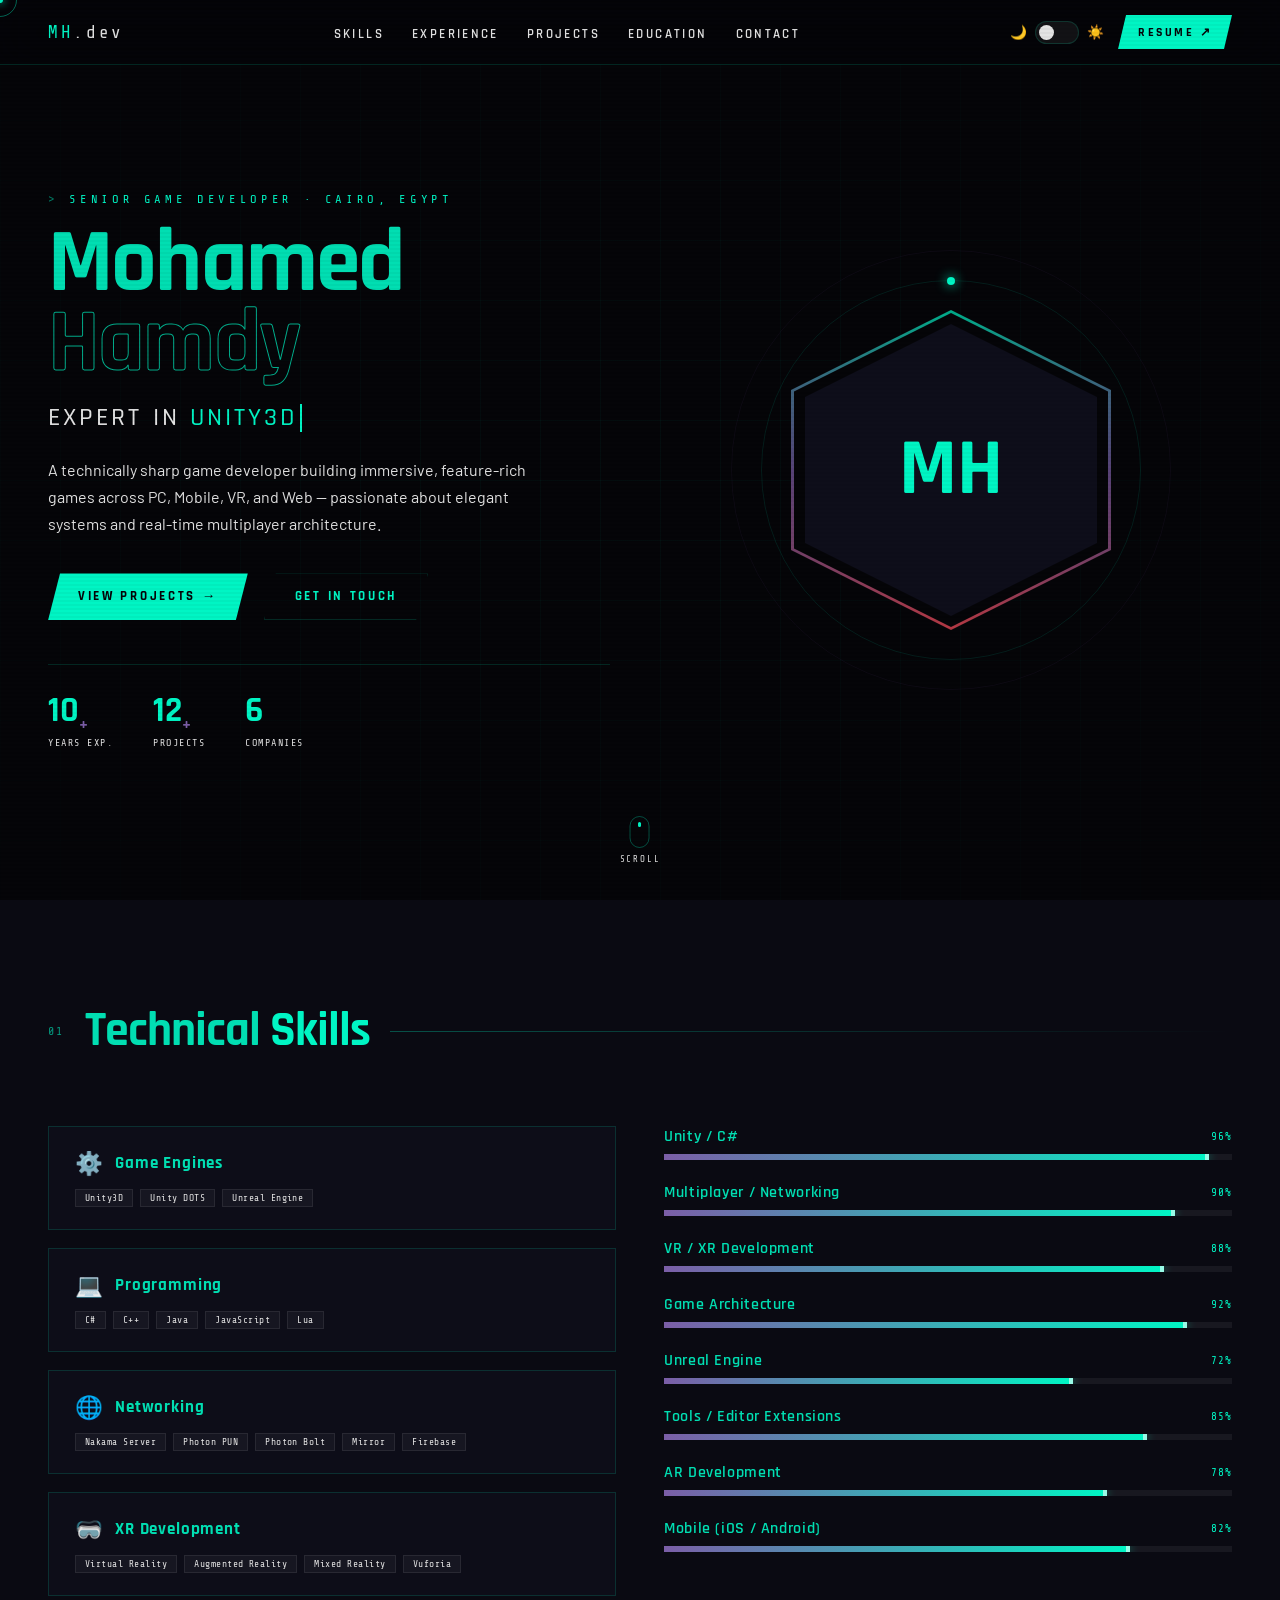
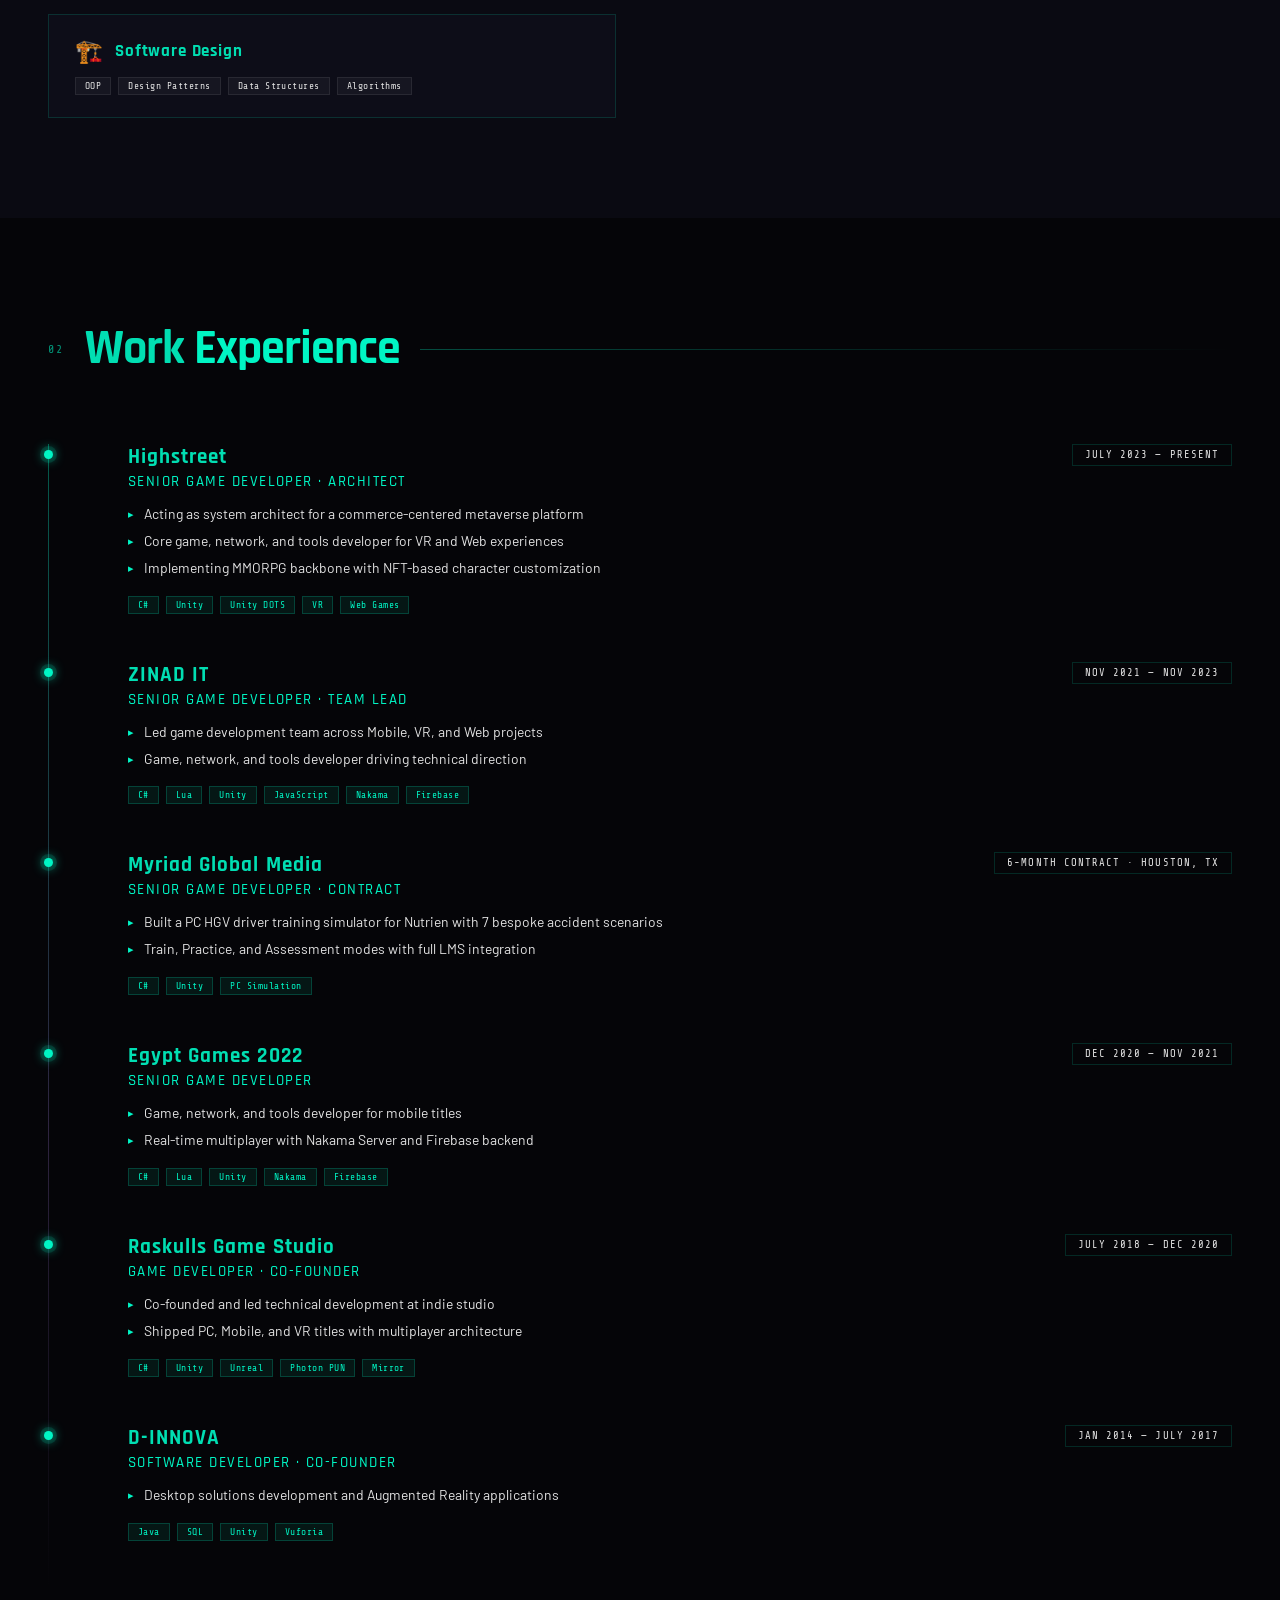
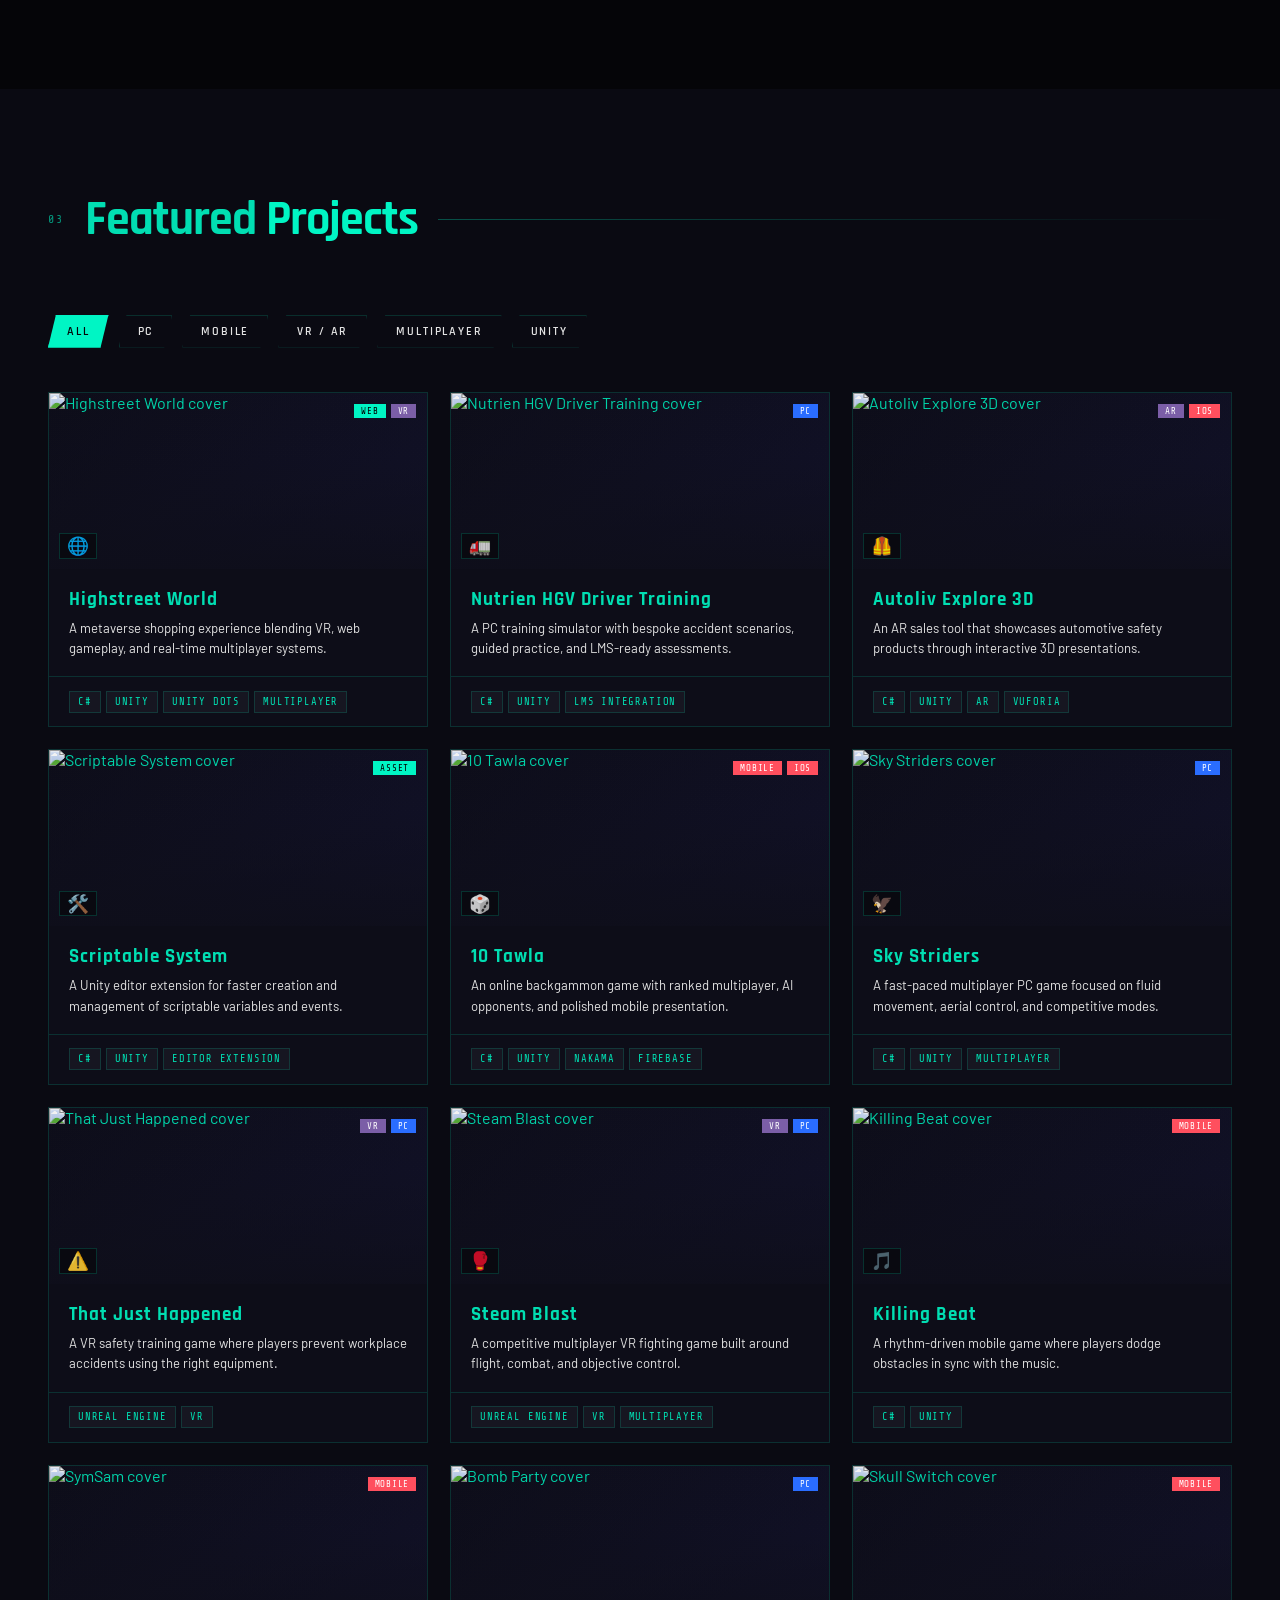
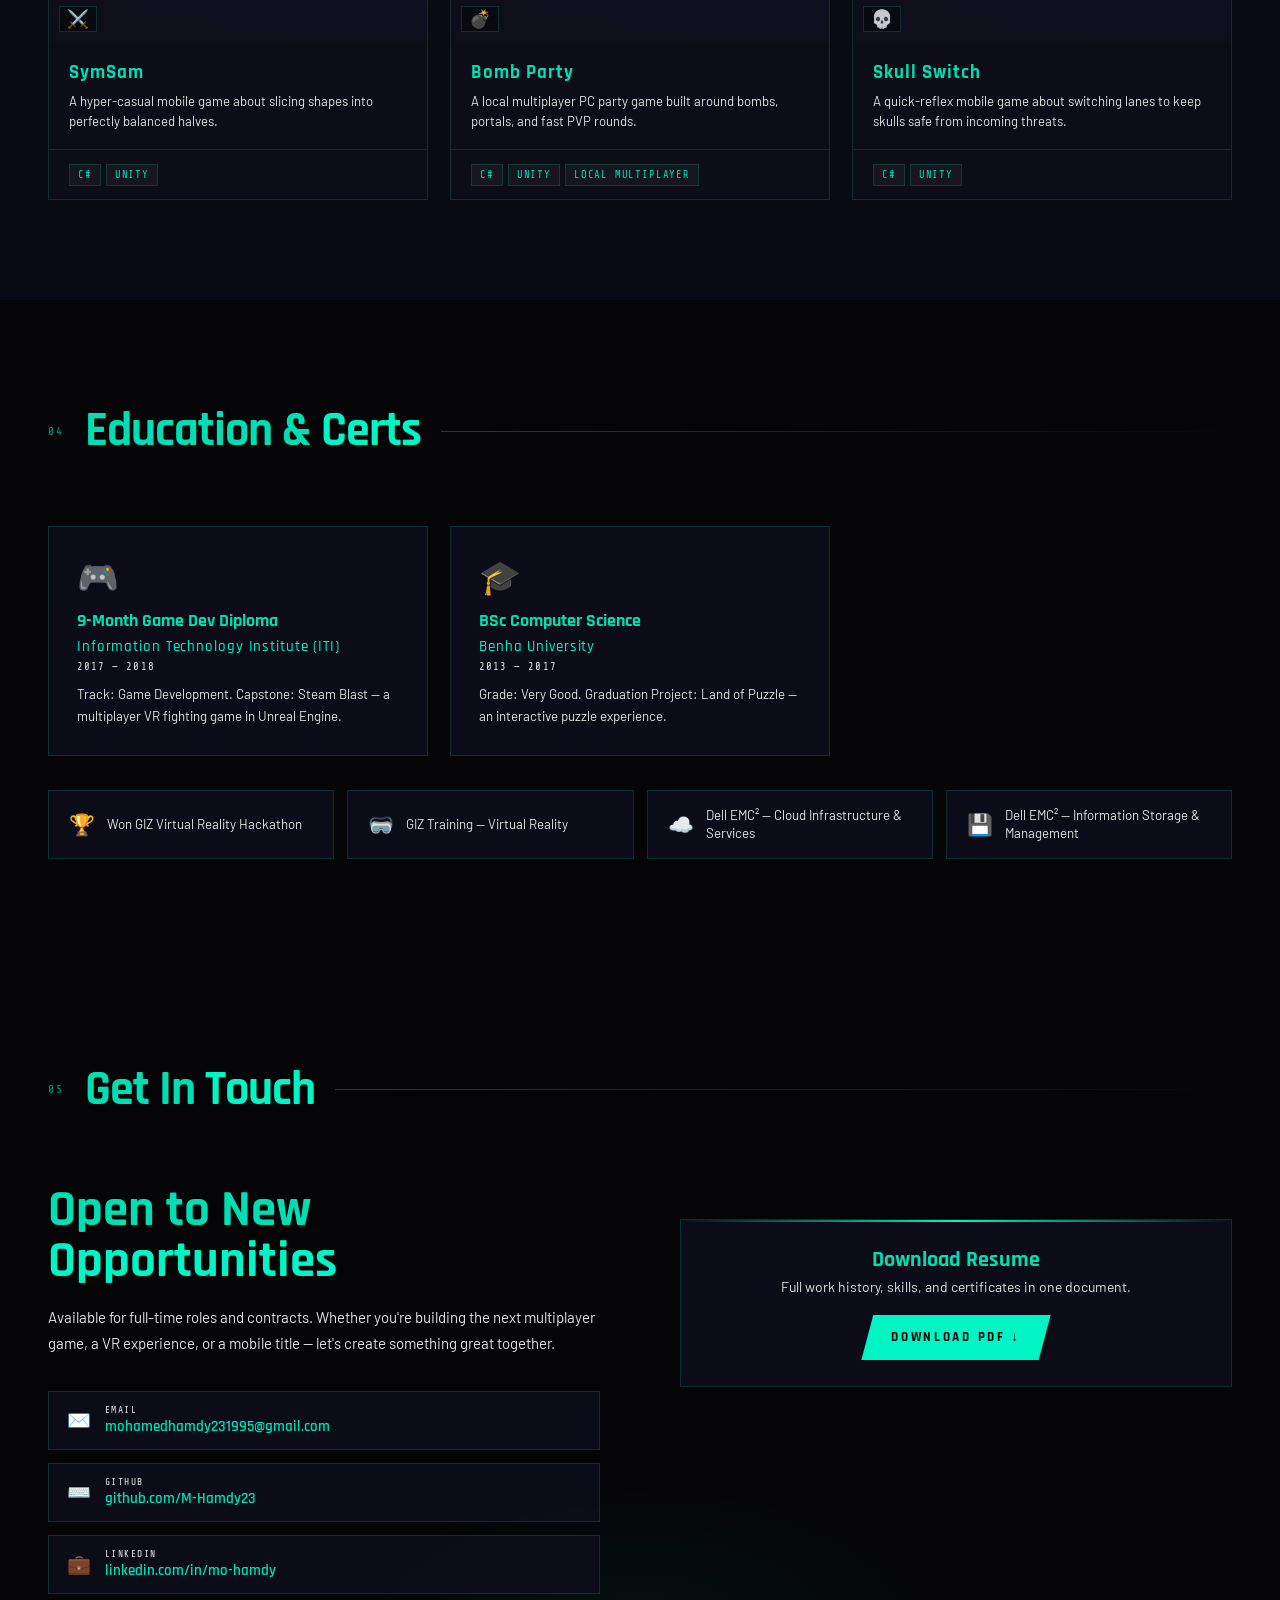
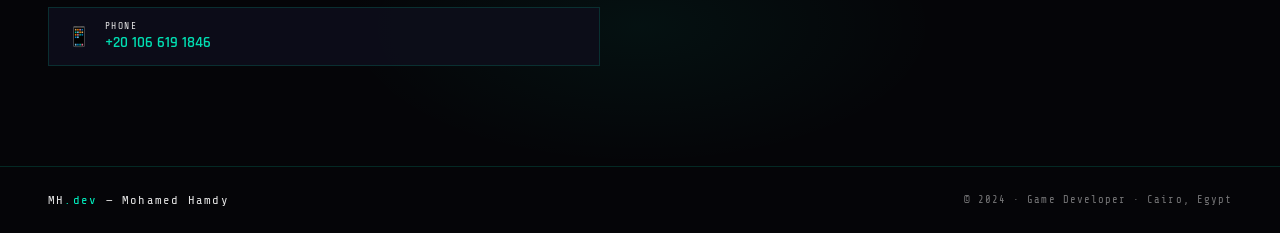
==== index.html @ 735e40e7 "make data to be json" ====
<!DOCTYPE html>
<html lang="en" data-theme="dark">
<head>
    <meta charset="UTF-8">
    <meta name="viewport" content="width=device-width, initial-scale=1.0">
    <title>Mohamed Hamdy — Game Developer</title>
    <link rel="preconnect" href="https://fonts.googleapis.com">
    <link href="https://fonts.googleapis.com/css2?family=Rajdhani:wght@300;400;500;600;700&family=Share+Tech+Mono&family=Barlow:wght@300;400;500;600&display=swap"
          rel="stylesheet">
    <style>
        /* ─── THEME TOKENS ──────────────────────────────────── */
        [data-theme="dark"] {
            --bg: #050508;
            --bg2: #0a0a12;
            --bg3: #0e0e1a;
            --accent: #00f5c4;
            --accent2: #7b5ea7;
            --accent3: #ff4f5e;
            --text: #01deb2;
            --muted: #e3e3e3;
            --border: rgba(0, 245, 196, 0.15);
            --card: rgba(14, 14, 26, 0.92);
            --nav-bg: rgba(5, 5, 8, 0.88);
            --skill-track: rgba(255, 255, 255, 0.06);
            --shadow: rgba(0, 0, 0, 0.5);
            --scanline: rgba(0, 0, 0, 0.03);
            --grid-line: rgba(0, 245, 196, 0.04);
        }

        [data-theme="light"] {
            --bg: #f0f4f8;
            --bg2: #e3eaf4;
            --bg3: #d8e2ee;
            --accent: #008f72;
            --accent2: #5a3e8a;
            --accent3: #d63244;
            --text: #0e1220;
            --muted: #4e5c70;
            --border: rgba(0, 143, 114, 0.22);
            --card: rgba(255, 255, 255, 0.88);
            --nav-bg: rgba(240, 244, 248, 0.92);
            --skill-track: rgba(0, 0, 0, 0.07);
            --shadow: rgba(0, 0, 0, 0.1);
            --scanline: transparent;
            --grid-line: rgba(0, 143, 114, 0.05);
        }

        *, *::before, *::after {
            margin: 0;
            padding: 0;
            box-sizing: border-box
        }

        html {
            scroll-behavior: smooth
        }

        body {
            background: var(--bg);
            color: var(--text);
            font-family: 'Barlow', sans-serif;
            overflow-x: hidden;
            transition: background .5s, color .5s
        }

        /* ─── SCANLINE ─────────────────────────────────────── */
        body::after {
            content: '';
            position: fixed;
            inset: 0;
            background: repeating-linear-gradient(0deg, transparent, transparent 2px, var(--scanline) 2px, var(--scanline) 4px);
            pointer-events: none;
            z-index: 9999
        }

        /* ─── NAV ──────────────────────────────────────────── */
        nav {
            position: fixed;
            top: 0;
            left: 0;
            right: 0;
            z-index: 1000;
            padding: 15px 48px;
            display: flex;
            align-items: center;
            justify-content: space-between;
            gap: 16px;
            background: var(--nav-bg);
            backdrop-filter: blur(20px);
            border-bottom: 1px solid var(--border);
            transition: background .5s, border-color .5s
        }

        .nav-logo {
            font-family: 'Share Tech Mono', monospace;
            font-size: 1.1rem;
            color: var(--accent);
            letter-spacing: .15em;
            text-decoration: none
        }

        .nav-logo span {
            color: var(--muted)
        }

        .nav-links {
            display: flex;
            gap: 28px;
            list-style: none;
            align-items: center;
            flex: 1;
            justify-content: center
        }

        .nav-links a {
            font-family: 'Rajdhani', sans-serif;
            font-size: .83rem;
            font-weight: 600;
            letter-spacing: .18em;
            text-transform: uppercase;
            color: var(--muted);
            text-decoration: none;
            transition: color .3s;
            position: relative
        }

        .nav-links a::after {
            content: '';
            position: absolute;
            bottom: -4px;
            left: 0;
            width: 0;
            height: 1px;
            background: var(--accent);
            transition: width .3s
        }

        .nav-links a:hover {
            color: var(--accent)
        }

        .nav-links a:hover::after {
            width: 100%
        }

        .nav-right {
            display: flex;
            align-items: center;
            gap: 14px
        }

        /* THEME TOGGLE */
        .theme-toggle {
            display: flex;
            align-items: center;
            gap: 8px;
            cursor: pointer
        }

        .toggle-track {
            width: 44px;
            height: 23px;
            background: var(--skill-track);
            border: 1px solid var(--border);
            border-radius: 12px;
            position: relative;
            transition: all .4s;
            flex-shrink: 0
        }

        .toggle-track.lit {
            background: rgba(0, 143, 114, 0.25);
            border-color: var(--accent)
        }

        .toggle-thumb {
            position: absolute;
            top: 3px;
            left: 3px;
            width: 15px;
            height: 15px;
            border-radius: 50%;
            background: var(--muted);
            transition: all .4s
        }

        .toggle-track.lit .toggle-thumb {
            left: 24px;
            background: var(--accent);
            box-shadow: 0 0 8px var(--accent)
        }

        .toggle-icon {
            font-size: .85rem;
            line-height: 1;
            user-select: none
        }

        .nav-cta {
            font-family: 'Rajdhani', sans-serif;
            font-size: .78rem;
            font-weight: 700;
            letter-spacing: .2em;
            text-transform: uppercase;
            color: var(--bg);
            background: var(--accent);
            padding: 9px 20px;
            text-decoration: none;
            clip-path: polygon(8px 0%, 100% 0%, calc(100% - 8px) 100%, 0% 100%);
            transition: all .3s;
            white-space: nowrap
        }

        .nav-cta:hover {
            box-shadow: 0 0 22px rgba(0, 245, 196, .45)
        }

        /* ─── HERO ─────────────────────────────────────────── */
        #hero {
            position: relative;
            z-index: 1;
            min-height: 100vh;
            display: flex;
            align-items: center;
            padding: 120px 48px 80px;
            overflow: hidden
        }

        .hero-grid {
            position: absolute;
            inset: 0;
            background-image: linear-gradient(var(--grid-line) 1px, transparent 1px), linear-gradient(90deg, var(--grid-line) 1px, transparent 1px);
            background-size: 60px 60px;
            mask-image: radial-gradient(ellipse 80% 80% at 50% 50%, black, transparent)
        }

        .hero-content {
            max-width: 1200px;
            margin: 0 auto;
            width: 100%;
            display: grid;
            grid-template-columns:1fr 1fr;
            align-items: center;
            gap: 60px
        }

        .hero-eyebrow {
            font-family: 'Share Tech Mono', monospace;
            font-size: .76rem;
            color: var(--accent);
            letter-spacing: .3em;
            text-transform: uppercase;
            margin-bottom: 18px;
            opacity: 0;
            animation: fadeUp .8s .2s forwards
        }

        .hero-eyebrow::before {
            content: '> ';
            opacity: .5
        }

        .hero-name {
            font-family: 'Rajdhani', sans-serif;
            font-size: clamp(3.5rem, 7vw, 6.5rem);
            font-weight: 700;
            line-height: .9;
            letter-spacing: -.02em;
            color: var(--text);
            opacity: 0;
            animation: fadeUp .8s .35s forwards;
            transition: color .5s
        }

        .hero-name span {
            display: block;
            color: transparent;
            -webkit-text-stroke: 1px var(--accent);
            opacity: .7
        }

        /* TYPEWRITER LINE */
        .hero-tw {
            font-family: 'Rajdhani', sans-serif;
            font-size: clamp(1.1rem, 2.2vw, 1.6rem);
            font-weight: 500;
            color: var(--muted);
            letter-spacing: .12em;
            text-transform: uppercase;
            margin-top: 16px;
            min-height: 2rem;
            opacity: 0;
            animation: fadeUp .8s .5s forwards;
            transition: color .5s
        }

        .tw-word {
            color: var(--accent)
        }

        .tw-cursor {
            display: inline-block;
            width: 2px;
            height: 1.1em;
            background: var(--accent);
            margin-left: 3px;
            vertical-align: middle;
            animation: blink 1s step-end infinite
        }

        @keyframes blink {
            0%, 100% {
                opacity: 1
            }
            50% {
                opacity: 0
            }
        }

        .hero-desc {
            font-size: 1rem;
            color: var(--muted);
            line-height: 1.7;
            max-width: 480px;
            margin-top: 22px;
            opacity: 0;
            animation: fadeUp .8s .65s forwards;
            transition: color .5s
        }

        .hero-actions {
            display: flex;
            gap: 16px;
            margin-top: 36px;
            flex-wrap: wrap;
            opacity: 0;
            animation: fadeUp .8s .8s forwards
        }

        .btn-primary {
            font-family: 'Rajdhani', sans-serif;
            font-size: .84rem;
            font-weight: 700;
            letter-spacing: .2em;
            text-transform: uppercase;
            color: var(--bg);
            background: var(--accent);
            padding: 14px 30px;
            text-decoration: none;
            clip-path: polygon(12px 0%, 100% 0%, calc(100% - 12px) 100%, 0% 100%);
            transition: all .3s;
            display: inline-flex;
            align-items: center;
            gap: 8px
        }

        .btn-primary:hover {
            box-shadow: 0 0 30px rgba(0, 245, 196, .45);
            transform: translateY(-2px)
        }

        .btn-primary.btn-rect {
            clip-path: none
        }

        .btn-secondary {
            font-family: 'Rajdhani', sans-serif;
            font-size: .84rem;
            font-weight: 700;
            letter-spacing: .2em;
            text-transform: uppercase;
            color: var(--accent);
            background: transparent;
            border: 1px solid var(--border);
            padding: 14px 30px;
            text-decoration: none;
            clip-path: polygon(12px 0%, 100% 0%, calc(100% - 12px) 100%, 0% 100%);
            transition: all .3s;
            display: inline-flex;
            align-items: center;
            gap: 8px
        }

        .btn-secondary:hover {
            background: rgba(0, 245, 196, .07);
            border-color: var(--accent)
        }

        .hero-stats {
            display: flex;
            gap: 40px;
            margin-top: 44px;
            padding-top: 28px;
            border-top: 1px solid var(--border);
            opacity: 0;
            animation: fadeUp .8s .95s forwards;
            transition: border-color .5s
        }

        .stat-value {
            font-family: 'Rajdhani', sans-serif;
            font-size: 2.2rem;
            font-weight: 700;
            color: var(--accent);
            line-height: 1
        }

        .stat-value sub {
            font-size: 1rem;
            color: var(--accent2)
        }

        .stat-label {
            font-family: 'Share Tech Mono', monospace;
            font-size: .63rem;
            color: var(--muted);
            letter-spacing: .15em;
            text-transform: uppercase;
            margin-top: 4px
        }

        /* HERO VISUAL */
        .hero-visual {
            position: relative;
            display: flex;
            align-items: center;
            justify-content: center;
            opacity: 0;
            animation: fadeIn 1.2s .5s forwards
        }

        .hex-frame {
            position: relative;
            width: 320px;
            height: 320px;
            display: flex;
            align-items: center;
            justify-content: center
        }

        .hex-frame::before {
            content: '';
            position: absolute;
            inset: 0;
            background: conic-gradient(from 0deg, var(--accent), var(--accent2), var(--accent3), var(--accent2), var(--accent));
            clip-path: polygon(50% 0%, 100% 25%, 100% 75%, 50% 100%, 0% 75%, 0% 25%);
            animation: spin 8s linear infinite;
            opacity: .7
        }

        .hex-frame::after {
            content: '';
            position: absolute;
            inset: 3px;
            background: var(--bg);
            clip-path: polygon(50% 0%, 100% 25%, 100% 75%, 50% 100%, 0% 75%, 0% 25%);
            transition: background .5s
        }

        .hex-inner {
            position: relative;
            z-index: 2;
            width: 292px;
            height: 292px;
            clip-path: polygon(50% 0%, 100% 25%, 100% 75%, 50% 100%, 0% 75%, 0% 25%);
            overflow: hidden;
            background: var(--bg3);
            display: flex;
            align-items: center;
            justify-content: center;
            font-family: 'Rajdhani', sans-serif;
            font-size: 5rem;
            font-weight: 700;
            color: var(--accent);
            transition: background .5s
        }

        .orbit-ring {
            position: absolute;
            border-radius: 50%;
            border: 1px solid;
            animation: orbit 6s linear infinite
        }

        .orbit-1 {
            width: 380px;
            height: 380px;
            border-color: rgba(0, 245, 196, .1);
            animation-duration: 8s
        }

        .orbit-2 {
            width: 440px;
            height: 440px;
            border-color: rgba(123, 94, 167, .07);
            animation-duration: 12s;
            animation-direction: reverse
        }

        .orbit-dot {
            position: absolute;
            width: 8px;
            height: 8px;
            border-radius: 50%;
            background: var(--accent);
            top: -4px;
            left: 50%;
            transform: translateX(-50%);
            box-shadow: 0 0 12px var(--accent)
        }

        .tech-badge {
            position: absolute;
            font-family: 'Share Tech Mono', monospace;
            font-size: .6rem;
            color: var(--accent);
            background: rgba(0, 245, 196, .07);
            border: 1px solid rgba(0, 245, 196, .2);
            padding: 5px 10px;
            letter-spacing: .1em;
            animation: float 3s ease-in-out infinite;
            transition: background .5s, color .5s
        }

        .tech-badge:nth-child(1) {
            top: 10%;
            right: -20px;
            animation-delay: 0s
        }

        .tech-badge:nth-child(2) {
            bottom: 22%;
            right: -28px;
            animation-delay: .8s
        }

        .tech-badge:nth-child(3) {
            bottom: 10%;
            left: -8px;
            animation-delay: 1.6s
        }

        /* ─── SECTION COMMONS ──────────────────────────────── */
        section {
            position: relative;
            z-index: 1;
            padding: 100px 48px
        }

        .container {
            max-width: 1200px;
            margin: 0 auto
        }

        .section-header {
            display: flex;
            align-items: center;
            gap: 20px;
            margin-bottom: 64px
        }

        .section-num {
            font-family: 'Share Tech Mono', monospace;
            font-size: .73rem;
            color: var(--accent);
            letter-spacing: .2em;
            opacity: .6
        }

        .section-title {
            font-family: 'Rajdhani', sans-serif;
            font-size: clamp(2rem, 4vw, 3rem);
            font-weight: 700;
            letter-spacing: -.02em;
            color: var(--text);
            transition: color .5s
        }

        .section-title em {
            font-style: normal;
            color: var(--accent)
        }

        .section-line {
            flex: 1;
            height: 1px;
            background: linear-gradient(90deg, var(--accent) 0%, transparent 100%);
            opacity: .3
        }

        /* ─── SCROLL REVEAL ────────────────────────────────── */
        .reveal {
            opacity: 0;
            transform: translateY(36px);
            transition: opacity .7s ease, transform .7s ease
        }

        .reveal.visible {
            opacity: 1;
            transform: translateY(0)
        }

        .reveal-left {
            opacity: 0;
            transform: translateX(-36px);
            transition: opacity .7s ease, transform .7s ease
        }

        .reveal-left.visible {
            opacity: 1;
            transform: translateX(0)
        }

        .reveal-right {
            opacity: 0;
            transform: translateX(36px);
            transition: opacity .7s ease, transform .7s ease
        }

        .reveal-right.visible {
            opacity: 1;
            transform: translateX(0)
        }

        .reveal-scale {
            opacity: 0;
            transform: scale(.92);
            transition: opacity .6s ease, transform .6s ease
        }

        .reveal-scale.visible {
            opacity: 1;
            transform: scale(1)
        }

        .d1 {
            transition-delay: .1s
        }

        .d2 {
            transition-delay: .2s
        }

        .d3 {
            transition-delay: .3s
        }

        .d4 {
            transition-delay: .4s
        }

        .d5 {
            transition-delay: .5s
        }

        /* ─── SKILLS ───────────────────────────────────────── */
        #skills {
            background: var(--bg2);
            transition: background .5s
        }

        .skills-layout {
            display: grid;
            grid-template-columns:1fr 1fr;
            gap: 48px;
            align-items: start
        }

        .skill-categories {
            display: flex;
            flex-direction: column;
            gap: 18px
        }

        .skill-card {
            background: var(--card);
            border: 1px solid var(--border);
            padding: 22px 26px;
            position: relative;
            overflow: hidden;
            transition: all .4s, background .5s;
            cursor: default
        }

        .skill-card::before {
            content: '';
            position: absolute;
            top: 0;
            left: 0;
            width: 3px;
            height: 100%;
            background: var(--accent);
            transform: scaleY(0);
            transition: transform .4s;
            transform-origin: top
        }

        .skill-card:hover::before {
            transform: scaleY(1)
        }

        .skill-card:hover {
            border-color: rgba(0, 245, 196, .35);
            transform: translateX(6px)
        }

        .skill-card-header {
            display: flex;
            align-items: center;
            gap: 12px;
            margin-bottom: 12px
        }

        .skill-icon {
            font-size: 1.4rem
        }

        .skill-name {
            font-family: 'Rajdhani', sans-serif;
            font-size: 1.05rem;
            font-weight: 700;
            letter-spacing: .05em;
            color: var(--text);
            transition: color .5s
        }

        .skill-tags {
            display: flex;
            flex-wrap: wrap;
            gap: 7px
        }

        .tag {
            font-family: 'Share Tech Mono', monospace;
            font-size: .6rem;
            color: var(--muted);
            background: rgba(255, 255, 255, .04);
            border: 1px solid rgba(255, 255, 255, .08);
            padding: 3px 9px;
            letter-spacing: .05em;
            transition: all .3s
        }

        [data-theme="light"] .tag {
            background: rgba(0, 0, 0, .04);
            border-color: rgba(0, 0, 0, .1)
        }

        .tag:hover {
            color: var(--accent);
            border-color: rgba(0, 245, 196, .3);
            background: rgba(0, 245, 196, .05)
        }

        /* PROGRESS BARS */
        .skill-bars {
            display: flex;
            flex-direction: column;
            gap: 22px
        }

        .skill-bar-header {
            display: flex;
            justify-content: space-between;
            align-items: center;
            margin-bottom: 8px
        }

        .skill-bar-name {
            font-family: 'Rajdhani', sans-serif;
            font-size: .98rem;
            font-weight: 600;
            color: var(--text);
            letter-spacing: .04em;
            transition: color .5s
        }

        .skill-bar-pct {
            font-family: 'Share Tech Mono', monospace;
            font-size: .68rem;
            color: var(--accent);
            letter-spacing: .1em
        }

        .skill-bar-track {
            height: 6px;
            background: var(--skill-track);
            position: relative;
            overflow: hidden;
            transition: background .5s
        }

        .skill-bar-fill {
            height: 100%;
            width: 0%;
            background: linear-gradient(90deg, var(--accent2), var(--accent));
            transition: width 1.4s cubic-bezier(.4, 0, .2, 1);
            position: relative
        }

        .skill-bar-fill::after {
            content: '';
            position: absolute;
            right: 0;
            top: 0;
            width: 4px;
            height: 100%;
            background: #fff;
            opacity: .6;
            box-shadow: 0 0 8px var(--accent)
        }

        /* ─── EXPERIENCE ───────────────────────────────────── */
        .timeline {
            position: relative;
            padding-left: 40px
        }

        .timeline::before {
            content: '';
            position: absolute;
            left: 0;
            top: 0;
            bottom: 0;
            width: 1px;
            background: linear-gradient(180deg, var(--accent) 0%, var(--accent2) 60%, transparent 100%);
            opacity: .35
        }

        .timeline-item {
            position: relative;
            padding: 0 0 48px 40px
        }

        .timeline-dot {
            position: absolute;
            left: -44px;
            top: 6px;
            width: 9px;
            height: 9px;
            background: var(--accent);
            border-radius: 50%;
            box-shadow: 0 0 0 4px rgba(0, 245, 196, .12), 0 0 12px var(--accent)
        }

        .exp-header {
            display: flex;
            align-items: flex-start;
            justify-content: space-between;
            gap: 20px;
            flex-wrap: wrap;
            margin-bottom: 10px
        }

        .exp-company {
            font-family: 'Rajdhani', sans-serif;
            font-size: 1.3rem;
            font-weight: 700;
            color: var(--text);
            letter-spacing: .05em;
            transition: color .5s
        }

        .exp-role {
            font-family: 'Rajdhani', sans-serif;
            font-size: .92rem;
            font-weight: 500;
            color: var(--accent);
            letter-spacing: .1em;
            text-transform: uppercase;
            margin-top: 2px
        }

        .exp-period {
            font-family: 'Share Tech Mono', monospace;
            font-size: .66rem;
            color: var(--muted);
            letter-spacing: .1em;
            padding: 4px 12px;
            border: 1px solid var(--border);
            white-space: nowrap;
            flex-shrink: 0;
            transition: border-color .5s
        }

        .exp-bullets {
            list-style: none;
            margin: 10px 0 14px
        }

        .exp-bullets li {
            font-size: .87rem;
            color: var(--muted);
            padding: 3px 0 3px 16px;
            position: relative;
            line-height: 1.5;
            transition: color .5s
        }

        .exp-bullets li::before {
            content: '▸';
            position: absolute;
            left: 0;
            color: var(--accent);
            font-size: .66rem;
            top: 5px
        }

        .exp-techs {
            display: flex;
            flex-wrap: wrap;
            gap: 7px;
            margin-top: 10px
        }

        .tech-pill {
            font-family: 'Share Tech Mono', monospace;
            font-size: .6rem;
            color: var(--accent);
            background: rgba(0, 245, 196, .07);
            border: 1px solid rgba(0, 245, 196, .2);
            padding: 3px 9px;
            letter-spacing: .05em
        }

        /* ─── PROJECTS ─────────────────────────────────────── */
        #projects {
            background: var(--bg2);
            transition: background .5s
        }

        .filter-bar {
            display: flex;
            gap: 10px;
            flex-wrap: wrap;
            margin-bottom: 44px
        }

        .filter-btn {
            font-family: 'Rajdhani', sans-serif;
            font-size: .77rem;
            font-weight: 600;
            letter-spacing: .15em;
            text-transform: uppercase;
            color: var(--muted);
            background: transparent;
            border: 1px solid var(--border);
            padding: 8px 18px;
            cursor: pointer;
            transition: all .3s;
            clip-path: polygon(8px 0%, 100% 0%, calc(100% - 8px) 100%, 0% 100%)
        }

        .filter-btn.active, .filter-btn:hover {
            color: var(--bg);
            background: var(--accent);
            border-color: var(--accent)
        }

        .projects-grid {
            display: grid;
            grid-template-columns:repeat(auto-fill, minmax(330px, 1fr));
            gap: 22px
        }

        .project-card {
            background: var(--card);
            border: 1px solid var(--border);
            overflow: hidden;
            transition: all .4s, background .5s;
            cursor: pointer;
            position: relative
        }

        .project-card:hover {
            border-color: rgba(0, 245, 196, .4);
            transform: translateY(-6px);
            box-shadow: 0 24px 48px var(--shadow), 0 0 40px rgba(0, 245, 196, .07)
        }

        .project-thumb {
            width: 100%;
            height: 176px;
            background: linear-gradient(135deg, var(--bg3), #12122a);
            display: flex;
            align-items: center;
            justify-content: center;
            position: relative;
            overflow: hidden
        }

        [data-theme="light"] .project-thumb {
            background: linear-gradient(135deg, #c9d6e8, #b6c4dc)
        }

        .project-thumb-media {
            position: absolute;
            inset: 0;
            width: 100%;
            height: 100%;
            object-fit: cover;
            z-index: 1;
            transition: transform .45s ease, filter .45s ease
        }

        .project-card:hover .project-thumb-media {
            transform: scale(1.06);
            filter: saturate(1.12)
        }

        .project-thumb-icon {
            font-size: 3.5rem;
            opacity: .28;
            transition: all .4s;
            position: relative;
            z-index: 1
        }

        .project-card:hover .project-thumb-icon {
            opacity: .5;
            transform: scale(1.1)
        }

        .project-thumb-overlay {
            position: absolute;
            inset: 0;
            background: linear-gradient(180deg, rgba(0, 0, 0, .05) 35%, rgba(14, 14, 26, .9) 100%);
            transition: background .5s;
            z-index: 2
        }

        [data-theme="light"] .project-thumb-overlay {
            background: linear-gradient(180deg, transparent 50%, rgba(220, 232, 244, .7) 100%)
        }

        .project-thumb-mark {
            position: absolute;
            left: 10px;
            bottom: 10px;
            z-index: 3;
            font-size: 1.1rem;
            opacity: .88;
            background: rgba(5, 5, 8, .6);
            border: 1px solid rgba(0, 245, 196, .2);
            padding: 3px 7px;
            line-height: 1
        }

        /* video-style hover */
        .proj-hover-overlay {
            position: absolute;
            inset: 0;
            opacity: 0;
            transition: opacity .4s;
            z-index: 2;
            display: flex;
            align-items: center;
            justify-content: center;
            background: rgba(5, 5, 8, .6)
        }

        .project-card:hover .proj-hover-overlay {
            opacity: 1
        }

        .play-ring {
            width: 52px;
            height: 52px;
            border-radius: 50%;
            background: rgba(0, 245, 196, .15);
            border: 1px solid var(--accent);
            display: flex;
            align-items: center;
            justify-content: center;
            font-size: 1.2rem;
            color: var(--accent);
            transform: scale(.8);
            transition: all .35s
        }

        .project-card:hover .play-ring {
            transform: scale(1);
            box-shadow: 0 0 24px rgba(0, 245, 196, .35)
        }

        .project-platform-badges {
            position: absolute;
            top: 11px;
            right: 11px;
            display: flex;
            gap: 5px;
            flex-wrap: wrap;
            justify-content: flex-end;
            z-index: 3
        }

        .platform-badge {
            font-family: 'Share Tech Mono', monospace;
            font-size: .57rem;
            color: #000;
            background: var(--accent);
            padding: 2px 7px;
            letter-spacing: .08em;
            text-transform: uppercase
        }

        .platform-badge.vr {
            background: var(--accent2);
            color: #fff
        }

        .platform-badge.mobile {
            background: var(--accent3);
            color: #fff
        }

        .platform-badge.pc {
            background: #2a6dff;
            color: #fff
        }

        .project-body {
            padding: 18px 20px
        }

        .project-name {
            font-family: 'Rajdhani', sans-serif;
            font-size: 1.2rem;
            font-weight: 700;
            letter-spacing: .05em;
            color: var(--text);
            margin-bottom: 6px;
            transition: color .5s
        }

        .project-desc {
            font-size: .82rem;
            color: var(--muted);
            line-height: 1.55;
            display: -webkit-box;
            -webkit-line-clamp: 2;
            -webkit-box-orient: vertical;
            overflow: hidden;
            transition: color .5s
        }

        .project-footer {
            padding: 13px 20px;
            border-top: 1px solid var(--border);
            display: flex;
            align-items: center;
            justify-content: space-between;
            transition: border-color .5s
        }

        .project-techs {
            display: flex;
            gap: 5px;
            flex-wrap: wrap;
            align-items: center
        }

        .project-tech {
            font-family: 'Share Tech Mono', monospace;
            font-size: .65rem;
            color: var(--text);
            background: rgba(255, 255, 255, .04);
            border: 1px solid var(--border);
            padding: 4px 8px;
            letter-spacing: .08em;
            text-transform: uppercase;
            transition: all .25s;
            white-space: nowrap
        }

        .project-tech:hover {
            color: var(--accent);
            border-color: var(--accent);
            background: rgba(0, 245, 196, .08)
        }

        .project-tech-more {
            font-family: 'Share Tech Mono', monospace;
            font-size: .65rem;
            color: var(--accent);
            font-weight: 700;
            letter-spacing: .08em
        }

        .project-arrow {
            font-size: 1.1rem;
            color: var(--accent);
            opacity: 0;
            transform: translateX(-8px);
            transition: all .3s
        }

        .project-card:hover .project-arrow {
            opacity: 1;
            transform: translateX(0)
        }

        /* ─── EDUCATION ────────────────────────────────────── */
        .edu-grid {
            display: grid;
            grid-template-columns:repeat(auto-fill, minmax(290px, 1fr));
            gap: 22px
        }

        .edu-card {
            background: var(--card);
            border: 1px solid var(--border);
            padding: 28px;
            transition: all .4s, background .5s
        }

        .edu-card:hover {
            border-color: rgba(0, 245, 196, .3);
            transform: translateY(-4px);
            box-shadow: 0 16px 32px var(--shadow)
        }

        .edu-icon {
            font-size: 2.1rem;
            margin-bottom: 13px;
            display: block
        }

        .edu-degree {
            font-family: 'Rajdhani', sans-serif;
            font-size: 1.1rem;
            font-weight: 700;
            color: var(--text);
            transition: color .5s
        }

        .edu-school {
            font-family: 'Rajdhani', sans-serif;
            font-size: .93rem;
            color: var(--accent);
            font-weight: 500;
            letter-spacing: .06em;
            margin: 5px 0
        }

        .edu-period {
            font-family: 'Share Tech Mono', monospace;
            font-size: .66rem;
            color: var(--muted);
            letter-spacing: .1em;
            margin-bottom: 11px
        }

        .edu-detail {
            font-size: .83rem;
            color: var(--muted);
            line-height: 1.6;
            transition: color .5s
        }

        .cert-list {
            display: grid;
            grid-template-columns:repeat(auto-fill, minmax(250px, 1fr));
            gap: 13px;
            margin-top: 34px
        }

        .cert-item {
            background: var(--card);
            border: 1px solid var(--border);
            padding: 15px 20px;
            display: flex;
            align-items: center;
            gap: 12px;
            transition: all .3s, background .5s
        }

        .cert-item:hover {
            border-color: rgba(0, 245, 196, .3);
            background: rgba(0, 245, 196, .04);
            transform: translateX(5px)
        }

        .cert-icon {
            font-size: 1.3rem;
            flex-shrink: 0
        }

        .cert-text {
            font-size: .83rem;
            color: var(--muted);
            line-height: 1.4;
            transition: color .5s
        }

        /* ─── CONTACT ──────────────────────────────────────── */
        #contact {
            background: var(--bg);
            transition: background .5s;
            position: relative;
            overflow: hidden
        }

        #contact::before {
            content: '';
            position: absolute;
            bottom: 0;
            left: 50%;
            transform: translateX(-50%);
            width: 600px;
            height: 280px;
            background: radial-gradient(ellipse, rgba(0, 245, 196, .05) 0%, transparent 70%);
            pointer-events: none
        }

        .contact-grid {
            display: grid;
            grid-template-columns:1fr 1fr;
            gap: 80px;
            align-items: start
        }

        .contact-headline {
            font-family: 'Rajdhani', sans-serif;
            font-size: clamp(2rem, 4vw, 3.4rem);
            font-weight: 700;
            line-height: 1;
            color: var(--text);
            margin-bottom: 18px;
            transition: color .5s
        }

        .contact-headline em {
            font-style: normal;
            color: var(--accent);
            display: block
        }

        .contact-desc {
            font-size: .94rem;
            color: var(--muted);
            line-height: 1.7;
            margin-bottom: 34px;
            transition: color .5s
        }

        .contact-links {
            display: flex;
            flex-direction: column;
            gap: 13px
        }

        .contact-link {
            display: flex;
            align-items: center;
            gap: 13px;
            text-decoration: none;
            padding: 13px 17px;
            border: 1px solid var(--border);
            background: var(--card);
            transition: all .3s, background .5s
        }

        .contact-link:hover {
            border-color: rgba(0, 245, 196, .4);
            background: rgba(0, 245, 196, .05);
            transform: translateX(6px)
        }

        .contact-link-icon {
            font-size: 1.2rem;
            width: 26px;
            text-align: center
        }

        .cl-label {
            font-family: 'Share Tech Mono', monospace;
            font-size: .6rem;
            color: var(--muted);
            letter-spacing: .15em;
            text-transform: uppercase;
            margin-bottom: 2px
        }

        .cl-value {
            font-family: 'Rajdhani', sans-serif;
            font-size: .93rem;
            font-weight: 600;
            color: var(--text);
            transition: color .5s
        }

        .cl-arrow {
            color: var(--accent);
            opacity: 0;
            transition: all .3s;
            margin-left: auto
        }

        .contact-link:hover .cl-arrow {
            opacity: 1
        }

        .resume-cta {
            margin-top: 34px;
            padding: 26px;
            border: 1px solid var(--border);
            background: var(--card);
            text-align: center;
            position: relative;
            overflow: hidden;
            transition: all .5s
        }

        .resume-cta::before {
            content: '';
            position: absolute;
            top: 0;
            left: 0;
            right: 0;
            height: 2px;
            background: linear-gradient(90deg, transparent, var(--accent), transparent)
        }

        .resume-cta-title {
            font-family: 'Rajdhani', sans-serif;
            font-size: 1.35rem;
            font-weight: 700;
            color: var(--text);
            margin-bottom: 5px;
            transition: color .5s
        }

        .resume-cta-desc {
            font-size: .87rem;
            color: var(--muted);
            margin-bottom: 20px;
            transition: color .5s
        }

        /* ─── FOOTER ───────────────────────────────────────── */
        footer {
            position: relative;
            z-index: 1;
            padding: 26px 48px;
            border-top: 1px solid var(--border);
            display: flex;
            align-items: center;
            justify-content: space-between;
            flex-wrap: wrap;
            gap: 10px;
            background: var(--bg);
            transition: background .5s, border-color .5s
        }

        .footer-brand {
            font-family: 'Share Tech Mono', monospace;
            font-size: .76rem;
            color: var(--muted);
            letter-spacing: .1em
        }

        .footer-brand span {
            color: var(--accent)
        }

        .footer-copy {
            font-family: 'Share Tech Mono', monospace;
            font-size: .66rem;
            color: var(--muted);
            letter-spacing: .1em;
            opacity: .5
        }

        /* ─── MODAL ────────────────────────────────────────── */
        .modal-overlay {
            position: fixed;
            inset: 0;
            background: rgba(0, 0, 0, .82);
            backdrop-filter: blur(10px);
            z-index: 2000;
            display: flex;
            align-items: center;
            justify-content: center;
            padding: 24px;
            opacity: 0;
            pointer-events: none;
            transition: opacity .3s
        }

        .modal-overlay.open {
            opacity: 1;
            pointer-events: all
        }

        .modal {
            background: var(--bg2);
            border: 1px solid var(--border);
            max-width: 90%;
            width: 100%;
            max-height: 92vh;
            overflow: hidden;
            display: flex;
            flex-direction: column;
            transform: translateY(20px);
            transition: transform .3s, background .5s;
            position: relative
        }

        .modal-overlay.open .modal {
            transform: translateY(0)
        }

        .modal-header {
            padding: 26px 26px 18px;
            border-bottom: 1px solid var(--border);
            position: sticky;
            top: 0;
            background: var(--bg2);
            z-index: 1;
            display: flex;
            align-items: flex-start;
            justify-content: space-between;
            gap: 14px;
            transition: background .5s, border-color .5s
        }

        .modal-header-copy {
            flex: 1;
            min-width: 0
        }

        .modal-close {
            background: none;
            border: 1px solid var(--border);
            color: var(--muted);
            cursor: pointer;
            width: 32px;
            height: 32px;
            display: flex;
            align-items: center;
            justify-content: center;
            font-size: 1rem;
            transition: all .3s;
            flex-shrink: 0
        }

        .modal-close:hover {
            color: var(--accent);
            border-color: var(--accent)
        }

        .modal-body {
            padding: 0;
            flex: 1;
            min-height: 0;
            display: flex;
            flex-direction: column;
            overflow: hidden
        }

        /* ─── MODAL NAV ─────────────────────────────────── */
        .modal-nav {
            position: sticky;
            top: 0;
            z-index: 10;
            padding: 12px 26px;
            display: flex;
            align-items: center;
            justify-content: center;
            background: var(--nav-bg);
            backdrop-filter: blur(20px);
            border-bottom: 1px solid var(--border);
            transition: background .5s, border-color .5s;
            flex-shrink: 0
        }

        .modal-nav-inner {
            padding: 22px 26px 28px;
            flex: 1;
            min-height: 0;
            display: grid
        }

        .modal-layout {
            display: grid;
            grid-template-columns:300px minmax(0, 1fr);
            gap: 18px;
            align-items: stretch;
            min-height: 0
        }

        .modal-sidebar {
            position: relative;
            background: var(--bg3);
            border: 1px solid var(--border);
            padding: 12px;
            overflow-y: auto;
            min-height: 0;
            scrollbar-width: thin;
            scrollbar-color: rgba(0, 245, 196, .55) rgba(255, 255, 255, .05)
        }

        .modal-sidebar::-webkit-scrollbar {
            width: 10px
        }

        .modal-sidebar::-webkit-scrollbar-track {
            background: rgba(255, 255, 255, .05);
            border: 1px solid var(--border);
            border-radius: 999px
        }

        .modal-sidebar::-webkit-scrollbar-thumb {
            background: linear-gradient(180deg, var(--accent2), var(--accent));
            border-radius: 999px
        }

        .modal-side-title {
            font-family: 'Rajdhani', sans-serif;
            font-size: .82rem;
            font-weight: 700;
            letter-spacing: .14em;
            text-transform: uppercase;
            color: var(--accent);
            margin-bottom: 8px
        }

        .modal-side-meta + .modal-side-meta {
            margin-top: 12px
        }

        .modal-side-cta {
            margin: 8px 0 10px
        }

        .modal-side-cta.modal-actions {
            margin: 8px 0 10px;
            display: flex;
            flex-direction: column;
            gap: 8px
        }

        .modal-side-cta .btn-primary {
            display: inline-flex;
            width: 100%;
            justify-content: center
        }

        .modal-side-row {
            display: flex;
            gap: 6px;
            flex-wrap: wrap
        }

        .modal-side-nav {
            display: flex;
            flex-direction: column;
            gap: 7px;
            margin-top: 14px
        }

        .modal-side-link {
            background: rgba(255, 255, 255, .03);
            border: 1px solid var(--border);
            color: var(--muted);
            text-align: left;
            font-family: 'Share Tech Mono', monospace;
            font-size: .6rem;
            letter-spacing: .12em;
            text-transform: uppercase;
            padding: 8px 10px;
            cursor: pointer;
            transition: all .25s
        }

        .modal-side-link:hover {
            color: var(--accent);
            border-color: var(--accent);
            transform: translateX(2px)
        }

        .modal-main {
            min-width: 0;
            min-height: 0;
            overflow-y: auto;
            scrollbar-width: thin;
            scrollbar-color: rgba(0, 245, 196, .55) rgba(255, 255, 255, .05)
        }

        .modal-main::-webkit-scrollbar {
            width: 10px
        }

        .modal-main::-webkit-scrollbar-track {
            background: rgba(255, 255, 255, .05);
            border: 1px solid var(--border);
            border-radius: 999px
        }

        .modal-main::-webkit-scrollbar-thumb {
            background: linear-gradient(180deg, var(--accent2), var(--accent));
            border-radius: 999px
        }

        .modal-main > div + div {
            margin-top: 20px
        }

        .modal-side-image {
            width: 100%;
            aspect-ratio: 16/9;
            overflow: hidden;
            background: var(--bg2);
            border: 1px solid var(--border);
            margin-bottom: 12px
        }

        .modal-side-image img {
            width: 100%;
            height: 100%;
            object-fit: cover;
            display: block
        }

        .modal-sidebar .exp-techs {
            display: flex;
            gap: 6px;
            flex-wrap: wrap
        }

        .modal-sidebar .tech-pill {
            font-family: 'Share Tech Mono', monospace;
            font-size: .78rem;
            color: var(--text);
            background: rgba(255, 255, 255, .04);
            border: 1px solid var(--border);
            padding: 4px 8px;
            letter-spacing: .08em;
            text-transform: uppercase;
            transition: all .25s
        }

        .modal-sidebar .tech-pill:hover {
            color: var(--accent);
            border-color: var(--accent);
            background: rgba(0, 245, 196, .08)
        }

        .modal-sidebar .exp-bullets {
            list-style: none;
            padding: 0;
            margin: 0;
            display: flex;
            flex-direction: column;
            gap: 6px
        }

        .modal-sidebar .exp-bullets li {
            font-family: 'Share Tech Mono', monospace;
            font-size: .76rem;
            color: var(--muted);
            letter-spacing: .06em;
            line-height: 1.4;
            padding-left: 12px;
            position: relative;
            transition: color .25s
        }

        .modal-sidebar .exp-bullets li:before {
            content: '▸';
            position: absolute;
            left: 0;
            color: var(--accent)
        }

        .modal-sidebar .exp-bullets li:hover {
            color: var(--text)
        }

        .modal-title {
            font-family: 'Rajdhani', sans-serif;
            font-size: 1.65rem;
            font-weight: 700;
            color: var(--text);
            transition: color .5s
        }

        .modal-work-item {
            display: flex;
            gap: 14px;
            padding: 14px;
            background: rgba(255, 255, 255, .02);
            border: 1px solid var(--border);
            margin-bottom: 10px
        }

        .modal-work-index {
            font-family: 'Share Tech Mono', monospace;
            font-size: .75rem;
            font-weight: 700;
            color: var(--accent);
            letter-spacing: .12em;
            text-transform: uppercase;
            min-width: 28px;
            text-align: center
        }

        .modal-work-content {
            flex: 1
        }

        .modal-work-title {
            font-family: 'Rajdhani', sans-serif;
            font-size: .92rem;
            font-weight: 700;
            color: var(--text);
            margin-bottom: 6px
        }

        .modal-work-desc {
            font-size: .8rem;
            color: var(--muted);
            line-height: 1.6;
            margin-bottom: 8px
        }

        .modal-work-media {
            display: flex;
            gap: 6px;
            flex-wrap: wrap
        }

        .modal-work-thumb {
            width: 60px;
            height: 60px;
            aspect-ratio: 1;
            background: var(--bg3);
            border: 1px solid var(--border);
            overflow: hidden;
            cursor: pointer;
            transition: all .25s
        }

        .modal-work-thumb img {
            width: 100%;
            height: 100%;
            object-fit: cover;
            display: block;
            transition: transform .25s
        }

        .modal-work-thumb:hover {
            border-color: var(--accent);
            transform: scale(1.06)
        }

        .modal-work-thumb:hover img {
            transform: scale(1.08)
        }

        .modal-badges {
            display: flex;
            gap: 7px;
            flex-wrap: wrap;
            margin-top: 8px
        }

        .modal-tags {
            display: flex;
            gap: 7px;
            flex-wrap: wrap;
            margin-top: 10px
        }

        .modal-tag {
            font-family: 'Share Tech Mono', monospace;
            font-size: .58rem;
            color: var(--accent);
            background: rgba(0, 245, 196, .08);
            border: 1px solid rgba(0, 245, 196, .18);
            padding: 3px 8px;
            letter-spacing: .08em;
            text-transform: uppercase
        }

        .modal-head-desc {
            font-size: .89rem;
            color: var(--muted);
            line-height: 1.7;
            margin-top: 12px;
            max-width: 54ch;
            transition: color .5s
        }

        .modal-about {
            margin-bottom: 20px
        }

        .modal-about-desc {
            font-size: .89rem;
            color: var(--muted);
            line-height: 1.7;
            transition: color .5s
        }

        .modal-media-section {
            margin-bottom: 20px
        }

        .modal-media-stack {
            display: flex;
            gap: 14px;
            align-items: stretch;
            overflow-x: auto;
            padding: 2px 2px 12px;
            scrollbar-width: thin;
            scrollbar-color: rgba(0, 245, 196, .45) rgba(255, 255, 255, .06);
            scroll-snap-type: x proximity
        }

        .modal-media-stack::-webkit-scrollbar {
            height: 10px
        }

        .modal-media-stack::-webkit-scrollbar-track {
            background: rgba(255, 255, 255, .06);
            border-radius: 999px
        }

        .modal-media-stack::-webkit-scrollbar-thumb {
            background: rgba(0, 245, 196, .4);
            border-radius: 999px
        }

        .modal-media-block {
            background: var(--bg3);
            border: 1px solid var(--border);
            padding: 10px;
            min-width: min(340px, 70vw);
            width: min(340px, 70vw);
            display: flex;
            flex-direction: column;
            gap: 10px;
            flex-shrink: 0;
            scroll-snap-align: start;
            transition: background .5s, border-color .3s, transform .3s
        }

        .modal-media-block:hover {
            border-color: var(--accent)
        }

        .modal-media-head {
            display: flex;
            flex-direction: column;
            gap: 4px
        }

        .modal-media-label {
            font-family: 'Share Tech Mono', monospace;
            font-size: .66rem;
            color: var(--accent);
            letter-spacing: .18em;
            text-transform: uppercase;
            opacity: .9
        }

        .modal-video-card .modal-video {
            background: transparent;
            border: none;
            padding: 0
        }

        .modal-video-title {
            font-family: 'Rajdhani', sans-serif;
            font-size: .85rem;
            font-weight: 700;
            letter-spacing: .08em;
            color: var(--text);
            margin-bottom: 8px;
            transition: color .5s
        }

        .modal-stitle {
            font-family: 'Rajdhani', sans-serif;
            font-size: .86rem;
            font-weight: 700;
            letter-spacing: .15em;
            text-transform: uppercase;
            color: var(--accent);
            margin-bottom: 9px
        }

        .modal-actions {
            display: flex;
            gap: 11px;
            margin-top: 22px;
            flex-wrap: wrap
        }

        .modal-video {
            width: 100%;
            background: var(--bg3);
            border: 1px solid var(--border);
            overflow: hidden;
            position: relative;
            padding: 10px
        }

        .modal-video-frame {
            width: 100%;
            aspect-ratio: 16/9;
            background: rgba(0, 0, 0, .22);
            overflow: hidden
        }

        .modal-video-frame + .modal-video-frame {
            margin-top: 10px
        }

        .modal-video iframe {
            width: 100%;
            height: 100%;
            border: none
        }

        .modal-video-ph {
            display: flex;
            flex-direction: column;
            align-items: center;
            justify-content: center;
            gap: 8px;
            color: var(--muted);
            font-family: 'Share Tech Mono', monospace;
            font-size: .72rem;
            letter-spacing: .1em;
            aspect-ratio: 16/9
        }

        .modal-video-ph .vi {
            font-size: 2.8rem;
            opacity: .25
        }

        .modal-screenshot-btn {
            appearance: none;
            text-align: left;
            color: inherit;
            font: inherit;
            cursor: pointer
        }

        .modal-screenshot-btn:hover {
            transform: none
        }

        .modal-screenshot-frame {
            position: relative;
            aspect-ratio: 16/9;
            overflow: hidden;
            background: rgba(0, 0, 0, .22)
        }

        .modal-screenshot-btn img {
            width: 100%;
            height: 100%;
            object-fit: cover;
            display: block;
            transition: transform .35s ease
        }

        .modal-screenshot-frame:hover img {
            transform: scale(1.04)
        }

        .modal-screenshot-overlay {
            position: absolute;
            left: 0;
            right: 0;
            bottom: 0;
            padding: 10px 12px;
            background: linear-gradient(180deg, transparent, rgba(5, 5, 8, .92));
            display: flex;
            align-items: center;
            justify-content: space-between;
            gap: 12px
        }

        .modal-screenshot-caption {
            font-family: 'Rajdhani', sans-serif;
            font-size: .8rem;
            font-weight: 600;
            color: #fff;
            letter-spacing: .04em;
            text-align: left
        }

        .modal-screenshot-expand {
            font-family: 'Share Tech Mono', monospace;
            font-size: .56rem;
            color: var(--accent);
            letter-spacing: .12em;
            text-transform: uppercase;
            white-space: nowrap
        }

        .media-lightbox {
            position: fixed;
            inset: 0;
            background: rgba(0, 0, 0, .94);
            z-index: 2400;
            padding: 28px;
            display: flex;
            align-items: center;
            justify-content: center;
            opacity: 0;
            pointer-events: none;
            transition: opacity .25s
        }

        .media-lightbox.open {
            opacity: 1;
            pointer-events: all
        }

        .media-lightbox-inner {
            max-width: min(1100px, 92vw);
            max-height: 88vh;
            display: flex;
            flex-direction: column;
            gap: 12px;
            align-items: center
        }

        .media-lightbox-image {
            max-width: 100%;
            max-height: calc(88vh - 64px);
            display: block;
            object-fit: contain;
            border: 1px solid var(--border);
            background: var(--bg3)
        }

        .media-lightbox-caption {
            font-family: 'Rajdhani', sans-serif;
            font-size: .95rem;
            font-weight: 600;
            color: var(--text);
            letter-spacing: .04em;
            text-align: center;
            transition: color .5s
        }

        .media-lightbox-close {
            position: absolute;
            top: 18px;
            right: 18px;
            background: none;
            border: 1px solid var(--border);
            color: var(--muted);
            width: 38px;
            height: 38px;
            display: flex;
            align-items: center;
            justify-content: center;
            font-size: 1rem;
            cursor: pointer;
            transition: all .3s
        }

        .media-lightbox-close:hover {
            color: var(--accent);
            border-color: var(--accent)
        }

        /* ─── CURSOR ───────────────────────────────────────── */
        .cursor-dot {
            width: 6px;
            height: 6px;
            background: var(--accent);
            border-radius: 50%;
            position: fixed;
            pointer-events: none;
            z-index: 9998;
            transform: translate(-50%, -50%);
            box-shadow: 0 0 8px var(--accent);
            transition: background .3s
        }

        .cursor-ring {
            width: 34px;
            height: 34px;
            border: 1px solid rgba(0, 245, 196, .4);
            border-radius: 50%;
            position: fixed;
            pointer-events: none;
            z-index: 9997;
            transform: translate(-50%, -50%);
            transition: all .14s ease
        }

        /* ─── SCROLL INDICATOR ─────────────────────────────── */
        .scroll-ind {
            position: absolute;
            bottom: 36px;
            left: 50%;
            transform: translateX(-50%);
            display: flex;
            flex-direction: column;
            align-items: center;
            gap: 6px;
            opacity: 0;
            animation: fadeIn 1s 1.8s forwards
        }

        .scroll-mouse {
            width: 20px;
            height: 32px;
            border: 1px solid rgba(0, 245, 196, .3);
            border-radius: 10px;
            position: relative
        }

        .scroll-wheel {
            position: absolute;
            top: 5px;
            left: 50%;
            transform: translateX(-50%);
            width: 3px;
            height: 5px;
            background: var(--accent);
            border-radius: 3px;
            animation: scrollDown 2s ease-in-out infinite
        }

        .scroll-lbl {
            font-family: 'Share Tech Mono', monospace;
            font-size: .57rem;
            color: var(--muted);
            letter-spacing: .2em;
            text-transform: uppercase
        }

        /* ─── KEYFRAMES ────────────────────────────────────── */
        @keyframes fadeUp {
            from {
                opacity: 0;
                transform: translateY(24px)
            }
            to {
                opacity: 1;
                transform: translateY(0)
            }
        }

        @keyframes fadeIn {
            from {
                opacity: 0
            }
            to {
                opacity: 1
            }
        }

        @keyframes spin {
            from {
                transform: rotate(0deg)
            }
            to {
                transform: rotate(360deg)
            }
        }

        @keyframes orbit {
            from {
                transform: rotate(0deg)
            }
            to {
                transform: rotate(360deg)
            }
        }

        @keyframes float {
            0%, 100% {
                transform: translateY(0)
            }
            50% {
                transform: translateY(-8px)
            }
        }

        @keyframes scrollDown {
            0%, 100% {
                transform: translateX(-50%) translateY(0);
                opacity: 1
            }
            50% {
                transform: translateX(-50%) translateY(8px);
                opacity: .3
            }
        }

        /* ─── RESPONSIVE ───────────────────────────────────── */
        @media (max-width: 960px) {
            nav {
                padding: 13px 18px
            }

            .nav-links {
                display: none
            }

            #hero {
                padding: 100px 18px 60px
            }

            .hero-content {
                grid-template-columns:1fr
            }

            .hero-visual {
                display: none
            }

            section {
                padding: 64px 18px
            }

            .skills-layout {
                grid-template-columns:1fr
            }

            .contact-grid {
                grid-template-columns:1fr;
                gap: 44px
            }

            .projects-grid {
                grid-template-columns:1fr
            }

            footer {
                padding: 18px;
                flex-direction: column;
                text-align: center
            }

            .cursor-dot, .cursor-ring {
                display: none
            }

            .modal-head-desc {
                max-width: none
            }

            .modal-layout {
                grid-template-columns:1fr;
                gap: 14px
            }

            .modal-sidebar {
                position: static
            }

            .modal-side-nav {
                flex-direction: row;
                overflow-x: auto;
                padding-bottom: 4px
            }

            .modal-side-link {
                white-space: nowrap
            }

            .modal-media-block {
                min-width: min(260px, 78vw);
                width: min(260px, 78vw)
            }

            .media-lightbox {
                padding: 16px
            }

            .media-lightbox-image {
                max-height: calc(88vh - 72px)
            }
        }
    </style>
</head>
<body>

<div class="cursor-dot" id="cursor-dot"></div>
<div class="cursor-ring" id="cursor-ring"></div>

<!-- ═══ NAV ══════════════════════════════════════════ -->
<nav>
    <a href="#hero" class="nav-logo">MH<span>.dev</span></a>
    <ul class="nav-links">
        <li><a href="#skills">Skills</a></li>
        <li><a href="#experience">Experience</a></li>
        <li><a href="#projects">Projects</a></li>
        <li><a href="#education">Education</a></li>
        <li><a href="#contact">Contact</a></li>
    </ul>
    <div class="nav-right">
        <div class="theme-toggle" onclick="toggleTheme()" title="Toggle light/dark">
            <span class="toggle-icon">🌙</span>
            <div class="toggle-track" id="theme-track">
                <div class="toggle-thumb"></div>
            </div>
            <span class="toggle-icon">☀️</span>
        </div>
        <a href="docs/resume.pdf" target="_blank" class="nav-cta">Resume ↗</a>
    </div>
</nav>

<!-- ═══ HERO ══════════════════════════════════════════ -->
<section id="hero">
    <div class="hero-grid"></div>
    <div class="hero-content" style="position:relative;z-index:1">
        <div>
            <div class="hero-eyebrow" id="hero-eyebrow"></div>
            <h1 class="hero-name" id="hero-name"></h1>
            <p class="hero-tw"><span id="hero-tw-prefix"></span>&nbsp;<span class="tw-word" id="tw-word"></span><span
                    class="tw-cursor"></span>
            </p>
            <p class="hero-desc" id="hero-desc"></p>
            <div class="hero-actions" id="hero-actions"></div>
            <div class="hero-stats" id="hero-stats"></div>
        </div>
        <div class="hero-visual">
            <div class="orbit-ring orbit-1">
                <div class="orbit-dot"></div>
            </div>
            <div class="orbit-ring orbit-2"></div>
            <div class="hex-frame">
                <div class="hex-inner">MH</div>
            </div>
            <div class="tech-badge">C# / UNITY</div>
            <div class="tech-badge">VR / XR</div>
            <div class="tech-badge">MULTIPLAYER</div>
        </div>
    </div>
    <div class="scroll-ind">
        <div class="scroll-mouse">
            <div class="scroll-wheel"></div>
        </div>
        <div class="scroll-lbl">Scroll</div>
    </div>
</section>

<!-- ═══ SKILLS ════════════════════════════════════════ -->
<section id="skills">
    <div class="container">
        <div class="section-header reveal">
            <span class="section-num">01</span>
            <h2 class="section-title">Technical <em>Skills</em></h2>
            <div class="section-line"></div>
        </div>
        <div class="skills-layout">
            <div class="skill-categories" id="skills-categories"></div>
            <div class="skill-bars reveal-right" id="skill-bars-section"></div>
        </div>
    </div>
</section>

<!-- ═══ EXPERIENCE ════════════════════════════════════ -->
<section id="experience">
    <div class="container">
        <div class="section-header reveal"><span class="section-num">02</span>
            <h2 class="section-title">Work <em>Experience</em></h2>
            <div class="section-line"></div>
        </div>
        <div class="timeline" id="experience-timeline"></div>
    </div>
</section>

<!-- ═══ PROJECTS ══════════════════════════════════════ -->
<section id="projects">
    <div class="container">
        <div class="section-header reveal"><span class="section-num">03</span>
            <h2 class="section-title">Featured <em>Projects</em></h2>
            <div class="section-line"></div>
        </div>
        <div class="filter-bar reveal">
            <button class="filter-btn active" onclick="filterProjects('all',this)">All</button>
            <button class="filter-btn" onclick="filterProjects('pc',this)">PC</button>
            <button class="filter-btn" onclick="filterProjects('mobile',this)">Mobile</button>
            <button class="filter-btn" onclick="filterProjects('vr',this)">VR / AR</button>
            <button class="filter-btn" onclick="filterProjects('multiplayer',this)">Multiplayer</button>
            <button class="filter-btn" onclick="filterProjects('unity',this)">Unity</button>
        </div>
        <div class="projects-grid" id="projects-grid"></div>
    </div>
</section>

<!-- ═══ EDUCATION ══════════════════════════════════════ -->
<section id="education">
    <div class="container">
        <div class="section-header reveal"><span class="section-num">04</span>
            <h2 class="section-title">Education & <em>Certs</em></h2>
            <div class="section-line"></div>
        </div>
        <div class="edu-grid" id="edu-grid-container"></div>
        <div class="cert-list" id="cert-list-container"></div>
    </div>
</section>

<!-- ═══ CONTACT ════════════════════════════════════════ -->
<section id="contact">
    <div class="container">
        <div class="section-header reveal"><span class="section-num">05</span>
            <h2 class="section-title">Get In <em>Touch</em></h2>
            <div class="section-line"></div>
        </div>
        <div class="contact-grid">
            <div class="reveal-left">
                <h3 class="contact-headline" id="contact-headline"></h3>
                <p class="contact-desc" id="contact-description"></p>
                <div class="contact-links" id="contact-links-container"></div>
            </div>
            <div class="reveal-right" id="contact-resume-container"></div>
        </div>
    </div>
</section>

<footer>
    <div class="footer-brand" id="footer-brand"></div>
    <div class="footer-copy" id="footer-copy"></div>
</footer>

<!-- ═══ MODAL ═════════════════════════════════════════ -->
<div class="modal-overlay" id="modal-overlay" onclick="closeOverlay(event)">
    <div class="modal">
        <div class="modal-header">
            <div class="modal-header-copy">
                <div class="modal-title" id="m-title"></div>
                <div class="modal-tags" id="m-tags"></div>
                <p class="modal-head-desc" id="m-head-desc"></p>
                <div class="modal-badges" id="m-badges"></div>
            </div>
            <button class="modal-close" onclick="closeModal()">✕</button>
        </div>
        <div class="modal-body" id="modal-body">
            <nav class="modal-nav">
                <ul class="nav-links">
                    <li><a href="#m-about-sec">About</a></li>
                    <li><a href="#m-media-sec">Media</a></li>
                    <li><a href="#m-work-sec">MY Work</a></li>
                </ul>
            </nav>
            <div class="modal-nav-inner">
                <div class="modal-layout">
                    <aside class="modal-sidebar" id="modal-sidebar">
                        <div class="modal-side-image" id="m-side-image-wrap"><img id="m-side-image" src=""
                                                                                  alt="Project cover" loading="lazy">
                        </div>
                        <div class="modal-side-meta">
                            <div class="modal-side-cta modal-actions" id="m-actions"></div>
                            <div class="modal-side-title">Platforms</div>
                            <div class="modal-side-row" id="m-side-platforms"></div>
                        </div>
                        <div class="modal-side-meta">
                            <div class="modal-side-row" id="m-side-tags"></div>
                        </div>
                        <div class="modal-side-meta" id="m-tech-sec">
                            <div class="modal-side-title">Tech Stack</div>
                            <div class="exp-techs" id="m-tech"></div>
                        </div>
                        <div class="modal-side-meta" id="m-feat-wrap" style="display:none">
                            <div class="modal-side-title">Key Features</div>
                            <ul class="exp-bullets" id="m-feat"></ul>
                        </div>
                    </aside>
                    <div class="modal-main" id="modal-main">
                        <div class="modal-about" id="m-about-sec">
                            <div class="modal-stitle">About</div>
                            <p class="modal-about-desc" id="m-about"></p></div>
                        <div class="modal-media-section" id="m-media-sec">
                            <div class="modal-stitle">Media</div>
                            <div class="modal-media-stack" id="m-media"></div>
                        </div>
                        <div id="m-work-sec" style="display:none">
                            <div class="modal-stitle">My Work on This Project</div>
                            <div id="m-work-items"></div>
                        </div>
                    </div>
                </div>
            </div><!-- /modal-nav-inner -->
        </div>
    </div>
</div>

<div class="media-lightbox" id="media-lightbox" onclick="closeMediaLightbox(event)">
    <button class="media-lightbox-close" onclick="closeMediaLightbox()">✕</button>
    <div class="media-lightbox-inner">
        <img class="media-lightbox-image" id="media-lightbox-image" src="about:blank" alt="Expanded project screenshot">
        <div class="media-lightbox-caption" id="media-lightbox-caption"></div>
    </div>
</div>

<!-- ═══ SCRIPTS ════════════════════════════════════════ -->
<script>
    /* ── PORTOFOLIO DATA ────────────────────────────────── */
    let PORTOFOLIO_DATA = {
        HERO_DATA: {},
        SKILLS_DATA: {},
        EXPERIENCE_DATA: [],
        EDUCATION_DATA: {},
        CONTACT_DATA: {},
        FOOTER_DATA: {},
        PROJECTS: []
    };

    function badgeHTML(pl) {
        const cls = (pl === 'VR' || pl === 'AR') ? 'vr' : (pl === 'MOBILE' || pl === 'IOS') ? 'mobile' : pl === 'PC' ? 'pc' : '';
        return `<span class="platform-badge ${cls}">${pl}</span>`;
    }

    function formatProjectTag(tag) {
        const labels = {
            pc: 'PC',
            vr: 'VR / AR',
            ar: 'AR',
            web: 'Web',
            mobile: 'Mobile',
            multiplayer: 'Multiplayer',
            unity: 'Unity'
        };
        return labels[tag] || tag.replace(/[-_]/g, ' ').replace(/\b\w/g, c => c.toUpperCase());
    }

    function defaultVideoLabel(index, total) {
        if (total === 1) return 'Trailer Video';
        if (index === 0) return 'Trailer Video';
        if (index === 1) return 'Gameplay Video';
        return `Video ${index + 1}`;
    }

    function escapeHtml(text) {
        return String(text || '').replace(/[&<>"']/g, function (char) {
            return ({'&': '&amp;', '<': '&lt;', '>': '&gt;', '"': '&quot;', "'": '&#39;'})[char];
        });
    }

    function renderHero(data) {
        if (!data) return;
        const eyebrowEl = document.getElementById('hero-eyebrow');
        const nameEl = document.getElementById('hero-name');
        const twPrefixEl = document.getElementById('hero-tw-prefix');
        const descEl = document.getElementById('hero-desc');
        const actionsEl = document.getElementById('hero-actions');
        const statsEl = document.getElementById('hero-stats');

        if (eyebrowEl) eyebrowEl.textContent = data.eyebrow || '';

        const firstName = data.name && data.name.first ? data.name.first : '';
        const lastName = data.name && data.name.last ? data.name.last : '';
        if (nameEl) {
            nameEl.innerHTML = `${escapeHtml(firstName)}<span>${escapeHtml(lastName)}</span>`;
        }

        if (twPrefixEl) twPrefixEl.textContent = data.typewriterPrefix || 'Expert in';
        if (descEl) descEl.textContent = data.description || '';

        if (actionsEl) {
            const actions = Array.isArray(data.actions) ? data.actions : [];
            actionsEl.innerHTML = actions.map(action => {
                const variantClass = action.variant === 'secondary' ? 'btn-secondary' : 'btn-primary';
                const target = action.target ? ` target="${escapeHtml(action.target)}"` : '';
                const rel = action.target === '_blank' ? ' rel="noopener noreferrer"' : '';
                return `<a href="${escapeHtml(action.href || '#')}" class="${variantClass}"${target}${rel}>${escapeHtml(action.text || '')}</a>`;
            }).join('');
        }

        if (statsEl) {
            const stats = Array.isArray(data.stats) ? data.stats : [];
            statsEl.innerHTML = stats.map(stat => {
                const value = `${escapeHtml(stat.value || '')}${stat.suffix ? `<sub>${escapeHtml(stat.suffix)}</sub>` : ''}`;
                return `<div><div class="stat-value">${value}</div><div class="stat-label">${escapeHtml(stat.label || '')}</div></div>`;
            }).join('');
        }

        TW = Array.isArray(data.typewriterWords) ? data.typewriterWords.filter(Boolean) : [];
        wi = 0;
        ci = 0;
        del = false;
        if (twEl) twEl.textContent = '';
    }

    function renderSkills(data) {
        if (!data) return;
        const categoriesEl = document.getElementById('skills-categories');
        const barsEl = document.getElementById('skill-bars-section');

        if (categoriesEl) {
            const categories = Array.isArray(data.categories) ? data.categories : [];
            categoriesEl.innerHTML = categories.map((item, index) => {
                const delayClass = `d${Math.min(index + 1, 5)}`;
                const tags = Array.isArray(item.tags) ? item.tags : [];
                return `<div class="skill-card reveal ${delayClass}">
                    <div class="skill-card-header">
                        <div class="skill-icon">${escapeHtml(item.icon || '')}</div>
                        <div class="skill-name">${escapeHtml(item.name || '')}</div>
                    </div>
                    <div class="skill-tags">${tags.map(tag => `<span class="tag">${escapeHtml(tag)}</span>`).join('')}</div>
                </div>`;
            }).join('');
        }

        if (barsEl) {
            const bars = Array.isArray(data.bars) ? data.bars : [];
            barsEl.innerHTML = bars.map(item => {
                const pct = Number(item.pct);
                const safePct = Number.isFinite(pct) ? Math.max(0, Math.min(100, pct)) : 0;
                return `<div class="skill-bar-item">
                    <div class="skill-bar-header"><span class="skill-bar-name">${escapeHtml(item.name || '')}</span><span class="skill-bar-pct">${safePct}%</span></div>
                    <div class="skill-bar-track">
                        <div class="skill-bar-fill" data-pct="${safePct}"></div>
                    </div>
                </div>`;
            }).join('');
        }
    }

    function renderExperience(data) {
        const timelineEl = document.getElementById('experience-timeline');
        if (!timelineEl) return;

        const items = Array.isArray(data) ? data : [];
        timelineEl.innerHTML = items.map((item, index) => {
            const delayClass = index < 5 ? ` d${index + 1}` : '';
            const bullets = Array.isArray(item.bullets) ? item.bullets : [];
            const techs = Array.isArray(item.techs) ? item.techs : [];

            return `<div class="timeline-item reveal${delayClass}">
                <div class="timeline-dot"></div>
                <div class="exp-header">
                    <div>
                        <div class="exp-company">${escapeHtml(item.company || '')}</div>
                        <div class="exp-role">${escapeHtml(item.role || '')}</div>
                    </div>
                    <div class="exp-period">${escapeHtml(item.period || '')}</div>
                </div>
                <ul class="exp-bullets">${bullets.map(b => `<li>${escapeHtml(b)}</li>`).join('')}</ul>
                <div class="exp-techs">${techs.map(t => `<span class="tech-pill">${escapeHtml(t)}</span>`).join('')}</div>
            </div>`;
        }).join('');
    }

    function renderEducation(data) {
        if (!data) return;
        const eduGridEl = document.getElementById('edu-grid-container');
        const certListEl = document.getElementById('cert-list-container');

        if (eduGridEl) {
            const degrees = Array.isArray(data.degrees) ? data.degrees : [];
            eduGridEl.innerHTML = degrees.map((item, index) => {
                const delayClass = index < 2 ? (index === 0 ? 'd1' : 'd2') : '';
                const side = index === 0 ? 'reveal-left' : 'reveal-right';
                return `<div class="edu-card ${side} ${delayClass}">
                    <span class="edu-icon">${escapeHtml(item.icon || '')}</span>
                    <div class="edu-degree">${escapeHtml(item.degree || '')}</div>
                    <div class="edu-school">${escapeHtml(item.school || '')}</div>
                    <div class="edu-period">${escapeHtml(item.period || '')}</div>
                    <div class="edu-detail">${escapeHtml(item.detail || '')}</div>
                </div>`;
            }).join('');
        }

        if (certListEl) {
            const certs = Array.isArray(data.certifications) ? data.certifications : [];
            certListEl.innerHTML = certs.map((item, index) => {
                const delayClass = index < 4 ? `d${index + 1}` : '';
                return `<div class="cert-item reveal ${delayClass}">
                    <div class="cert-icon">${escapeHtml(item.icon || '')}</div>
                    <div class="cert-text">${escapeHtml(item.text || '')}</div>
                </div>`;
            }).join('');
        }
    }

    function renderContact(data) {
        if (!data) return;

        // Render headline
        const headlineEl = document.getElementById('contact-headline');
        if (headlineEl) {
            headlineEl.innerHTML = `${escapeHtml(data.headline || '')}${data.headlineEmphasis ? `<em>${escapeHtml(data.headlineEmphasis)}</em>` : ''}`;
        }

        // Render description
        const descEl = document.getElementById('contact-description');
        if (descEl) {
            descEl.textContent = data.description || '';
        }

        const linksEl = document.getElementById('contact-links-container');
        if (linksEl) {
            const links = Array.isArray(data.links) ? data.links : [];
            linksEl.innerHTML = links.map(link => {
                const targetAttr = link.target ? ` target="${escapeHtml(link.target)}"` : '';
                const relAttr = link.target === '_blank' ? ' rel="noopener noreferrer"' : '';
                return `<a href="${escapeHtml(link.href)}"${targetAttr}${relAttr} class="contact-link">
                    <div class="contact-link-icon">${escapeHtml(link.icon || '')}</div>
                    <div>
                        <div class="cl-label">${escapeHtml(link.label || '')}</div>
                        <div class="cl-value">${escapeHtml(link.value || '')}</div>
                    </div>
                    <div class="cl-arrow">→</div>
                </a>`;
            }).join('');
        }

        const resumeEl = document.getElementById('contact-resume-container');
        if (resumeEl && data.resume) {
            const resume = data.resume;
            resumeEl.innerHTML = `<div class="resume-cta">
                <div class="resume-cta-title">${escapeHtml(resume.title || '')}</div>
                <div class="resume-cta-desc">${escapeHtml(resume.description || '')}</div>
                <a href="${escapeHtml(resume.href || '')}" target="_blank" class="btn-primary" style="display:inline-flex">${escapeHtml(resume.buttonText || '')}</a>
            </div>`;
        }
    }

    function renderFooter(data) {
        if (!data) return;

        const brandEl = document.getElementById('footer-brand');
        if (brandEl) {
            const brand = data.brand || {};
            const brandName = escapeHtml(brand.name || '');
            const brandAccent = escapeHtml(brand.accent || '');
            const subtitle = escapeHtml(brand.subtitle || '');
            brandEl.innerHTML = `${brandName}<span>${brandAccent}</span>${subtitle ? ` — ${subtitle}` : ''}`;
        }

        const copyEl = document.getElementById('footer-copy');
        if (copyEl) {
            const copy = data.copy || {};
            const parts = [copy.year ? `© ${escapeHtml(copy.year)}` : '', escapeHtml(copy.role || ''), escapeHtml(copy.location || '')]
                .filter(Boolean);
            copyEl.textContent = parts.join(' · ');
        }
    }

    function normalizeProjectVideos(project) {
        const source = Array.isArray(project.media?.videos) && project.media.videos.length
            ? project.media.videos
            : Array.isArray(project.videos)
                ? project.videos.filter(Boolean)
                : [];

        return source.map((entry, index, array) => {
            if (typeof entry === 'string') {
                return {label: defaultVideoLabel(index, array.length), url: entry};
            }
            return {
                label: entry.text || entry.label || entry.title || defaultVideoLabel(index, array.length),
                url: entry.url
            };
        }).filter(video => video.url);
    }

    function normalizeProjectScreenshots(project) {
        const source = Array.isArray(project.media) && project.media.length
            ? project.media
            : [];

        return source.map((entry, index) => {
            if (typeof entry === 'string') {
                return {src: entry, alt: `${project.name} screenshot ${index + 1}`};
            }
            return {
                src: entry.src,
                alt: entry.alt || `${project.name} screenshot ${index + 1}`
            };
        }).filter(item => item.src);
    }

    function openMediaLightbox(src, alt) {
        const overlay = document.getElementById('media-lightbox');
        document.getElementById('media-lightbox-image').src = src;
        document.getElementById('media-lightbox-image').alt = alt || 'Expanded project screenshot';
        document.getElementById('media-lightbox-caption').textContent = alt || '';
        overlay.classList.add('open');
    }

    function closeMediaLightbox(e) {
        const overlay = document.getElementById('media-lightbox');
        if (e && e.target !== overlay) return;
        overlay.classList.remove('open');
        document.getElementById('media-lightbox-image').src = '';
        document.getElementById('media-lightbox-image').alt = 'Expanded project screenshot';
        document.getElementById('media-lightbox-caption').textContent = '';
    }

    function renderProjects(filter) {
        const grid = document.getElementById('projects-grid');
        const list = filter === 'all' ? PORTOFOLIO_DATA.PROJECTS : PORTOFOLIO_DATA.PROJECTS.filter(p => p.tags.includes(filter));
        grid.innerHTML = list.map(p => {
            const coverSrc = p.cover || '';
            const coverAlt = `${p.name} cover`;
            return `
    <div class="project-card reveal-scale" onclick="openModal(${p.id})">
      <div class="project-thumb">
        ${coverSrc ? `<img class="project-thumb-media" src="${coverSrc}" alt="${coverAlt}" loading="lazy">` : `<div class="project-thumb-icon">${p.icon}</div>`}
        <div class="project-thumb-overlay"></div>
        <div class="project-thumb-mark">${p.icon}</div>
        <div class="project-platform-badges">${p.platforms.map(badgeHTML).join('')}</div>
        <div class="proj-hover-overlay"><div class="play-ring">▶</div></div>
      </div>
      <div class="project-body">
        <div class="project-name">${p.name}</div>
        <p class="project-desc">${p.shortDesc || p.desc}</p>
      </div>
      <div class="project-footer">
        <div class="project-techs">${p.techs.slice(0, 4).map(t => `<span class="project-tech">${t}</span>`).join('')}${p.techs.length > 4 ? `<span class="project-tech-more">+${p.techs.length - 4}</span>` : ''}</div>
        <div class="project-arrow">→</div>
      </div>
    </div>`;
        }).join('');
        grid.querySelectorAll('.reveal-scale').forEach(el => RO.observe(el));
    }

    function filterProjects(f, btn) {
        document.querySelectorAll('.filter-btn').forEach(b => b.classList.remove('active'));
        btn.classList.add('active');
        renderProjects(f);
    }

    function openModal(id) {
        const p = PORTOFOLIO_DATA.PROJECTS.find(x => x.id === id);
        if (!p) return;
        const hasFeatures = !!(p.features && p.features.length);
        const hasLink = Array.isArray(p.link) && p.link.length > 0;
        const screenshots = normalizeProjectScreenshots(p);
        const coverSrc = p.cover || '';
        const coverAlt = `${p.name} cover`;
        const sideImageWrap = document.getElementById('m-side-image-wrap');
        const sideImage = document.getElementById('m-side-image');
        document.getElementById('m-title').textContent = p.name;
        // document.getElementById('m-badges').innerHTML = p.platforms.map(badgeHTML).join('');
        document.getElementById('m-tags').innerHTML = p.tags.map(tag => `<span class="modal-tag">${formatProjectTag(tag)}</span>`).join('');
        document.getElementById('m-head-desc').textContent = p.shortDesc || p.desc;
        if (coverSrc) {
            sideImageWrap.style.display = '';
            sideImage.src = coverSrc;
            sideImage.alt = coverAlt;
        } else {
            sideImageWrap.style.display = 'none';
            sideImage.src = '';
            sideImage.alt = 'Project screenshot';
        }
        document.getElementById('m-side-platforms').innerHTML = p.platforms.map(badgeHTML).join('');
        document.getElementById('m-about').textContent = p.desc;
        const mediaEl = document.getElementById('m-media');
        const videos = normalizeProjectVideos(p);
        const videoHTML = videos.map((video, idx) => `
    <div class="modal-media-block modal-video-card">
      <div class="modal-media-head">
        <div class="modal-video-title">🎥 ${video.label}</div>
      </div>
      <div class="modal-video"><div class="modal-video-frame"><iframe src="${video.url}" title="${p.name} video ${idx + 1}" allow="accelerometer; autoplay; encrypted-media; gyroscope; picture-in-picture" allowfullscreen></iframe></div></div>
    </div>`).join('');
        const screenshotsHTML = screenshots.map((shot, idx) => `
    <button type="button" class="modal-media-block modal-screenshot-btn" data-src="${shot.src}" data-alt="${shot.alt}">
      <span class="modal-media-head">
        <span class="modal-video-title">🖼 Screenshot ${idx + 1}</span>
      </span>
      <span class="modal-screenshot-frame">
        <img src="${shot.src}" alt="${shot.alt}" loading="lazy">
        <span class="modal-screenshot-overlay">
          <span class="modal-screenshot-caption">${shot.alt}</span>
          <span class="modal-screenshot-expand">Click to Expand</span>
        </span>
      </span>
    </button>`).join('');
        mediaEl.innerHTML = videoHTML || screenshotsHTML
            ? `${videoHTML}${screenshotsHTML}`
            : `<div class="modal-media-block"><div class="modal-media-head"><div class="modal-media-label">🎞 Media</div><div class="modal-video-title">Coming Soon</div></div><div class="modal-video-ph"><div class="vi">${p.icon}</div><span>Media coming soon</span></div></div>`;
        mediaEl.querySelectorAll('.modal-screenshot-btn').forEach(btn => {
            btn.addEventListener('click', () => openMediaLightbox(btn.dataset.src, btn.dataset.alt));
        });
        const workSec = document.getElementById('m-work-sec');
        const workEl = document.getElementById('m-work-items');
        if (p.myWork && p.myWork.length) {
            workSec.style.display = 'block';
            workEl.innerHTML = p.myWork.map((item, idx) => `
      <div class="modal-work-item">
        <div class="modal-work-index">${String(idx + 1).padStart(2, '0')}</div>
        <div class="modal-work-content">
          <div class="modal-work-title">${item.title}</div>
          <div class="modal-work-desc">${item.description}</div>
          ${item.media && item.media.length ? `<div class="modal-work-media">
            ${item.media.map((img, i) => `
              <button type="button" class="modal-work-thumb" data-src="${img.src}" data-alt="${img.alt}" title="Click to expand">
                <img src="${img.src}" alt="${img.alt}" loading="lazy">
              </button>`).join('')}
          </div>` : ''}
        </div>
      </div>`).join('');
            workEl.querySelectorAll('.modal-work-thumb').forEach(btn => {
                btn.addEventListener('click', () => openMediaLightbox(btn.dataset.src, btn.dataset.alt));
            });
        } else {
            workSec.style.display = 'none';
        }
        const fw = document.getElementById('m-feat-wrap');
        if (hasFeatures) {
            fw.style.display = 'block';
            document.getElementById('m-feat').innerHTML = p.features.map(f => `<li>${f}</li>`).join('');
        } else fw.style.display = 'none';
        document.getElementById('m-tech').innerHTML = p.techs.map(t => `<span class="tech-pill">${t}</span>`).join('');
        document.getElementById('m-actions').innerHTML = hasLink
            ? p.link.map(l => `<a href="${l.url}" target="_blank" class="btn-primary btn-rect">${l.text} →</a>`).join('')
            : '';
        document.getElementById('modal-main').scrollTop = 0;
        document.getElementById('modal-sidebar').scrollTop = 0;
        document.getElementById('modal-overlay').classList.add('open');
        document.body.style.overflow = 'hidden';
    }

    function closeModal() {
        closeMediaLightbox();
        document.getElementById('modal-overlay').classList.remove('open');
        document.body.style.overflow = '';
        document.getElementById('m-media').innerHTML = '';
        document.getElementById('modal-main').scrollTop = 0;
        document.getElementById('modal-sidebar').scrollTop = 0;
    }

    function closeOverlay(e) {
        if (e.target === document.getElementById('modal-overlay')) closeModal();
    }

    document.addEventListener('keydown', e => {
        if (e.key !== 'Escape') return;
        if (document.getElementById('media-lightbox').classList.contains('open')) {
            closeMediaLightbox();
            return;
        }
        closeModal();
    });

    /* ── MODAL NAV SCROLL ──────────────────────────────── */
    document.querySelector('.modal-nav').addEventListener('click', function (e) {
        const link = e.target.closest('a[href^="#"]');
        if (!link) return;
        const target = document.querySelector(link.getAttribute('href'));
        if (!target) return;
        e.preventDefault();
        const modalMain = document.getElementById('modal-main');
        const offset = target.offsetTop - modalMain.offsetTop;
        modalMain.scrollTo({top: offset, behavior: 'smooth'});
    });

    /* ── THEME ──────────────────────────────────────────── */
    let dark = true;

    function toggleTheme() {
        dark = !dark;
        document.documentElement.setAttribute('data-theme', dark ? 'dark' : 'light');
        document.getElementById('theme-track').classList.toggle('lit', !dark);
    }

    /* ── TYPEWRITER ─────────────────────────────────────── */
    let TW = [];
    let wi = 0, ci = 0, del = false;
    const twEl = document.getElementById('tw-word');

    function twStep() {
        if (!TW.length || !twEl) return;
        const w = TW[wi];
        if (!del) {
            twEl.textContent = w.slice(0, ++ci);
            if (ci === w.length) {
                del = true;
                setTimeout(twStep, 1600);
                return;
            }
            setTimeout(twStep, 88);
        } else {
            twEl.textContent = w.slice(0, --ci);
            if (ci === 0) {
                del = false;
                wi = (wi + 1) % TW.length;
                setTimeout(twStep, 280);
                return;
            }
            setTimeout(twStep, 46);
        }
    }

    function syncHeroStatsFromPortfolioData(data) {
        if (!data || !data.HERO_DATA) return;
        const heroStats = Array.isArray(data.HERO_DATA.stats) ? data.HERO_DATA.stats : [];

        const projectsCount = Array.isArray(data.PROJECTS) ? data.PROJECTS.length : 0;
        const companiesCount = Array.isArray(data.EXPERIENCE_DATA)
            ? new Set(
                data.EXPERIENCE_DATA
                    .map(item => String(item && item.company ? item.company : '').trim().toLowerCase())
                    .filter(Boolean)
            ).size
            : 0;

        const projectsStat = heroStats.find(item => String(item && item.label ? item.label : '').trim().toLowerCase() === 'projects');
        const companiesStat = heroStats.find(item => String(item && item.label ? item.label : '').trim().toLowerCase() === 'companies');

        if (projectsStat) projectsStat.value = String(projectsCount);
        if (companiesStat) companiesStat.value = String(companiesCount);
    }

    const PORTFOLIO_DATA_URL = 'data/portfolio-data.json';
    let typewriterStarted = false;

    async function loadPortfolioDataFromJson() {
        try {
            const response = await fetch(PORTFOLIO_DATA_URL, {cache: 'no-store'});
            if (!response.ok) {
                throw new Error(`Failed to load ${PORTFOLIO_DATA_URL}: ${response.status}`);
            }

            const loaded = await response.json();
            if (!loaded || typeof loaded !== 'object') {
                throw new Error('Invalid portfolio JSON payload.');
            }

            Object.keys(PORTOFOLIO_DATA).forEach(key => delete PORTOFOLIO_DATA[key]);
            Object.assign(PORTOFOLIO_DATA, loaded);
            return true;
        } catch (error) {
            console.error('Failed to load portfolio JSON.', error);
            return false;
        }
    }

    function renderPortfolioSections() {
        syncHeroStatsFromPortfolioData(PORTOFOLIO_DATA);
        renderHero(PORTOFOLIO_DATA.HERO_DATA);
        renderSkills(PORTOFOLIO_DATA.SKILLS_DATA);
        renderExperience(PORTOFOLIO_DATA.EXPERIENCE_DATA);
        renderEducation(PORTOFOLIO_DATA.EDUCATION_DATA);
        renderContact(PORTOFOLIO_DATA.CONTACT_DATA);
        renderFooter(PORTOFOLIO_DATA.FOOTER_DATA);
        if (!typewriterStarted) {
            typewriterStarted = true;
            setTimeout(twStep, 1100);
        }
    }

    /* ── SCROLL REVEAL ──────────────────────────────────── */
    const RO = new IntersectionObserver(entries => {
        entries.forEach(e => {
            if (e.isIntersecting) {
                e.target.classList.add('visible');
                RO.unobserve(e.target);
            }
        });
    }, {threshold: .12});
    function observeRevealElements() {
        document.querySelectorAll('.reveal,.reveal-left,.reveal-right,.reveal-scale').forEach(el => RO.observe(el));
    }

    /* ── SKILL BARS ─────────────────────────────────────── */
    const BO = new IntersectionObserver(entries => {
        entries.forEach(e => {
            if (e.isIntersecting) {
                e.target.querySelectorAll('.skill-bar-fill').forEach(b => {
                    setTimeout(() => {
                        b.style.width = b.dataset.pct + '%';
                    }, 180);
                });
                BO.unobserve(e.target);
            }
        });
    }, {threshold: .25});
    function observeSkillBars() {
        const barsEl = document.getElementById('skill-bars-section');
        if (barsEl) BO.observe(barsEl);
    }

    /* ── CURSOR ─────────────────────────────────────────── */
    const dot = document.getElementById('cursor-dot');
    const ring = document.getElementById('cursor-ring');
    let cmx = 0, cmy = 0, crx = 0, cry = 0;
    document.addEventListener('mousemove', e => {
        cmx = e.clientX;
        cmy = e.clientY;
        dot.style.left = cmx + 'px';
        dot.style.top = cmy + 'px';
    });
    (function animR() {
        crx += (cmx - crx) * .13;
        cry += (cmy - cry) * .13;
        ring.style.left = crx + 'px';
        ring.style.top = cry + 'px';
        requestAnimationFrame(animR);
    })();
    function bindCursorTargets() {
        document.querySelectorAll('a,button,.project-card,.skill-card').forEach(el => {
            if (el.dataset.cursorBound === '1') return;
            el.dataset.cursorBound = '1';
            el.addEventListener('mouseenter', () => {
                ring.style.transform = 'translate(-50%,-50%) scale(1.7)';
                ring.style.borderColor = 'rgba(0,245,196,.7)';
                dot.style.transform = 'translate(-50%,-50%) scale(0)';
            });
            el.addEventListener('mouseleave', () => {
                ring.style.transform = 'translate(-50%,-50%) scale(1)';
                ring.style.borderColor = 'rgba(0,245,196,.4)';
                dot.style.transform = 'translate(-50%,-50%) scale(1)';
            });
        });
    }

    /* ── INIT ───────────────────────────────────────────── */
    (async function initPortfolioPage() {
        const isLoaded = await loadPortfolioDataFromJson();
        if (!isLoaded) {
            const grid = document.getElementById('projects-grid');
            if (grid) {
                grid.innerHTML = '<div style="padding:14px;border:1px solid var(--border);color:var(--muted)">Unable to load <code>data/portfolio-data.json</code>. Serve the site over HTTP and check the file path.</div>';
            }
            return;
        }
        renderPortfolioSections();
        renderProjects('all');
        observeRevealElements();
        observeSkillBars();
        bindCursorTargets();
    })();
</script>
</body>
</html>
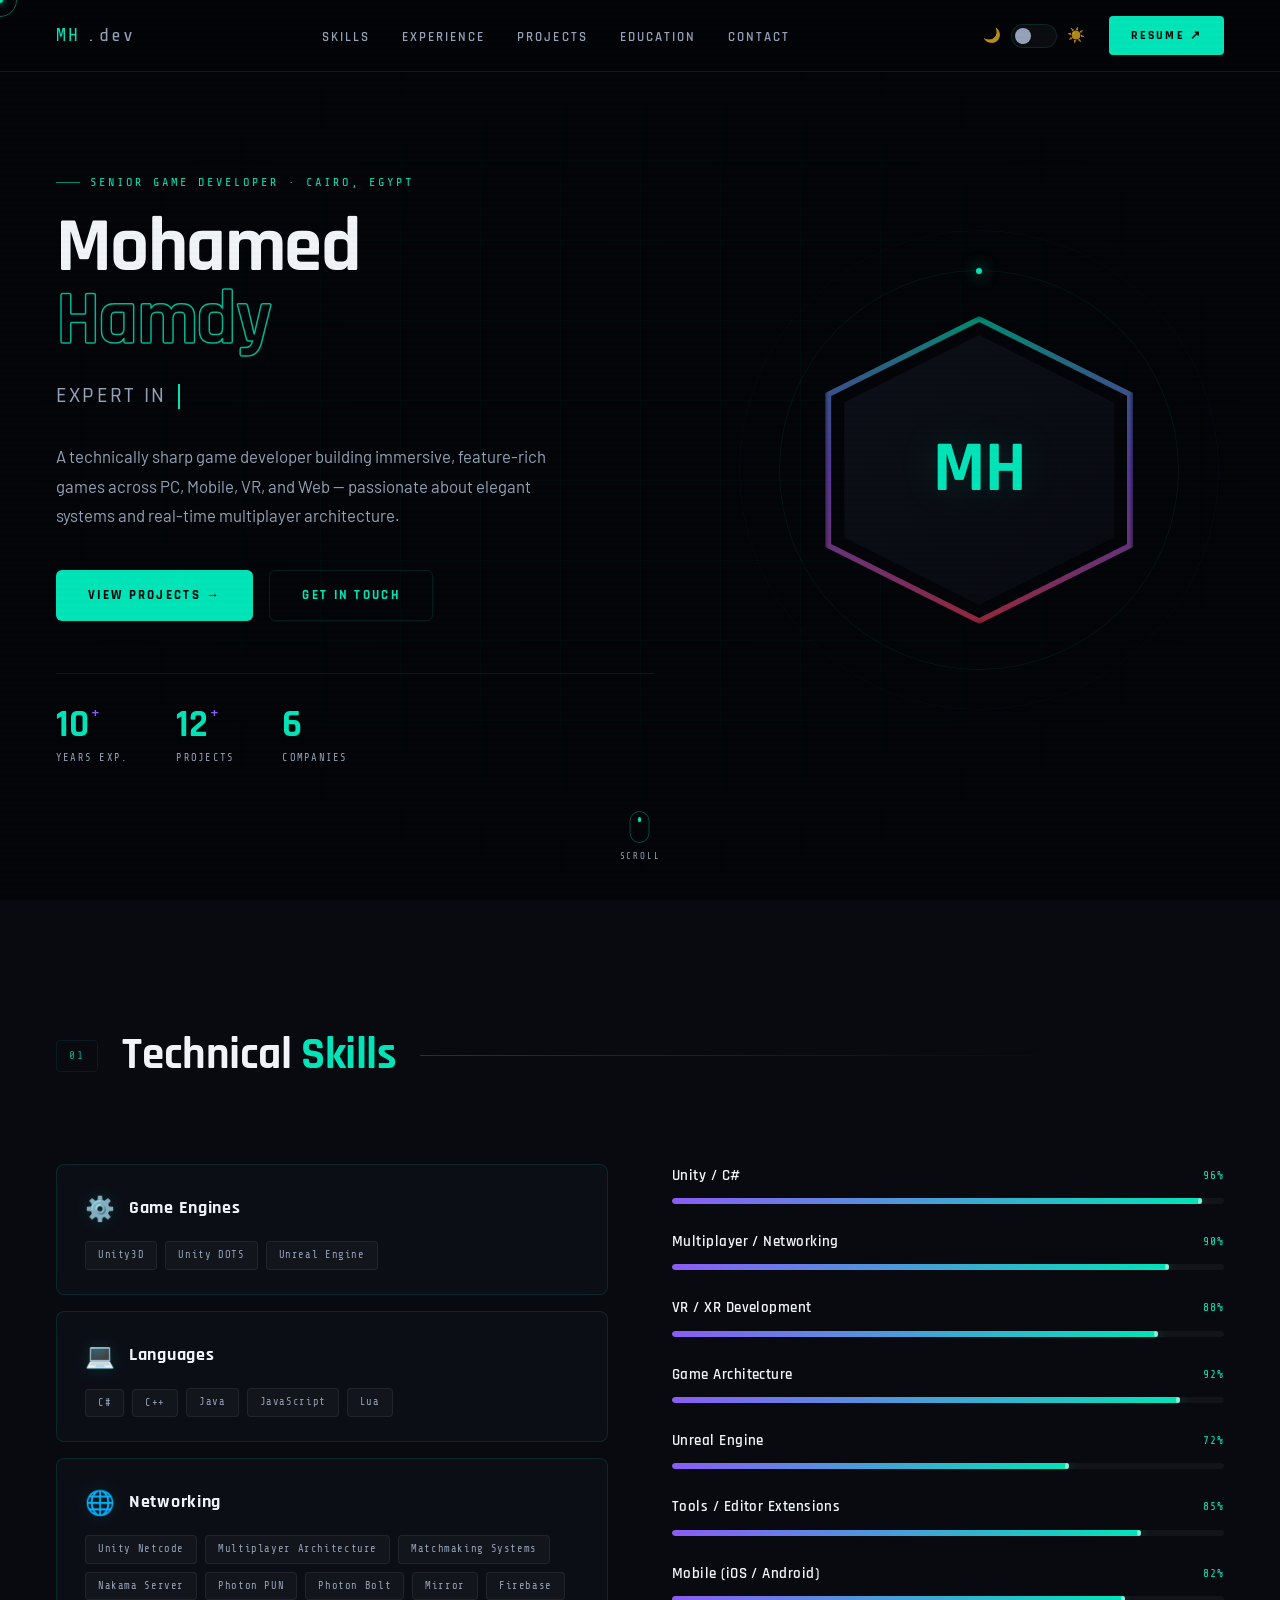
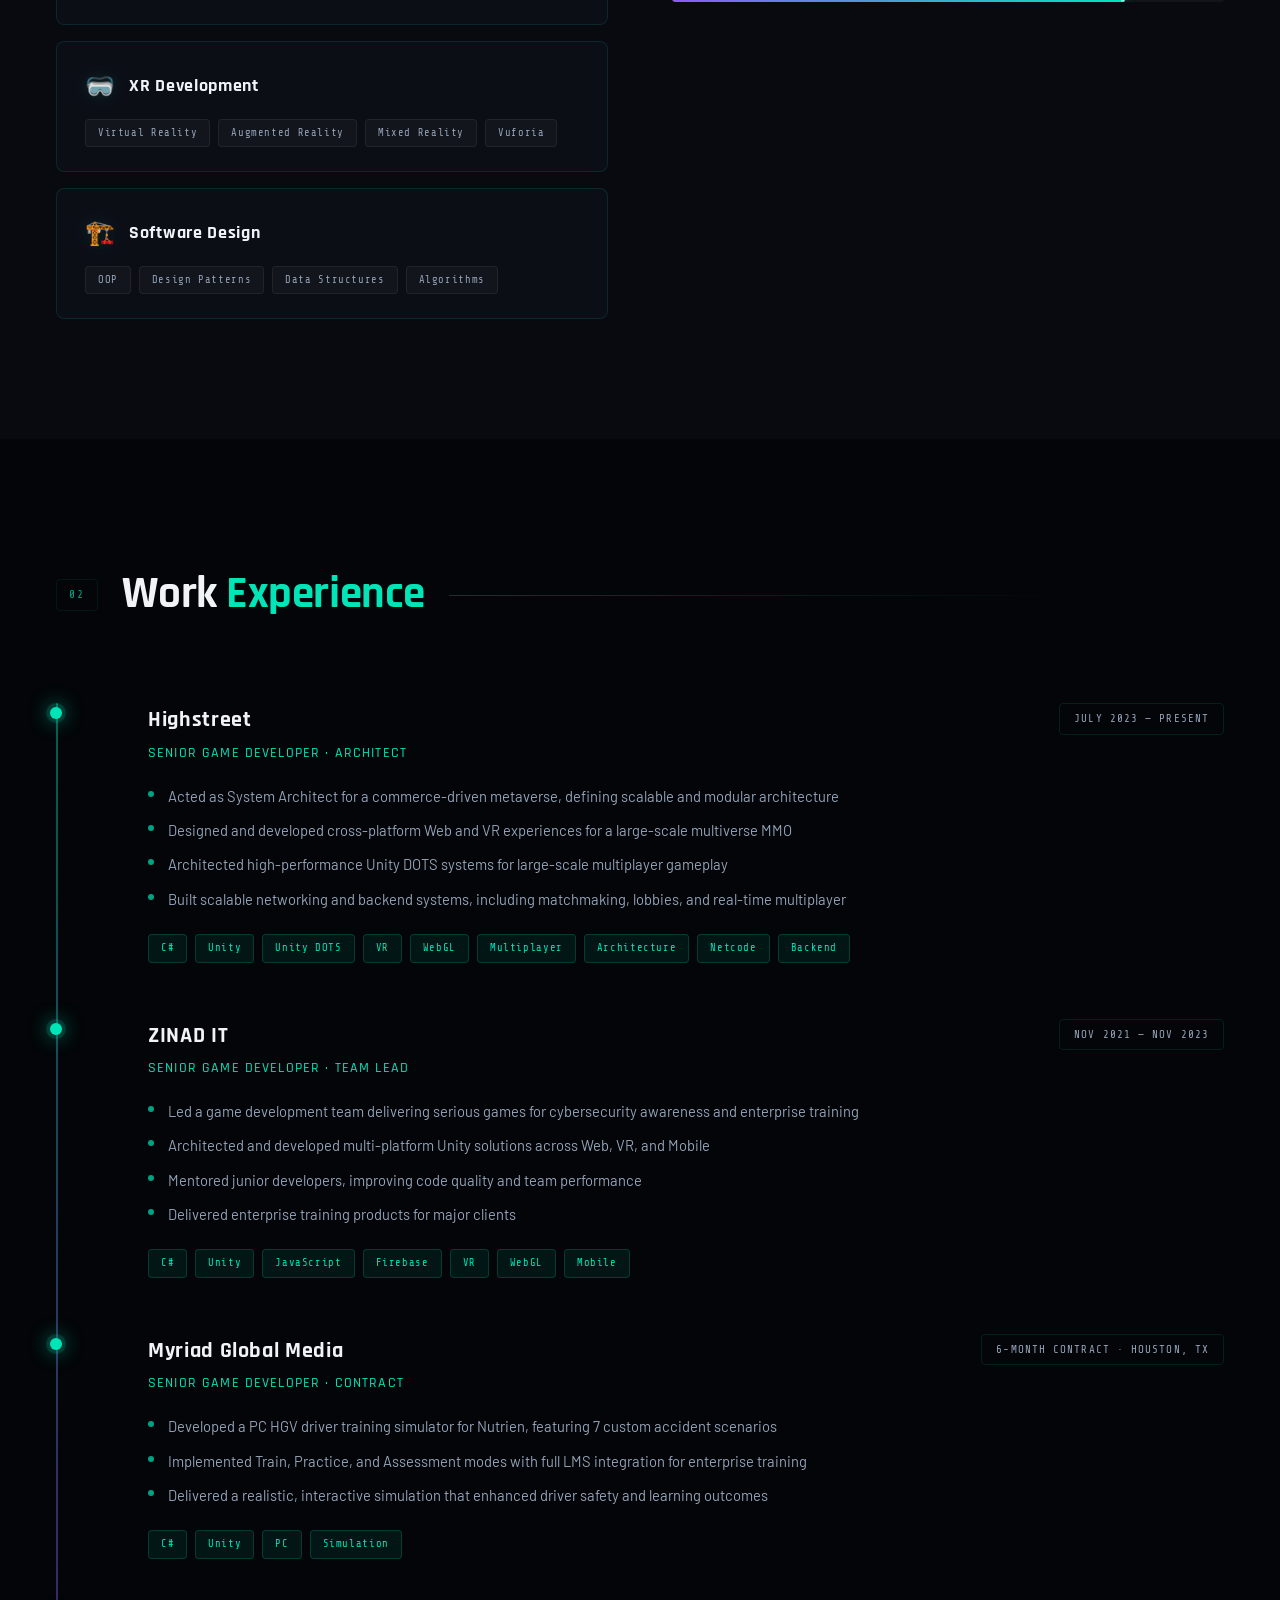
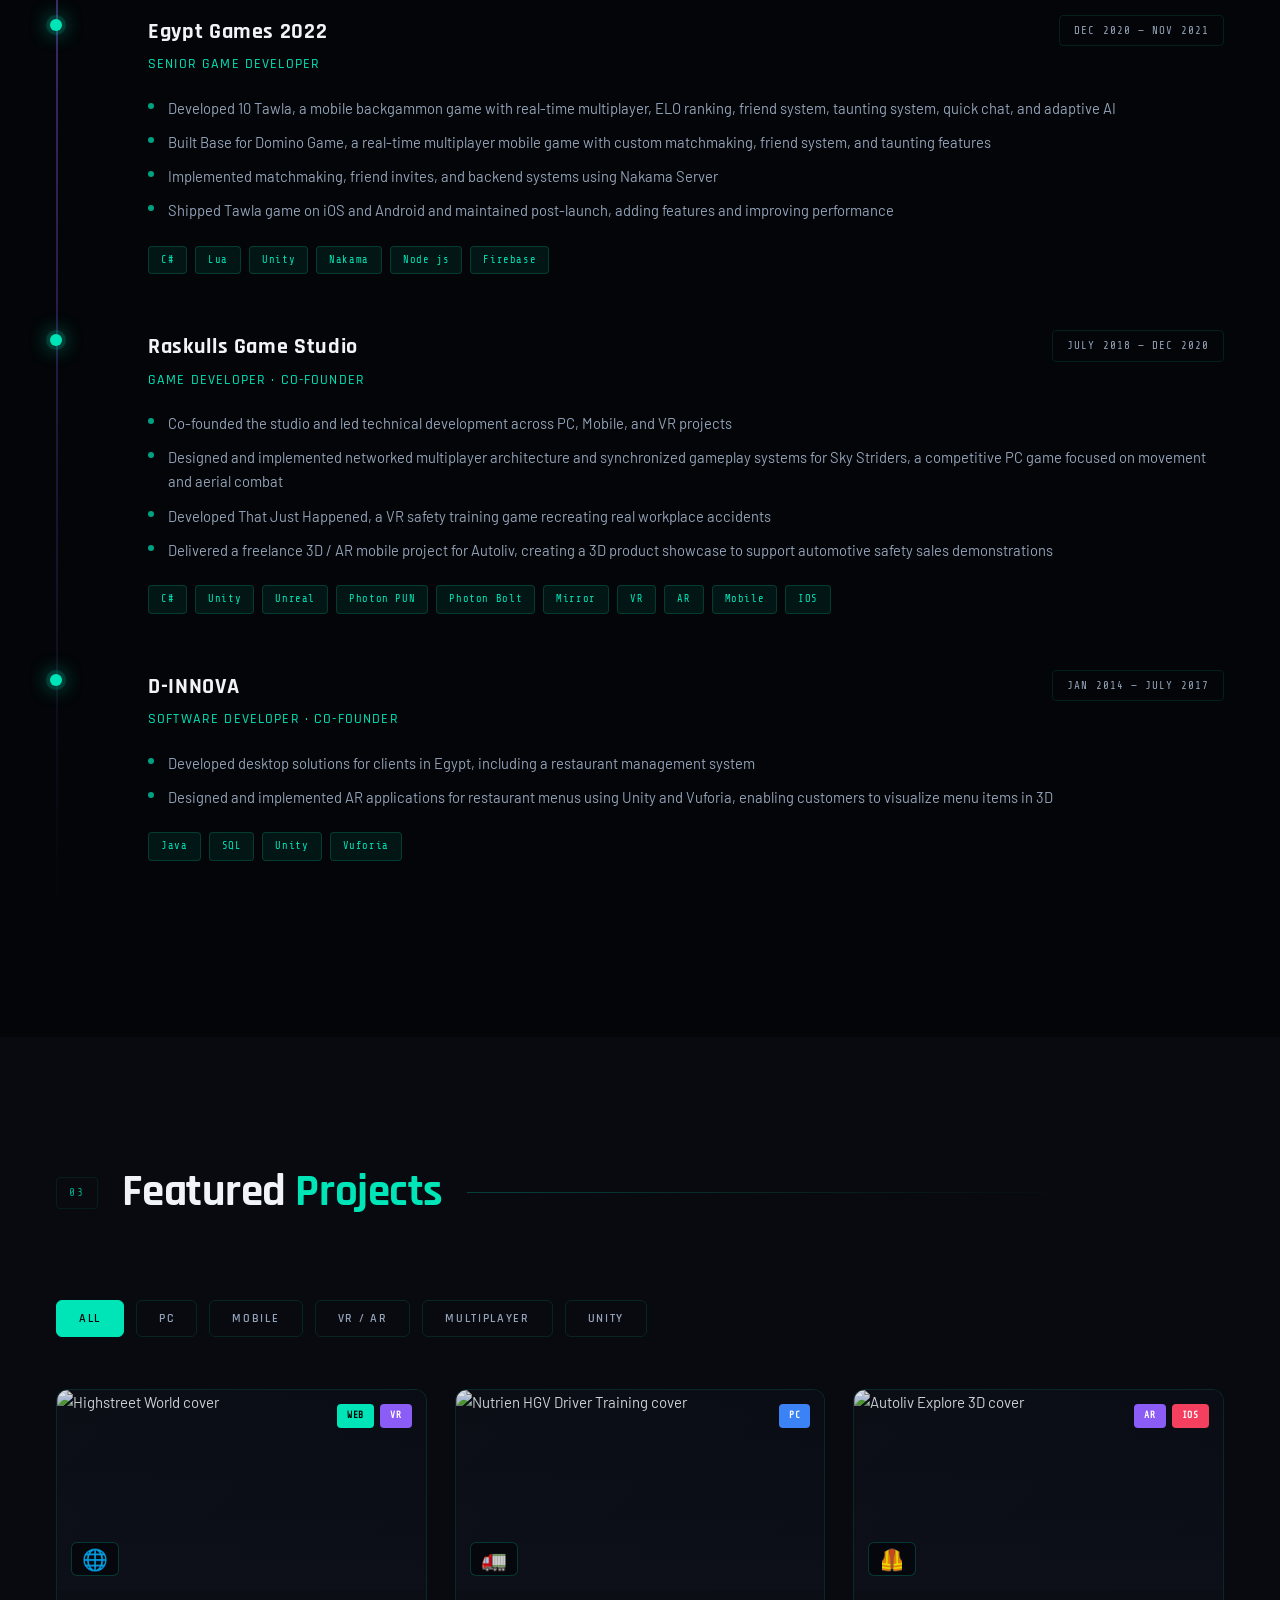
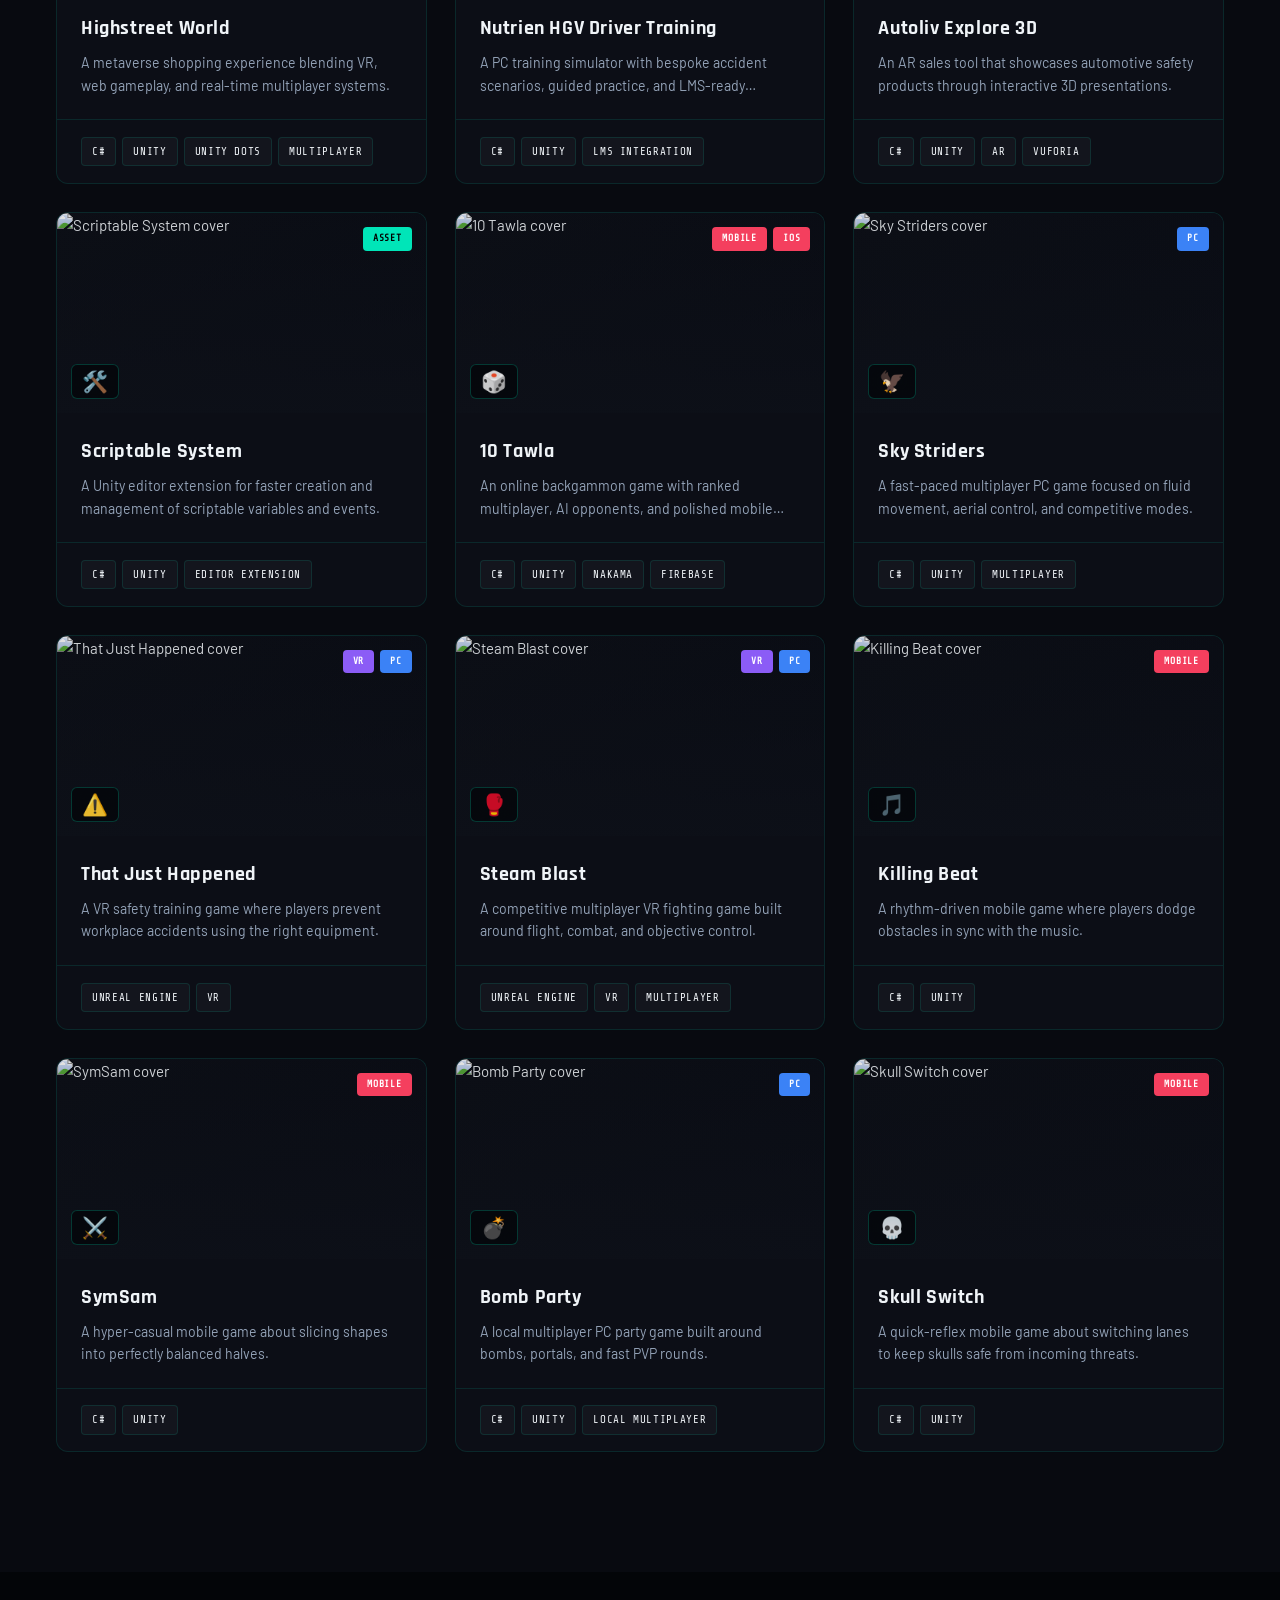
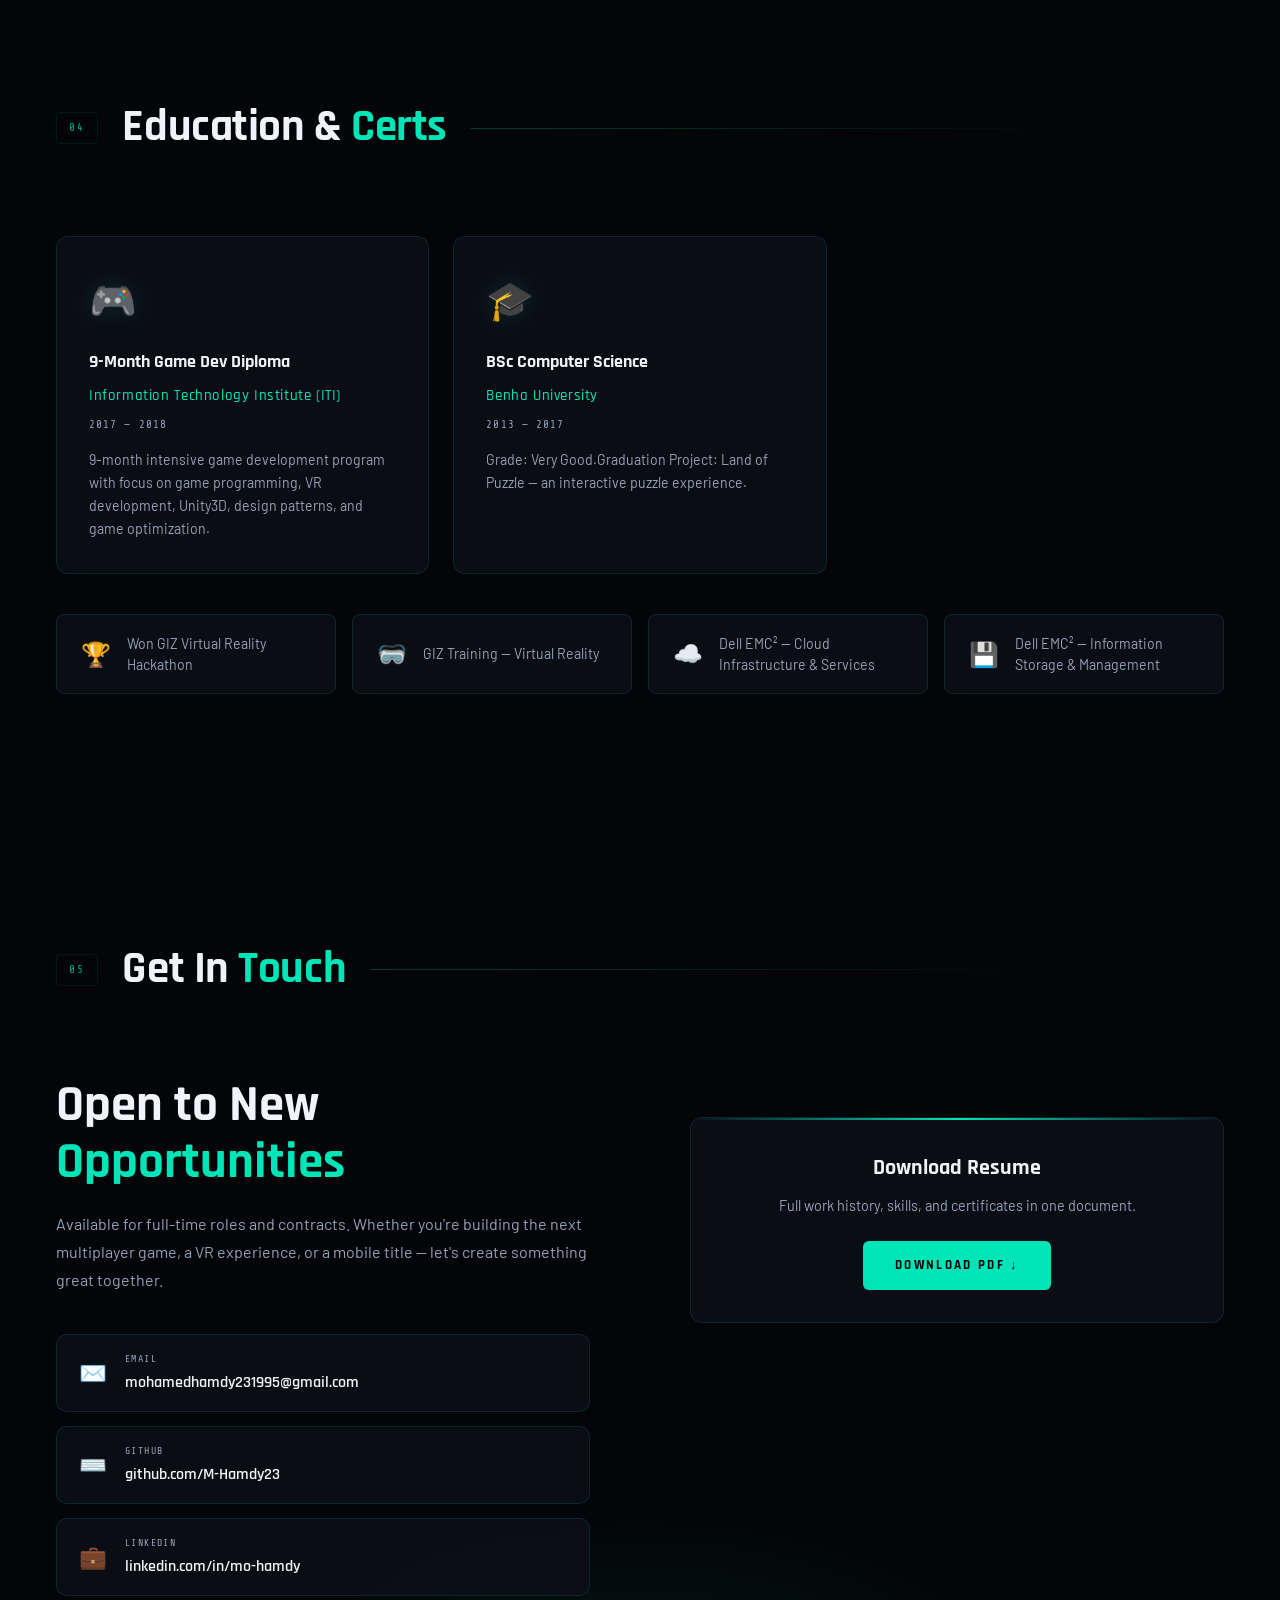
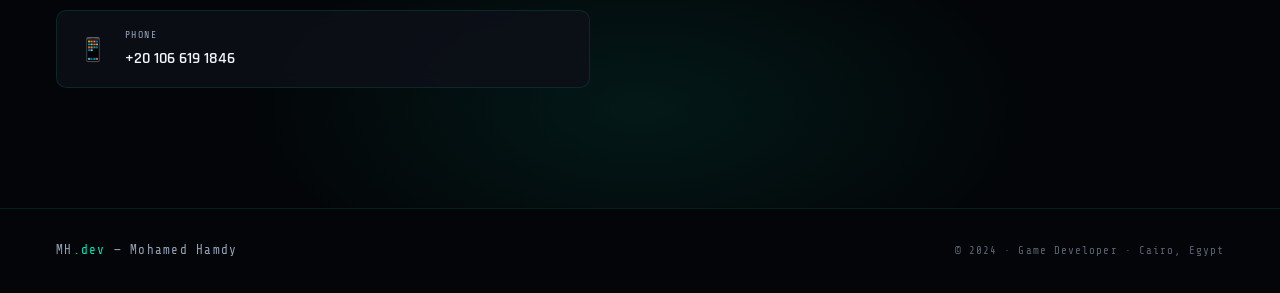
==== commit da3fc6f9: "make project id string" ====
--- a/index.html
+++ b/index.html
@@ -10,39 +10,41 @@
     <style>
         /* ─── THEME TOKENS ──────────────────────────────────── */
         [data-theme="dark"] {
-            --bg: #050508;
-            --bg2: #0a0a12;
-            --bg3: #0e0e1a;
-            --accent: #00f5c4;
-            --accent2: #7b5ea7;
-            --accent3: #ff4f5e;
-            --text: #01deb2;
-            --muted: #e3e3e3;
-            --border: rgba(0, 245, 196, 0.15);
-            --card: rgba(14, 14, 26, 0.92);
-            --nav-bg: rgba(5, 5, 8, 0.88);
-            --skill-track: rgba(255, 255, 255, 0.06);
-            --shadow: rgba(0, 0, 0, 0.5);
-            --scanline: rgba(0, 0, 0, 0.03);
-            --grid-line: rgba(0, 245, 196, 0.04);
+            --bg: #030508;
+            --bg2: #080a10;
+            --bg3: #0d1018;
+            --accent: #00e5b8;
+            --accent2: #8b5cf6;
+            --accent3: #f43f5e;
+            --text: #f0f4f8;
+            --muted: #94a3b8;
+            --border: rgba(0, 229, 184, 0.12);
+            --card: rgba(13, 16, 24, 0.85);
+            --nav-bg: rgba(3, 5, 8, 0.92);
+            --skill-track: rgba(255, 255, 255, 0.04);
+            --shadow: rgba(0, 0, 0, 0.6);
+            --scanline: rgba(0, 0, 0, 0.02);
+            --grid-line: rgba(0, 229, 184, 0.03);
+            --glow: rgba(0, 229, 184, 0.15);
         }
 
         [data-theme="light"] {
-            --bg: #f0f4f8;
-            --bg2: #e3eaf4;
-            --bg3: #d8e2ee;
-            --accent: #008f72;
-            --accent2: #5a3e8a;
-            --accent3: #d63244;
-            --text: #0e1220;
-            --muted: #4e5c70;
-            --border: rgba(0, 143, 114, 0.22);
-            --card: rgba(255, 255, 255, 0.88);
-            --nav-bg: rgba(240, 244, 248, 0.92);
-            --skill-track: rgba(0, 0, 0, 0.07);
-            --shadow: rgba(0, 0, 0, 0.1);
+            --bg: #fafbfc;
+            --bg2: #f1f5f9;
+            --bg3: #e2e8f0;
+            --accent: #059669;
+            --accent2: #7c3aed;
+            --accent3: #dc2626;
+            --text: #0f172a;
+            --muted: #64748b;
+            --border: rgba(5, 150, 105, 0.15);
+            --card: rgba(255, 255, 255, 0.92);
+            --nav-bg: rgba(250, 251, 252, 0.92);
+            --skill-track: rgba(0, 0, 0, 0.05);
+            --shadow: rgba(0, 0, 0, 0.08);
             --scanline: transparent;
-            --grid-line: rgba(0, 143, 114, 0.05);
+            --grid-line: rgba(5, 150, 105, 0.04);
+            --glow: rgba(5, 150, 105, 0.1);
         }
 
         *, *::before, *::after {
@@ -58,9 +60,11 @@
         body {
             background: var(--bg);
             color: var(--text);
-            font-family: 'Barlow', sans-serif;
+            font-family: 'Barlow', -apple-system, BlinkMacSystemFont, sans-serif;
+            font-size: 15px;
+            line-height: 1.6;
             overflow-x: hidden;
-            transition: background .5s, color .5s
+            transition: background 0.5s ease, color 0.5s ease;
         }
 
         /* ─── SCANLINE ─────────────────────────────────────── */
@@ -68,9 +72,16 @@
             content: '';
             position: fixed;
             inset: 0;
-            background: repeating-linear-gradient(0deg, transparent, transparent 2px, var(--scanline) 2px, var(--scanline) 4px);
+            background: repeating-linear-gradient(
+                0deg,
+                transparent,
+                transparent 3px,
+                var(--scanline) 3px,
+                var(--scanline) 6px
+            );
             pointer-events: none;
-            z-index: 9999
+            z-index: 9999;
+            opacity: 0.6;
         }
 
         /* ─── NAV ──────────────────────────────────────────── */
@@ -80,59 +91,67 @@
             left: 0;
             right: 0;
             z-index: 1000;
-            padding: 15px 48px;
+            padding: 16px 56px;
             display: flex;
             align-items: center;
             justify-content: space-between;
-            gap: 16px;
+            gap: 20px;
             background: var(--nav-bg);
-            backdrop-filter: blur(20px);
+            backdrop-filter: blur(24px) saturate(180%);
             border-bottom: 1px solid var(--border);
-            transition: background .5s, border-color .5s
+            transition: all 0.5s ease;
         }
 
         .nav-logo {
             font-family: 'Share Tech Mono', monospace;
-            font-size: 1.1rem;
+            font-size: 1.15rem;
             color: var(--accent);
-            letter-spacing: .15em;
-            text-decoration: none
+            letter-spacing: 0.12em;
+            text-decoration: none;
+            font-weight: 500;
+            display: flex;
+            align-items: center;
+            gap: 6px;
         }
 
         .nav-logo span {
-            color: var(--muted)
+            color: var(--muted);
+            font-weight: 400;
         }
 
         .nav-links {
             display: flex;
-            gap: 28px;
+            gap: 32px;
             list-style: none;
             align-items: center;
             flex: 1;
-            justify-content: center
+            justify-content: center;
         }
 
         .nav-links a {
             font-family: 'Rajdhani', sans-serif;
-            font-size: .83rem;
+            font-size: 0.8rem;
             font-weight: 600;
-            letter-spacing: .18em;
+            letter-spacing: 0.16em;
             text-transform: uppercase;
             color: var(--muted);
             text-decoration: none;
-            transition: color .3s;
-            position: relative
+            transition: all 0.3s ease;
+            position: relative;
+            padding: 6px 0;
         }
 
         .nav-links a::after {
             content: '';
             position: absolute;
-            bottom: -4px;
-            left: 0;
+            bottom: 0;
+            left: 50%;
             width: 0;
-            height: 1px;
+            height: 2px;
             background: var(--accent);
-            transition: width .3s
+            transition: all 0.3s ease;
+            transform: translateX(-50%);
+            border-radius: 1px;
         }
 
         .nav-links a:hover {
@@ -140,79 +159,108 @@
         }
 
         .nav-links a:hover::after {
-            width: 100%
+            width: 100%;
         }
 
         .nav-right {
             display: flex;
             align-items: center;
-            gap: 14px
+            gap: 18px;
         }
 
         /* THEME TOGGLE */
         .theme-toggle {
             display: flex;
             align-items: center;
-            gap: 8px;
-            cursor: pointer
+            gap: 10px;
+            cursor: pointer;
+            padding: 6px;
+            border-radius: 20px;
+            transition: background 0.3s ease;
+        }
+
+        .theme-toggle:hover {
+            background: var(--skill-track);
         }
 
         .toggle-track {
-            width: 44px;
-            height: 23px;
+            width: 46px;
+            height: 24px;
             background: var(--skill-track);
             border: 1px solid var(--border);
             border-radius: 12px;
             position: relative;
-            transition: all .4s;
-            flex-shrink: 0
+            transition: all 0.4s ease;
+            flex-shrink: 0;
         }
 
         .toggle-track.lit {
-            background: rgba(0, 143, 114, 0.25);
-            border-color: var(--accent)
+            background: rgba(5, 150, 105, 0.2);
+            border-color: var(--accent);
         }
 
         .toggle-thumb {
             position: absolute;
             top: 3px;
             left: 3px;
-            width: 15px;
-            height: 15px;
+            width: 16px;
+            height: 16px;
             border-radius: 50%;
             background: var(--muted);
-            transition: all .4s
+            transition: all 0.4s cubic-bezier(0.4, 0, 0.2, 1);
         }
 
         .toggle-track.lit .toggle-thumb {
-            left: 24px;
+            left: 25px;
             background: var(--accent);
-            box-shadow: 0 0 8px var(--accent)
+            box-shadow: 0 0 12px var(--accent);
         }
 
         .toggle-icon {
-            font-size: .85rem;
+            font-size: 0.9rem;
             line-height: 1;
-            user-select: none
+            user-select: none;
+            opacity: 0.7;
+            transition: opacity 0.3s ease;
+        }
+
+        .theme-toggle:hover .toggle-icon {
+            opacity: 1;
         }
 
         .nav-cta {
             font-family: 'Rajdhani', sans-serif;
-            font-size: .78rem;
+            font-size: 0.75rem;
             font-weight: 700;
-            letter-spacing: .2em;
+            letter-spacing: 0.18em;
             text-transform: uppercase;
             color: var(--bg);
             background: var(--accent);
-            padding: 9px 20px;
+            padding: 10px 22px;
             text-decoration: none;
-            clip-path: polygon(8px 0%, 100% 0%, calc(100% - 8px) 100%, 0% 100%);
-            transition: all .3s;
-            white-space: nowrap
+            border-radius: 4px;
+            transition: all 0.3s ease;
+            white-space: nowrap;
+            position: relative;
+            overflow: hidden;
+        }
+
+        .nav-cta::before {
+            content: '';
+            position: absolute;
+            inset: 0;
+            background: linear-gradient(90deg, transparent, rgba(255,255,255,0.2), transparent);
+            transform: translateX(-100%);
+            transition: transform 0.5s ease;
+        }
+
+        .nav-cta:hover::before {
+            transform: translateX(100%);
         }
 
         .nav-cta:hover {
-            box-shadow: 0 0 22px rgba(0, 245, 196, .45)
+            box-shadow: 0 0 30px var(--glow);
+            transform: translateY(-1px);
         }
 
         /* ─── HERO ─────────────────────────────────────────── */
@@ -222,80 +270,97 @@
             min-height: 100vh;
             display: flex;
             align-items: center;
-            padding: 120px 48px 80px;
-            overflow: hidden
+            padding: 140px 56px 100px;
+            overflow: hidden;
         }
 
         .hero-grid {
             position: absolute;
             inset: 0;
-            background-image: linear-gradient(var(--grid-line) 1px, transparent 1px), linear-gradient(90deg, var(--grid-line) 1px, transparent 1px);
-            background-size: 60px 60px;
-            mask-image: radial-gradient(ellipse 80% 80% at 50% 50%, black, transparent)
+            background-image: 
+                linear-gradient(var(--grid-line) 1px, transparent 1px),
+                linear-gradient(90deg, var(--grid-line) 1px, transparent 1px);
+            background-size: 80px 80px;
+            mask-image: radial-gradient(ellipse 70% 70% at 50% 50%, black 30%, transparent 70%);
+            animation: gridPulse 8s ease-in-out infinite;
+        }
+
+        @keyframes gridPulse {
+            0%, 100% { opacity: 1; }
+            50% { opacity: 0.6; }
         }
 
         .hero-content {
-            max-width: 1200px;
+            max-width: 1280px;
             margin: 0 auto;
             width: 100%;
             display: grid;
-            grid-template-columns:1fr 1fr;
+            grid-template-columns: 1.1fr 0.9fr;
             align-items: center;
-            gap: 60px
+            gap: 80px;
+            position: relative;
+            z-index: 1;
         }
 
         .hero-eyebrow {
             font-family: 'Share Tech Mono', monospace;
-            font-size: .76rem;
+            font-size: 0.75rem;
             color: var(--accent);
-            letter-spacing: .3em;
+            letter-spacing: 0.25em;
             text-transform: uppercase;
-            margin-bottom: 18px;
+            margin-bottom: 20px;
             opacity: 0;
-            animation: fadeUp .8s .2s forwards
+            animation: fadeUp 0.8s 0.2s forwards;
+            display: flex;
+            align-items: center;
+            gap: 10px;
         }
 
         .hero-eyebrow::before {
-            content: '> ';
-            opacity: .5
+            content: '';
+            width: 24px;
+            height: 1px;
+            background: var(--accent);
+            opacity: 0.6;
         }
 
         .hero-name {
             font-family: 'Rajdhani', sans-serif;
-            font-size: clamp(3.5rem, 7vw, 6.5rem);
+            font-size: clamp(3rem, 6vw, 5.5rem);
             font-weight: 700;
-            line-height: .9;
-            letter-spacing: -.02em;
+            line-height: 0.95;
+            letter-spacing: -0.02em;
             color: var(--text);
             opacity: 0;
-            animation: fadeUp .8s .35s forwards;
-            transition: color .5s
+            animation: fadeUp 0.8s 0.35s forwards;
+            transition: color 0.5s ease;
         }
 
         .hero-name span {
             display: block;
             color: transparent;
-            -webkit-text-stroke: 1px var(--accent);
-            opacity: .7
+            -webkit-text-stroke: 1.5px var(--accent);
+            opacity: 0.8;
         }
 
         /* TYPEWRITER LINE */
         .hero-tw {
             font-family: 'Rajdhani', sans-serif;
-            font-size: clamp(1.1rem, 2.2vw, 1.6rem);
+            font-size: clamp(1rem, 2vw, 1.4rem);
             font-weight: 500;
             color: var(--muted);
-            letter-spacing: .12em;
+            letter-spacing: 0.1em;
             text-transform: uppercase;
-            margin-top: 16px;
-            min-height: 2rem;
+            margin-top: 20px;
+            min-height: 2.2rem;
             opacity: 0;
-            animation: fadeUp .8s .5s forwards;
-            transition: color .5s
+            animation: fadeUp 0.8s 0.5s forwards;
+            transition: color 0.5s ease;
         }
 
         .tw-word {
-            color: var(--accent)
+            color: var(--accent);
+            font-weight: 600;
         }
 
         .tw-cursor {
@@ -303,9 +368,9 @@
             width: 2px;
             height: 1.1em;
             background: var(--accent);
-            margin-left: 3px;
+            margin-left: 4px;
             vertical-align: middle;
-            animation: blink 1s step-end infinite
+            animation: blink 1s step-end infinite;
         }
 
         @keyframes blink {
@@ -318,368 +383,381 @@
         }
 
         .hero-desc {
-            font-size: 1rem;
+            font-size: 1.05rem;
             color: var(--muted);
-            line-height: 1.7;
-            max-width: 480px;
-            margin-top: 22px;
+            line-height: 1.75;
+            max-width: 520px;
+            margin-top: 28px;
             opacity: 0;
-            animation: fadeUp .8s .65s forwards;
-            transition: color .5s
+            animation: fadeUp 0.8s 0.65s forwards;
+            transition: color 0.5s ease;
         }
 
         .hero-actions {
             display: flex;
             gap: 16px;
-            margin-top: 36px;
+            margin-top: 40px;
             flex-wrap: wrap;
             opacity: 0;
-            animation: fadeUp .8s .8s forwards
+            animation: fadeUp 0.8s 0.8s forwards;
         }
 
         .btn-primary {
             font-family: 'Rajdhani', sans-serif;
-            font-size: .84rem;
+            font-size: 0.8rem;
             font-weight: 700;
-            letter-spacing: .2em;
+            letter-spacing: 0.18em;
             text-transform: uppercase;
             color: var(--bg);
             background: var(--accent);
-            padding: 14px 30px;
+            padding: 14px 32px;
             text-decoration: none;
-            clip-path: polygon(12px 0%, 100% 0%, calc(100% - 12px) 100%, 0% 100%);
-            transition: all .3s;
+            border-radius: 6px;
+            transition: all 0.3s ease;
             display: inline-flex;
             align-items: center;
-            gap: 8px
+            gap: 10px;
+            position: relative;
+            overflow: hidden;
+        }
+
+        .btn-primary::before {
+            content: '';
+            position: absolute;
+            inset: 0;
+            background: linear-gradient(90deg, transparent, rgba(255,255,255,0.25), transparent);
+            transform: translateX(-100%);
+            transition: transform 0.6s ease;
+        }
+
+        .btn-primary:hover::before {
+            transform: translateX(100%);
         }
 
         .btn-primary:hover {
-            box-shadow: 0 0 30px rgba(0, 245, 196, .45);
-            transform: translateY(-2px)
+            box-shadow: 0 8px 30px var(--glow);
+            transform: translateY(-2px);
         }
 
         .btn-primary.btn-rect {
-            clip-path: none
+            border-radius: 6px;
         }
 
         .btn-secondary {
             font-family: 'Rajdhani', sans-serif;
-            font-size: .84rem;
+            font-size: 0.8rem;
             font-weight: 700;
-            letter-spacing: .2em;
+            letter-spacing: 0.18em;
             text-transform: uppercase;
             color: var(--accent);
             background: transparent;
-            border: 1px solid var(--border);
-            padding: 14px 30px;
+            border: 1.5px solid var(--border);
+            padding: 14px 32px;
             text-decoration: none;
-            clip-path: polygon(12px 0%, 100% 0%, calc(100% - 12px) 100%, 0% 100%);
-            transition: all .3s;
+            border-radius: 6px;
+            transition: all 0.3s ease;
             display: inline-flex;
             align-items: center;
-            gap: 8px
+            gap: 10px;
         }
 
         .btn-secondary:hover {
-            background: rgba(0, 245, 196, .07);
-            border-color: var(--accent)
+            background: rgba(0, 229, 184, 0.06);
+            border-color: var(--accent);
+            transform: translateY(-2px);
         }
 
         .hero-stats {
             display: flex;
-            gap: 40px;
-            margin-top: 44px;
-            padding-top: 28px;
+            gap: 48px;
+            margin-top: 52px;
+            padding-top: 32px;
             border-top: 1px solid var(--border);
             opacity: 0;
-            animation: fadeUp .8s .95s forwards;
-            transition: border-color .5s
+            animation: fadeUp 0.8s 0.95s forwards;
+            transition: border-color 0.5s ease;
         }
 
         .stat-value {
             font-family: 'Rajdhani', sans-serif;
-            font-size: 2.2rem;
+            font-size: 2.4rem;
             font-weight: 700;
             color: var(--accent);
-            line-height: 1
+            line-height: 1;
+            display: flex;
+            align-items: flex-start;
         }
 
         .stat-value sub {
             font-size: 1rem;
-            color: var(--accent2)
+            color: var(--accent2);
+            margin-left: 2px;
+            font-weight: 600;
         }
 
         .stat-label {
             font-family: 'Share Tech Mono', monospace;
-            font-size: .63rem;
+            font-size: 0.65rem;
             color: var(--muted);
-            letter-spacing: .15em;
+            letter-spacing: 0.12em;
             text-transform: uppercase;
-            margin-top: 4px
-        }
-
-        /* HERO VISUAL */
+            margin-top: 6px;
+        }
+
+        /* Hero Visual */
         .hero-visual {
             position: relative;
             display: flex;
             align-items: center;
             justify-content: center;
             opacity: 0;
-            animation: fadeIn 1.2s .5s forwards
+            animation: fadeIn 1.2s 0.5s forwards;
         }
 
         .hex-frame {
             position: relative;
-            width: 320px;
-            height: 320px;
+            width: 300px;
+            height: 300px;
             display: flex;
             align-items: center;
-            justify-content: center
+            justify-content: center;
         }
 
         .hex-frame::before {
             content: '';
             position: absolute;
-            inset: 0;
-            background: conic-gradient(from 0deg, var(--accent), var(--accent2), var(--accent3), var(--accent2), var(--accent));
+            inset: -4px;
+            background: conic-gradient(
+                from 0deg,
+                var(--accent),
+                var(--accent2),
+                var(--accent3),
+                var(--accent2),
+                var(--accent)
+            );
             clip-path: polygon(50% 0%, 100% 25%, 100% 75%, 50% 100%, 0% 75%, 0% 25%);
-            animation: spin 8s linear infinite;
-            opacity: .7
+            animation: spin 12s linear infinite;
+            opacity: 0.6;
+            filter: blur(2px);
         }
 
         .hex-frame::after {
             content: '';
             position: absolute;
-            inset: 3px;
+            inset: 2px;
             background: var(--bg);
             clip-path: polygon(50% 0%, 100% 25%, 100% 75%, 50% 100%, 0% 75%, 0% 25%);
-            transition: background .5s
+            transition: background 0.5s ease;
         }
 
         .hex-inner {
             position: relative;
             z-index: 2;
-            width: 292px;
-            height: 292px;
+            width: 270px;
+            height: 270px;
             clip-path: polygon(50% 0%, 100% 25%, 100% 75%, 50% 100%, 0% 75%, 0% 25%);
             overflow: hidden;
-            background: var(--bg3);
+            background: linear-gradient(135deg, var(--bg3), var(--bg2));
             display: flex;
             align-items: center;
             justify-content: center;
             font-family: 'Rajdhani', sans-serif;
-            font-size: 5rem;
+            font-size: 4.5rem;
             font-weight: 700;
             color: var(--accent);
-            transition: background .5s
+            transition: background 0.5s ease;
+            text-shadow: 0 0 40px var(--glow);
         }
 
         .orbit-ring {
             position: absolute;
             border-radius: 50%;
             border: 1px solid;
-            animation: orbit 6s linear infinite
+            animation: orbit 10s linear infinite;
         }
 
         .orbit-1 {
-            width: 380px;
-            height: 380px;
-            border-color: rgba(0, 245, 196, .1);
-            animation-duration: 8s
+            width: 400px;
+            height: 400px;
+            border-color: rgba(0, 229, 184, 0.08);
+            animation-duration: 15s;
         }
 
         .orbit-2 {
-            width: 440px;
-            height: 440px;
-            border-color: rgba(123, 94, 167, .07);
-            animation-duration: 12s;
-            animation-direction: reverse
+            width: 480px;
+            height: 480px;
+            border-color: rgba(139, 92, 246, 0.05);
+            animation-duration: 22s;
+            animation-direction: reverse;
         }
 
         .orbit-dot {
             position: absolute;
-            width: 8px;
-            height: 8px;
+            width: 6px;
+            height: 6px;
             border-radius: 50%;
             background: var(--accent);
-            top: -4px;
+            top: -3px;
             left: 50%;
             transform: translateX(-50%);
-            box-shadow: 0 0 12px var(--accent)
+            box-shadow: 0 0 16px var(--accent);
         }
 
         .tech-badge {
             position: absolute;
             font-family: 'Share Tech Mono', monospace;
-            font-size: .6rem;
+            font-size: 0.62rem;
             color: var(--accent);
-            background: rgba(0, 245, 196, .07);
-            border: 1px solid rgba(0, 245, 196, .2);
-            padding: 5px 10px;
-            letter-spacing: .1em;
-            animation: float 3s ease-in-out infinite;
-            transition: background .5s, color .5s
-        }
-
-        .tech-badge:nth-child(1) {
-            top: 10%;
-            right: -20px;
-            animation-delay: 0s
-        }
-
-        .tech-badge:nth-child(2) {
-            bottom: 22%;
-            right: -28px;
-            animation-delay: .8s
-        }
-
-        .tech-badge:nth-child(3) {
-            bottom: 10%;
-            left: -8px;
-            animation-delay: 1.6s
-        }
+            background: var(--card);
+            border: 1px solid var(--border);
+            padding: 8px 14px;
+            letter-spacing: 0.12em;
+            border-radius: 4px;
+            animation: float 4s ease-in-out infinite;
+            transition: all 0.3s ease;
+            backdrop-filter: blur(8px);
+        }
+
+        .tech-badge:hover {
+            border-color: var(--accent);
+            box-shadow: 0 0 20px var(--glow);
+        }
+
+        .tech-badge:nth-child(1) { top: 8%; right: -10px; animation-delay: 0s; }
+        .tech-badge:nth-child(2) { bottom: 25%; right: -20px; animation-delay: 1s; }
+        .tech-badge:nth-child(3) { bottom: 8%; left: -5px; animation-delay: 2s; }
 
         /* ─── SECTION COMMONS ──────────────────────────────── */
         section {
             position: relative;
             z-index: 1;
-            padding: 100px 48px
+            padding: 120px 56px;
         }
 
         .container {
-            max-width: 1200px;
-            margin: 0 auto
+            max-width: 1280px;
+            margin: 0 auto;
         }
 
         .section-header {
             display: flex;
             align-items: center;
-            gap: 20px;
-            margin-bottom: 64px
+            gap: 24px;
+            margin-bottom: 72px;
         }
 
         .section-num {
             font-family: 'Share Tech Mono', monospace;
-            font-size: .73rem;
+            font-size: 0.7rem;
             color: var(--accent);
-            letter-spacing: .2em;
-            opacity: .6
+            letter-spacing: 0.2em;
+            opacity: 0.7;
+            padding: 6px 12px;
+            border: 1px solid var(--border);
+            border-radius: 4px;
         }
 
         .section-title {
             font-family: 'Rajdhani', sans-serif;
-            font-size: clamp(2rem, 4vw, 3rem);
+            font-size: clamp(2rem, 4vw, 2.8rem);
             font-weight: 700;
-            letter-spacing: -.02em;
+            letter-spacing: -0.01em;
             color: var(--text);
-            transition: color .5s
+            transition: color 0.5s ease;
         }
 
         .section-title em {
             font-style: normal;
-            color: var(--accent)
+            color: var(--accent);
         }
 
         .section-line {
             flex: 1;
             height: 1px;
-            background: linear-gradient(90deg, var(--accent) 0%, transparent 100%);
-            opacity: .3
+            background: linear-gradient(90deg, var(--accent) 0%, transparent 80%);
+            opacity: 0.25;
         }
 
         /* ─── SCROLL REVEAL ────────────────────────────────── */
         .reveal {
             opacity: 0;
-            transform: translateY(36px);
-            transition: opacity .7s ease, transform .7s ease
+            transform: translateY(40px);
+            transition: opacity 0.8s ease, transform 0.8s ease;
         }
 
         .reveal.visible {
             opacity: 1;
-            transform: translateY(0)
+            transform: translateY(0);
         }
 
         .reveal-left {
             opacity: 0;
-            transform: translateX(-36px);
-            transition: opacity .7s ease, transform .7s ease
+            transform: translateX(-40px);
+            transition: opacity 0.8s ease, transform 0.8s ease;
         }
 
         .reveal-left.visible {
             opacity: 1;
-            transform: translateX(0)
+            transform: translateX(0);
         }
 
         .reveal-right {
             opacity: 0;
-            transform: translateX(36px);
-            transition: opacity .7s ease, transform .7s ease
+            transform: translateX(40px);
+            transition: opacity 0.8s ease, transform 0.8s ease;
         }
 
         .reveal-right.visible {
             opacity: 1;
-            transform: translateX(0)
+            transform: translateX(0);
         }
 
         .reveal-scale {
             opacity: 0;
-            transform: scale(.92);
-            transition: opacity .6s ease, transform .6s ease
+            transform: scale(0.95);
+            transition: opacity 0.7s ease, transform 0.7s ease;
         }
 
         .reveal-scale.visible {
             opacity: 1;
-            transform: scale(1)
-        }
-
-        .d1 {
-            transition-delay: .1s
-        }
-
-        .d2 {
-            transition-delay: .2s
-        }
-
-        .d3 {
-            transition-delay: .3s
-        }
-
-        .d4 {
-            transition-delay: .4s
-        }
-
-        .d5 {
-            transition-delay: .5s
-        }
+            transform: scale(1);
+        }
+
+        .d1 { transition-delay: 0.1s; }
+        .d2 { transition-delay: 0.2s; }
+        .d3 { transition-delay: 0.3s; }
+        .d4 { transition-delay: 0.4s; }
+        .d5 { transition-delay: 0.5s; }
 
         /* ─── SKILLS ───────────────────────────────────────── */
         #skills {
             background: var(--bg2);
-            transition: background .5s
+            transition: background 0.5s ease;
         }
 
         .skills-layout {
             display: grid;
-            grid-template-columns:1fr 1fr;
-            gap: 48px;
-            align-items: start
+            grid-template-columns: 1fr 1fr;
+            gap: 64px;
+            align-items: start;
         }
 
         .skill-categories {
             display: flex;
             flex-direction: column;
-            gap: 18px
+            gap: 16px;
         }
 
         .skill-card {
             background: var(--card);
             border: 1px solid var(--border);
-            padding: 22px 26px;
+            padding: 24px 28px;
             position: relative;
             overflow: hidden;
-            transition: all .4s, background .5s;
-            cursor: default
+            transition: all 0.4s ease;
+            cursor: default;
+            border-radius: 8px;
+            backdrop-filter: blur(10px);
         }
 
         .skill-card::before {
@@ -689,97 +767,100 @@
             left: 0;
             width: 3px;
             height: 100%;
-            background: var(--accent);
+            background: linear-gradient(180deg, var(--accent), var(--accent2));
             transform: scaleY(0);
-            transition: transform .4s;
-            transform-origin: top
+            transition: transform 0.4s ease;
+            transform-origin: top;
         }
 
         .skill-card:hover::before {
-            transform: scaleY(1)
+            transform: scaleY(1);
         }
 
         .skill-card:hover {
-            border-color: rgba(0, 245, 196, .35);
-            transform: translateX(6px)
+            border-color: rgba(0, 229, 184, 0.3);
+            transform: translateX(8px);
+            box-shadow: 0 10px 40px var(--shadow);
         }
 
         .skill-card-header {
             display: flex;
             align-items: center;
-            gap: 12px;
-            margin-bottom: 12px
+            gap: 14px;
+            margin-bottom: 14px;
         }
 
         .skill-icon {
-            font-size: 1.4rem
+            font-size: 1.5rem;
+            filter: drop-shadow(0 0 8px var(--glow));
         }
 
         .skill-name {
             font-family: 'Rajdhani', sans-serif;
-            font-size: 1.05rem;
+            font-size: 1.1rem;
             font-weight: 700;
-            letter-spacing: .05em;
+            letter-spacing: 0.04em;
             color: var(--text);
-            transition: color .5s
+            transition: color 0.5s ease;
         }
 
         .skill-tags {
             display: flex;
             flex-wrap: wrap;
-            gap: 7px
+            gap: 8px;
         }
 
         .tag {
             font-family: 'Share Tech Mono', monospace;
-            font-size: .6rem;
+            font-size: 0.65rem;
             color: var(--muted);
-            background: rgba(255, 255, 255, .04);
-            border: 1px solid rgba(255, 255, 255, .08);
-            padding: 3px 9px;
-            letter-spacing: .05em;
-            transition: all .3s
+            background: rgba(255, 255, 255, 0.03);
+            border: 1px solid rgba(255, 255, 255, 0.06);
+            padding: 5px 12px;
+            letter-spacing: 0.06em;
+            border-radius: 4px;
+            transition: all 0.3s ease;
         }
 
         [data-theme="light"] .tag {
-            background: rgba(0, 0, 0, .04);
-            border-color: rgba(0, 0, 0, .1)
+            background: rgba(0, 0, 0, 0.03);
+            border-color: rgba(0, 0, 0, 0.08);
         }
 
         .tag:hover {
             color: var(--accent);
-            border-color: rgba(0, 245, 196, .3);
-            background: rgba(0, 245, 196, .05)
-        }
-
-        /* PROGRESS BARS */
+            border-color: rgba(0, 229, 184, 0.25);
+            background: rgba(0, 229, 184, 0.06);
+        }
+
+        /* Skill Bars */
         .skill-bars {
             display: flex;
             flex-direction: column;
-            gap: 22px
+            gap: 26px;
         }
 
         .skill-bar-header {
             display: flex;
             justify-content: space-between;
             align-items: center;
-            margin-bottom: 8px
+            margin-bottom: 10px;
         }
 
         .skill-bar-name {
             font-family: 'Rajdhani', sans-serif;
-            font-size: .98rem;
+            font-size: 0.95rem;
             font-weight: 600;
             color: var(--text);
-            letter-spacing: .04em;
-            transition: color .5s
+            letter-spacing: 0.03em;
+            transition: color 0.5s ease;
         }
 
         .skill-bar-pct {
             font-family: 'Share Tech Mono', monospace;
-            font-size: .68rem;
+            font-size: 0.7rem;
             color: var(--accent);
-            letter-spacing: .1em
+            letter-spacing: 0.1em;
         }
 
         .skill-bar-track {
@@ -787,15 +868,17 @@
             background: var(--skill-track);
             position: relative;
             overflow: hidden;
-            transition: background .5s
+            border-radius: 3px;
+            transition: background 0.5s ease;
         }
 
         .skill-bar-fill {
             height: 100%;
             width: 0%;
             background: linear-gradient(90deg, var(--accent2), var(--accent));
-            transition: width 1.4s cubic-bezier(.4, 0, .2, 1);
-            position: relative
+            border-radius: 3px;
+            transition: width 1.6s cubic-bezier(0.4, 0, 0.2, 1);
+            position: relative;
         }
 
         .skill-bar-fill::after {
@@ -806,14 +889,15 @@
             width: 4px;
             height: 100%;
             background: #fff;
-            opacity: .6;
-            box-shadow: 0 0 8px var(--accent)
-        }
-
-        /* ─── EXPERIENCE ───────────────────────────────────── */
+            opacity: 0.5;
+            box-shadow: 0 0 10px var(--accent);
+            border-radius: 2px;
+        }
+
+        /* ═══ EXPERIENCE SECTION ═════════════════════════════ */
         .timeline {
             position: relative;
-            padding-left: 40px
+            padding-left: 44px;
         }
 
         .timeline::before {
@@ -822,175 +906,199 @@
             left: 0;
             top: 0;
             bottom: 0;
-            width: 1px;
-            background: linear-gradient(180deg, var(--accent) 0%, var(--accent2) 60%, transparent 100%);
-            opacity: .35
+            width: 2px;
+            background: linear-gradient(180deg, var(--accent) 0%, var(--accent2) 50%, transparent 100%);
+            opacity: 0.4;
+            border-radius: 1px;
         }
 
         .timeline-item {
             position: relative;
-            padding: 0 0 48px 40px
+            padding: 0 0 56px 48px;
         }
 
         .timeline-dot {
             position: absolute;
-            left: -44px;
-            top: 6px;
-            width: 9px;
-            height: 9px;
+            left: -50px;
+            top: 4px;
+            width: 12px;
+            height: 12px;
             background: var(--accent);
             border-radius: 50%;
-            box-shadow: 0 0 0 4px rgba(0, 245, 196, .12), 0 0 12px var(--accent)
+            box-shadow: 0 0 0 4px rgba(0, 229, 184, 0.15), 0 0 20px var(--accent);
+            transition: transform 0.3s ease;
+        }
+
+        .timeline-item:hover .timeline-dot {
+            transform: scale(1.2);
         }
 
         .exp-header {
             display: flex;
             align-items: flex-start;
             justify-content: space-between;
-            gap: 20px;
+            gap: 24px;
             flex-wrap: wrap;
-            margin-bottom: 10px
+            margin-bottom: 12px;
         }
 
         .exp-company {
             font-family: 'Rajdhani', sans-serif;
-            font-size: 1.3rem;
+            font-size: 1.35rem;
             font-weight: 700;
             color: var(--text);
-            letter-spacing: .05em;
-            transition: color .5s
+            letter-spacing: 0.03em;
+            transition: color 0.5s ease;
         }
 
         .exp-role {
             font-family: 'Rajdhani', sans-serif;
-            font-size: .92rem;
+            font-size: 0.9rem;
             font-weight: 500;
             color: var(--accent);
-            letter-spacing: .1em;
+            letter-spacing: 0.08em;
             text-transform: uppercase;
-            margin-top: 2px
+            margin-top: 4px;
         }
 
         .exp-period {
             font-family: 'Share Tech Mono', monospace;
-            font-size: .66rem;
+            font-size: 0.68rem;
             color: var(--muted);
-            letter-spacing: .1em;
-            padding: 4px 12px;
+            letter-spacing: 0.1em;
+            padding: 6px 14px;
             border: 1px solid var(--border);
             white-space: nowrap;
             flex-shrink: 0;
-            transition: border-color .5s
+            border-radius: 4px;
+            transition: all 0.3s ease;
+        }
+
+        .timeline-item:hover .exp-period {
+            border-color: var(--accent);
+            color: var(--accent);
         }
 
         .exp-bullets {
             list-style: none;
-            margin: 10px 0 14px
+            margin: 14px 0 18px;
         }
 
         .exp-bullets li {
-            font-size: .87rem;
+            font-size: 0.92rem;
             color: var(--muted);
-            padding: 3px 0 3px 16px;
+            padding: 5px 0 5px 20px;
             position: relative;
-            line-height: 1.5;
-            transition: color .5s
+            line-height: 1.65;
+            transition: color 0.5s ease;
         }
 
         .exp-bullets li::before {
-            content: '▸';
+            content: '';
             position: absolute;
             left: 0;
-            color: var(--accent);
-            font-size: .66rem;
-            top: 5px
+            top: 12px;
+            width: 6px;
+            height: 6px;
+            background: var(--accent);
+            border-radius: 50%;
+            opacity: 0.7;
         }
 
         .exp-techs {
             display: flex;
             flex-wrap: wrap;
-            gap: 7px;
-            margin-top: 10px
+            gap: 8px;
+            margin-top: 14px;
         }
 
         .tech-pill {
             font-family: 'Share Tech Mono', monospace;
-            font-size: .6rem;
+            font-size: 0.65rem;
             color: var(--accent);
-            background: rgba(0, 245, 196, .07);
-            border: 1px solid rgba(0, 245, 196, .2);
-            padding: 3px 9px;
-            letter-spacing: .05em
-        }
-
-        /* ─── PROJECTS ─────────────────────────────────────── */
+            background: rgba(0, 229, 184, 0.08);
+            border: 1px solid rgba(0, 229, 184, 0.18);
+            padding: 5px 12px;
+            letter-spacing: 0.06em;
+            border-radius: 4px;
+            transition: all 0.3s ease;
+        }
+
+        .tech-pill:hover {
+            background: rgba(0, 229, 184, 0.15);
+            border-color: var(--accent);
+        }
+
+        /* ═══ PROJECTS SECTION ═══════════════════════════════ */
         #projects {
             background: var(--bg2);
-            transition: background .5s
+            transition: background 0.5s ease;
         }
 
         .filter-bar {
             display: flex;
-            gap: 10px;
+            gap: 12px;
             flex-wrap: wrap;
-            margin-bottom: 44px
+            margin-bottom: 52px;
         }
 
         .filter-btn {
             font-family: 'Rajdhani', sans-serif;
-            font-size: .77rem;
+            font-size: 0.75rem;
             font-weight: 600;
-            letter-spacing: .15em;
+            letter-spacing: 0.14em;
             text-transform: uppercase;
             color: var(--muted);
             background: transparent;
-            border: 1px solid var(--border);
-            padding: 8px 18px;
+            border: 1.5px solid var(--border);
+            padding: 10px 22px;
             cursor: pointer;
-            transition: all .3s;
-            clip-path: polygon(8px 0%, 100% 0%, calc(100% - 8px) 100%, 0% 100%)
+            transition: all 0.3s ease;
+            border-radius: 6px;
         }
 
         .filter-btn.active, .filter-btn:hover {
             color: var(--bg);
             background: var(--accent);
-            border-color: var(--accent)
+            border-color: var(--accent);
         }
 
         .projects-grid {
             display: grid;
-            grid-template-columns:repeat(auto-fill, minmax(330px, 1fr));
-            gap: 22px
+            grid-template-columns: repeat(auto-fill, minmax(340px, 1fr));
+            gap: 28px;
         }
 
         .project-card {
             background: var(--card);
             border: 1px solid var(--border);
             overflow: hidden;
-            transition: all .4s, background .5s;
+            transition: all 0.5s cubic-bezier(0.4, 0, 0.2, 1);
             cursor: pointer;
-            position: relative
+            position: relative;
+            border-radius: 12px;
+            backdrop-filter: blur(10px);
         }
 
         .project-card:hover {
-            border-color: rgba(0, 245, 196, .4);
-            transform: translateY(-6px);
-            box-shadow: 0 24px 48px var(--shadow), 0 0 40px rgba(0, 245, 196, .07)
+            border-color: rgba(0, 229, 184, 0.35);
+            transform: translateY(-8px);
+            box-shadow: 0 32px 64px var(--shadow), 0 0 60px var(--glow);
         }
 
         .project-thumb {
             width: 100%;
-            height: 176px;
-            background: linear-gradient(135deg, var(--bg3), #12122a);
+            height: 200px;
+            background: linear-gradient(135deg, var(--bg3), #0a0d16);
             display: flex;
             align-items: center;
             justify-content: center;
             position: relative;
-            overflow: hidden
+            overflow: hidden;
         }
 
         [data-theme="light"] .project-thumb {
-            background: linear-gradient(135deg, #c9d6e8, #b6c4dc)
+            background: linear-gradient(135deg, #e2e8f0, #cbd5e1);
         }
 
         .project-thumb-media {
@@ -1000,416 +1108,432 @@
             height: 100%;
             object-fit: cover;
             z-index: 1;
-            transition: transform .45s ease, filter .45s ease
+            transition: transform 0.5s ease, filter 0.5s ease;
         }
 
         .project-card:hover .project-thumb-media {
-            transform: scale(1.06);
-            filter: saturate(1.12)
+            transform: scale(1.08);
+            filter: saturate(1.15);
         }
 
         .project-thumb-icon {
-            font-size: 3.5rem;
-            opacity: .28;
-            transition: all .4s;
+            font-size: 4rem;
+            opacity: 0.25;
+            transition: all 0.4s ease;
             position: relative;
-            z-index: 1
+            z-index: 1;
         }
 
         .project-card:hover .project-thumb-icon {
-            opacity: .5;
-            transform: scale(1.1)
+            opacity: 0.5;
+            transform: scale(1.15);
         }
 
         .project-thumb-overlay {
             position: absolute;
             inset: 0;
-            background: linear-gradient(180deg, rgba(0, 0, 0, .05) 35%, rgba(14, 14, 26, .9) 100%);
-            transition: background .5s;
-            z-index: 2
+            background: linear-gradient(180deg, rgba(0,0,0,0.1) 0%, rgba(13,16,24,0.85) 100%);
+            transition: background 0.5s ease;
+            z-index: 2;
         }
 
         [data-theme="light"] .project-thumb-overlay {
-            background: linear-gradient(180deg, transparent 50%, rgba(220, 232, 244, .7) 100%)
+            background: linear-gradient(180deg, transparent 40%, rgba(226,232,240,0.8) 100%);
         }
 
         .project-thumb-mark {
             position: absolute;
-            left: 10px;
-            bottom: 10px;
+            left: 14px;
+            bottom: 14px;
             z-index: 3;
-            font-size: 1.1rem;
-            opacity: .88;
-            background: rgba(5, 5, 8, .6);
-            border: 1px solid rgba(0, 245, 196, .2);
-            padding: 3px 7px;
-            line-height: 1
-        }
-
-        /* video-style hover */
+            font-size: 1.3rem;
+            opacity: 0.9;
+            background: rgba(3,5,8,0.7);
+            border: 1px solid rgba(0,229,184,0.25);
+            padding: 6px 10px;
+            line-height: 1;
+            border-radius: 6px;
+            backdrop-filter: blur(8px);
+        }
+
         .proj-hover-overlay {
             position: absolute;
             inset: 0;
             opacity: 0;
-            transition: opacity .4s;
+            transition: opacity 0.4s ease;
             z-index: 2;
             display: flex;
             align-items: center;
             justify-content: center;
-            background: rgba(5, 5, 8, .6)
+            background: rgba(3,5,8,0.5);
+            backdrop-filter: blur(4px);
         }
 
         .project-card:hover .proj-hover-overlay {
-            opacity: 1
+            opacity: 1;
         }
 
         .play-ring {
-            width: 52px;
-            height: 52px;
+            width: 60px;
+            height: 60px;
             border-radius: 50%;
-            background: rgba(0, 245, 196, .15);
-            border: 1px solid var(--accent);
+            background: rgba(0,229,184,0.15);
+            border: 2px solid var(--accent);
             display: flex;
             align-items: center;
             justify-content: center;
-            font-size: 1.2rem;
+            font-size: 1.4rem;
             color: var(--accent);
-            transform: scale(.8);
-            transition: all .35s
+            transform: scale(0.8);
+            transition: all 0.4s cubic-bezier(0.4, 0, 0.2, 1);
         }
 
         .project-card:hover .play-ring {
             transform: scale(1);
-            box-shadow: 0 0 24px rgba(0, 245, 196, .35)
+            box-shadow: 0 0 40px var(--glow);
         }
 
         .project-platform-badges {
             position: absolute;
-            top: 11px;
-            right: 11px;
-            display: flex;
-            gap: 5px;
+            top: 14px;
+            right: 14px;
+            display: flex;
+            gap: 6px;
             flex-wrap: wrap;
             justify-content: flex-end;
-            z-index: 3
+            z-index: 3;
         }
 
         .platform-badge {
             font-family: 'Share Tech Mono', monospace;
-            font-size: .57rem;
+            font-size: 0.6rem;
             color: #000;
             background: var(--accent);
-            padding: 2px 7px;
-            letter-spacing: .08em;
-            text-transform: uppercase
+            padding: 4px 10px;
+            letter-spacing: 0.08em;
+            text-transform: uppercase;
+            border-radius: 4px;
+            font-weight: 600;
         }
 
         .platform-badge.vr {
             background: var(--accent2);
-            color: #fff
+            color: #fff;
         }
 
         .platform-badge.mobile {
             background: var(--accent3);
-            color: #fff
+            color: #fff;
         }
 
         .platform-badge.pc {
-            background: #2a6dff;
-            color: #fff
+            background: #3b82f6;
+            color: #fff;
         }
 
         .project-body {
-            padding: 18px 20px
+            padding: 22px 24px;
         }
 
         .project-name {
             font-family: 'Rajdhani', sans-serif;
-            font-size: 1.2rem;
+            font-size: 1.25rem;
             font-weight: 700;
-            letter-spacing: .05em;
+            letter-spacing: 0.03em;
             color: var(--text);
-            margin-bottom: 6px;
-            transition: color .5s
+            margin-bottom: 8px;
+            transition: color 0.5s ease;
         }
 
         .project-desc {
-            font-size: .82rem;
+            font-size: 0.88rem;
             color: var(--muted);
-            line-height: 1.55;
+            line-height: 1.6;
             display: -webkit-box;
             -webkit-line-clamp: 2;
             -webkit-box-orient: vertical;
             overflow: hidden;
-            transition: color .5s
+            transition: color 0.5s ease;
         }
 
         .project-footer {
-            padding: 13px 20px;
+            padding: 16px 24px;
             border-top: 1px solid var(--border);
             display: flex;
             align-items: center;
             justify-content: space-between;
-            transition: border-color .5s
+            transition: border-color 0.5s ease;
         }
 
         .project-techs {
             display: flex;
-            gap: 5px;
+            gap: 6px;
             flex-wrap: wrap;
-            align-items: center
+            align-items: center;
         }
 
         .project-tech {
             font-family: 'Share Tech Mono', monospace;
-            font-size: .65rem;
+            font-size: 0.68rem;
             color: var(--text);
-            background: rgba(255, 255, 255, .04);
+            background: rgba(255,255,255,0.03);
             border: 1px solid var(--border);
-            padding: 4px 8px;
-            letter-spacing: .08em;
+            padding: 5px 10px;
+            letter-spacing: 0.06em;
             text-transform: uppercase;
-            transition: all .25s;
-            white-space: nowrap
+            transition: all 0.25s ease;
+            border-radius: 4px;
         }
 
         .project-tech:hover {
             color: var(--accent);
             border-color: var(--accent);
-            background: rgba(0, 245, 196, .08)
+            background: rgba(0,229,184,0.08);
         }
 
         .project-tech-more {
             font-family: 'Share Tech Mono', monospace;
-            font-size: .65rem;
+            font-size: 0.68rem;
             color: var(--accent);
             font-weight: 700;
-            letter-spacing: .08em
+            letter-spacing: 0.06em;
         }
 
         .project-arrow {
-            font-size: 1.1rem;
+            font-size: 1.2rem;
             color: var(--accent);
             opacity: 0;
-            transform: translateX(-8px);
-            transition: all .3s
+            transform: translateX(-10px);
+            transition: all 0.3s ease;
         }
 
         .project-card:hover .project-arrow {
             opacity: 1;
-            transform: translateX(0)
-        }
-
-        /* ─── EDUCATION ────────────────────────────────────── */
+            transform: translateX(0);
+        }
+
+        /* ═══ EDUCATION SECTION ══════════════════════════════ */
         .edu-grid {
             display: grid;
-            grid-template-columns:repeat(auto-fill, minmax(290px, 1fr));
-            gap: 22px
+            grid-template-columns: repeat(auto-fill, minmax(320px, 1fr));
+            gap: 24px;
         }
 
         .edu-card {
             background: var(--card);
             border: 1px solid var(--border);
-            padding: 28px;
-            transition: all .4s, background .5s
+            padding: 32px;
+            transition: all 0.4s ease;
+            border-radius: 12px;
+            backdrop-filter: blur(10px);
         }
 
         .edu-card:hover {
-            border-color: rgba(0, 245, 196, .3);
-            transform: translateY(-4px);
-            box-shadow: 0 16px 32px var(--shadow)
+            border-color: rgba(0,229,184,0.3);
+            transform: translateY(-6px);
+            box-shadow: 0 20px 40px var(--shadow);
         }
 
         .edu-icon {
-            font-size: 2.1rem;
-            margin-bottom: 13px;
-            display: block
+            font-size: 2.4rem;
+            margin-bottom: 16px;
+            display: block;
+            filter: drop-shadow(0 0 12px var(--glow));
         }
 
         .edu-degree {
             font-family: 'Rajdhani', sans-serif;
-            font-size: 1.1rem;
+            font-size: 1.15rem;
             font-weight: 700;
             color: var(--text);
-            transition: color .5s
+            transition: color 0.5s ease;
         }
 
         .edu-school {
             font-family: 'Rajdhani', sans-serif;
-            font-size: .93rem;
+            font-size: 0.95rem;
             color: var(--accent);
             font-weight: 500;
-            letter-spacing: .06em;
-            margin: 5px 0
+            letter-spacing: 0.04em;
+            margin: 8px 0;
         }
 
         .edu-period {
             font-family: 'Share Tech Mono', monospace;
-            font-size: .66rem;
+            font-size: 0.68rem;
             color: var(--muted);
-            letter-spacing: .1em;
-            margin-bottom: 11px
+            letter-spacing: 0.1em;
+            margin-bottom: 14px;
         }
 
         .edu-detail {
-            font-size: .83rem;
+            font-size: 0.88rem;
             color: var(--muted);
-            line-height: 1.6;
-            transition: color .5s
+            line-height: 1.65;
+            transition: color 0.5s ease;
         }
 
         .cert-list {
             display: grid;
-            grid-template-columns:repeat(auto-fill, minmax(250px, 1fr));
-            gap: 13px;
-            margin-top: 34px
+            grid-template-columns: repeat(auto-fill, minmax(280px, 1fr));
+            gap: 16px;
+            margin-top: 40px;
         }
 
         .cert-item {
             background: var(--card);
             border: 1px solid var(--border);
-            padding: 15px 20px;
+            padding: 18px 24px;
             display: flex;
             align-items: center;
-            gap: 12px;
-            transition: all .3s, background .5s
+            gap: 16px;
+            transition: all 0.35s ease;
+            border-radius: 8px;
+            backdrop-filter: blur(10px);
         }
 
         .cert-item:hover {
-            border-color: rgba(0, 245, 196, .3);
-            background: rgba(0, 245, 196, .04);
-            transform: translateX(5px)
+            border-color: rgba(0,229,184,0.3);
+            background: rgba(0,229,184,0.04);
+            transform: translateX(8px);
         }
 
         .cert-icon {
-            font-size: 1.3rem;
-            flex-shrink: 0
+            font-size: 1.5rem;
+            flex-shrink: 0;
         }
 
         .cert-text {
-            font-size: .83rem;
+            font-size: 0.88rem;
             color: var(--muted);
-            line-height: 1.4;
-            transition: color .5s
-        }
-
-        /* ─── CONTACT ──────────────────────────────────────── */
+            line-height: 1.5;
+            transition: color 0.5s ease;
+        }
+
+        /* ═══ CONTACT SECTION ════════════════════════════════ */
         #contact {
             background: var(--bg);
-            transition: background .5s;
+            transition: background 0.5s ease;
             position: relative;
-            overflow: hidden
+            overflow: hidden;
         }
 
         #contact::before {
             content: '';
             position: absolute;
-            bottom: 0;
+            bottom: -100px;
             left: 50%;
             transform: translateX(-50%);
-            width: 600px;
-            height: 280px;
-            background: radial-gradient(ellipse, rgba(0, 245, 196, .05) 0%, transparent 70%);
-            pointer-events: none
+            width: 800px;
+            height: 400px;
+            background: radial-gradient(ellipse, var(--glow) 0%, transparent 70%);
+            pointer-events: none;
+            opacity: 0.6;
         }
 
         .contact-grid {
             display: grid;
-            grid-template-columns:1fr 1fr;
-            gap: 80px;
-            align-items: start
+            grid-template-columns: 1fr 1fr;
+            gap: 100px;
+            align-items: start;
         }
 
         .contact-headline {
             font-family: 'Rajdhani', sans-serif;
-            font-size: clamp(2rem, 4vw, 3.4rem);
+            font-size: clamp(2rem, 4vw, 3.2rem);
             font-weight: 700;
-            line-height: 1;
+            line-height: 1.1;
             color: var(--text);
-            margin-bottom: 18px;
-            transition: color .5s
+            margin-bottom: 20px;
+            transition: color 0.5s ease;
         }
 
         .contact-headline em {
             font-style: normal;
             color: var(--accent);
-            display: block
+            display: block;
         }
 
         .contact-desc {
-            font-size: .94rem;
+            font-size: 1rem;
             color: var(--muted);
-            line-height: 1.7;
-            margin-bottom: 34px;
-            transition: color .5s
+            line-height: 1.75;
+            margin-bottom: 40px;
+            transition: color 0.5s ease;
         }
 
         .contact-links {
             display: flex;
             flex-direction: column;
-            gap: 13px
+            gap: 14px;
         }
 
         .contact-link {
             display: flex;
             align-items: center;
-            gap: 13px;
+            gap: 16px;
             text-decoration: none;
-            padding: 13px 17px;
+            padding: 16px 20px;
             border: 1px solid var(--border);
             background: var(--card);
-            transition: all .3s, background .5s
+            transition: all 0.35s ease;
+            border-radius: 10px;
+            backdrop-filter: blur(10px);
         }
 
         .contact-link:hover {
-            border-color: rgba(0, 245, 196, .4);
-            background: rgba(0, 245, 196, .05);
-            transform: translateX(6px)
+            border-color: rgba(0,229,184,0.4);
+            background: rgba(0,229,184,0.05);
+            transform: translateX(10px);
+            box-shadow: 0 10px 30px var(--shadow);
         }
 
         .contact-link-icon {
-            font-size: 1.2rem;
-            width: 26px;
-            text-align: center
+            font-size: 1.4rem;
+            width: 32px;
+            text-align: center;
         }
 
         .cl-label {
             font-family: 'Share Tech Mono', monospace;
-            font-size: .6rem;
+            font-size: 0.62rem;
             color: var(--muted);
-            letter-spacing: .15em;
+            letter-spacing: 0.14em;
             text-transform: uppercase;
-            margin-bottom: 2px
+            margin-bottom: 3px;
         }
 
         .cl-value {
             font-family: 'Rajdhani', sans-serif;
-            font-size: .93rem;
+            font-size: 0.98rem;
             font-weight: 600;
             color: var(--text);
-            transition: color .5s
+            transition: color 0.5s ease;
         }
 
         .cl-arrow {
             color: var(--accent);
             opacity: 0;
-            transition: all .3s;
-            margin-left: auto
+            transition: all 0.3s ease;
+            margin-left: auto;
+            font-size: 1.1rem;
         }
 
         .contact-link:hover .cl-arrow {
-            opacity: 1
+            opacity: 1;
         }
 
         .resume-cta {
-            margin-top: 34px;
-            padding: 26px;
+            margin-top: 40px;
+            padding: 32px;
             border: 1px solid var(--border);
             background: var(--card);
             text-align: center;
             position: relative;
             overflow: hidden;
-            transition: all .5s
+            transition: all 0.5s ease;
+            border-radius: 12px;
+            backdrop-filter: blur(10px);
         }
 
         .resume-cta::before {
@@ -1419,100 +1543,106 @@
             left: 0;
             right: 0;
             height: 2px;
-            background: linear-gradient(90deg, transparent, var(--accent), transparent)
+            background: linear-gradient(90deg, transparent, var(--accent), transparent);
+        }
+
+        .resume-cta:hover {
+            border-color: rgba(0,229,184,0.3);
+            box-shadow: 0 20px 40px var(--shadow);
         }
 
         .resume-cta-title {
             font-family: 'Rajdhani', sans-serif;
-            font-size: 1.35rem;
+            font-size: 1.4rem;
             font-weight: 700;
             color: var(--text);
-            margin-bottom: 5px;
-            transition: color .5s
+            margin-bottom: 8px;
+            transition: color 0.5s ease;
         }
 
         .resume-cta-desc {
-            font-size: .87rem;
+            font-size: 0.9rem;
             color: var(--muted);
-            margin-bottom: 20px;
-            transition: color .5s
-        }
-
-        /* ─── FOOTER ───────────────────────────────────────── */
+            margin-bottom: 24px;
+            transition: color 0.5s ease;
+        }
+
+        /* ═══ FOOTER ═════════════════════════════════════════ */
         footer {
             position: relative;
             z-index: 1;
-            padding: 26px 48px;
+            padding: 32px 56px;
             border-top: 1px solid var(--border);
             display: flex;
             align-items: center;
             justify-content: space-between;
             flex-wrap: wrap;
-            gap: 10px;
+            gap: 16px;
             background: var(--bg);
-            transition: background .5s, border-color .5s
+            transition: all 0.5s ease;
         }
 
         .footer-brand {
             font-family: 'Share Tech Mono', monospace;
-            font-size: .76rem;
+            font-size: 0.78rem;
             color: var(--muted);
-            letter-spacing: .1em
+            letter-spacing: 0.1em;
         }
 
         .footer-brand span {
-            color: var(--accent)
+            color: var(--accent);
         }
 
         .footer-copy {
             font-family: 'Share Tech Mono', monospace;
-            font-size: .66rem;
+            font-size: 0.68rem;
             color: var(--muted);
-            letter-spacing: .1em;
-            opacity: .5
-        }
-
-        /* ─── MODAL ────────────────────────────────────────── */
+            letter-spacing: 0.1em;
+            opacity: 0.6;
+        }
+
+        /* ═══ MODAL ══════════════════════════════════════════ */
         .modal-overlay {
             position: fixed;
             inset: 0;
-            background: rgba(0, 0, 0, .82);
-            backdrop-filter: blur(10px);
+            background: rgba(0,0,0,0.88);
+            backdrop-filter: blur(16px);
             z-index: 2000;
             display: flex;
             align-items: center;
             justify-content: center;
-            padding: 24px;
+            padding: 28px;
             opacity: 0;
             pointer-events: none;
-            transition: opacity .3s
+            transition: opacity 0.4s ease;
         }
 
         .modal-overlay.open {
             opacity: 1;
-            pointer-events: all
+            pointer-events: all;
         }
 
         .modal {
             background: var(--bg2);
             border: 1px solid var(--border);
-            max-width: 90%;
+            max-width: 92%;
             width: 100%;
-            max-height: 92vh;
+            max-height: 94vh;
             overflow: hidden;
             display: flex;
             flex-direction: column;
-            transform: translateY(20px);
-            transition: transform .3s, background .5s;
-            position: relative
+            transform: translateY(30px) scale(0.98);
+            transition: all 0.4s cubic-bezier(0.4, 0, 0.2, 1);
+            position: relative;
+            border-radius: 16px;
         }
 
         .modal-overlay.open .modal {
-            transform: translateY(0)
+            transform: translateY(0) scale(1);
         }
 
         .modal-header {
-            padding: 26px 26px 18px;
+            padding: 28px 28px 22px;
             border-bottom: 1px solid var(--border);
             position: sticky;
             top: 0;
@@ -1521,33 +1651,35 @@
             display: flex;
             align-items: flex-start;
             justify-content: space-between;
-            gap: 14px;
-            transition: background .5s, border-color .5s
+            gap: 16px;
+            transition: all 0.5s ease;
         }
 
         .modal-header-copy {
             flex: 1;
-            min-width: 0
+            min-width: 0;
         }
 
         .modal-close {
             background: none;
-            border: 1px solid var(--border);
+            border: 1.5px solid var(--border);
             color: var(--muted);
             cursor: pointer;
-            width: 32px;
-            height: 32px;
+            width: 38px;
+            height: 38px;
             display: flex;
             align-items: center;
             justify-content: center;
-            font-size: 1rem;
-            transition: all .3s;
-            flex-shrink: 0
+            font-size: 1.1rem;
+            transition: all 0.3s ease;
+            flex-shrink: 0;
+            border-radius: 8px;
         }
 
         .modal-close:hover {
             color: var(--accent);
-            border-color: var(--accent)
+            border-color: var(--accent);
+            background: rgba(0,229,184,0.06);
         }
 
         .modal-body {
@@ -1559,125 +1691,127 @@
             overflow: hidden
         }
 
-        /* ─── MODAL NAV ─────────────────────────────────── */
+        /* Modal Nav */
         .modal-nav {
             position: sticky;
             top: 0;
             z-index: 10;
-            padding: 12px 26px;
+            padding: 14px 28px;
             display: flex;
             align-items: center;
             justify-content: center;
             background: var(--nav-bg);
-            backdrop-filter: blur(20px);
+            backdrop-filter: blur(24px);
             border-bottom: 1px solid var(--border);
-            transition: background .5s, border-color .5s;
-            flex-shrink: 0
+            transition: all 0.5s ease;
+            flex-shrink: 0;
         }
 
         .modal-nav-inner {
-            padding: 22px 26px 28px;
+            padding: 24px 28px 32px;
             flex: 1;
             min-height: 0;
-            display: grid
+            display: grid;
         }
 
         .modal-layout {
             display: grid;
-            grid-template-columns:300px minmax(0, 1fr);
-            gap: 18px;
+            grid-template-columns: 320px minmax(0, 1fr);
+            gap: 24px;
             align-items: stretch;
-            min-height: 0
+            min-height: 0;
         }
 
         .modal-sidebar {
             position: relative;
             background: var(--bg3);
             border: 1px solid var(--border);
-            padding: 12px;
+            padding: 16px;
             overflow-y: auto;
             min-height: 0;
             scrollbar-width: thin;
-            scrollbar-color: rgba(0, 245, 196, .55) rgba(255, 255, 255, .05)
+            scrollbar-color: rgba(0,229,184,0.5) rgba(255,255,255,0.05);
+            border-radius: 12px;
         }
 
         .modal-sidebar::-webkit-scrollbar {
-            width: 10px
+            width: 8px;
         }
 
         .modal-sidebar::-webkit-scrollbar-track {
-            background: rgba(255, 255, 255, .05);
-            border: 1px solid var(--border);
-            border-radius: 999px
+            background: rgba(255,255,255,0.03);
+            border-radius: 4px;
         }
 
         .modal-sidebar::-webkit-scrollbar-thumb {
             background: linear-gradient(180deg, var(--accent2), var(--accent));
-            border-radius: 999px
+            border-radius: 4px;
         }
 
         .modal-side-title {
             font-family: 'Rajdhani', sans-serif;
-            font-size: .82rem;
+            font-size: 0.78rem;
             font-weight: 700;
-            letter-spacing: .14em;
+            letter-spacing: 0.12em;
             text-transform: uppercase;
             color: var(--accent);
-            margin-bottom: 8px
+            margin-bottom: 10px;
         }
 
         .modal-side-meta + .modal-side-meta {
-            margin-top: 12px
+            margin-top: 16px;
         }
 
         .modal-side-cta {
-            margin: 8px 0 10px
+            margin: 10px 0 12px;
         }
 
         .modal-side-cta.modal-actions {
-            margin: 8px 0 10px;
+            margin: 10px 0 12px;
             display: flex;
             flex-direction: column;
-            gap: 8px
+            gap: 10px;
         }
 
         .modal-side-cta .btn-primary {
             display: inline-flex;
             width: 100%;
-            justify-content: center
+            justify-content: center;
         }
 
         .modal-side-row {
             display: flex;
-            gap: 6px;
-            flex-wrap: wrap
+            gap: 8px;
+            flex-wrap: wrap;
         }
 
         .modal-side-nav {
             display: flex;
             flex-direction: column;
-            gap: 7px;
-            margin-top: 14px
+            gap: 8px;
+            margin-top: 18px;
         }
 
         .modal-side-link {
-            background: rgba(255, 255, 255, .03);
+            background: rgba(255,255,255,0.03);
             border: 1px solid var(--border);
             color: var(--muted);
             text-align: left;
             font-family: 'Share Tech Mono', monospace;
-            font-size: .6rem;
-            letter-spacing: .12em;
+            font-size: 0.65rem;
+            letter-spacing: 0.1em;
             text-transform: uppercase;
-            padding: 8px 10px;
+            padding: 10px 14px;
             cursor: pointer;
-            transition: all .25s
+            transition: all 0.25s ease;
+            border-radius: 6px;
         }
 
         .modal-side-link:hover {
             color: var(--accent);
             border-color: var(--accent);
-            transform: translateX(2px)
+            background: rgba(0,229,184,0.06);
+            transform: translateX(4px);
         }
 
         .modal-main {
@@ -1685,26 +1819,25 @@
             min-height: 0;
             overflow-y: auto;
             scrollbar-width: thin;
-            scrollbar-color: rgba(0, 245, 196, .55) rgba(255, 255, 255, .05)
+            scrollbar-color: rgba(0,229,184,0.5) rgba(255,255,255,0.05);
         }
 
         .modal-main::-webkit-scrollbar {
-            width: 10px
+            width: 8px;
         }
 
         .modal-main::-webkit-scrollbar-track {
-            background: rgba(255, 255, 255, .05);
-            border: 1px solid var(--border);
-            border-radius: 999px
+            background: rgba(255,255,255,0.03);
+            border-radius: 4px;
         }
 
         .modal-main::-webkit-scrollbar-thumb {
             background: linear-gradient(180deg, var(--accent2), var(--accent));
-            border-radius: 999px
+            border-radius: 4px;
         }
 
         .modal-main > div + div {
-            margin-top: 20px
+            margin-top: 24px;
         }
 
         .modal-side-image {
@@ -1713,38 +1846,45 @@
             overflow: hidden;
             background: var(--bg2);
             border: 1px solid var(--border);
-            margin-bottom: 12px
+            margin-bottom: 16px;
+            border-radius: 8px;
         }
 
         .modal-side-image img {
             width: 100%;
             height: 100%;
             object-fit: cover;
-            display: block
+            display: block;
+            transition: transform 0.4s ease;
+        }
+
+        .modal-side-image:hover img {
+            transform: scale(1.05);
         }
 
         .modal-sidebar .exp-techs {
             display: flex;
-            gap: 6px;
-            flex-wrap: wrap
+            gap: 8px;
+            flex-wrap: wrap;
         }
 
         .modal-sidebar .tech-pill {
             font-family: 'Share Tech Mono', monospace;
-            font-size: .78rem;
+            font-size: 0.72rem;
             color: var(--text);
-            background: rgba(255, 255, 255, .04);
+            background: rgba(255,255,255,0.04);
             border: 1px solid var(--border);
-            padding: 4px 8px;
-            letter-spacing: .08em;
+            padding: 5px 10px;
+            letter-spacing: 0.06em;
             text-transform: uppercase;
-            transition: all .25s
+            transition: all 0.25s ease;
+            border-radius: 4px;
         }
 
         .modal-sidebar .tech-pill:hover {
             color: var(--accent);
             border-color: var(--accent);
-            background: rgba(0, 245, 196, .08)
+            background: rgba(0,229,184,0.08);
         }
 
         .modal-sidebar .exp-bullets {
@@ -1753,93 +1893,111 @@
             margin: 0;
             display: flex;
             flex-direction: column;
-            gap: 6px
+            gap: 8px;
         }
 
         .modal-sidebar .exp-bullets li {
             font-family: 'Share Tech Mono', monospace;
-            font-size: .76rem;
+            font-size: 0.75rem;
             color: var(--muted);
-            letter-spacing: .06em;
-            line-height: 1.4;
-            padding-left: 12px;
+            letter-spacing: 0.04em;
+            line-height: 1.5;
+            padding-left: 14px;
             position: relative;
-            transition: color .25s
+            transition: color 0.25s ease;
         }
 
         .modal-sidebar .exp-bullets li:before {
-            content: '▸';
+            content: '';
             position: absolute;
             left: 0;
-            color: var(--accent)
+            top: 6px;
+            width: 5px;
+            height: 5px;
+            background: var(--accent);
+            border-radius: 50%;
         }
 
         .modal-sidebar .exp-bullets li:hover {
-            color: var(--text)
+            color: var(--text);
         }
 
         .modal-title {
             font-family: 'Rajdhani', sans-serif;
-            font-size: 1.65rem;
+            font-size: 1.8rem;
             font-weight: 700;
             color: var(--text);
-            transition: color .5s
+            transition: color 0.5s ease;
         }
 
         .modal-work-item {
             display: flex;
-            gap: 14px;
-            padding: 14px;
-            background: rgba(255, 255, 255, .02);
+            gap: 18px;
+            padding: 18px;
+            background: rgba(255,255,255,0.02);
             border: 1px solid var(--border);
-            margin-bottom: 10px
+            margin-bottom: 12px;
+            border-radius: 10px;
+            transition: all 0.3s ease;
+        }
+
+        .modal-work-item:hover {
+            border-color: rgba(0,229,184,0.2);
+            background: rgba(0,229,184,0.03);
         }
 
         .modal-work-index {
             font-family: 'Share Tech Mono', monospace;
-            font-size: .75rem;
+            font-size: 0.78rem;
             font-weight: 700;
             color: var(--accent);
-            letter-spacing: .12em;
+            letter-spacing: 0.1em;
             text-transform: uppercase;
-            min-width: 28px;
-            text-align: center
+            min-width: 32px;
+            text-align: center;
+            padding: 6px;
+            background: rgba(0,229,184,0.08);
+            border-radius: 6px;
+            height: fit-content;
         }
 
         .modal-work-content {
-            flex: 1
+            flex: 1;
         }
 
         .modal-work-title {
             font-family: 'Rajdhani', sans-serif;
-            font-size: .92rem;
+            font-size: 1rem;
             font-weight: 700;
             color: var(--text);
-            margin-bottom: 6px
+            margin-bottom: 8px;
+            transition: color 0.5s ease;
         }
 
         .modal-work-desc {
-            font-size: .8rem;
+            font-size: 0.85rem;
             color: var(--muted);
-            line-height: 1.6;
-            margin-bottom: 8px
+            line-height: 1.65;
+            margin-bottom: 12px;
+            transition: color 0.5s ease;
         }
 
         .modal-work-media {
             display: flex;
-            gap: 6px;
-            flex-wrap: wrap
+            gap: 8px;
+            flex-wrap: wrap;
         }
 
         .modal-work-thumb {
-            width: 60px;
-            height: 60px;
+            width: 70px;
+            height: 70px;
             aspect-ratio: 1;
             background: var(--bg3);
             border: 1px solid var(--border);
             overflow: hidden;
             cursor: pointer;
-            transition: all .25s
+            transition: all 0.3s ease;
+            border-radius: 6px;
         }
 
         .modal-work-thumb img {
@@ -1847,123 +2005,127 @@
             height: 100%;
             object-fit: cover;
             display: block;
-            transition: transform .25s
+            transition: transform 0.3s ease;
         }
 
         .modal-work-thumb:hover {
             border-color: var(--accent);
-            transform: scale(1.06)
+            transform: scale(1.08);
+            box-shadow: 0 0 20px var(--glow);
         }
 
         .modal-work-thumb:hover img {
-            transform: scale(1.08)
+            transform: scale(1.1);
         }
 
         .modal-badges {
             display: flex;
-            gap: 7px;
+            gap: 8px;
             flex-wrap: wrap;
-            margin-top: 8px
+            margin-top: 10px;
         }
 
         .modal-tags {
             display: flex;
-            gap: 7px;
+            gap: 8px;
             flex-wrap: wrap;
-            margin-top: 10px
+            margin-top: 12px;
         }
 
         .modal-tag {
             font-family: 'Share Tech Mono', monospace;
-            font-size: .58rem;
+            font-size: 0.62rem;
             color: var(--accent);
-            background: rgba(0, 245, 196, .08);
-            border: 1px solid rgba(0, 245, 196, .18);
-            padding: 3px 8px;
-            letter-spacing: .08em;
-            text-transform: uppercase
+            background: rgba(0,229,184,0.08);
+            border: 1px solid rgba(0,229,184,0.18);
+            padding: 4px 10px;
+            letter-spacing: 0.06em;
+            text-transform: uppercase;
+            border-radius: 4px;
         }
 
         .modal-head-desc {
-            font-size: .89rem;
+            font-size: 0.95rem;
             color: var(--muted);
             line-height: 1.7;
-            margin-top: 12px;
-            max-width: 54ch;
-            transition: color .5s
+            margin-top: 14px;
+            max-width: 56ch;
+            transition: color 0.5s ease;
         }
 
         .modal-about {
-            margin-bottom: 20px
+            margin-bottom: 24px;
         }
 
         .modal-about-desc {
-            font-size: .89rem;
+            font-size: 0.95rem;
             color: var(--muted);
-            line-height: 1.7;
-            transition: color .5s
+            line-height: 1.75;
+            transition: color 0.5s ease;
         }
 
         .modal-media-section {
-            margin-bottom: 20px
+            margin-bottom: 24px;
         }
 
         .modal-media-stack {
             display: flex;
-            gap: 14px;
+            gap: 18px;
             align-items: stretch;
             overflow-x: auto;
-            padding: 2px 2px 12px;
+            padding: 4px 4px 16px;
             scrollbar-width: thin;
-            scrollbar-color: rgba(0, 245, 196, .45) rgba(255, 255, 255, .06);
-            scroll-snap-type: x proximity
+            scrollbar-color: rgba(0,229,184,0.4) rgba(255,255,255,0.05);
+            scroll-snap-type: x proximity;
         }
 
         .modal-media-stack::-webkit-scrollbar {
-            height: 10px
+            height: 8px;
         }
 
         .modal-media-stack::-webkit-scrollbar-track {
-            background: rgba(255, 255, 255, .06);
-            border-radius: 999px
+            background: rgba(255,255,255,0.04);
+            border-radius: 4px;
         }
 
         .modal-media-stack::-webkit-scrollbar-thumb {
-            background: rgba(0, 245, 196, .4);
-            border-radius: 999px
+            background: rgba(0,229,184,0.35);
+            border-radius: 4px;
         }
 
         .modal-media-block {
             background: var(--bg3);
             border: 1px solid var(--border);
-            padding: 10px;
-            min-width: min(340px, 70vw);
-            width: min(340px, 70vw);
+            padding: 14px;
+            min-width: min(380px, 72vw);
+            width: min(380px, 72vw);
             display: flex;
             flex-direction: column;
-            gap: 10px;
+            gap: 12px;
             flex-shrink: 0;
             scroll-snap-align: start;
-            transition: background .5s, border-color .3s, transform .3s
+            transition: all 0.3s ease;
+            border-radius: 12px;
         }
 
         .modal-media-block:hover {
-            border-color: var(--accent)
+            border-color: var(--accent);
+            box-shadow: 0 0 30px var(--glow);
         }
 
         .modal-media-head {
             display: flex;
             flex-direction: column;
-            gap: 4px
+            gap: 6px;
         }
 
         .modal-media-label {
             font-family: 'Share Tech Mono', monospace;
-            font-size: .66rem;
+            font-size: 0.68rem;
             color: var(--accent);
-            letter-spacing: .18em;
+            letter-spacing: 0.16em;
             text-transform: uppercase;
-            opacity: .9
+            opacity: 0.9;
         }
 
         .modal-video-card .modal-video {
@@ -1974,29 +2136,29 @@
 
         .modal-video-title {
             font-family: 'Rajdhani', sans-serif;
-            font-size: .85rem;
+            font-size: 0.9rem;
             font-weight: 700;
-            letter-spacing: .08em;
+            letter-spacing: 0.06em;
             color: var(--text);
-            margin-bottom: 8px;
-            transition: color .5s
+            margin-bottom: 10px;
+            transition: color 0.5s ease;
         }
 
         .modal-stitle {
             font-family: 'Rajdhani', sans-serif;
-            font-size: .86rem;
+            font-size: 0.88rem;
             font-weight: 700;
-            letter-spacing: .15em;
+            letter-spacing: 0.12em;
             text-transform: uppercase;
             color: var(--accent);
-            margin-bottom: 9px
+            margin-bottom: 12px;
         }
 
         .modal-actions {
             display: flex;
-            gap: 11px;
-            margin-top: 22px;
-            flex-wrap: wrap
+            gap: 12px;
+            margin-top: 24px;
+            flex-wrap: wrap;
         }
 
         .modal-video {
@@ -2903,7 +3065,7 @@
             const coverSrc = p.cover || '';
             const coverAlt = `${p.name} cover`;
             return `
-    <div class="project-card reveal-scale" onclick="openModal(${p.id})">
+    <div class="project-card reveal-scale" onclick="openModal('${p.id}')">
       <div class="project-thumb">
         ${coverSrc ? `<img class="project-thumb-media" src="${coverSrc}" alt="${coverAlt}" loading="lazy">` : `<div class="project-thumb-icon">${p.icon}</div>`}
         <div class="project-thumb-overlay"></div>
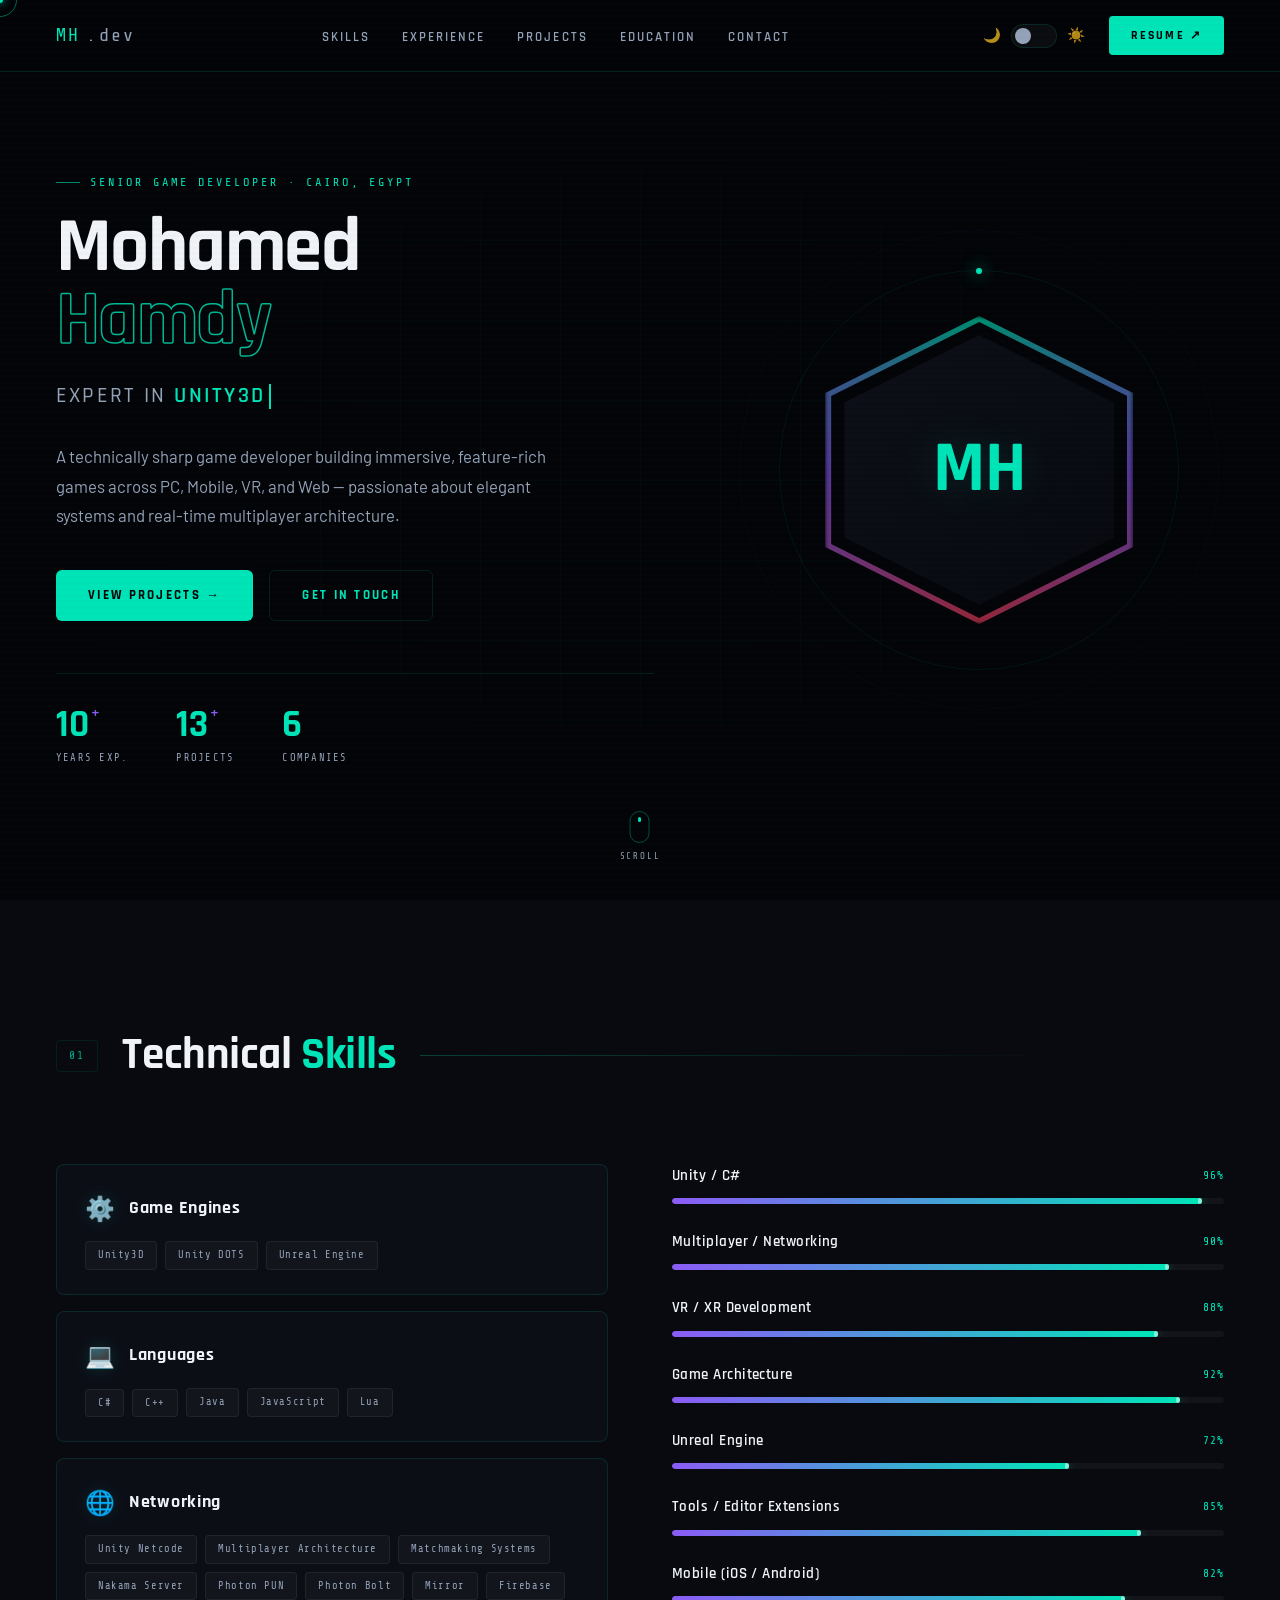
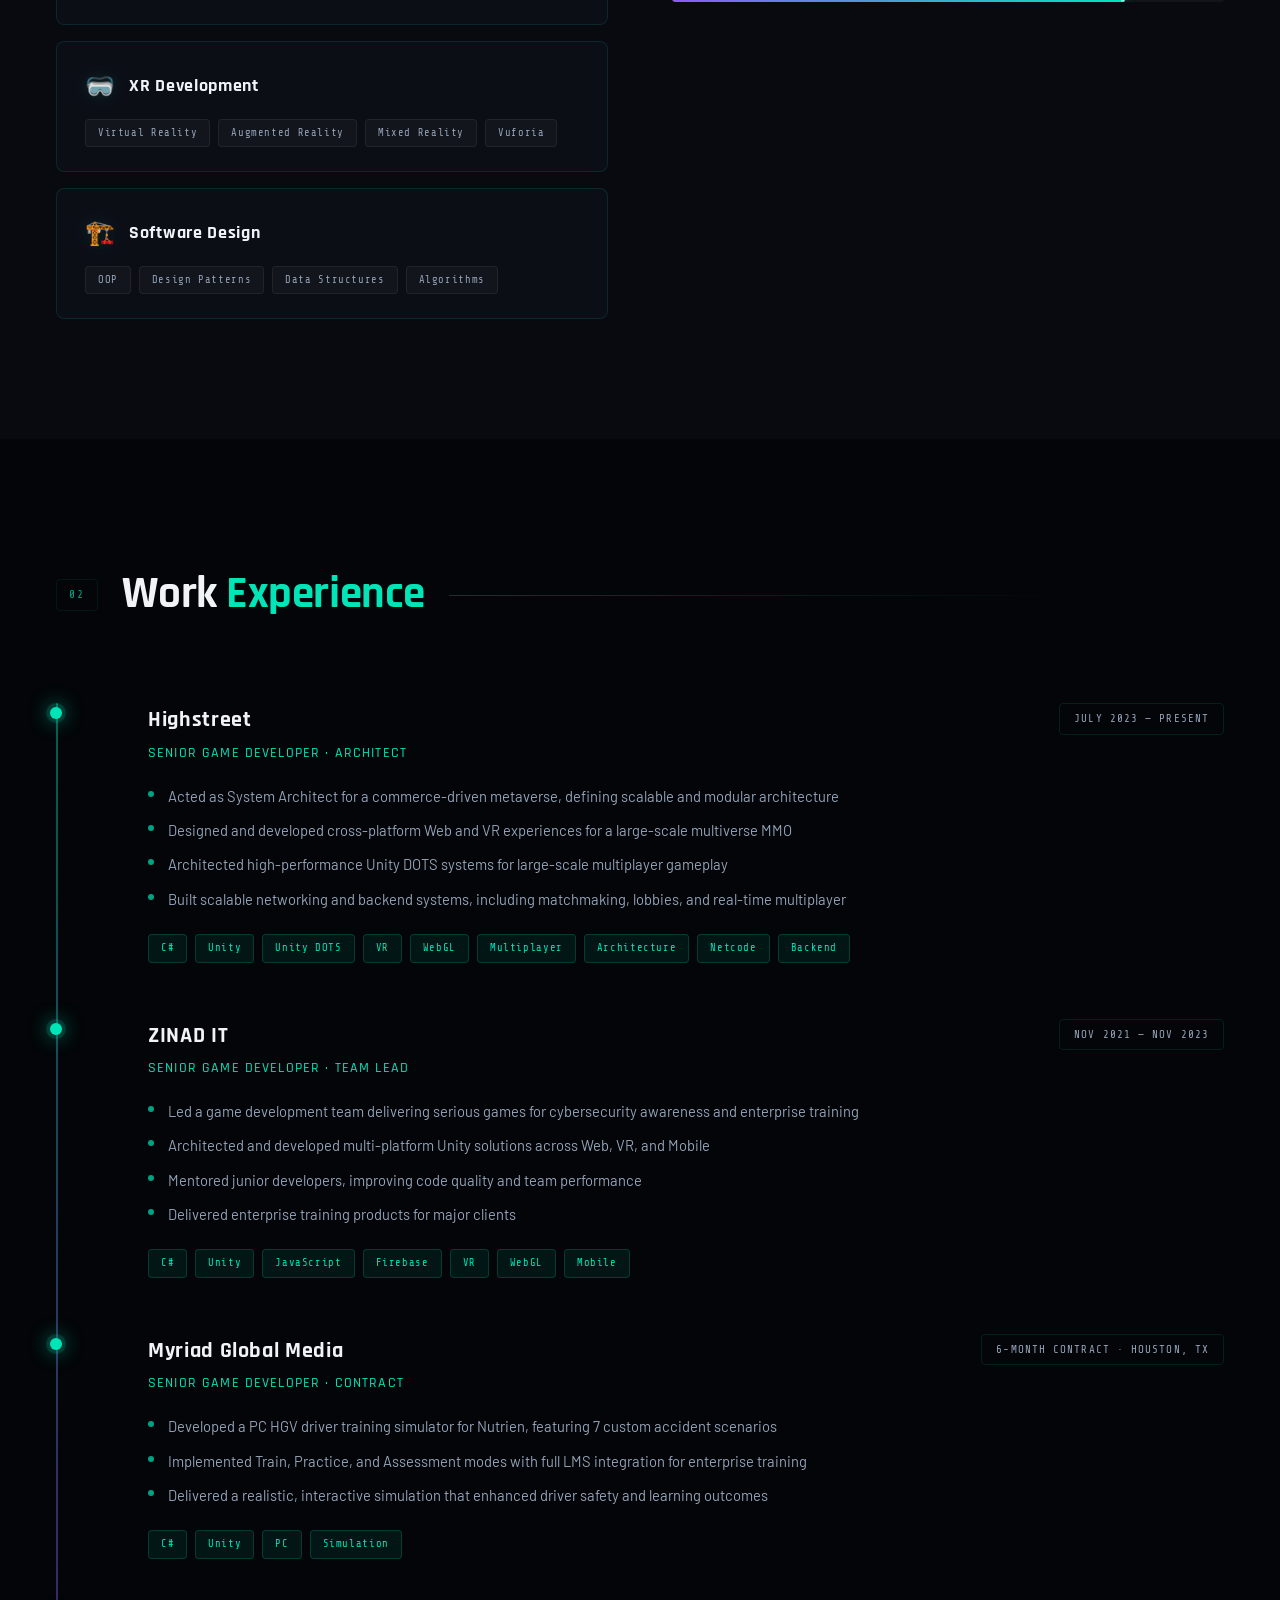
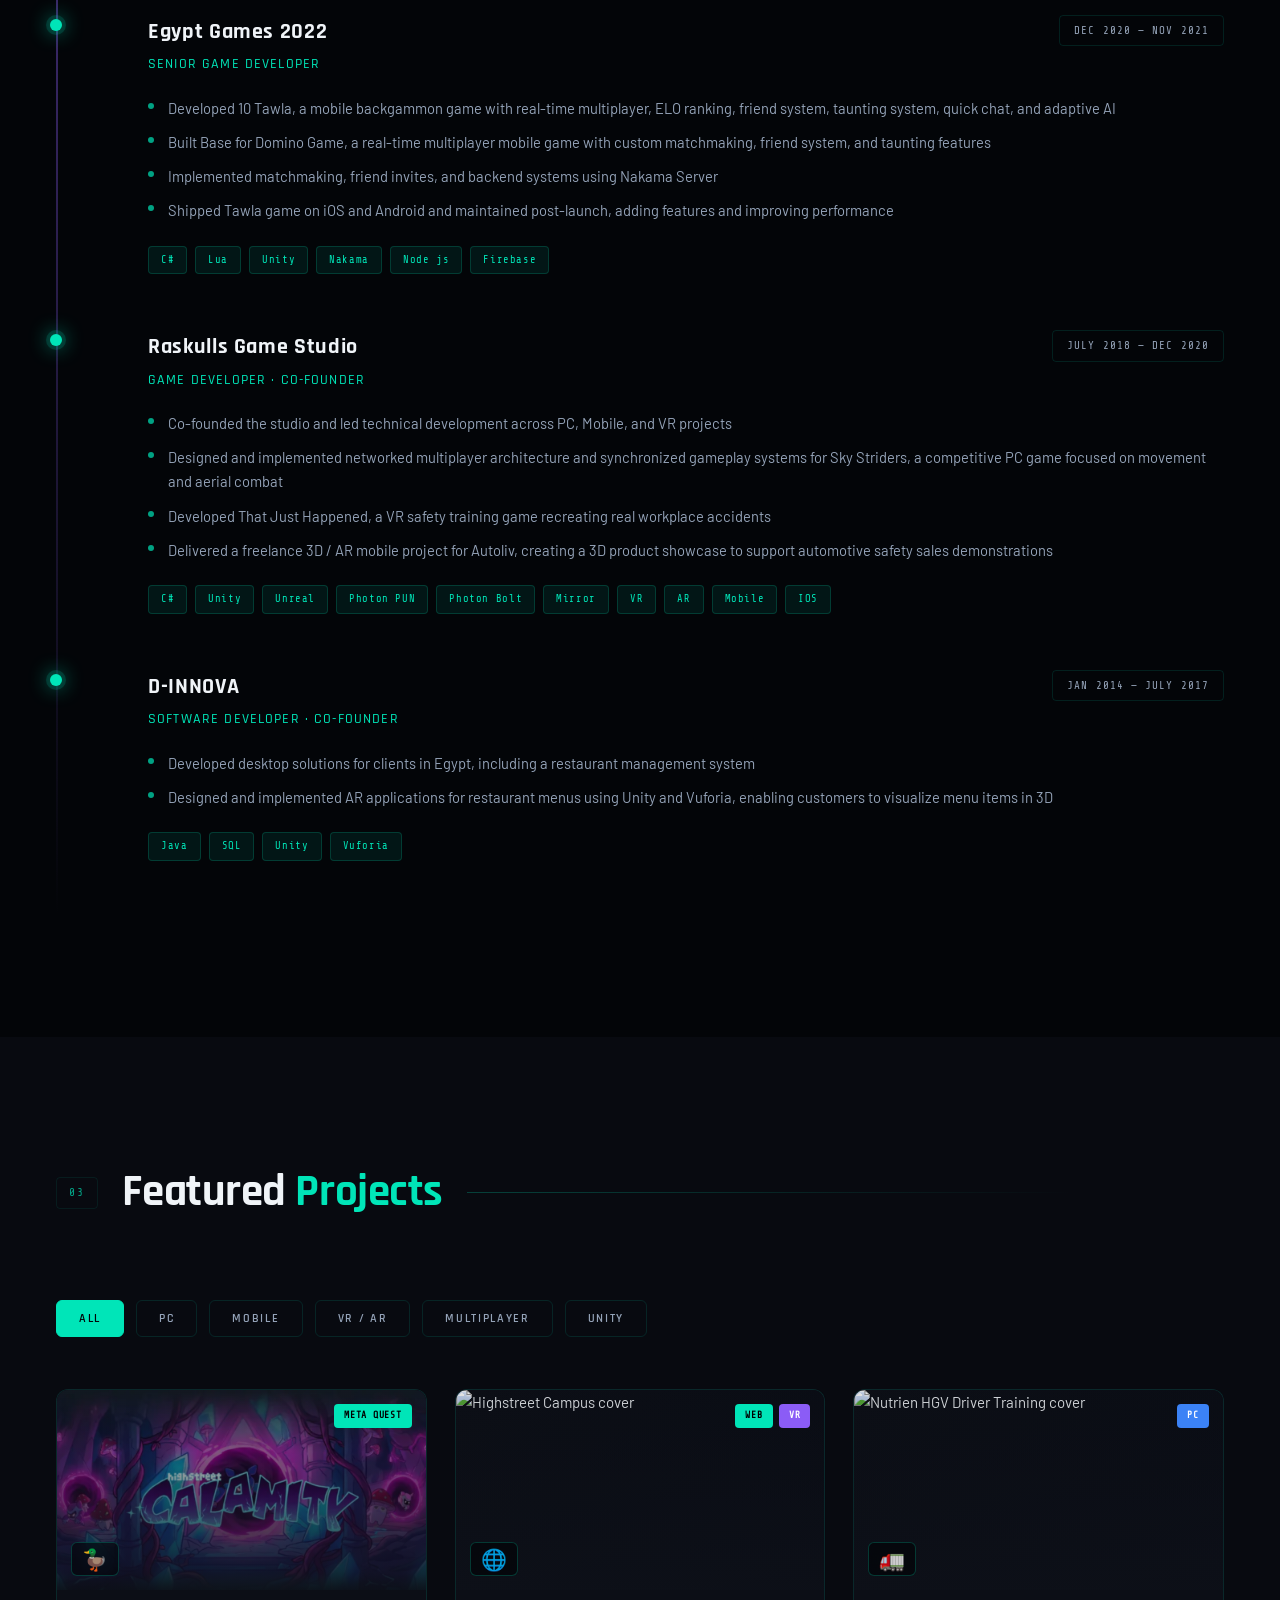
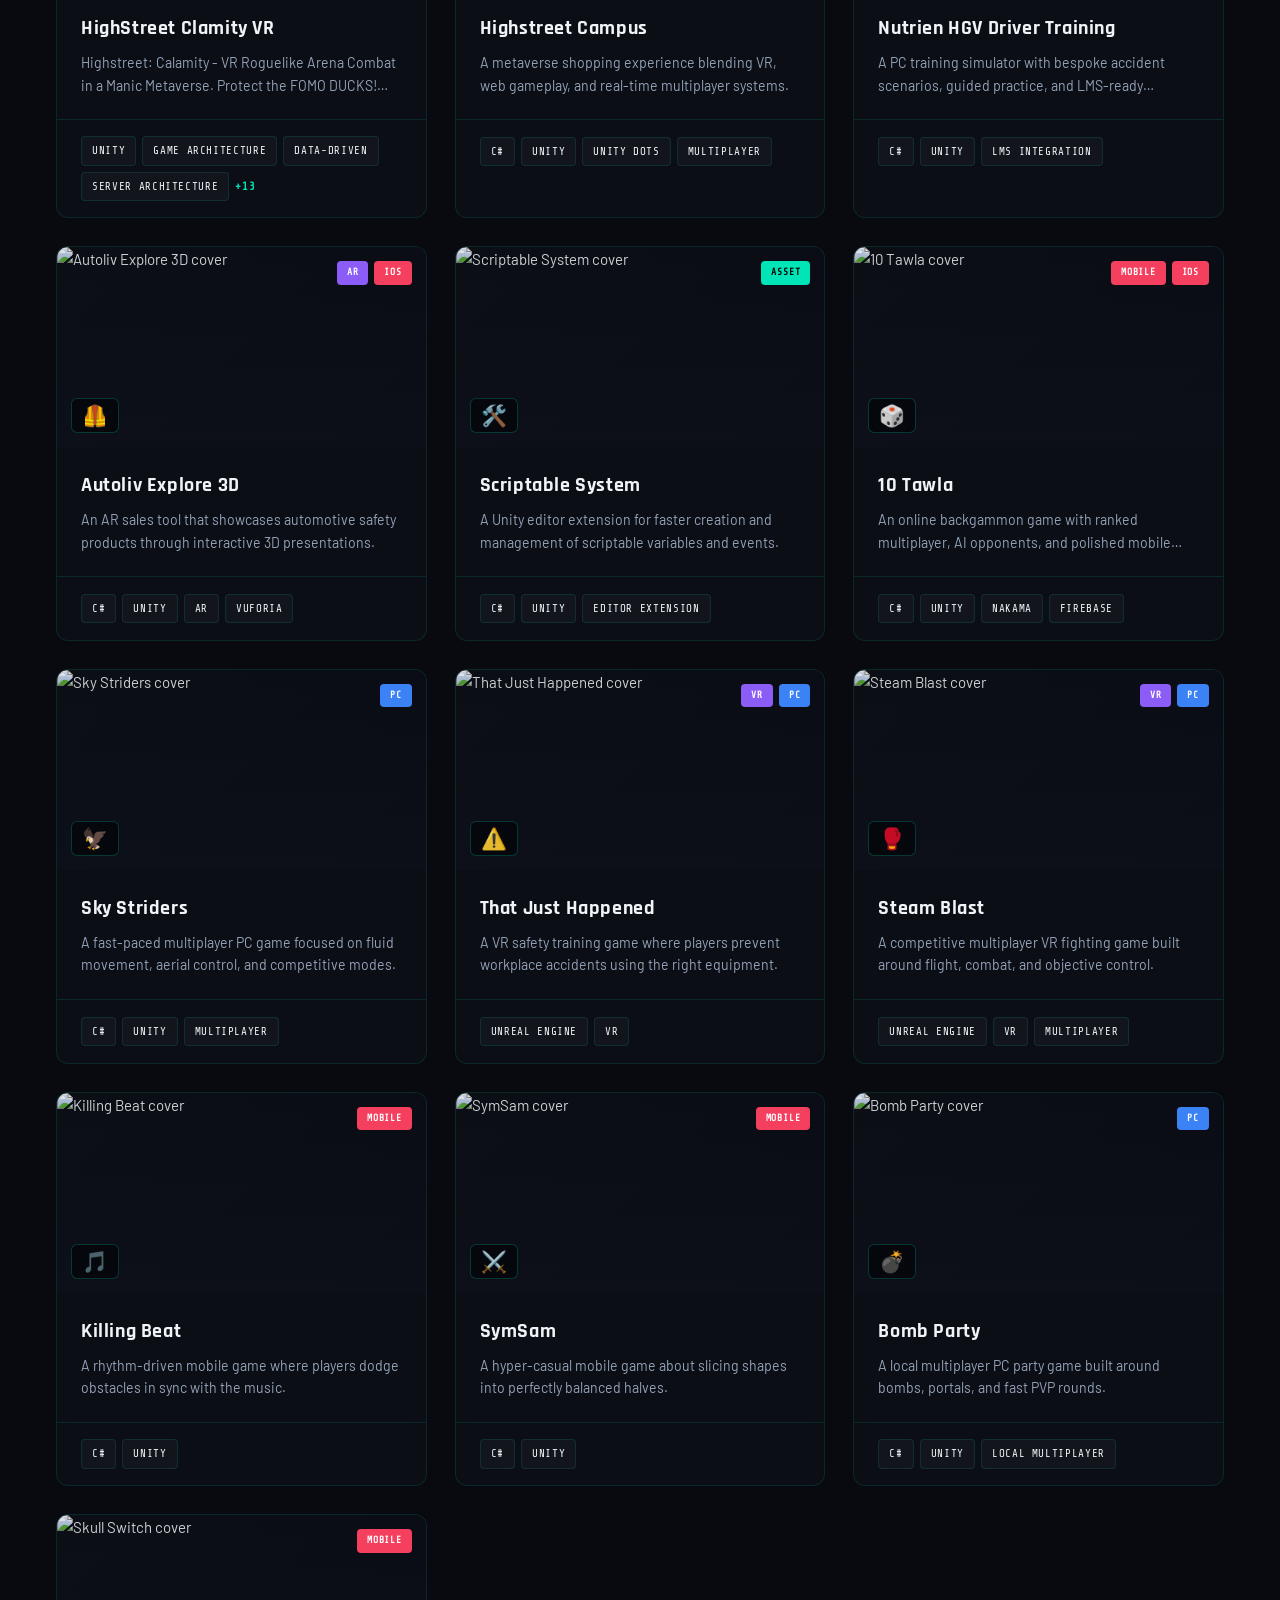
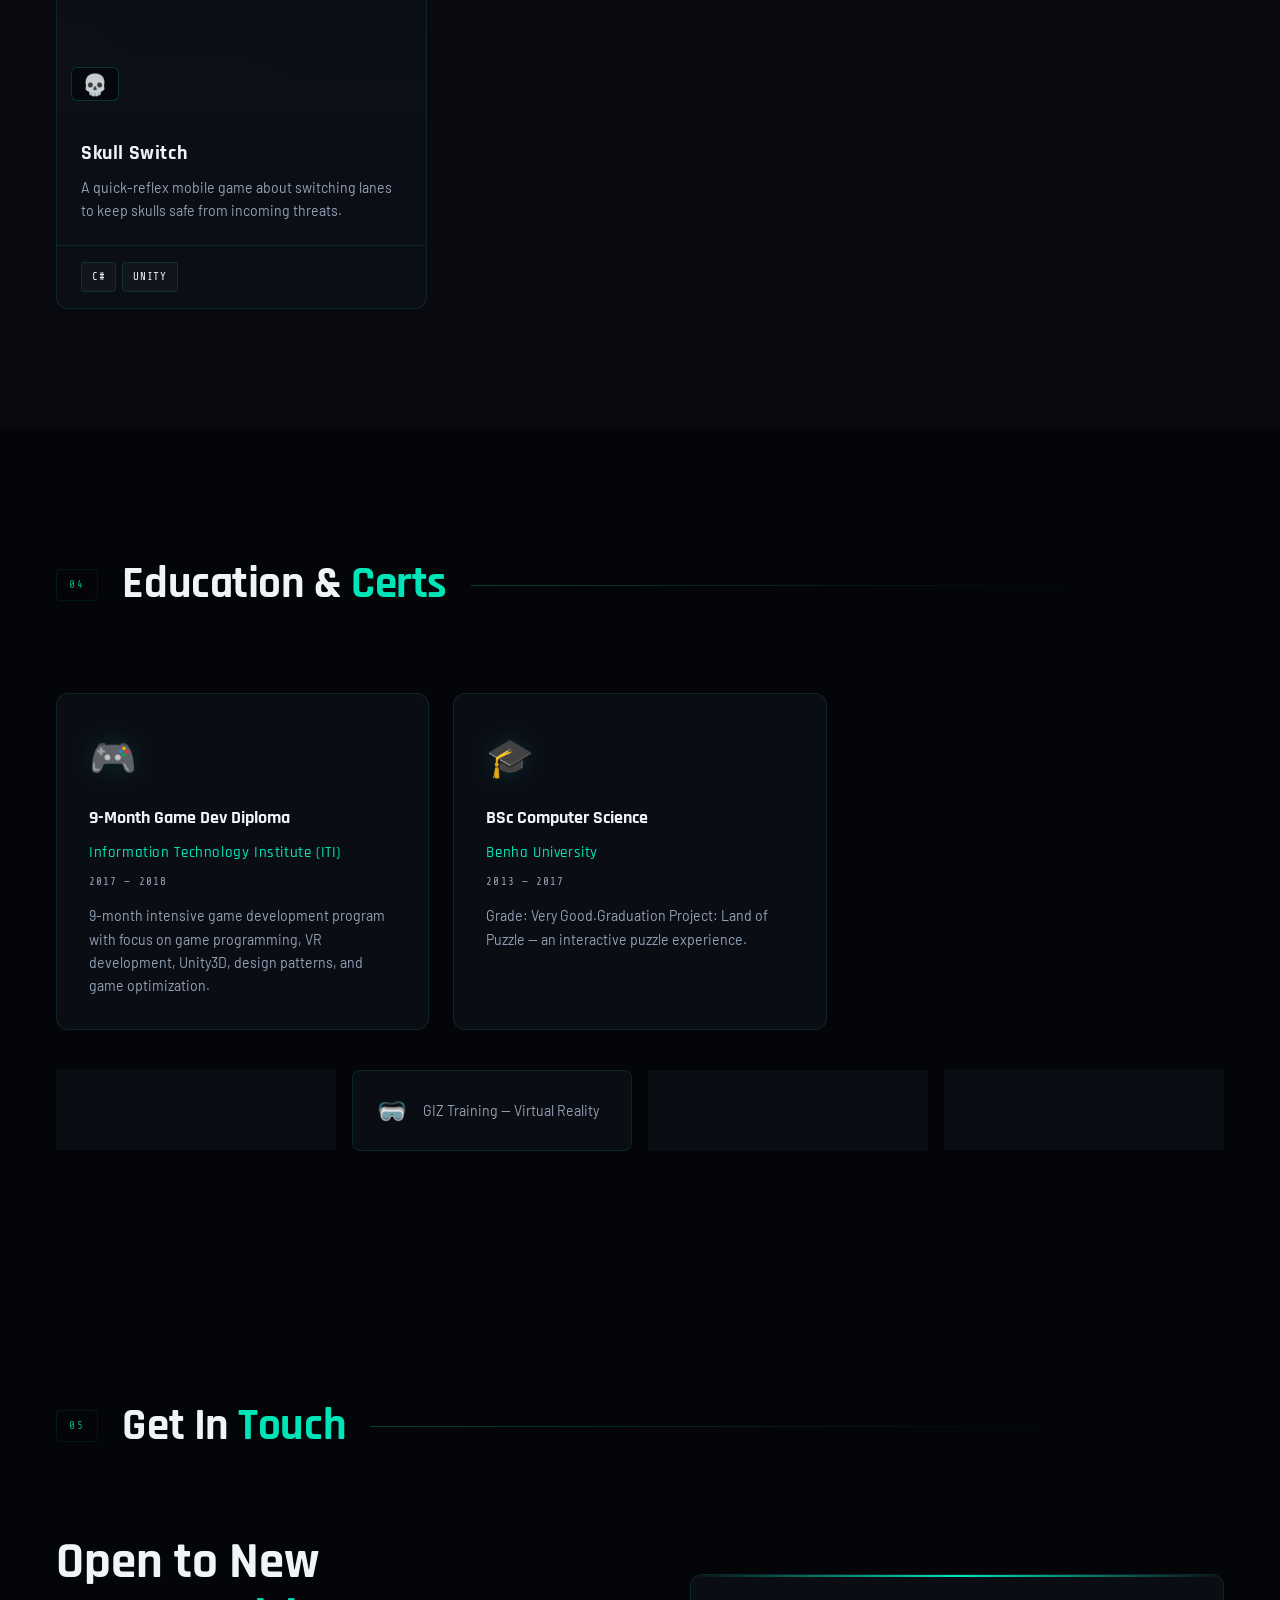
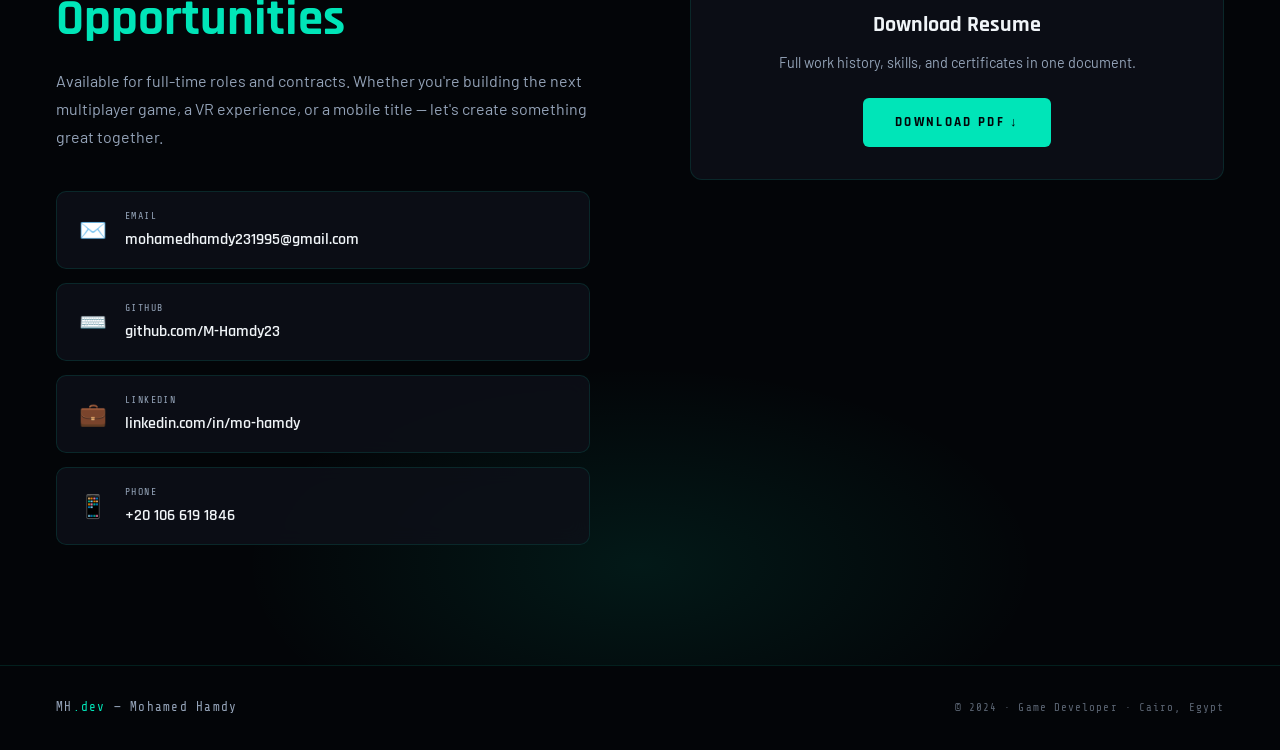
==== commit ba21efdc: "adjs clamity data" ====
--- a/index.html
+++ b/index.html
@@ -2181,7 +2181,8 @@
             margin-top: 10px
         }
 
-        .modal-video iframe {
+        .modal-video iframe,
+        .modal-video video {
             width: 100%;
             height: 100%;
             border: none
@@ -3025,6 +3026,16 @@
         }).filter(video => video.url);
     }
 
+    function isLocalVideoFile(url) {
+        if (typeof url !== 'string') return false;
+        const trimmed = url.trim();
+        if (!trimmed) return false;
+        const noQuery = trimmed.split('#')[0].split('?')[0].toLowerCase();
+        const hasVideoExt = /\.(mp4|webm|ogg|mov|m4v)$/.test(noQuery);
+        const isRemote = /^(https?:)?\/\//i.test(trimmed);
+        return hasVideoExt && !isRemote;
+    }
+
     function normalizeProjectScreenshots(project) {
         const source = Array.isArray(project.media) && project.media.length
             ? project.media
@@ -3119,13 +3130,19 @@
         document.getElementById('m-about').textContent = p.desc;
         const mediaEl = document.getElementById('m-media');
         const videos = normalizeProjectVideos(p);
-        const videoHTML = videos.map((video, idx) => `
+        const videoHTML = videos.map((video, idx) => {
+            const frameHTML = isLocalVideoFile(video.url)
+                ? `<video src="${video.url}" title="${p.name} video ${idx + 1}" controls preload="metadata" playsinline></video>`
+                : `<iframe src="${video.url}" title="${p.name} video ${idx + 1}" allow="accelerometer; encrypted-media; gyroscope; picture-in-picture" allowfullscreen></iframe>`;
+
+            return `
     <div class="modal-media-block modal-video-card">
       <div class="modal-media-head">
         <div class="modal-video-title">🎥 ${video.label}</div>
       </div>
-      <div class="modal-video"><div class="modal-video-frame"><iframe src="${video.url}" title="${p.name} video ${idx + 1}" allow="accelerometer; autoplay; encrypted-media; gyroscope; picture-in-picture" allowfullscreen></iframe></div></div>
-    </div>`).join('');
+      <div class="modal-video"><div class="modal-video-frame">${frameHTML}</div></div>
+    </div>`;
+        }).join('');
         const screenshotsHTML = screenshots.map((shot, idx) => `
     <button type="button" class="modal-media-block modal-screenshot-btn" data-src="${shot.src}" data-alt="${shot.alt}">
       <span class="modal-media-head">
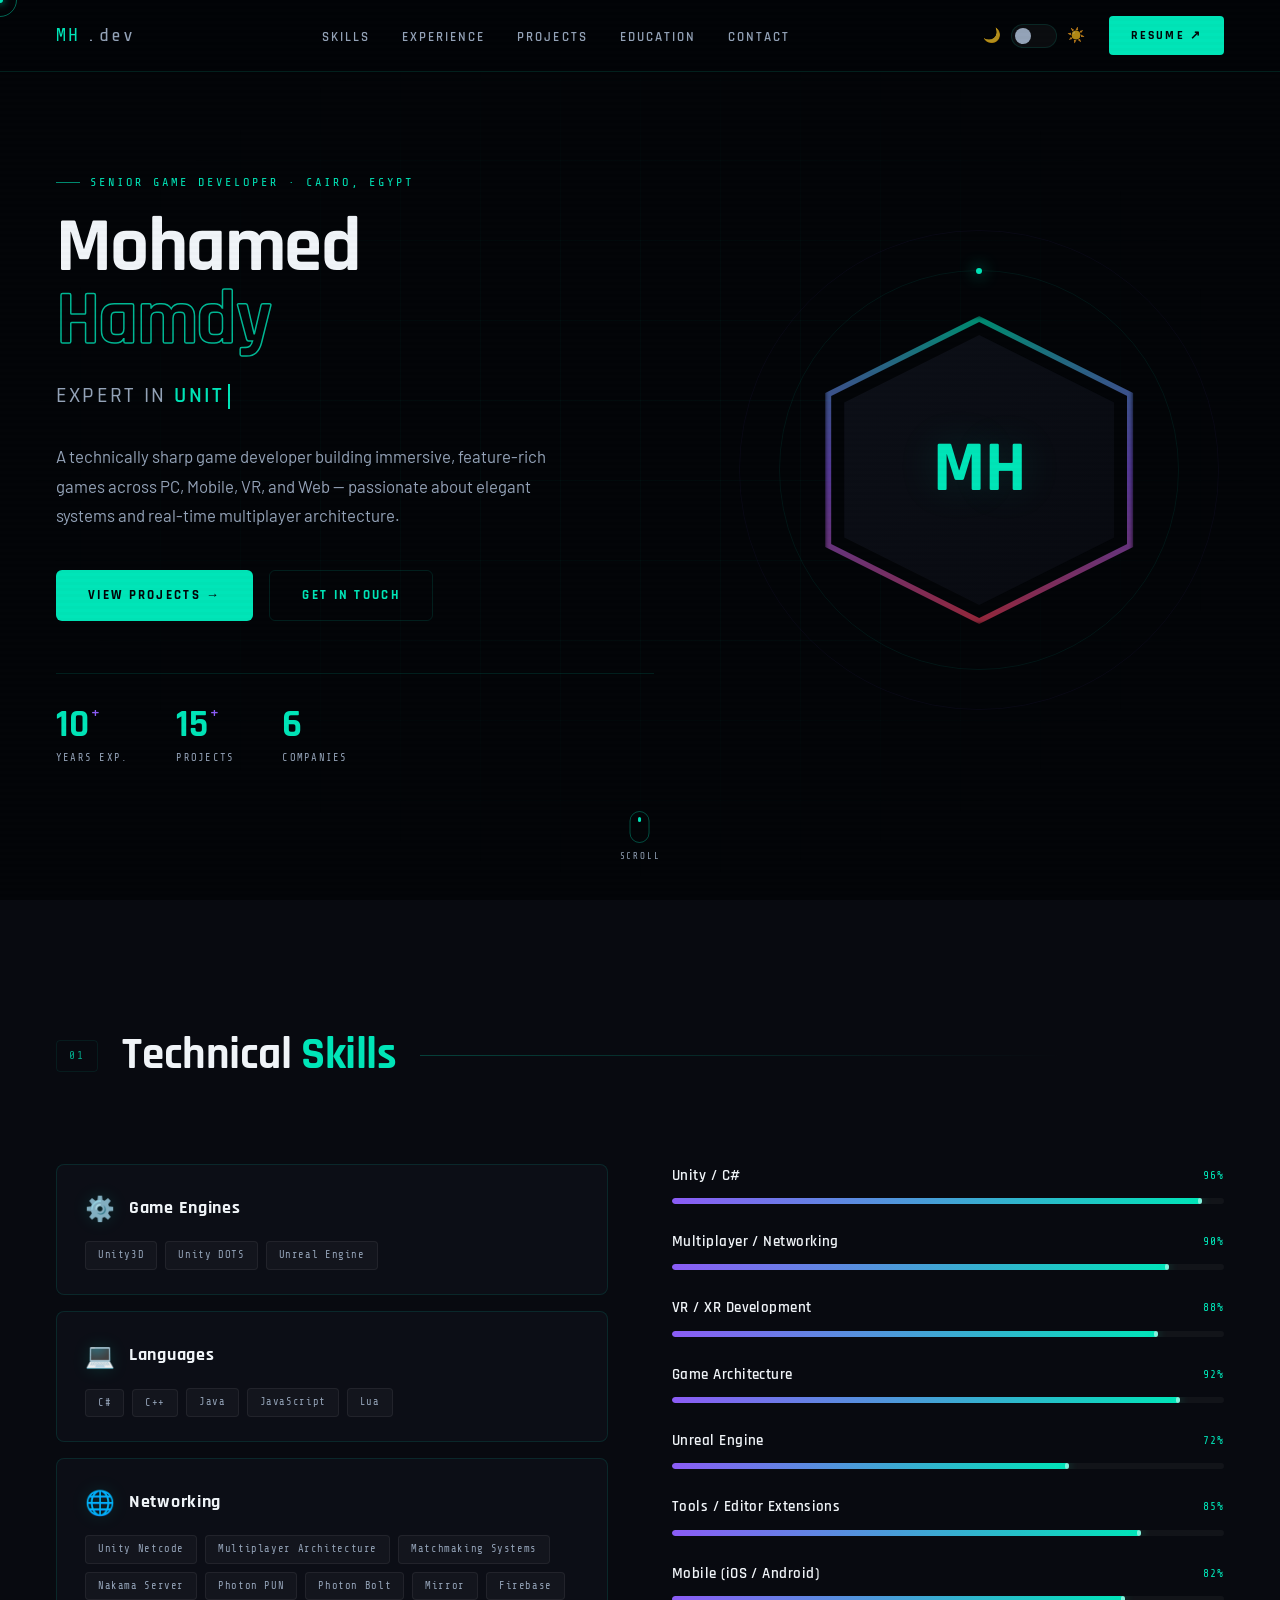
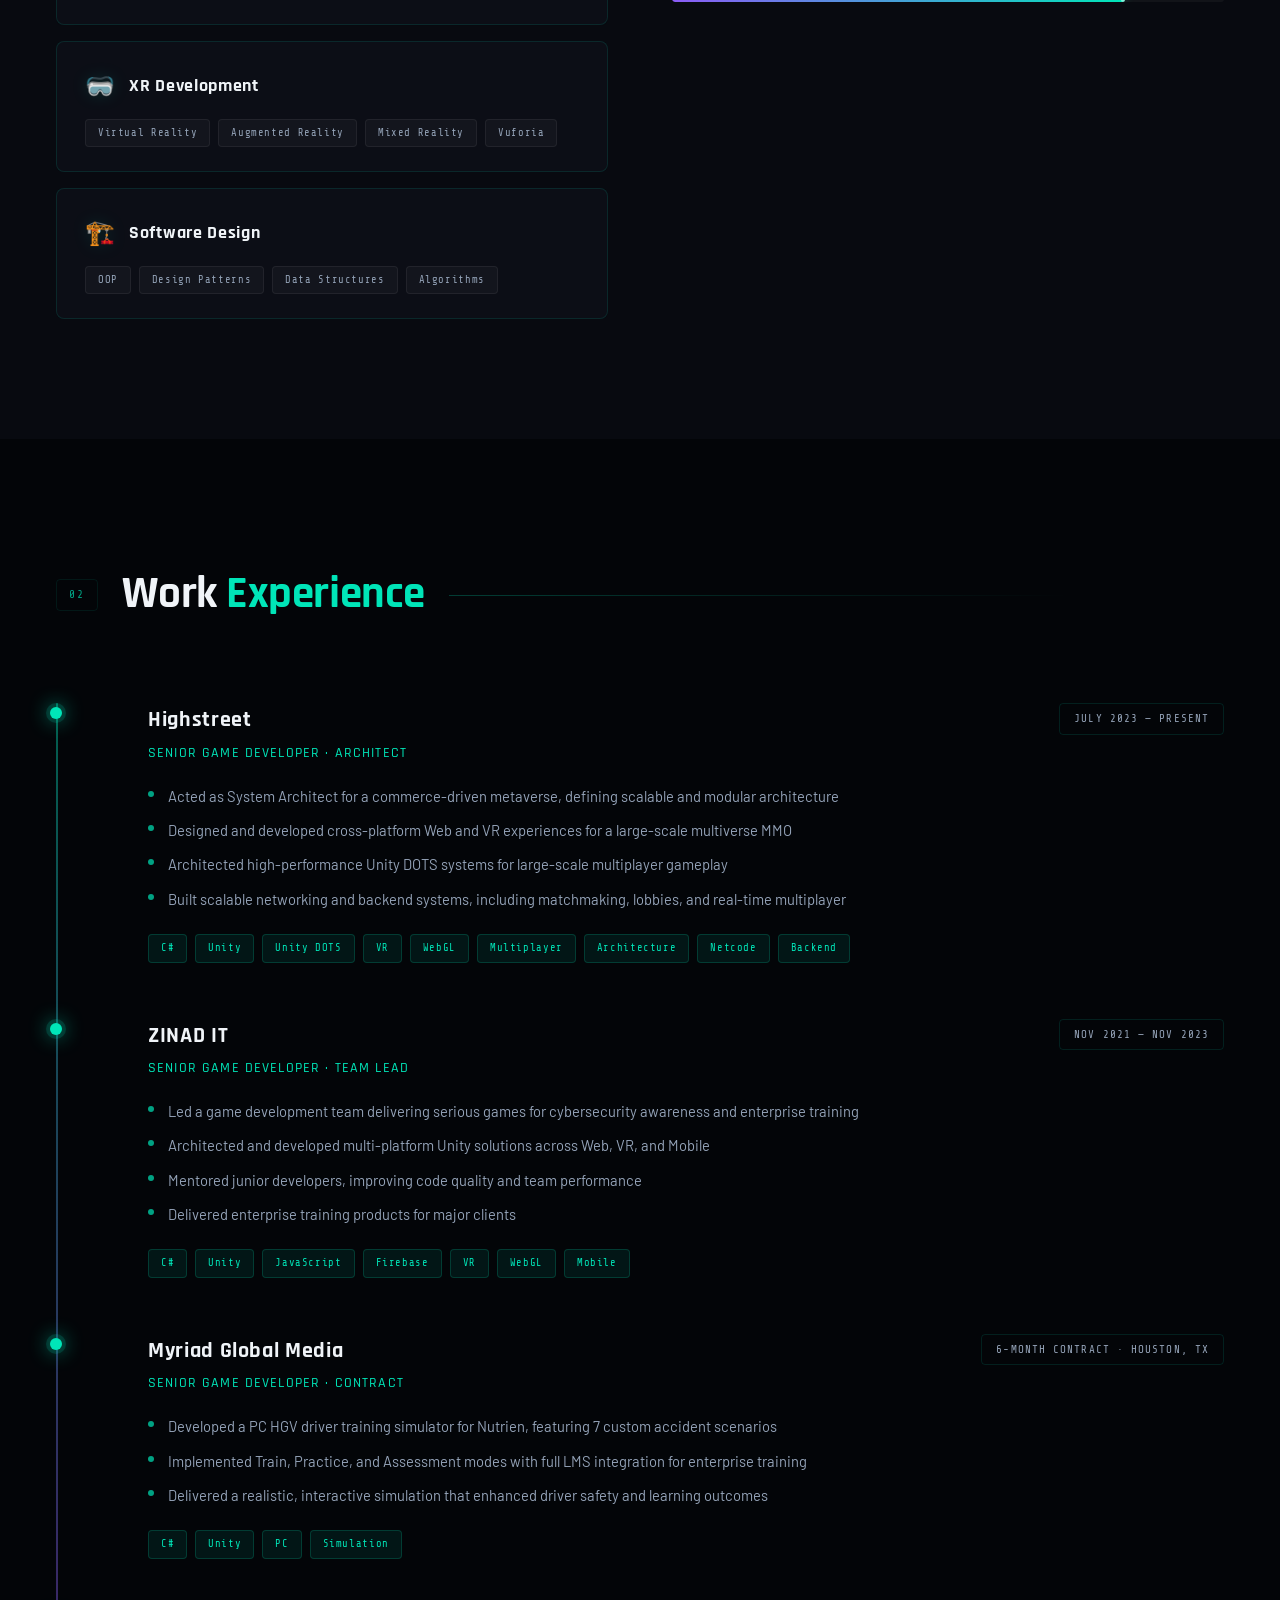
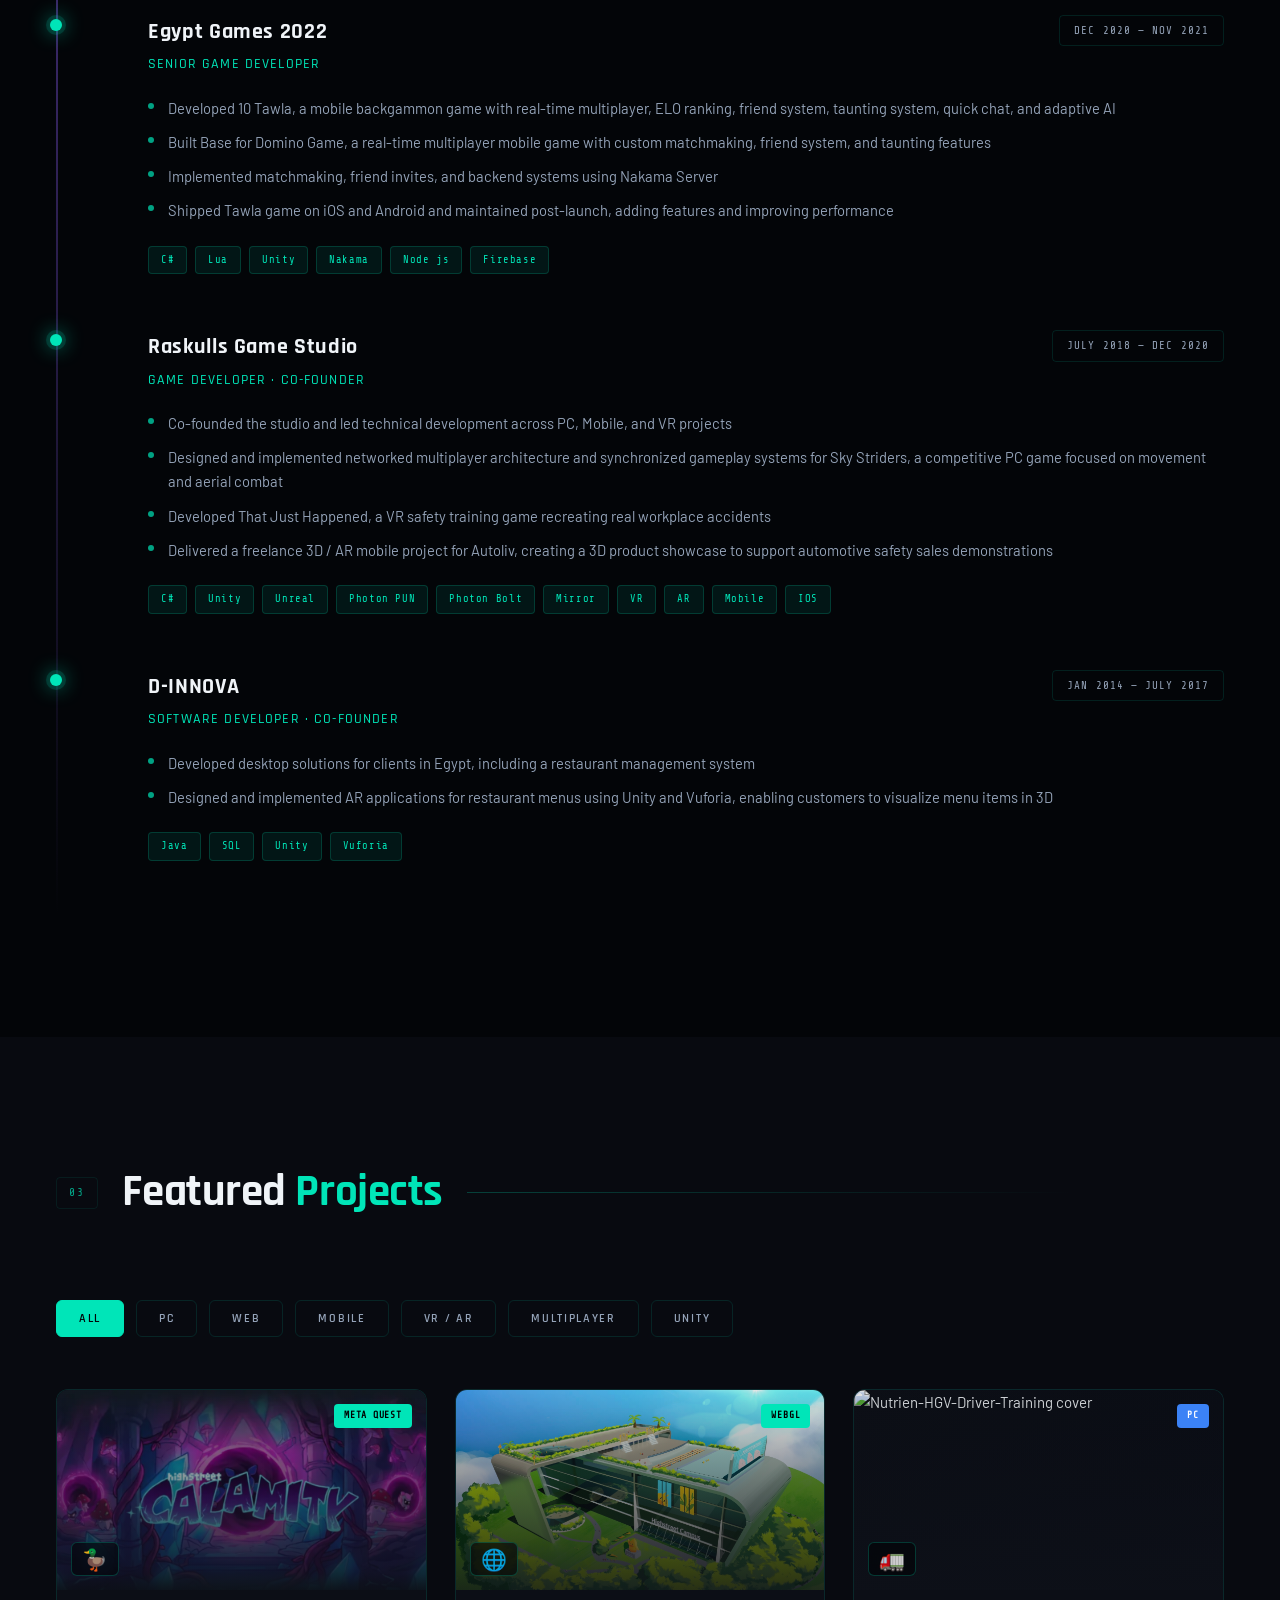
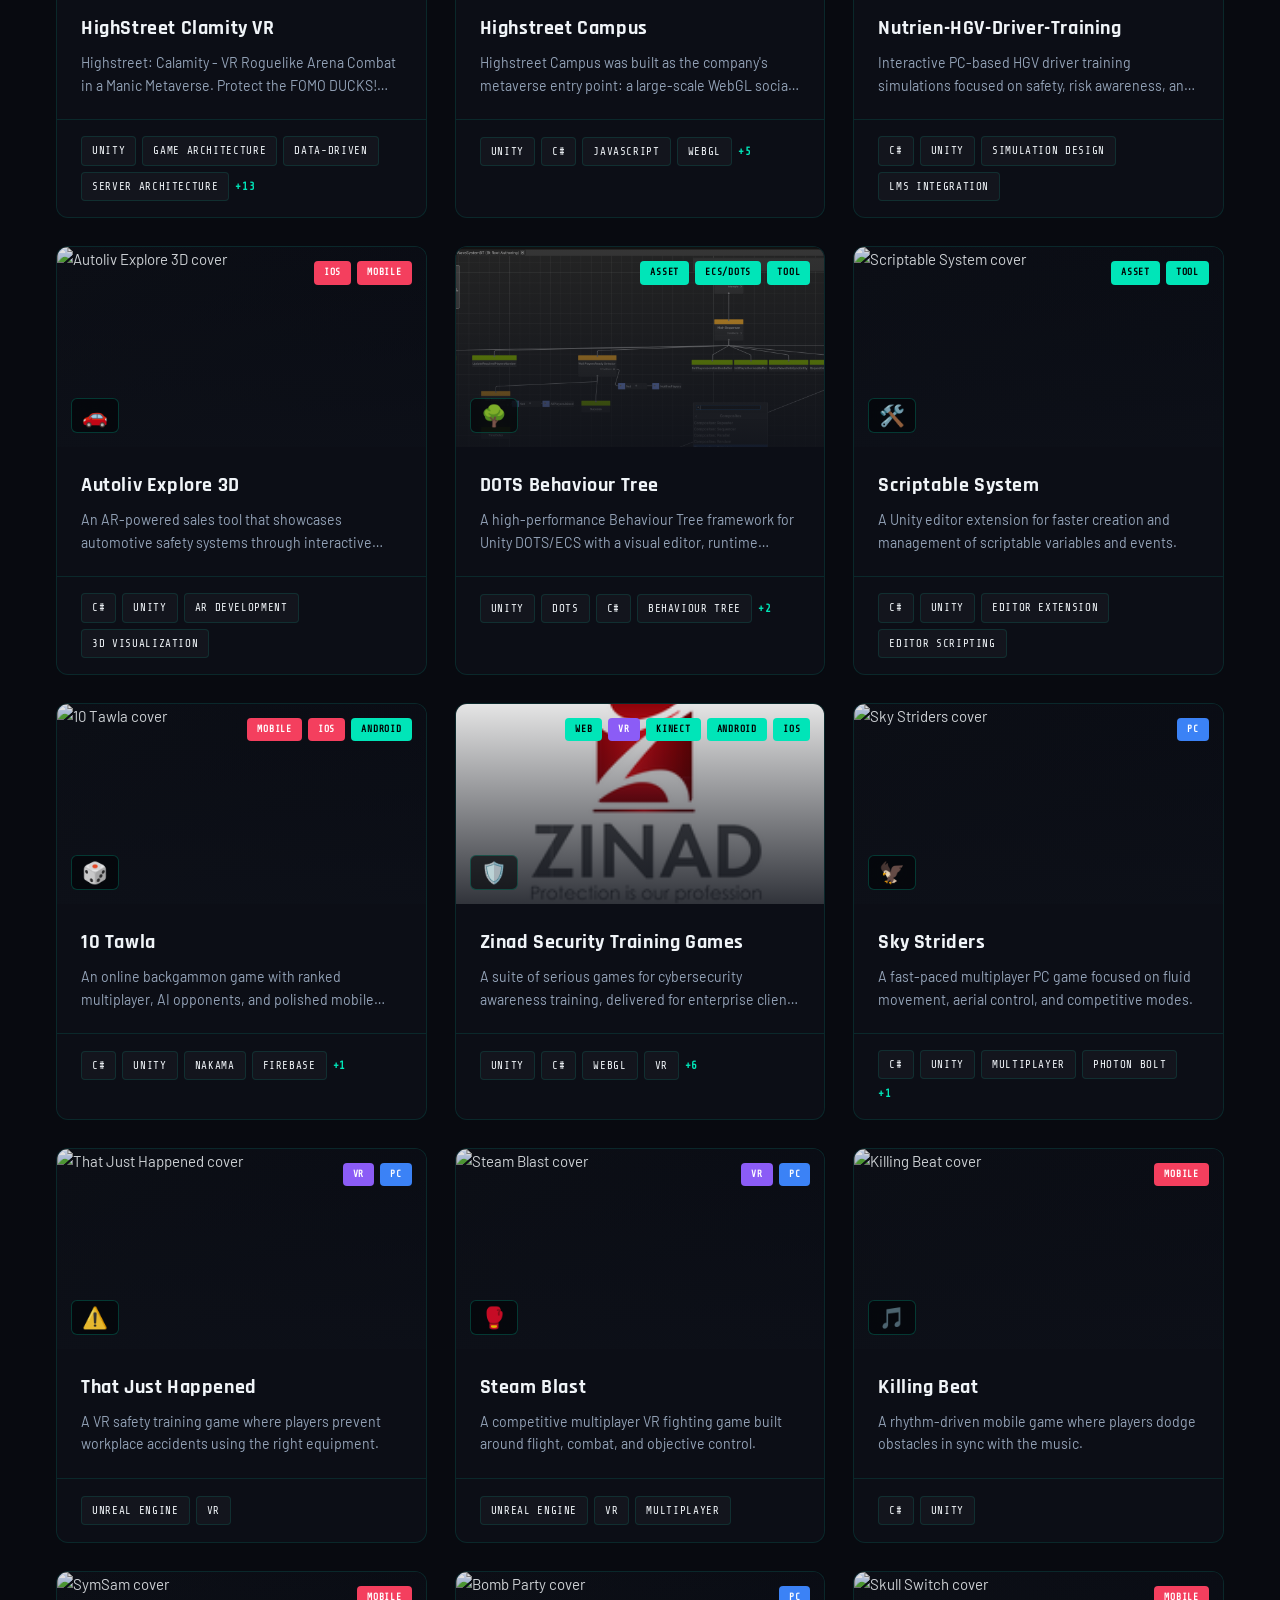
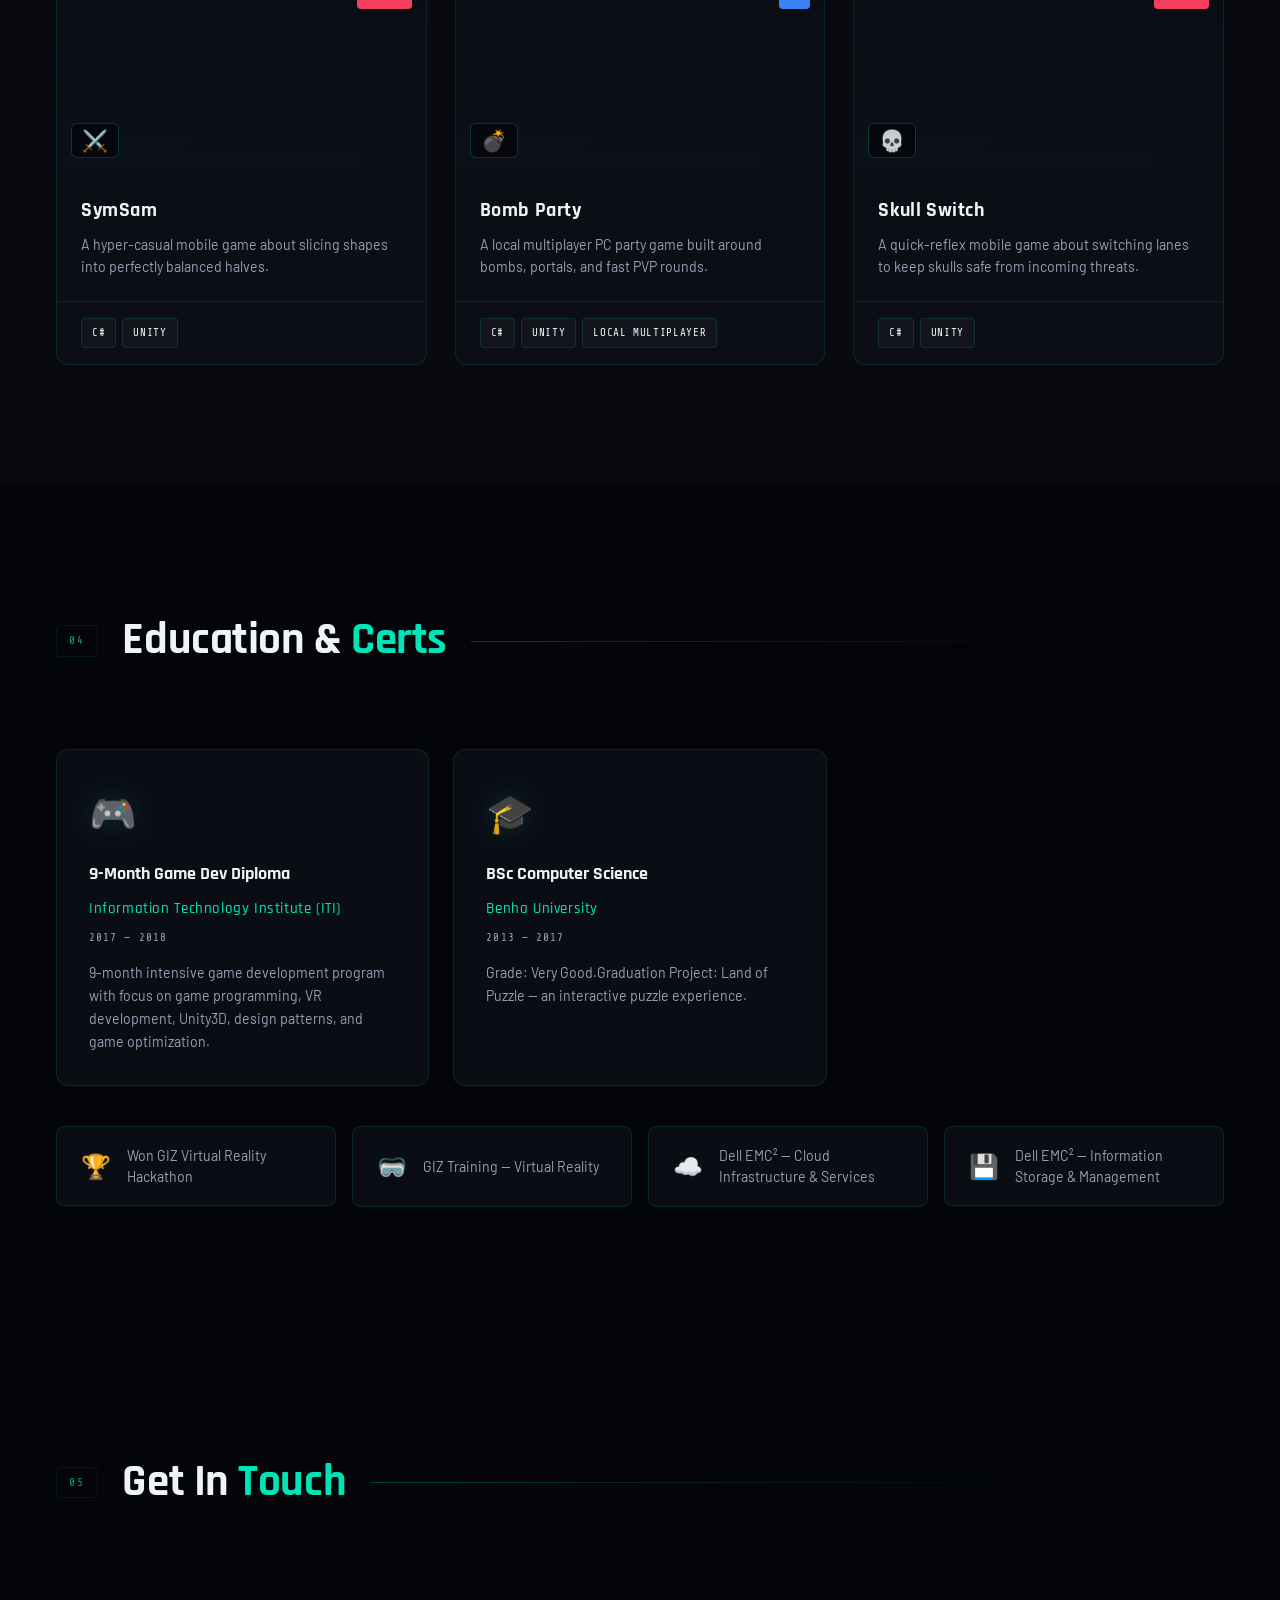
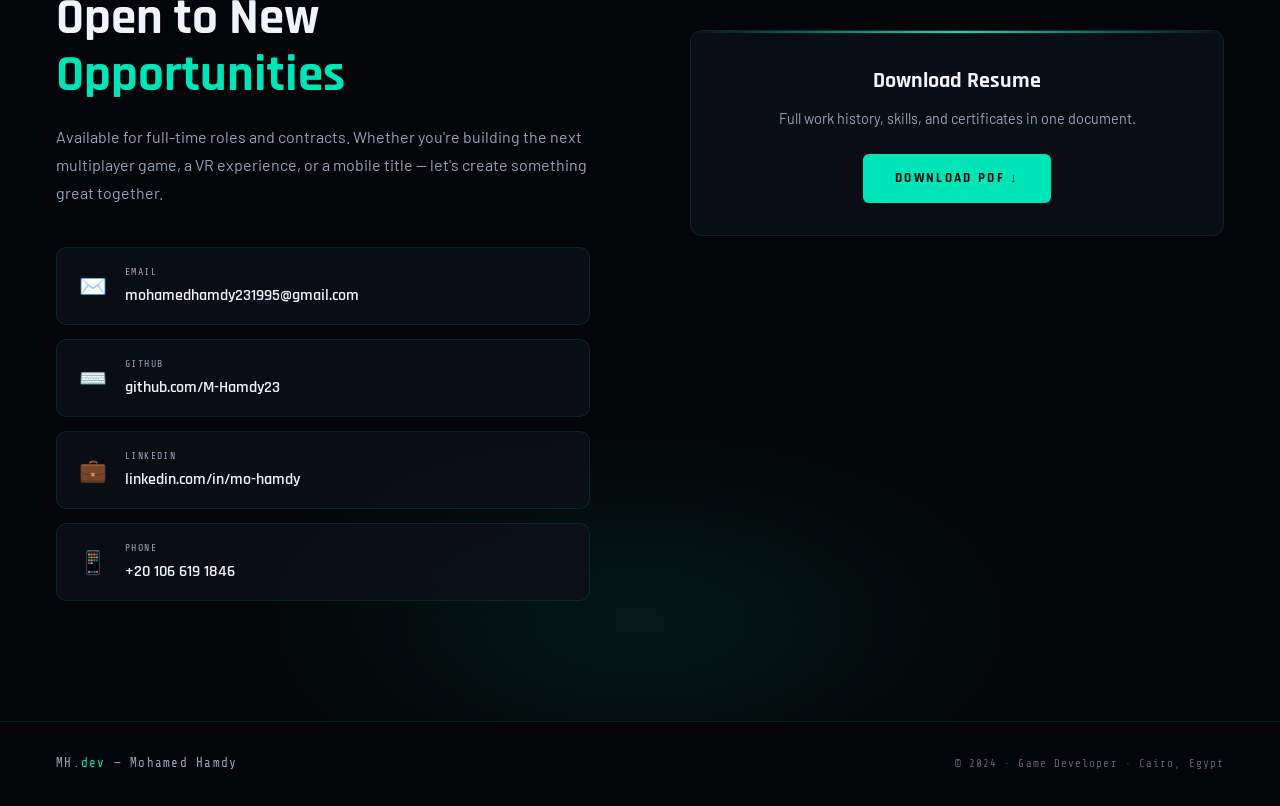
==== commit 01146a18: "adj data" ====
--- a/index.html
+++ b/index.html
@@ -2649,6 +2649,7 @@
         <div class="filter-bar reveal">
             <button class="filter-btn active" onclick="filterProjects('all',this)">All</button>
             <button class="filter-btn" onclick="filterProjects('pc',this)">PC</button>
+            <button class="filter-btn" onclick="filterProjects('web',this)">Web</button>
             <button class="filter-btn" onclick="filterProjects('mobile',this)">Mobile</button>
             <button class="filter-btn" onclick="filterProjects('vr',this)">VR / AR</button>
             <button class="filter-btn" onclick="filterProjects('multiplayer',this)">Multiplayer</button>
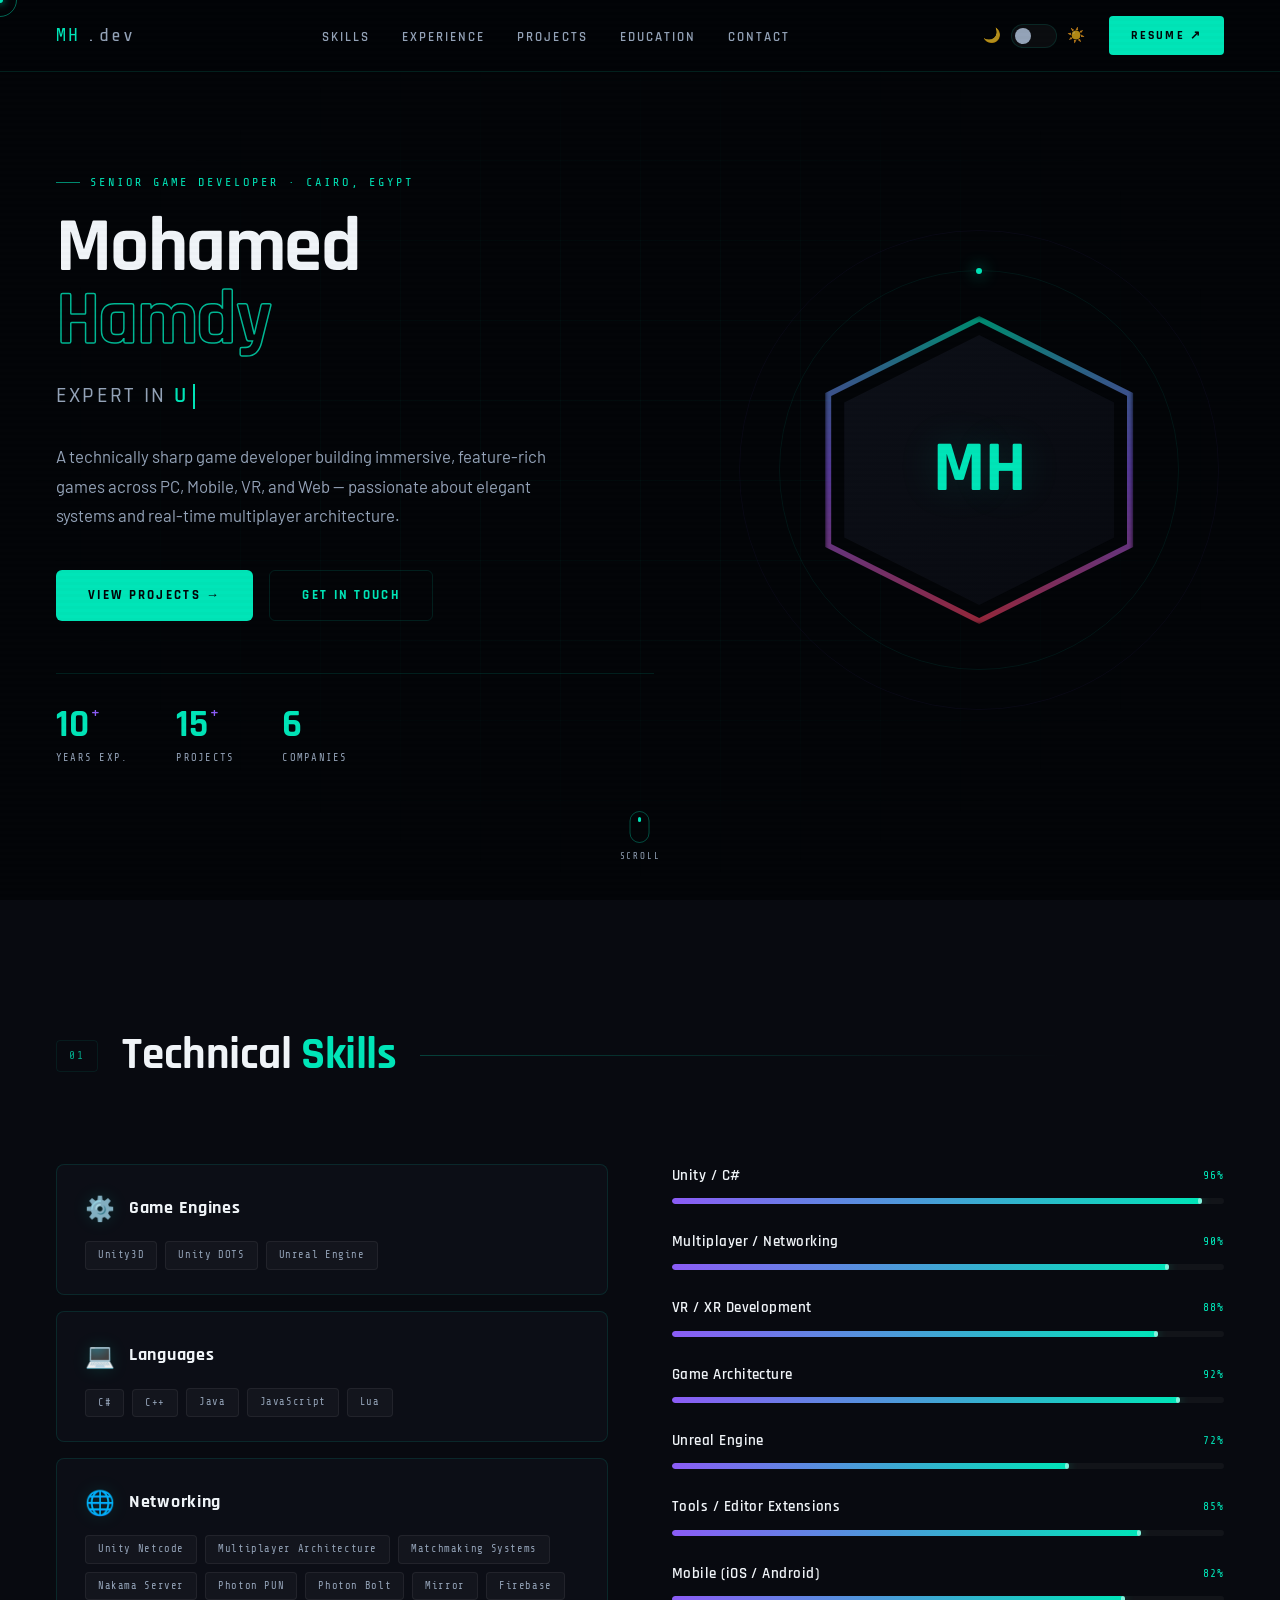
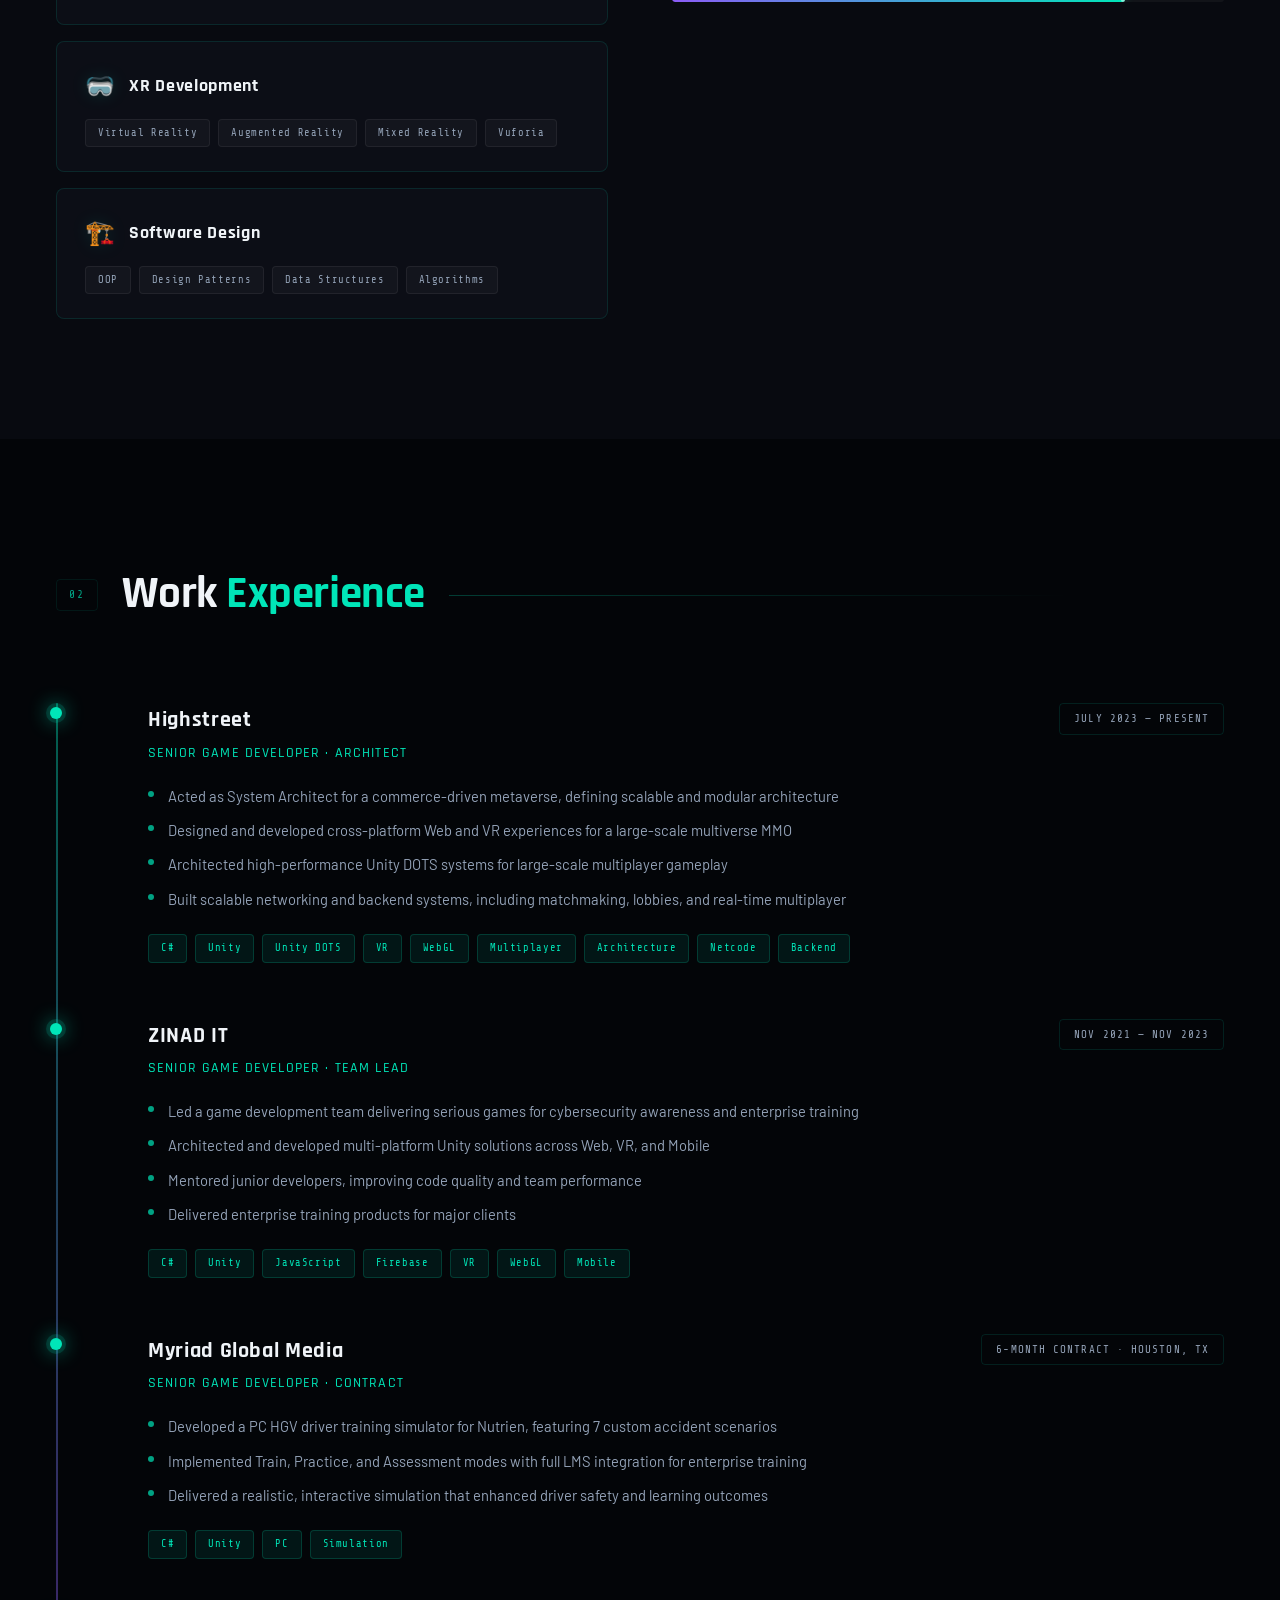
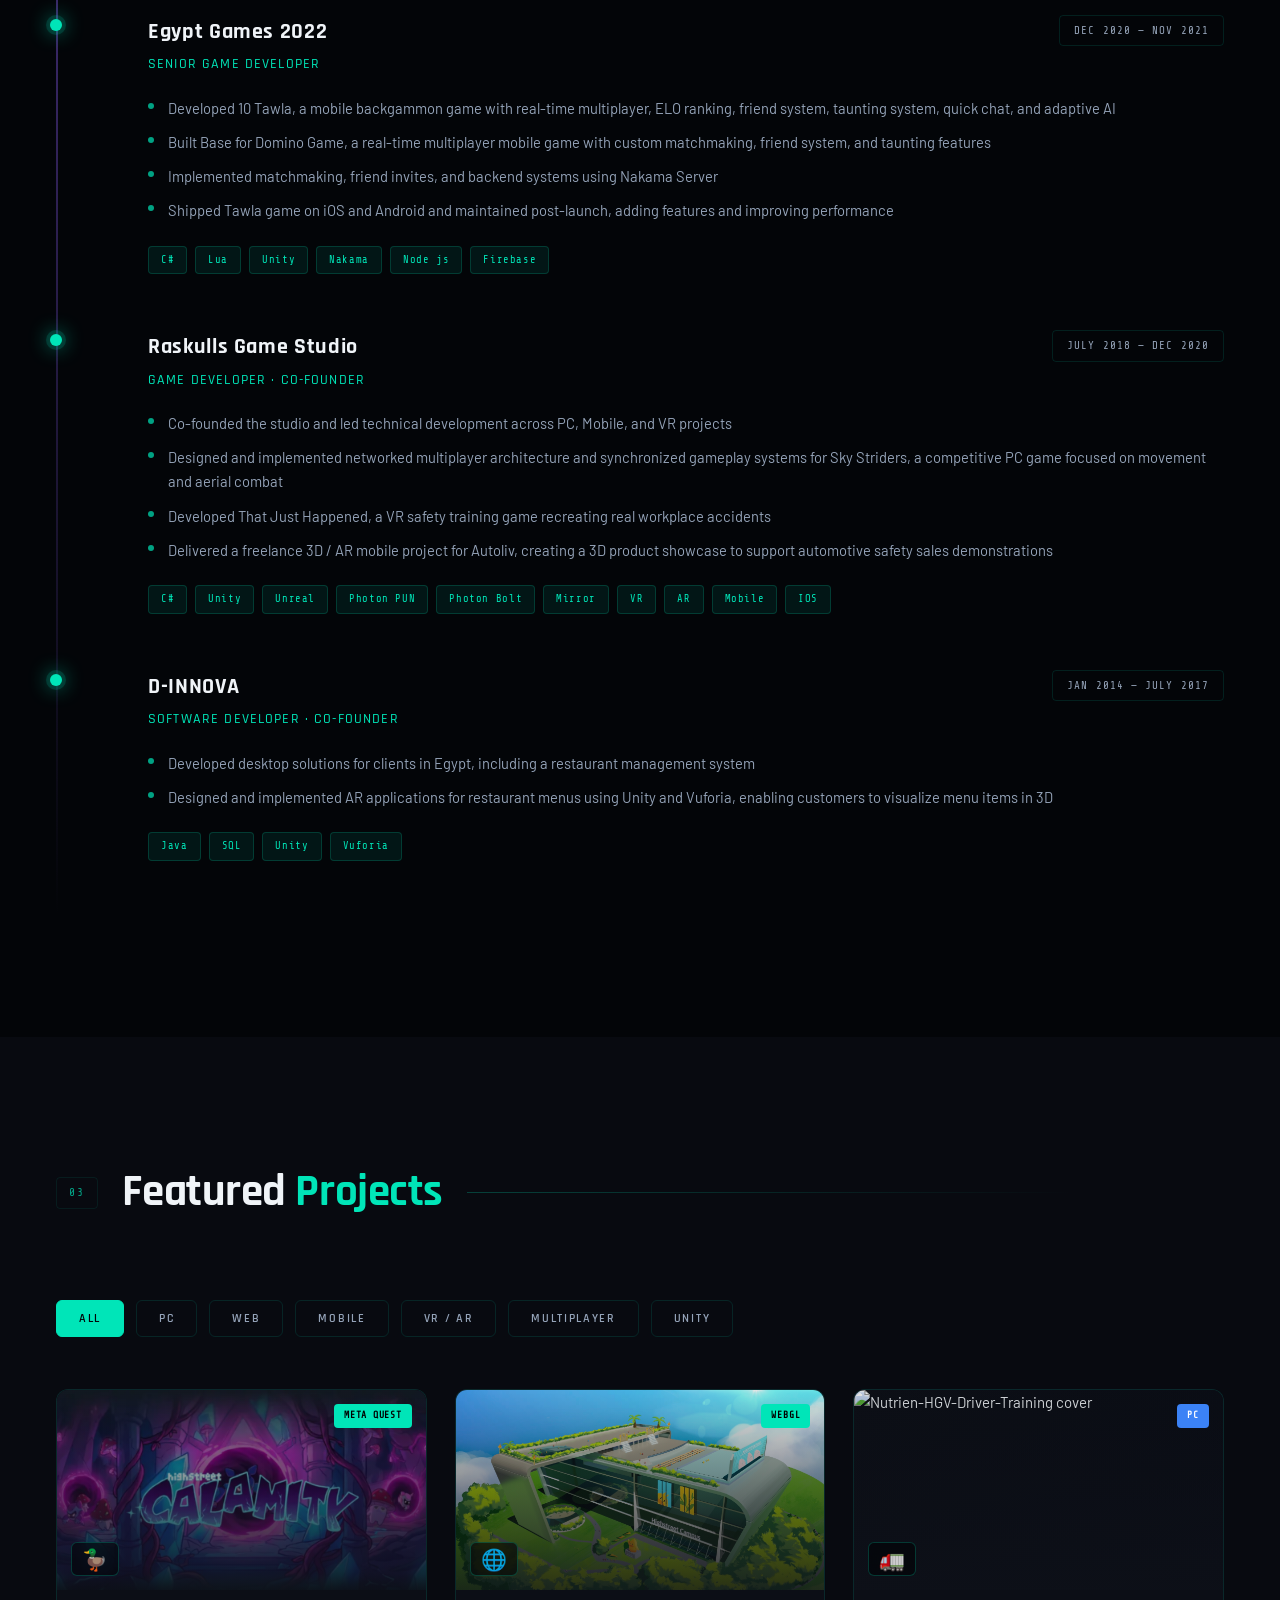
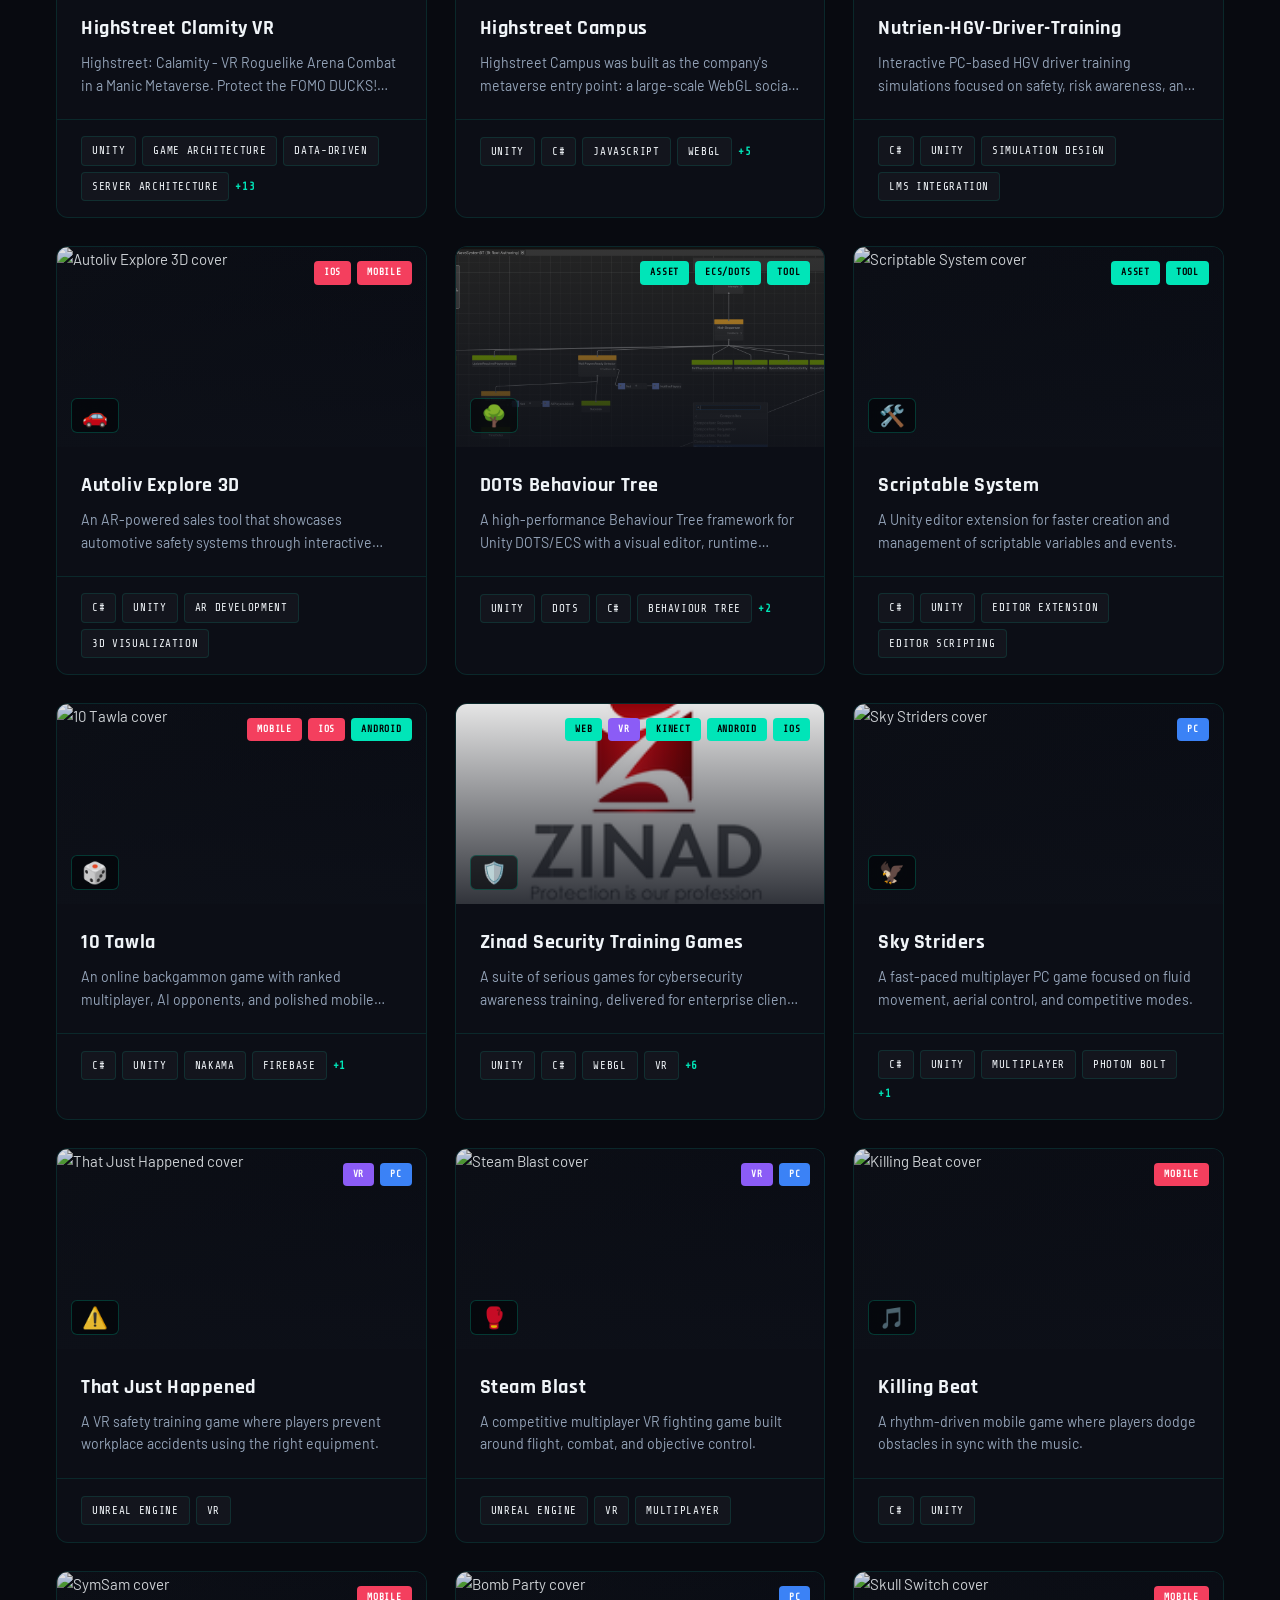
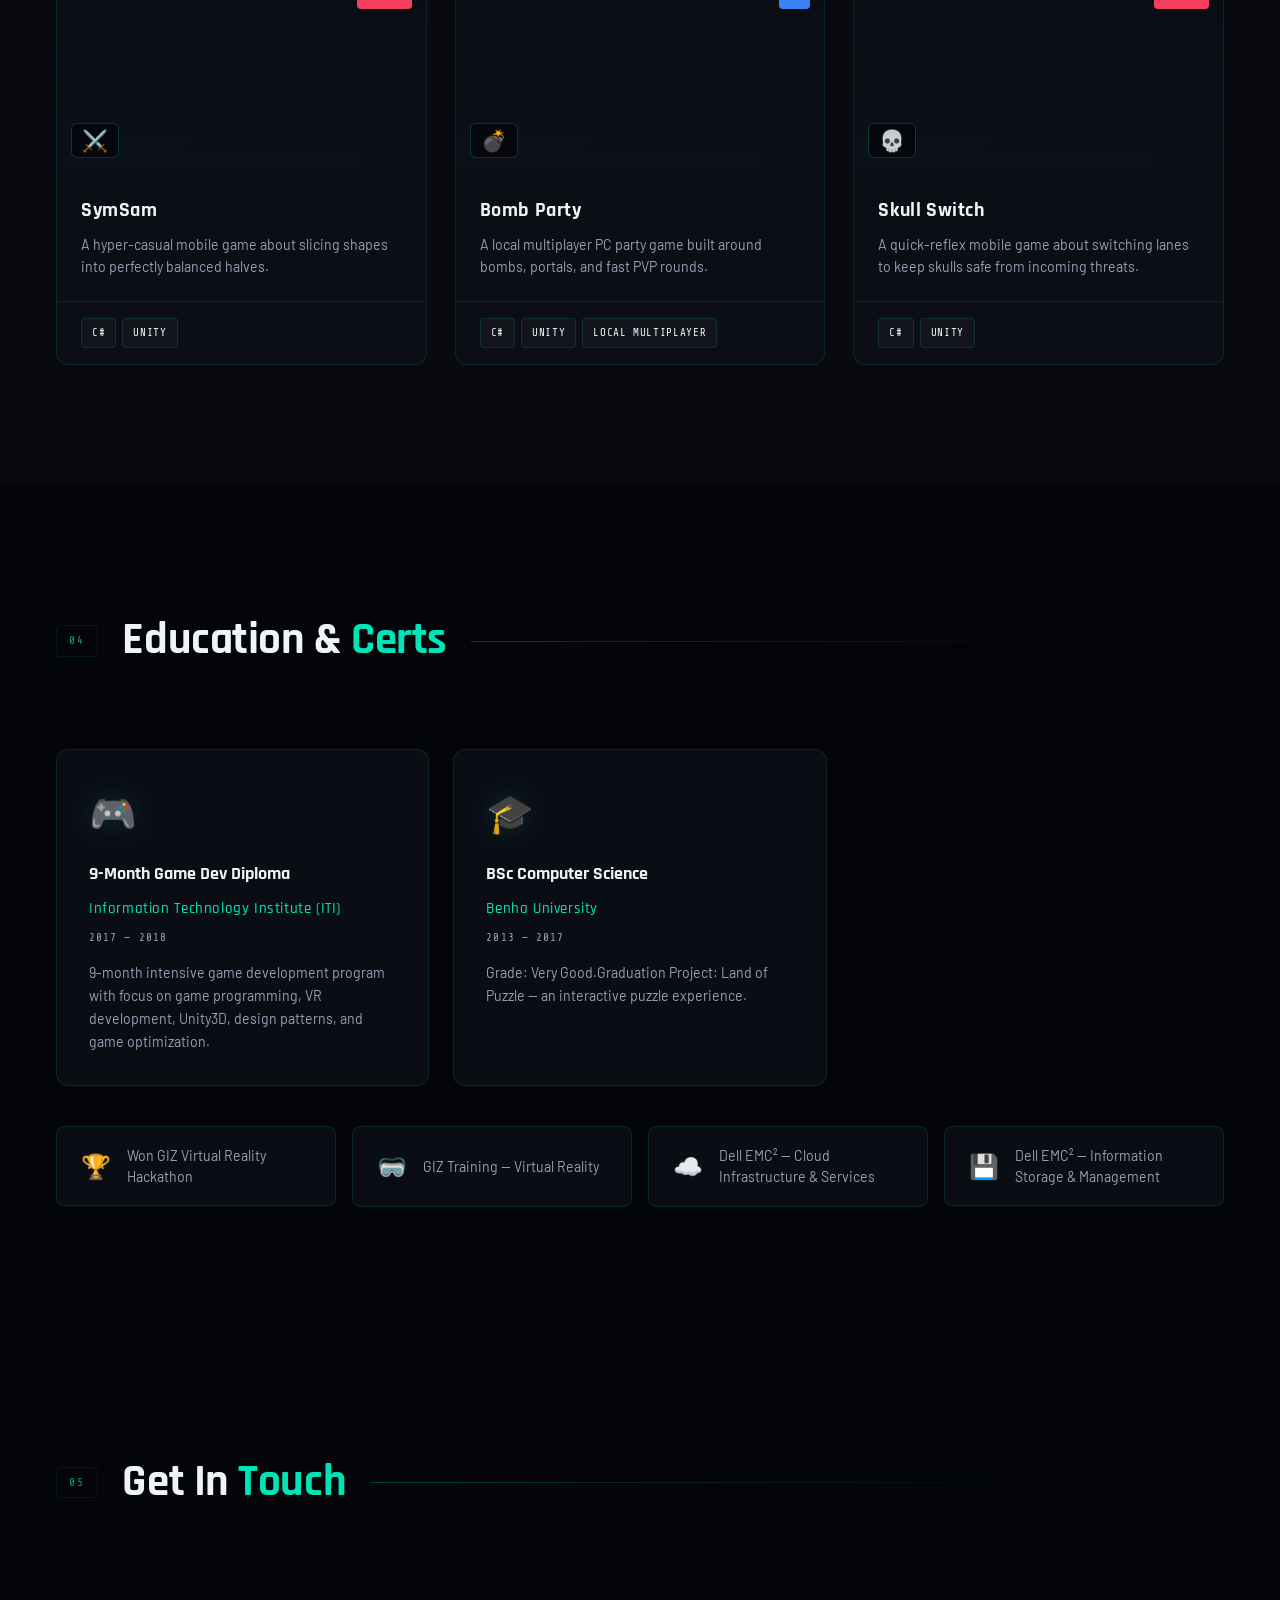
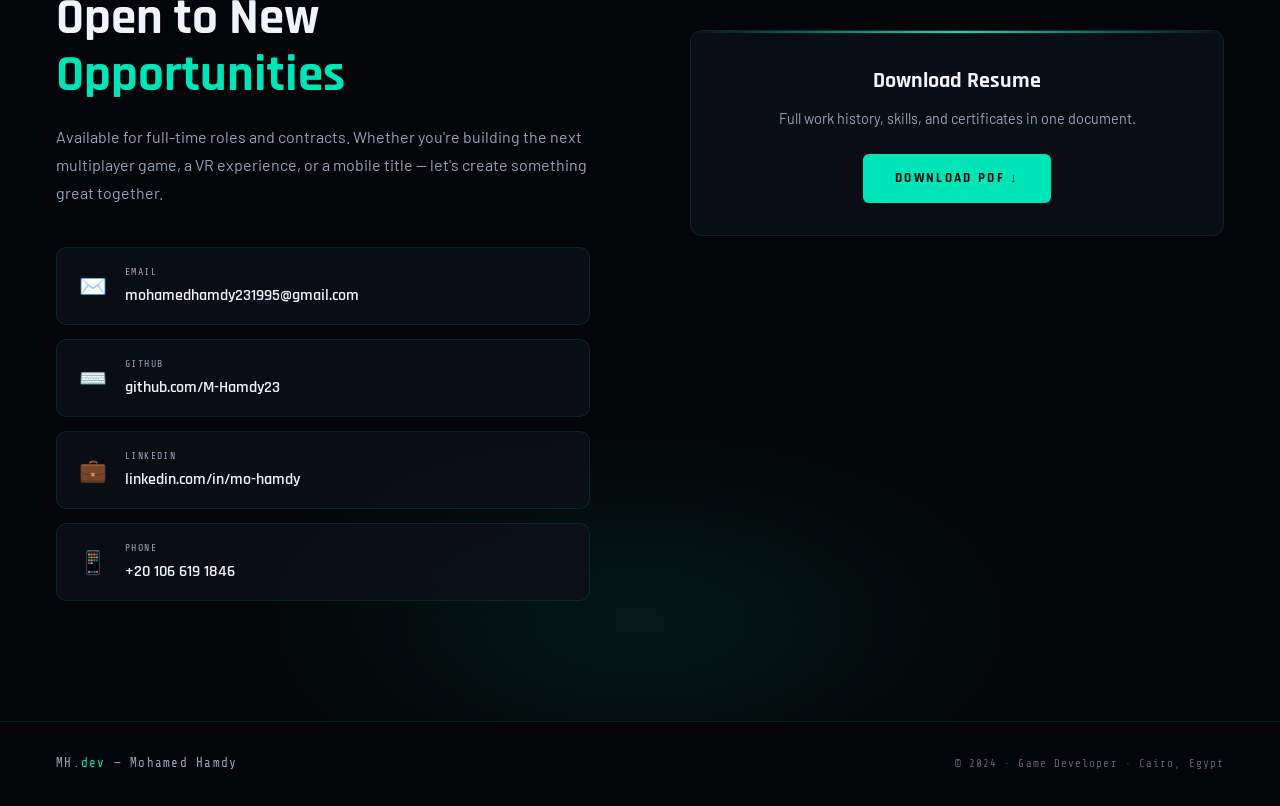
==== commit 997e4582: "fix short desc" ====
--- a/index.html
+++ b/index.html
@@ -2049,7 +2049,8 @@
             color: var(--muted);
             line-height: 1.7;
             margin-top: 14px;
-            max-width: 56ch;
+            width: 100%;
+            max-width: none;
             transition: color 0.5s ease;
         }
 
@@ -3117,7 +3118,7 @@
         document.getElementById('m-title').textContent = p.name;
         // document.getElementById('m-badges').innerHTML = p.platforms.map(badgeHTML).join('');
         document.getElementById('m-tags').innerHTML = p.tags.map(tag => `<span class="modal-tag">${formatProjectTag(tag)}</span>`).join('');
-        document.getElementById('m-head-desc').textContent = p.shortDesc || p.desc;
+        document.getElementById('m-head-desc').textContent = (p.shortDesc && p.shortDesc.trim()) ? p.shortDesc : p.desc;
         if (coverSrc) {
             sideImageWrap.style.display = '';
             sideImage.src = coverSrc;
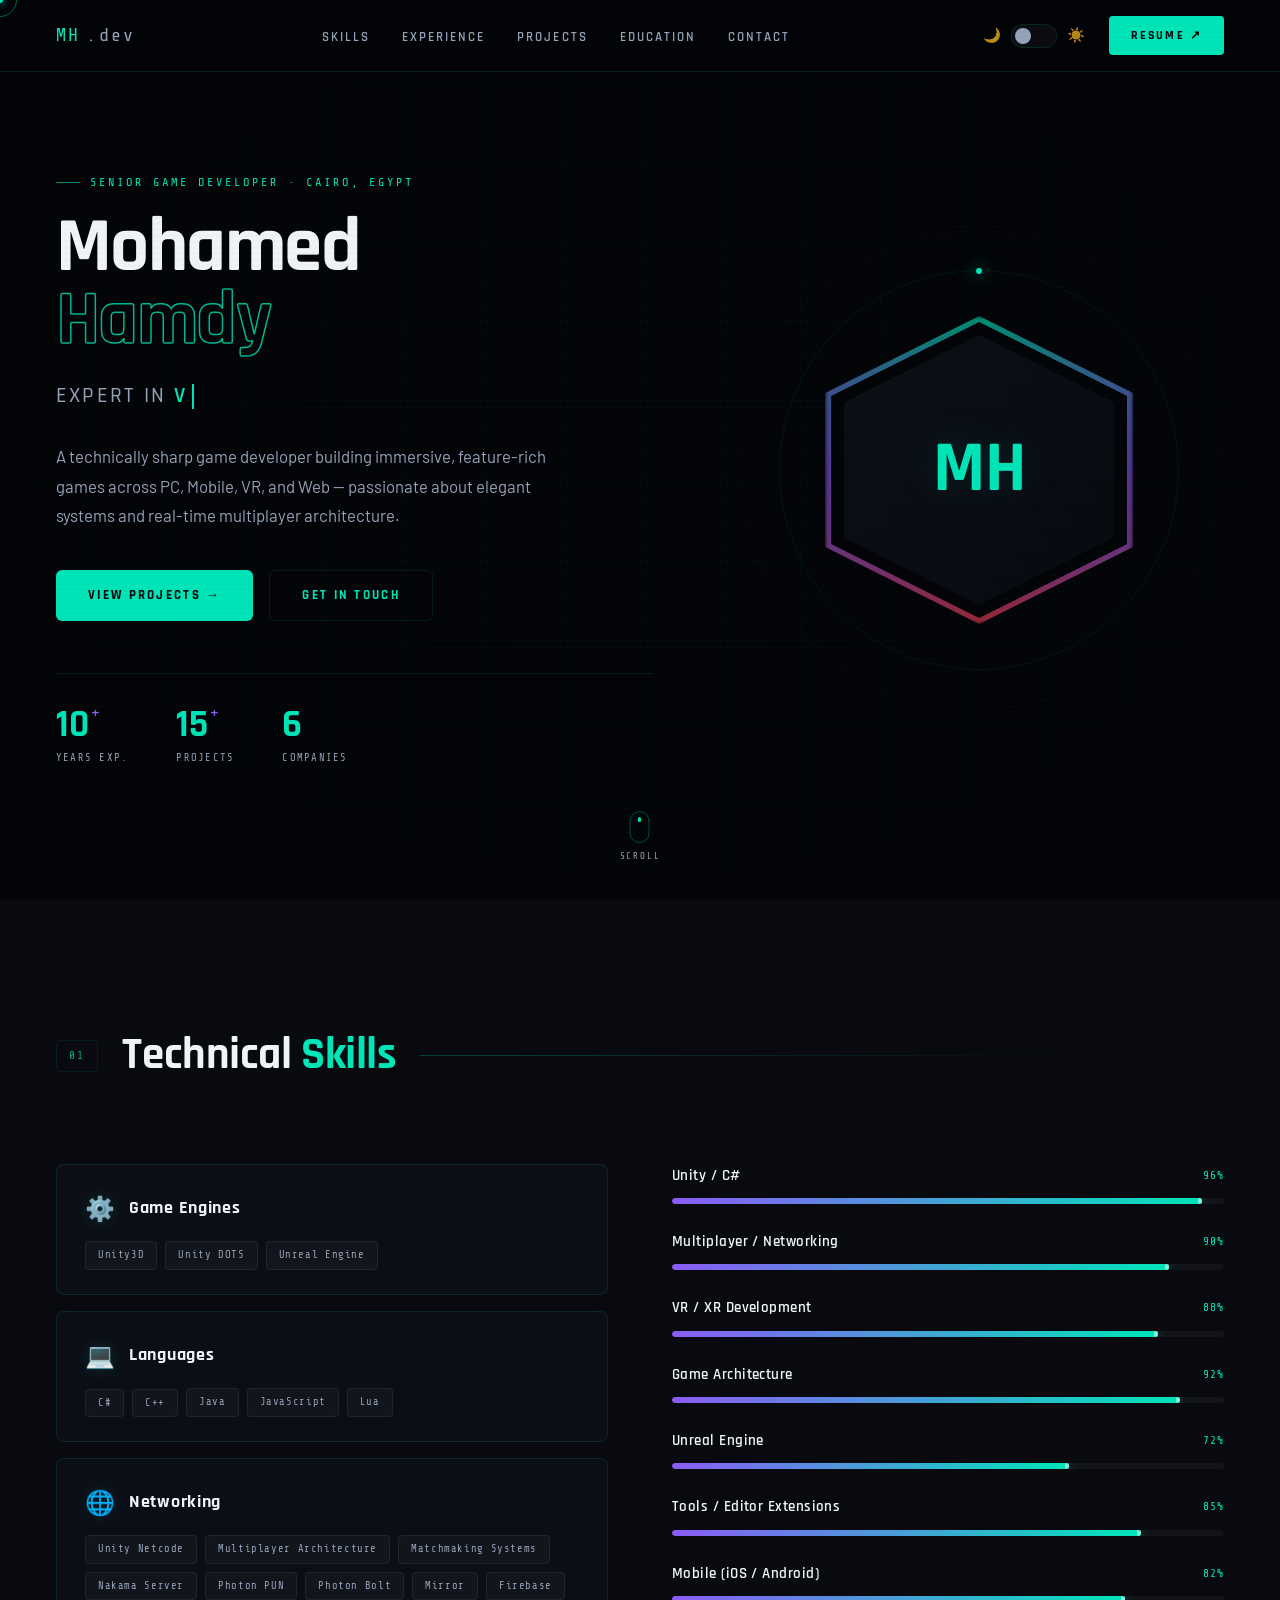
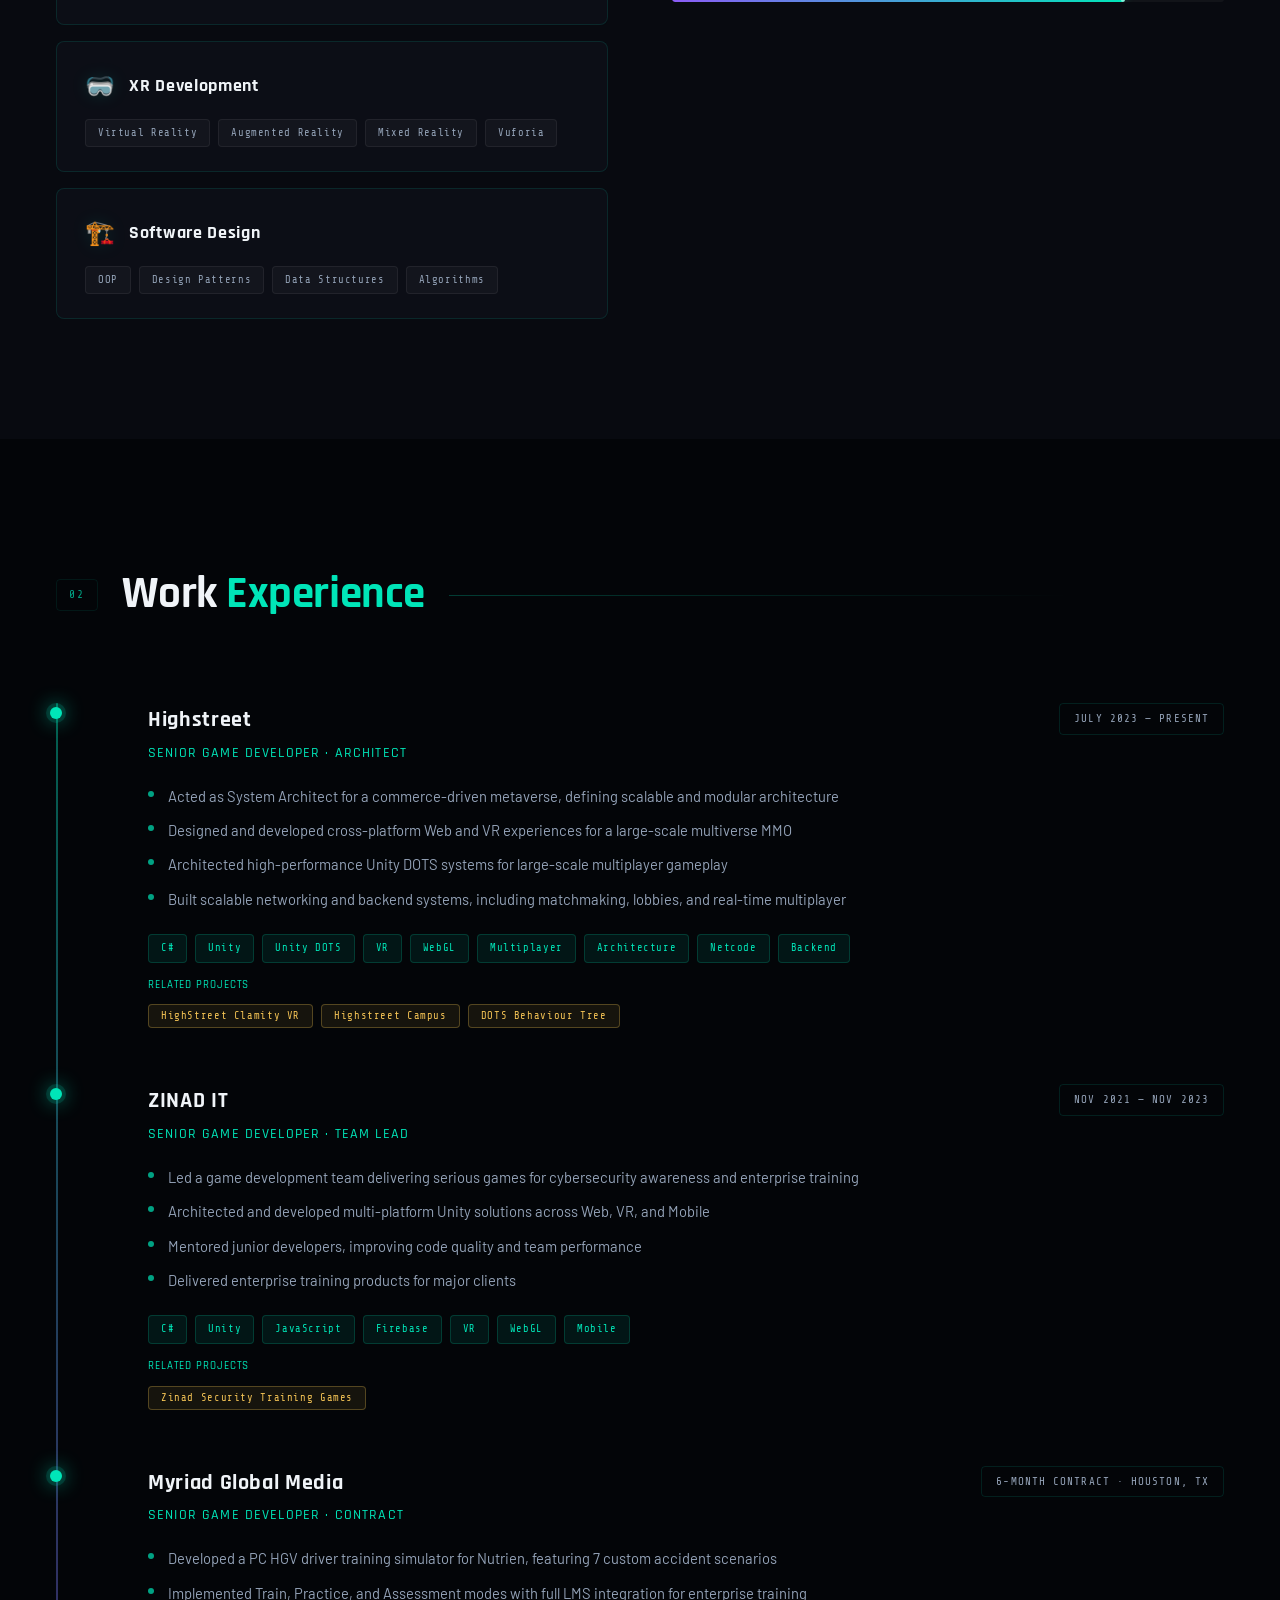
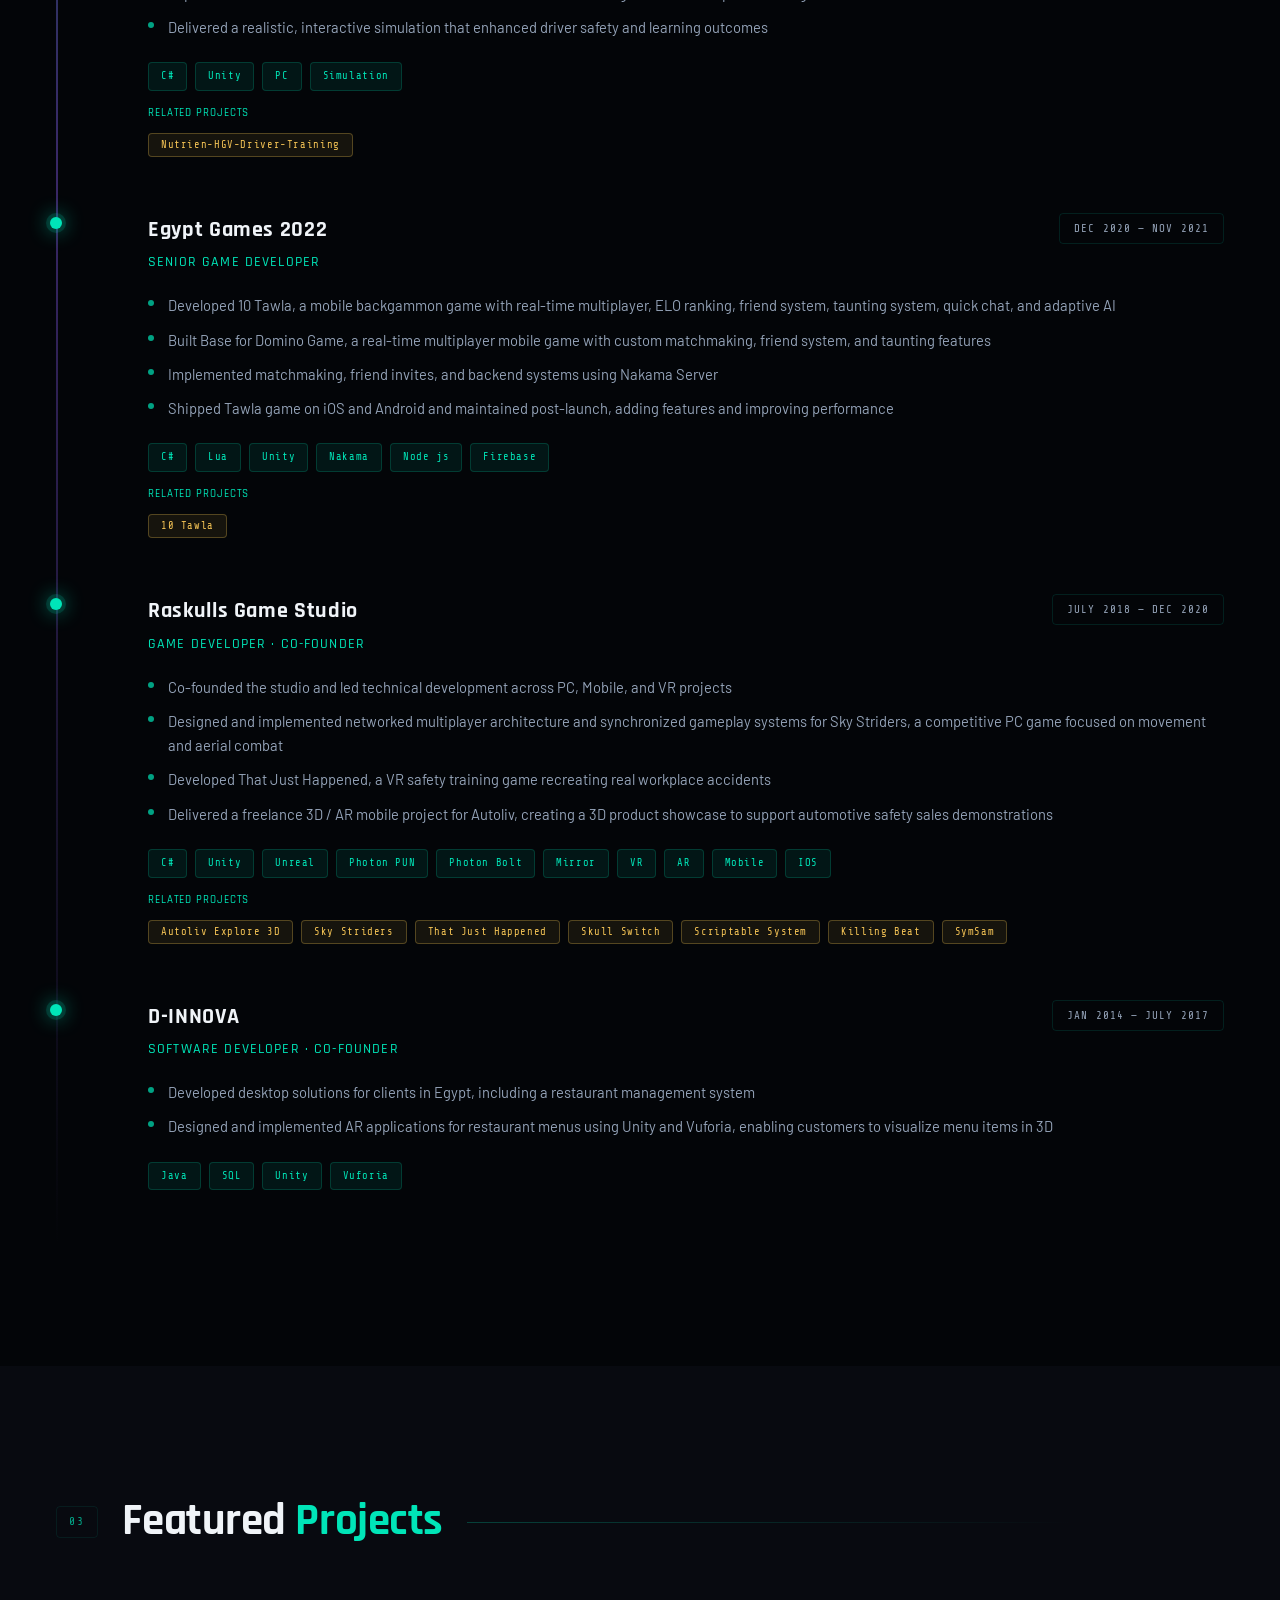
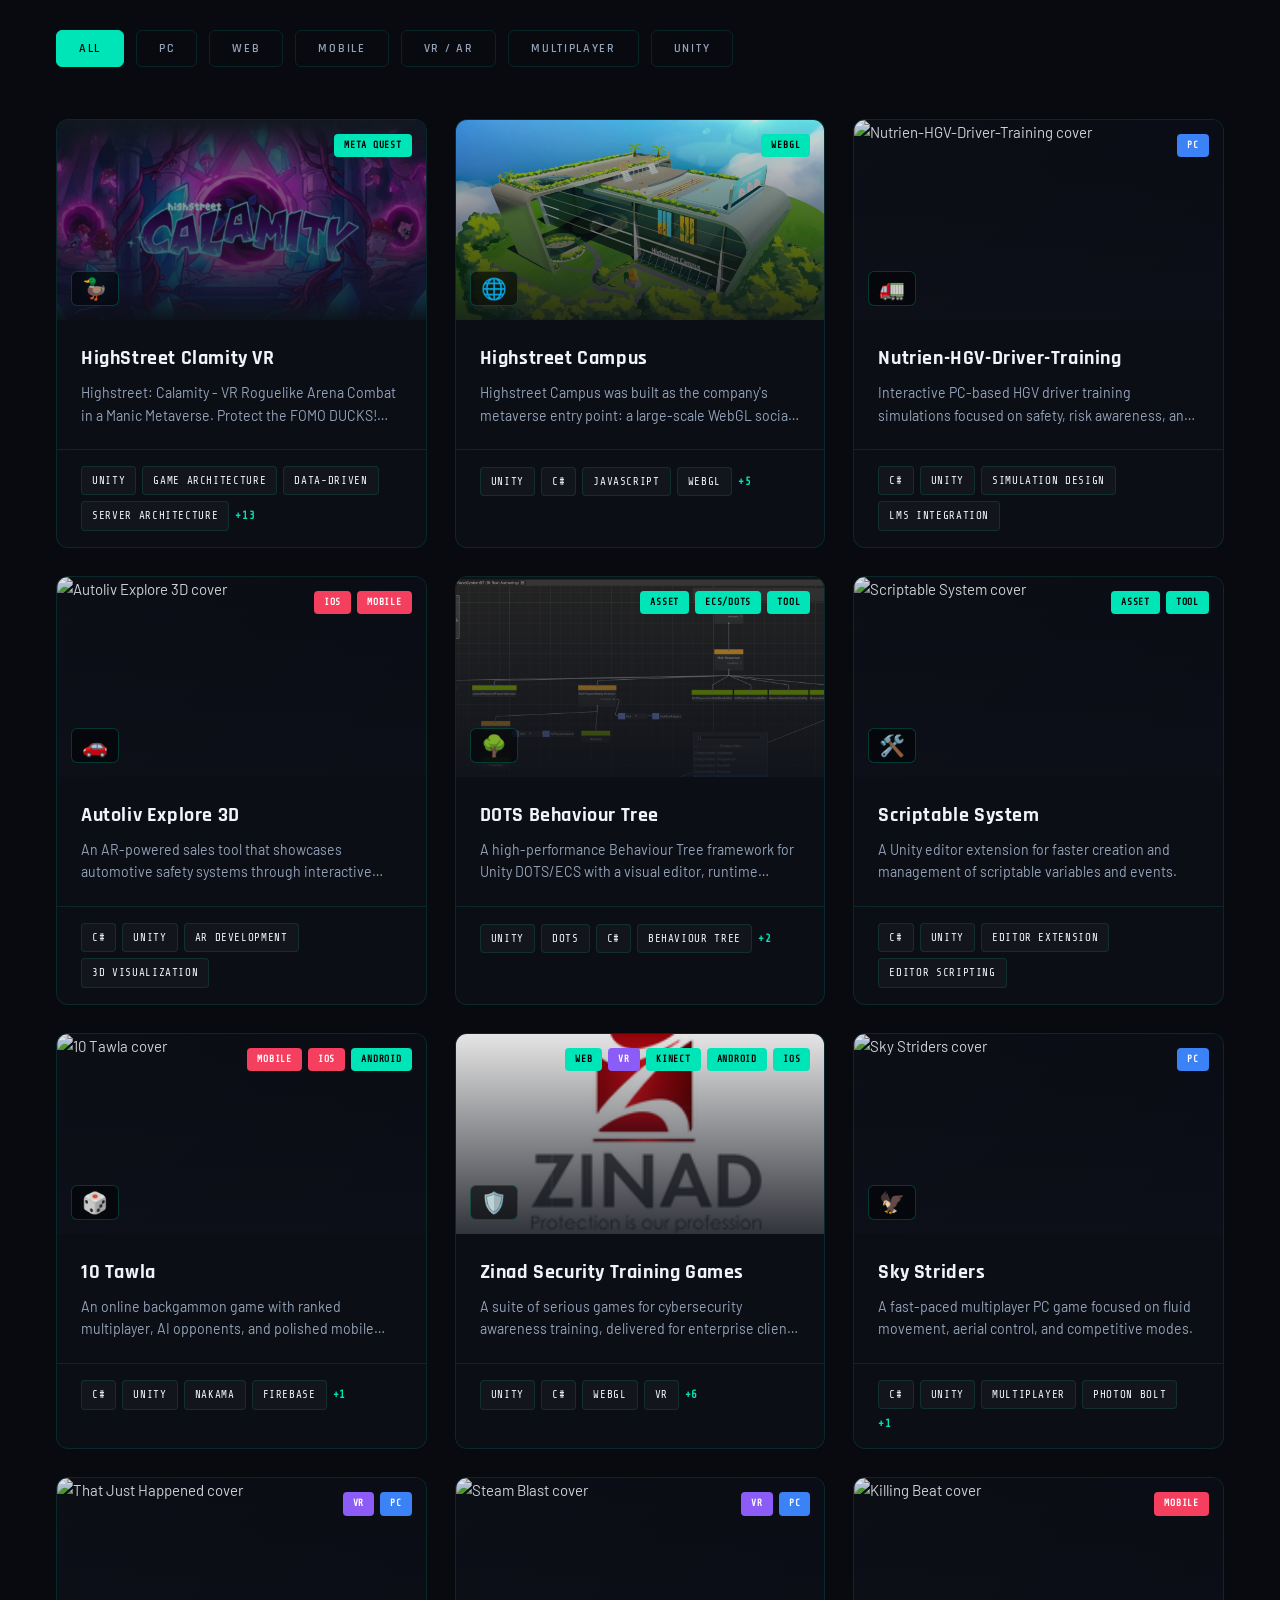
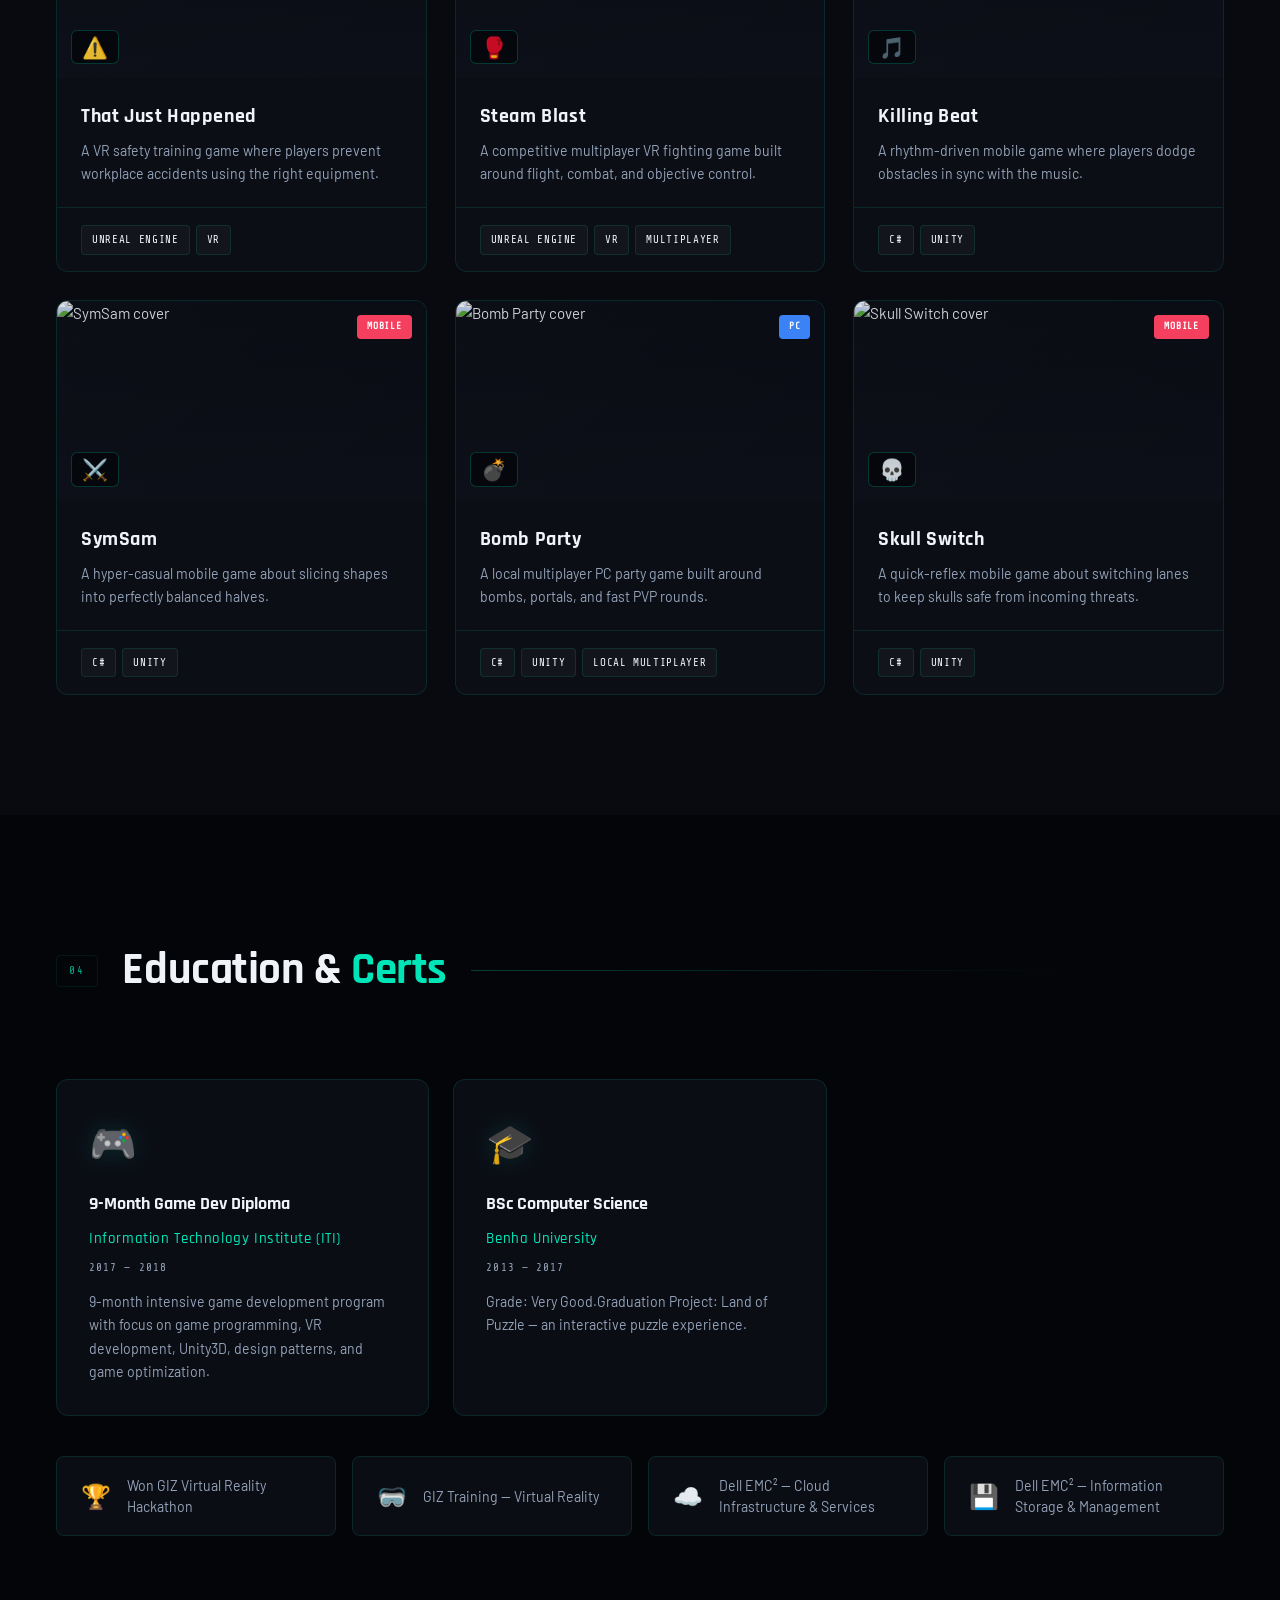
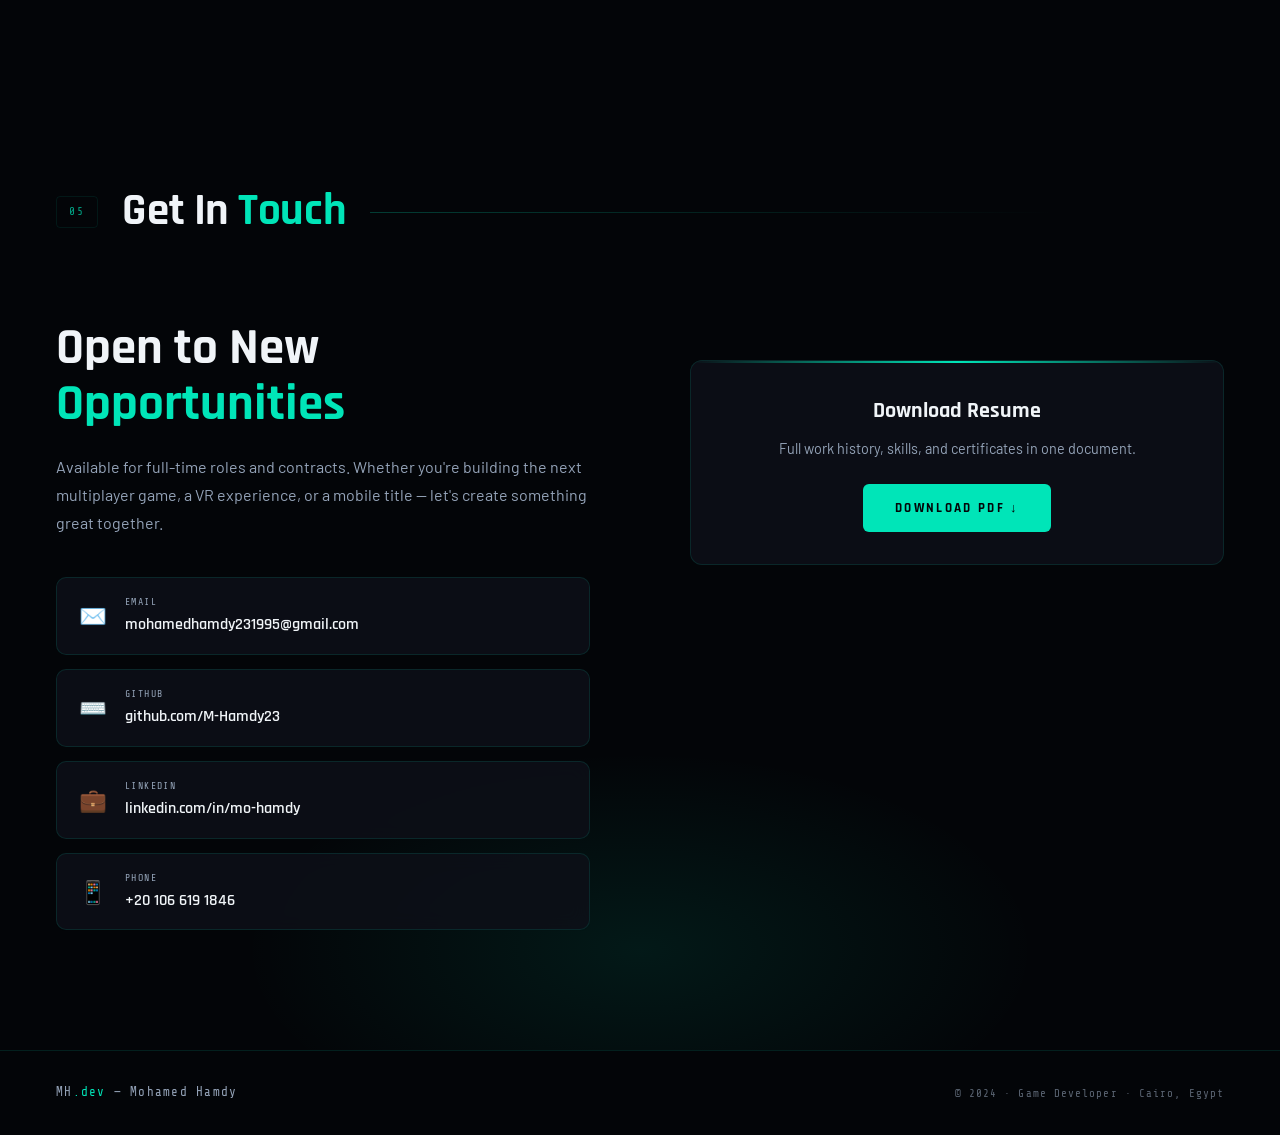
==== commit fb8acba9: "add related projects" ====
--- a/index.html
+++ b/index.html
@@ -951,13 +951,21 @@
             transition: color 0.5s ease;
         }
 
-        .exp-role {
+        .exp-role,
+        .exp-projects-label {
             font-family: 'Rajdhani', sans-serif;
-            font-size: 0.9rem;
+            
             font-weight: 500;
             color: var(--accent);
             letter-spacing: 0.08em;
             text-transform: uppercase;
+        }
+        .exp-projects-label {
+            margin-top: 4px;
+            font-size: 0.7rem;
+        }
+        .exp-role {
+            font-size: 0.9rem;
             margin-top: 4px;
         }
 
@@ -1010,6 +1018,33 @@
             flex-wrap: wrap;
             gap: 8px;
             margin-top: 14px;
+        }
+
+        .exp-projects {
+            display: flex;
+            flex-wrap: wrap;
+            gap: 8px;
+            margin-top: 10px;
+        }
+
+        .exp-projects-label {
+            width: 100%;
+            margin-bottom: 2px;
+        }
+
+        .tech-pill.exp-project-pill {
+            cursor: pointer;
+            color: #f5c455;
+            background: rgba(245, 196, 85, 0.08);
+            border-color: rgba(245, 196, 85, 0.28);
+        }
+
+        .tech-pill.exp-project-pill:hover,
+        .tech-pill.exp-project-pill:focus-visible {
+            background: rgba(245, 196, 85, 0.16);
+            border-color: rgba(245, 196, 85, 0.55);
+            box-shadow: 0 0 0 2px rgba(245, 196, 85, 0.18);
+            outline: none;
         }
 
         .tech-pill {
@@ -2894,10 +2929,22 @@
         if (!timelineEl) return;
 
         const items = Array.isArray(data) ? data : [];
+        const projects = Array.isArray(PORTOFOLIO_DATA?.PROJECTS) ? PORTOFOLIO_DATA.PROJECTS : [];
+        const projectsById = new Map(projects.map(project => [project.id, project]));
+
         timelineEl.innerHTML = items.map((item, index) => {
             const delayClass = index < 5 ? ` d${index + 1}` : '';
             const bullets = Array.isArray(item.bullets) ? item.bullets : [];
             const techs = Array.isArray(item.techs) ? item.techs : [];
+            const linkedProjectIds = Array.isArray(item.project_ids)
+                ? item.project_ids
+                : Array.isArray(item.projects_ids)
+                    ? item.projects_ids
+                    : [];
+            const linkedProjects = linkedProjectIds
+                .filter(id => typeof id === 'string' && id.trim())
+                .map(id => projectsById.get(id))
+                .filter(Boolean);
 
             return `<div class="timeline-item reveal${delayClass}">
                 <div class="timeline-dot"></div>
@@ -2910,8 +2957,13 @@
                 </div>
                 <ul class="exp-bullets">${bullets.map(b => `<li>${escapeHtml(b)}</li>`).join('')}</ul>
                 <div class="exp-techs">${techs.map(t => `<span class="tech-pill">${escapeHtml(t)}</span>`).join('')}</div>
+                ${linkedProjects.length ? `<div class="exp-projects"><div class="exp-projects-label">Related Projects</div>${linkedProjects.map(project => `<button type="button" class="tech-pill exp-project-pill" data-project-id="${escapeHtml(project.id)}">${escapeHtml(project.name || project.id)}</button>`).join('')}</div>` : ''}
             </div>`;
         }).join('');
+
+        timelineEl.querySelectorAll('.exp-project-pill').forEach(button => {
+            button.addEventListener('click', () => openModal(button.dataset.projectId));
+        });
     }
 
     function renderEducation(data) {
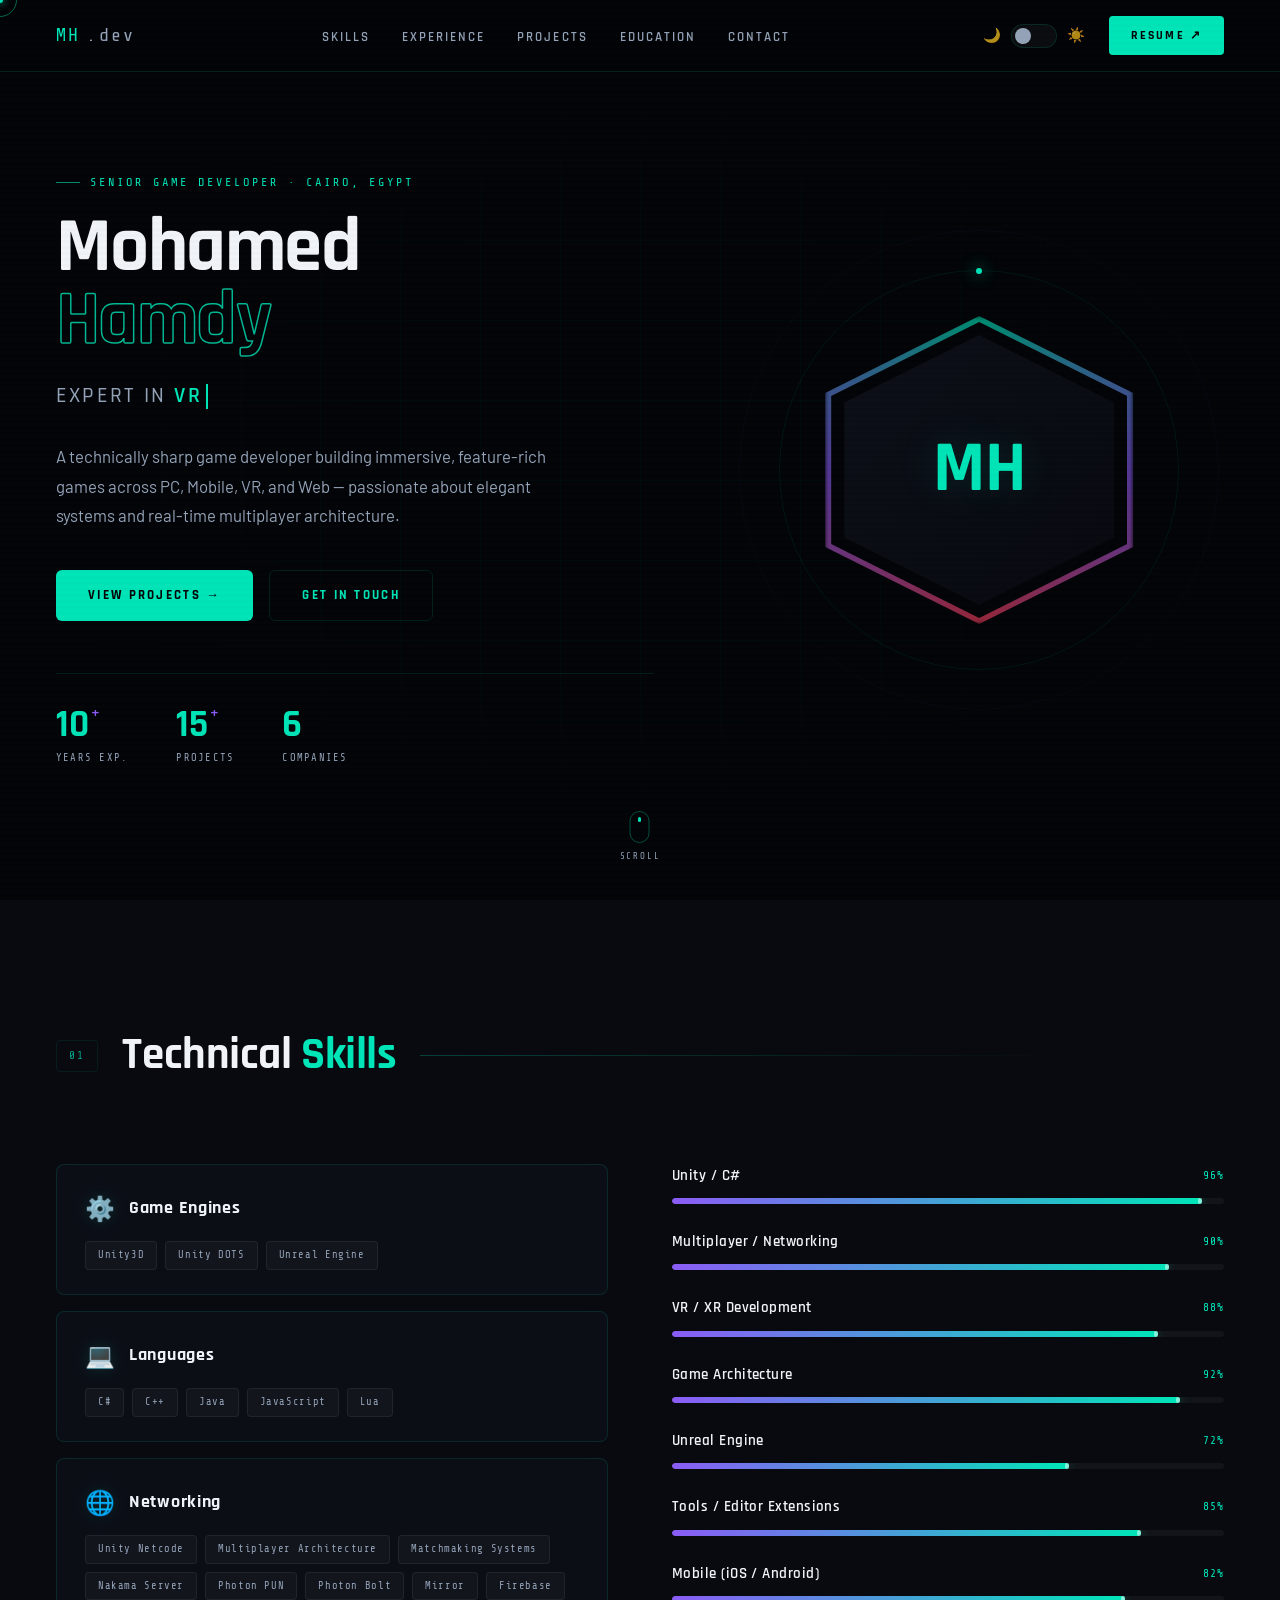
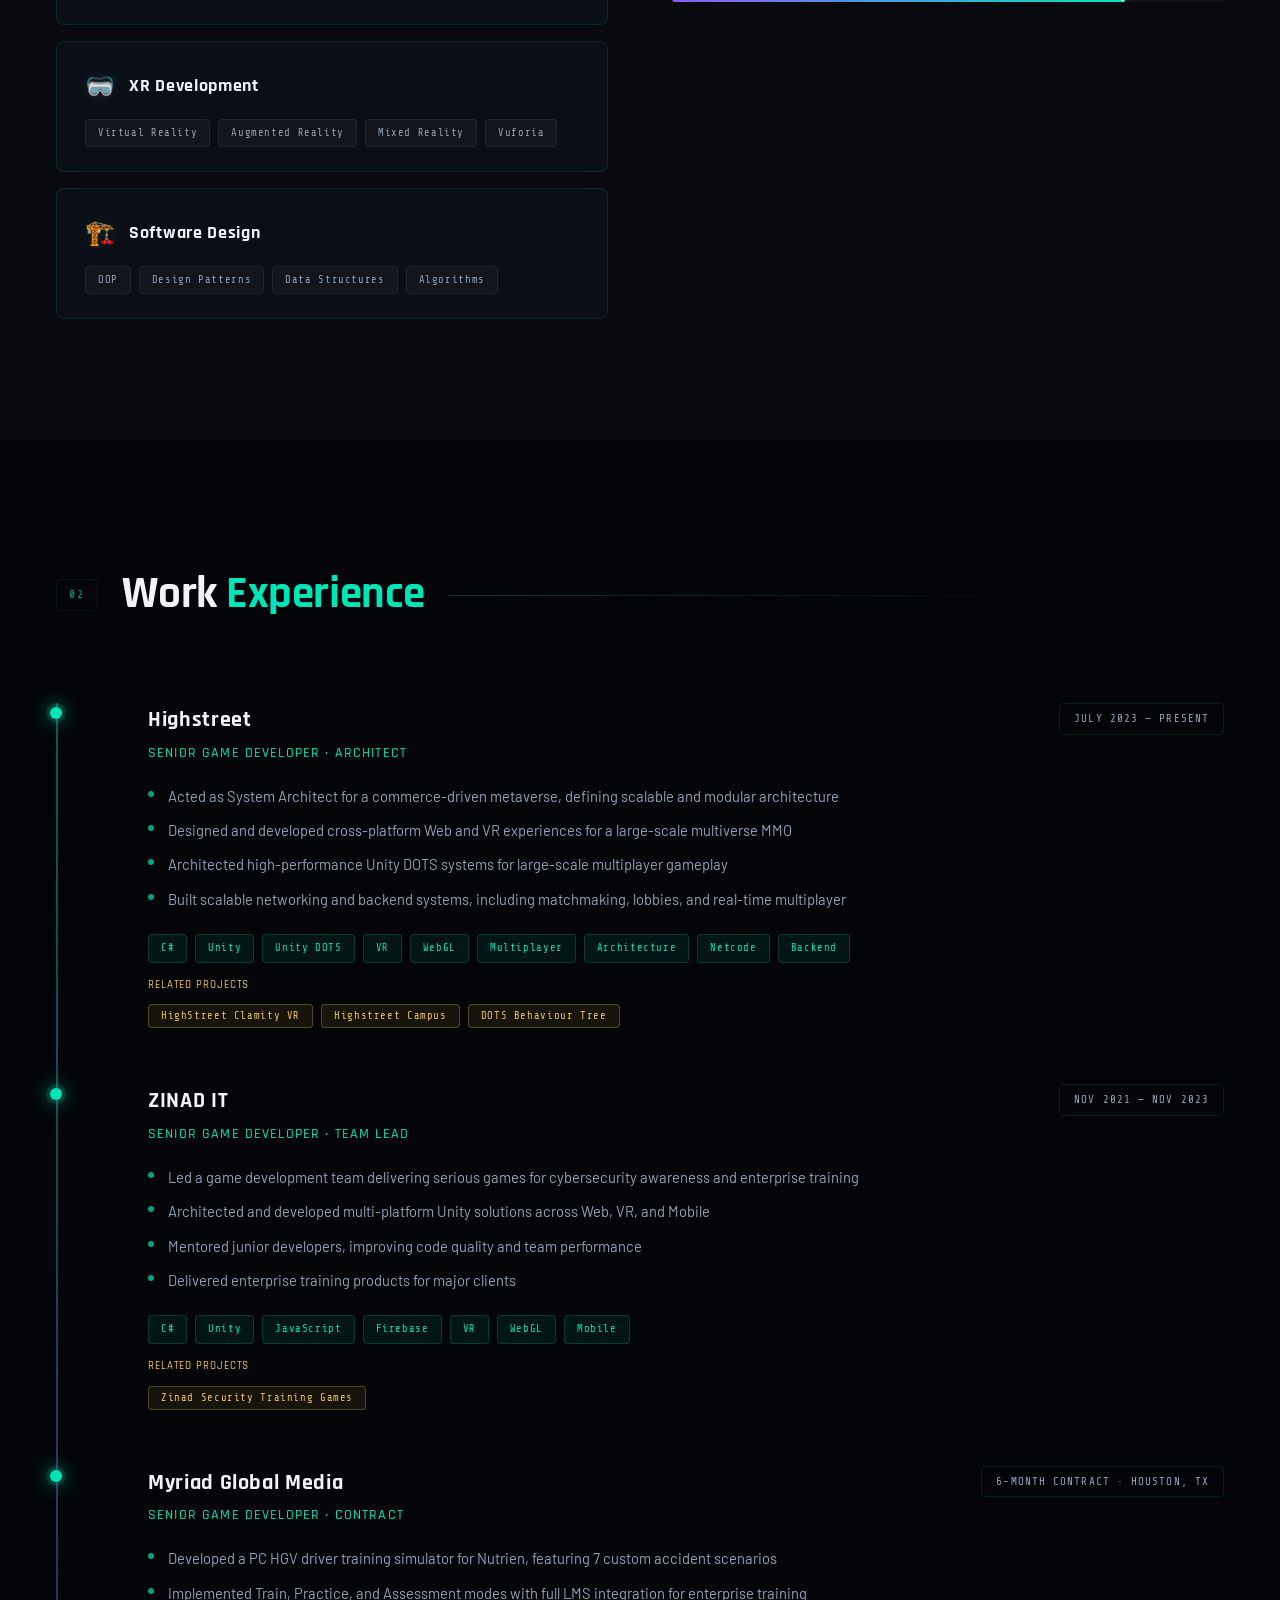
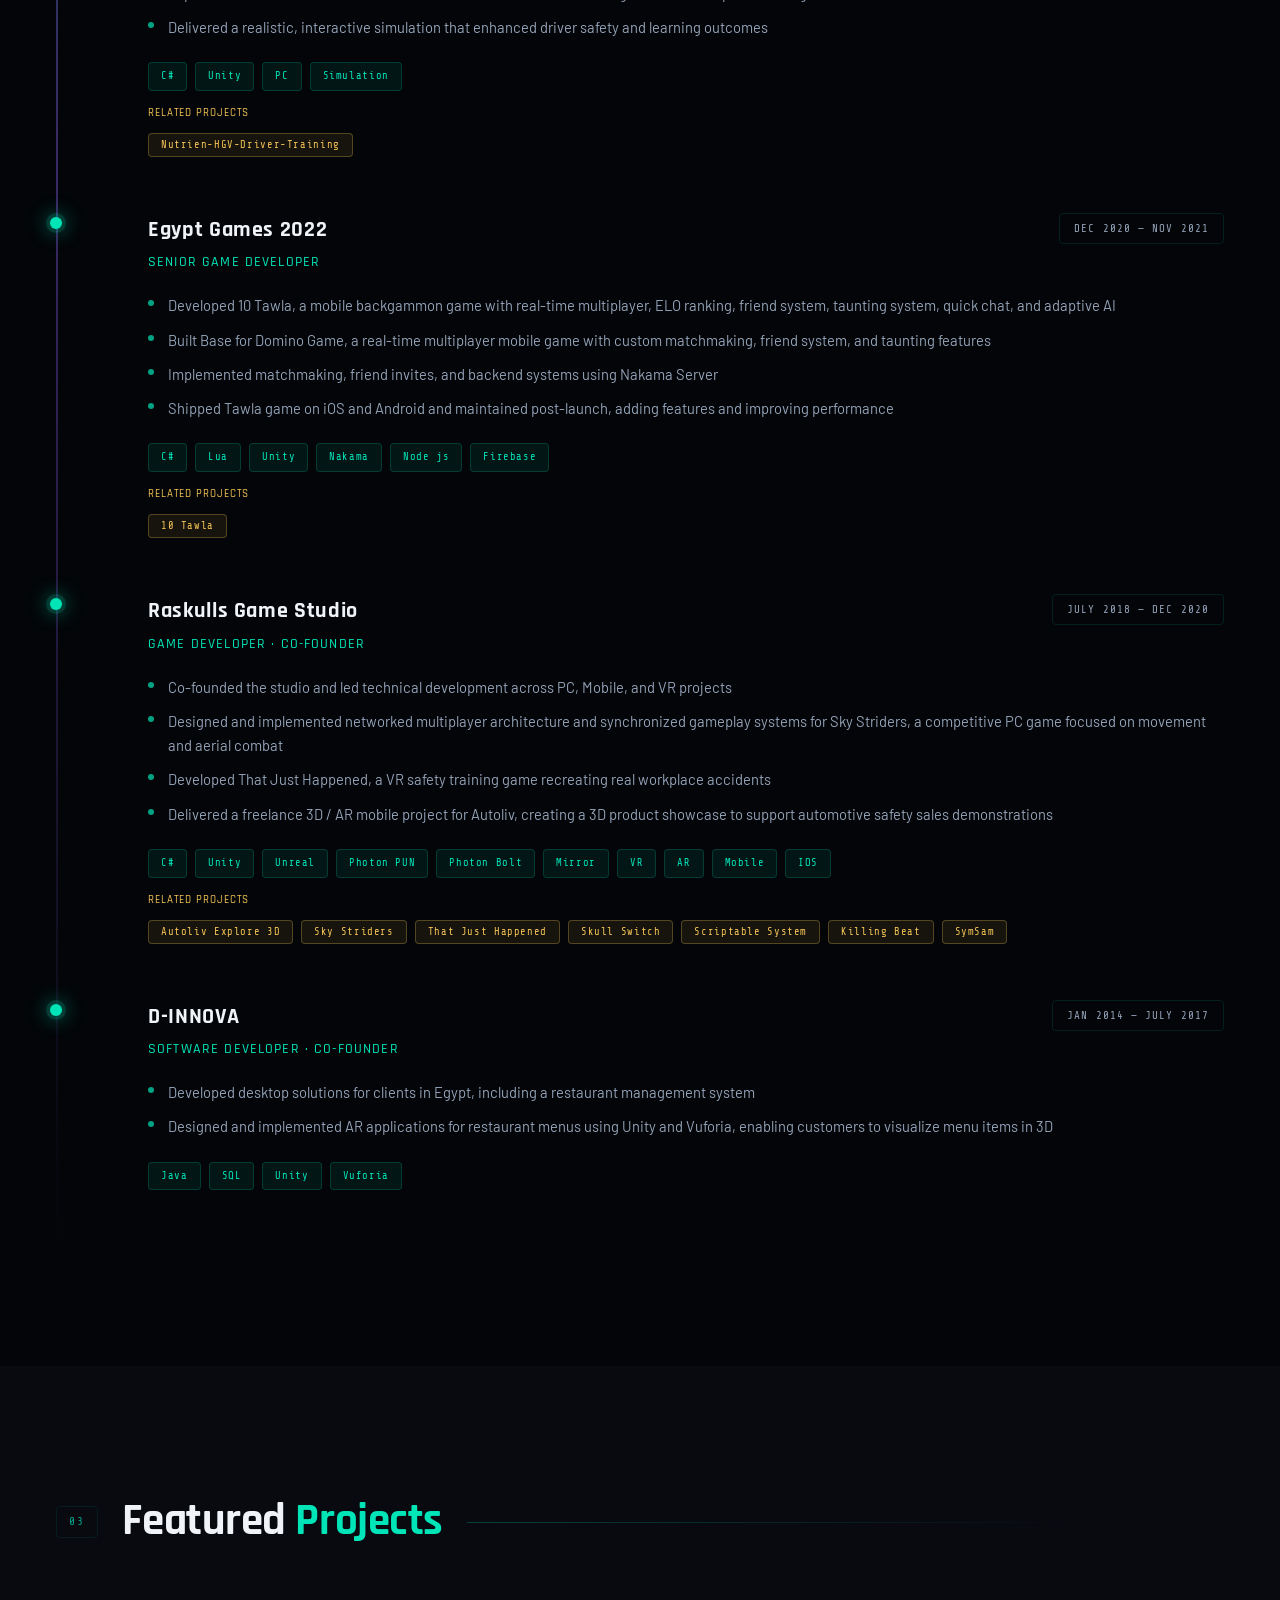
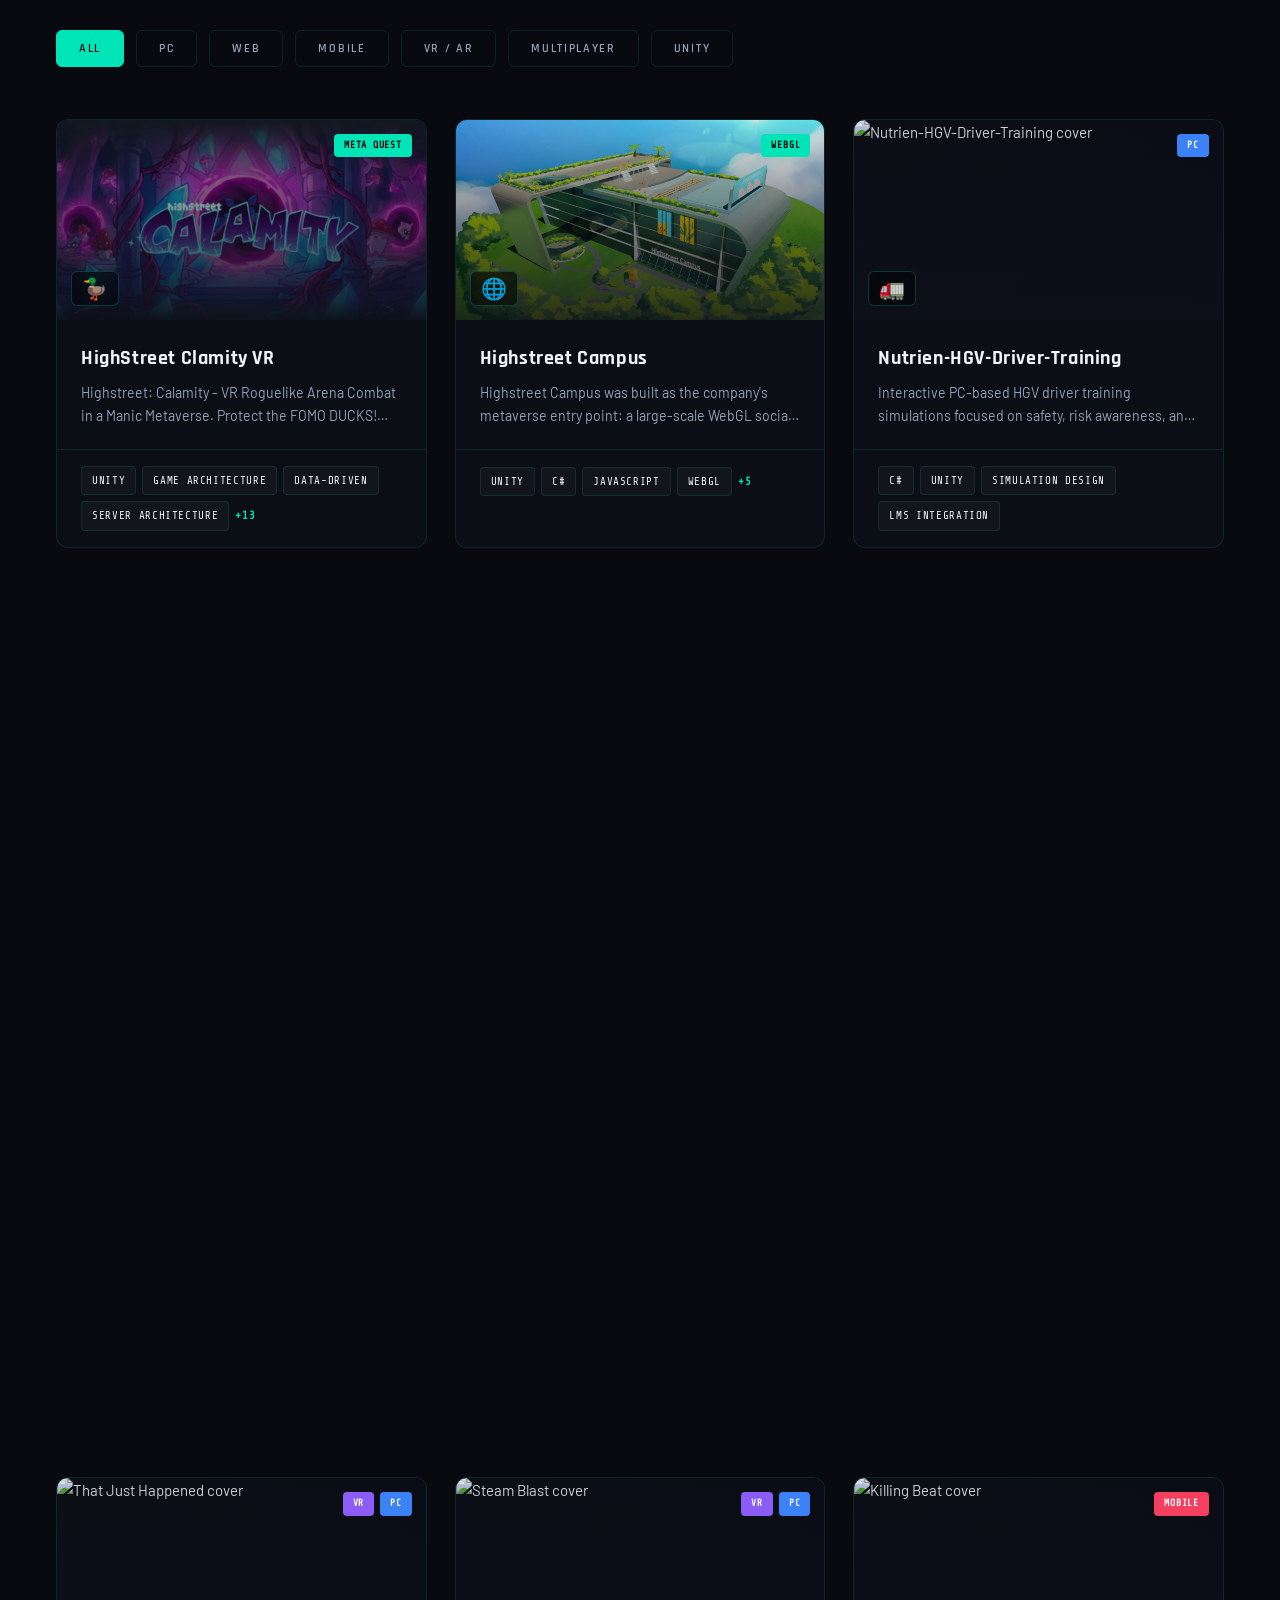
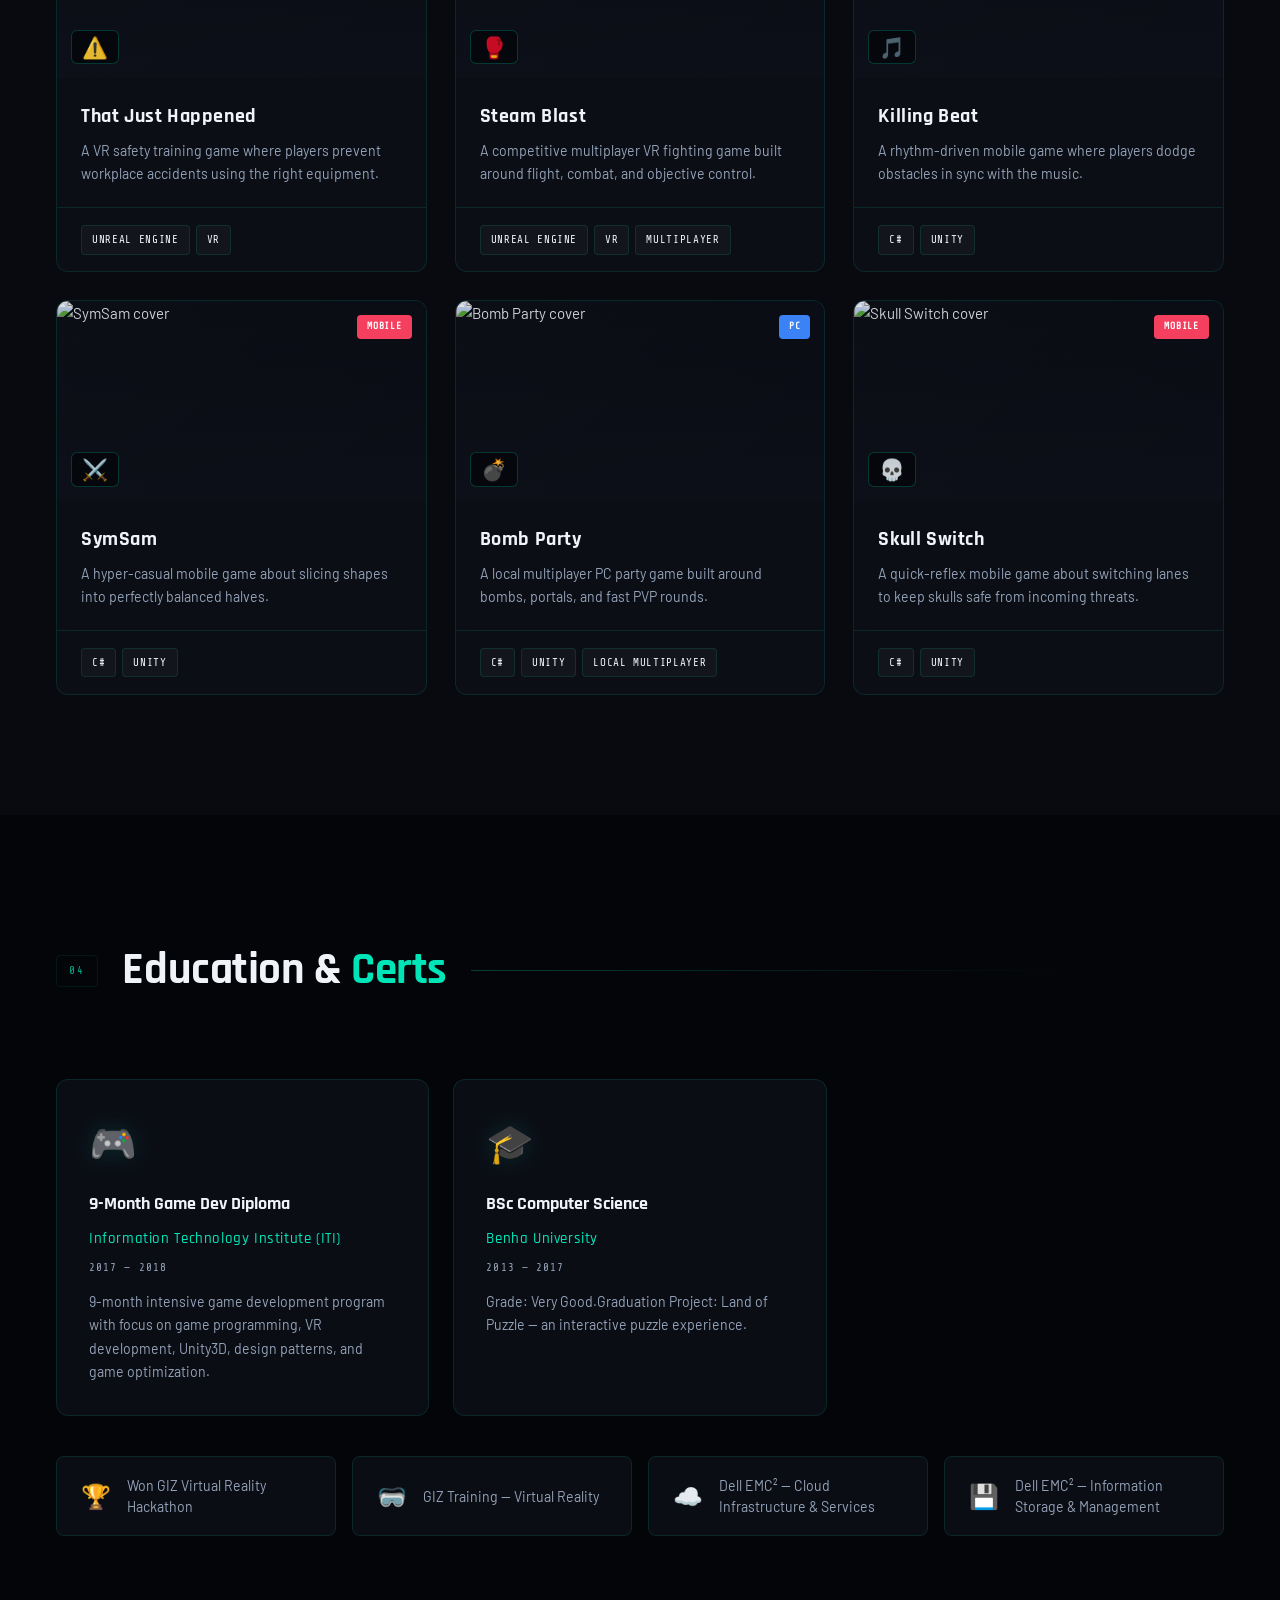
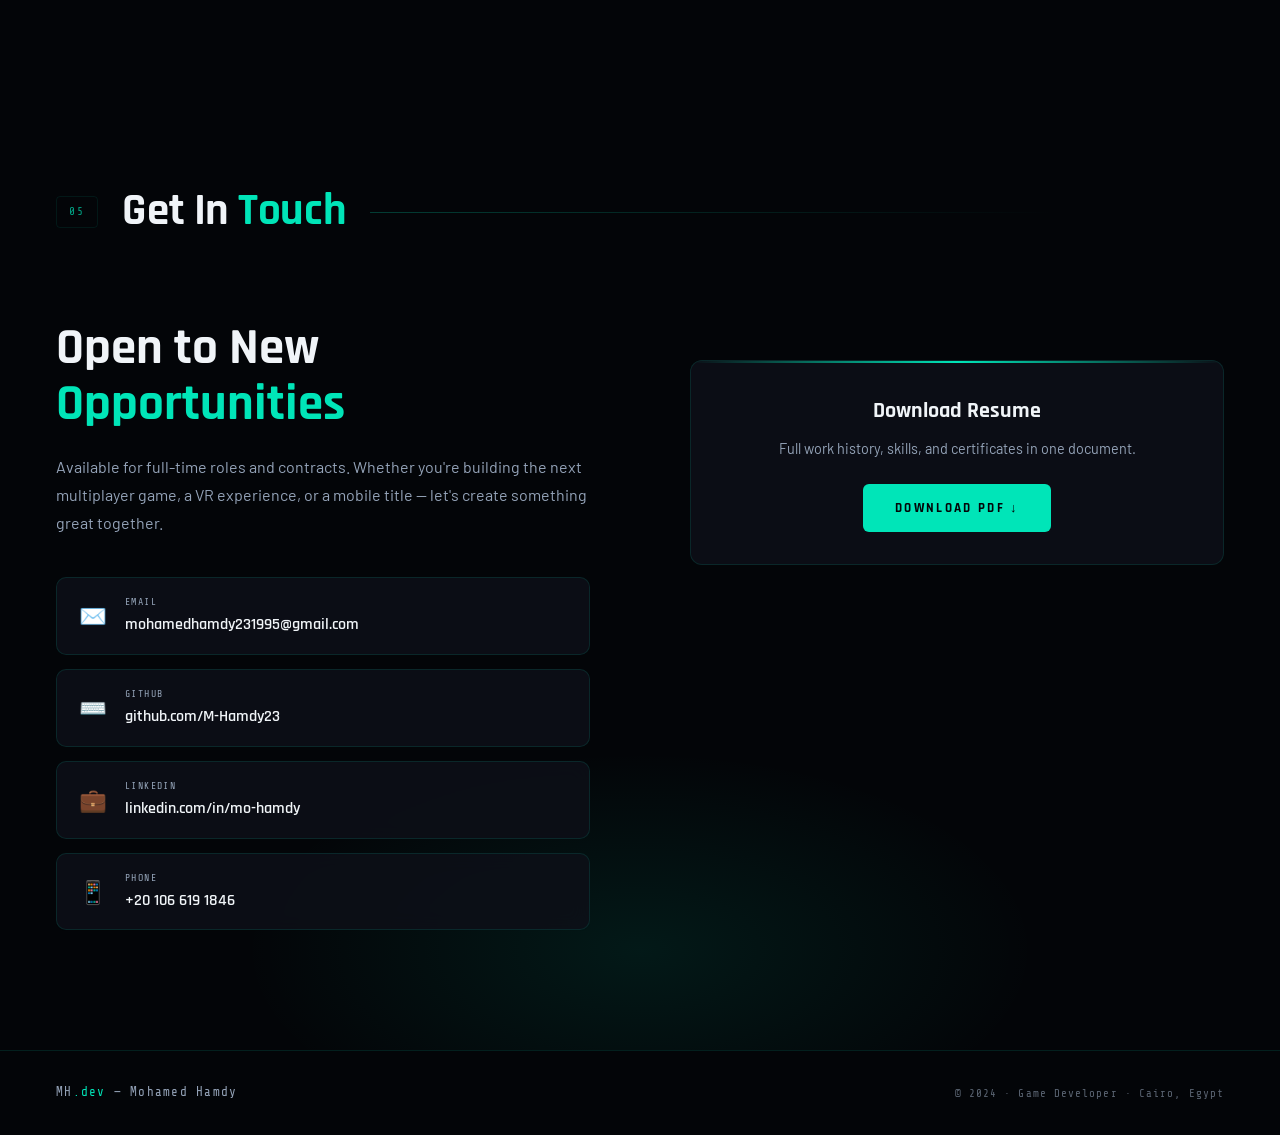
==== commit 44c42795: "adj" ====
--- a/index.html
+++ b/index.html
@@ -1029,6 +1029,7 @@
 
         .exp-projects-label {
             width: 100%;
+            color: #f5c455;
             margin-bottom: 2px;
         }
 
@@ -1660,7 +1661,7 @@
         .modal {
             background: var(--bg2);
             border: 1px solid var(--border);
-            max-width: 92%;
+            max-width: 80%;
             width: 100%;
             max-height: 94vh;
             overflow: hidden;
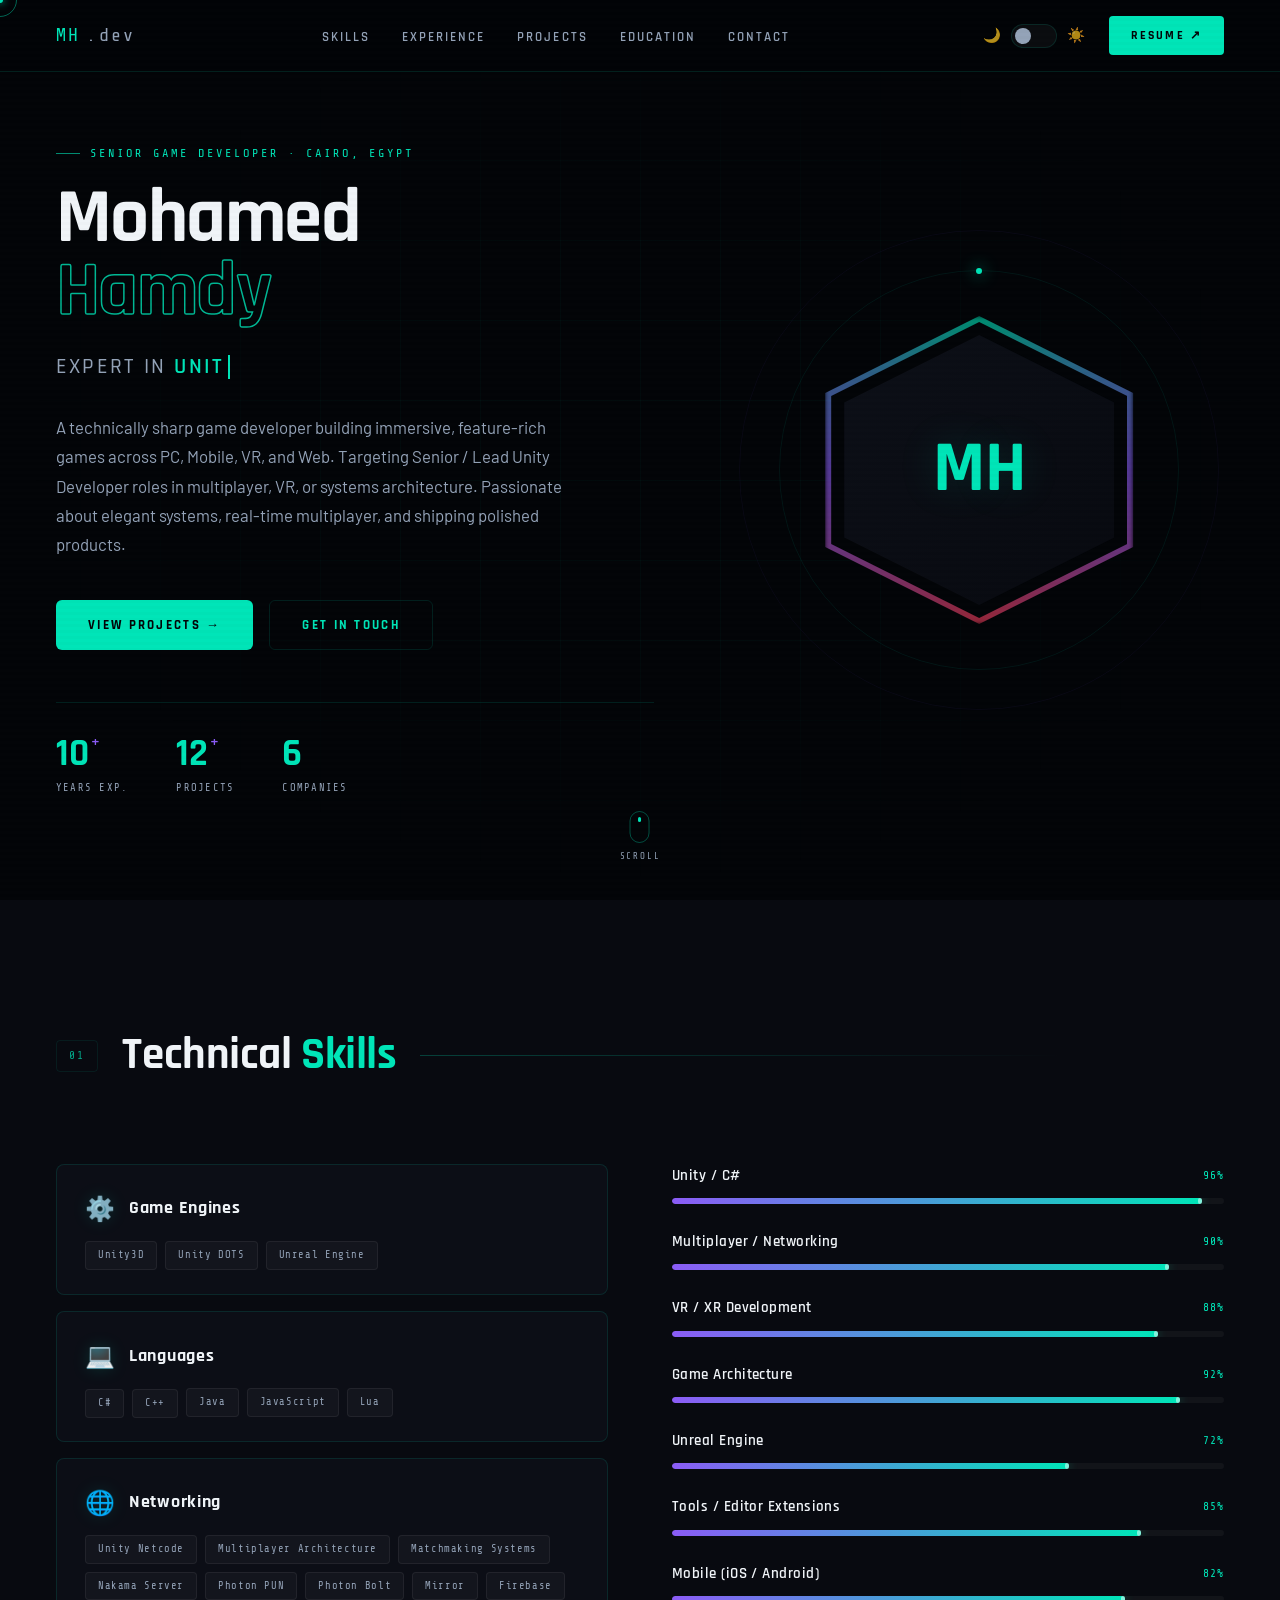
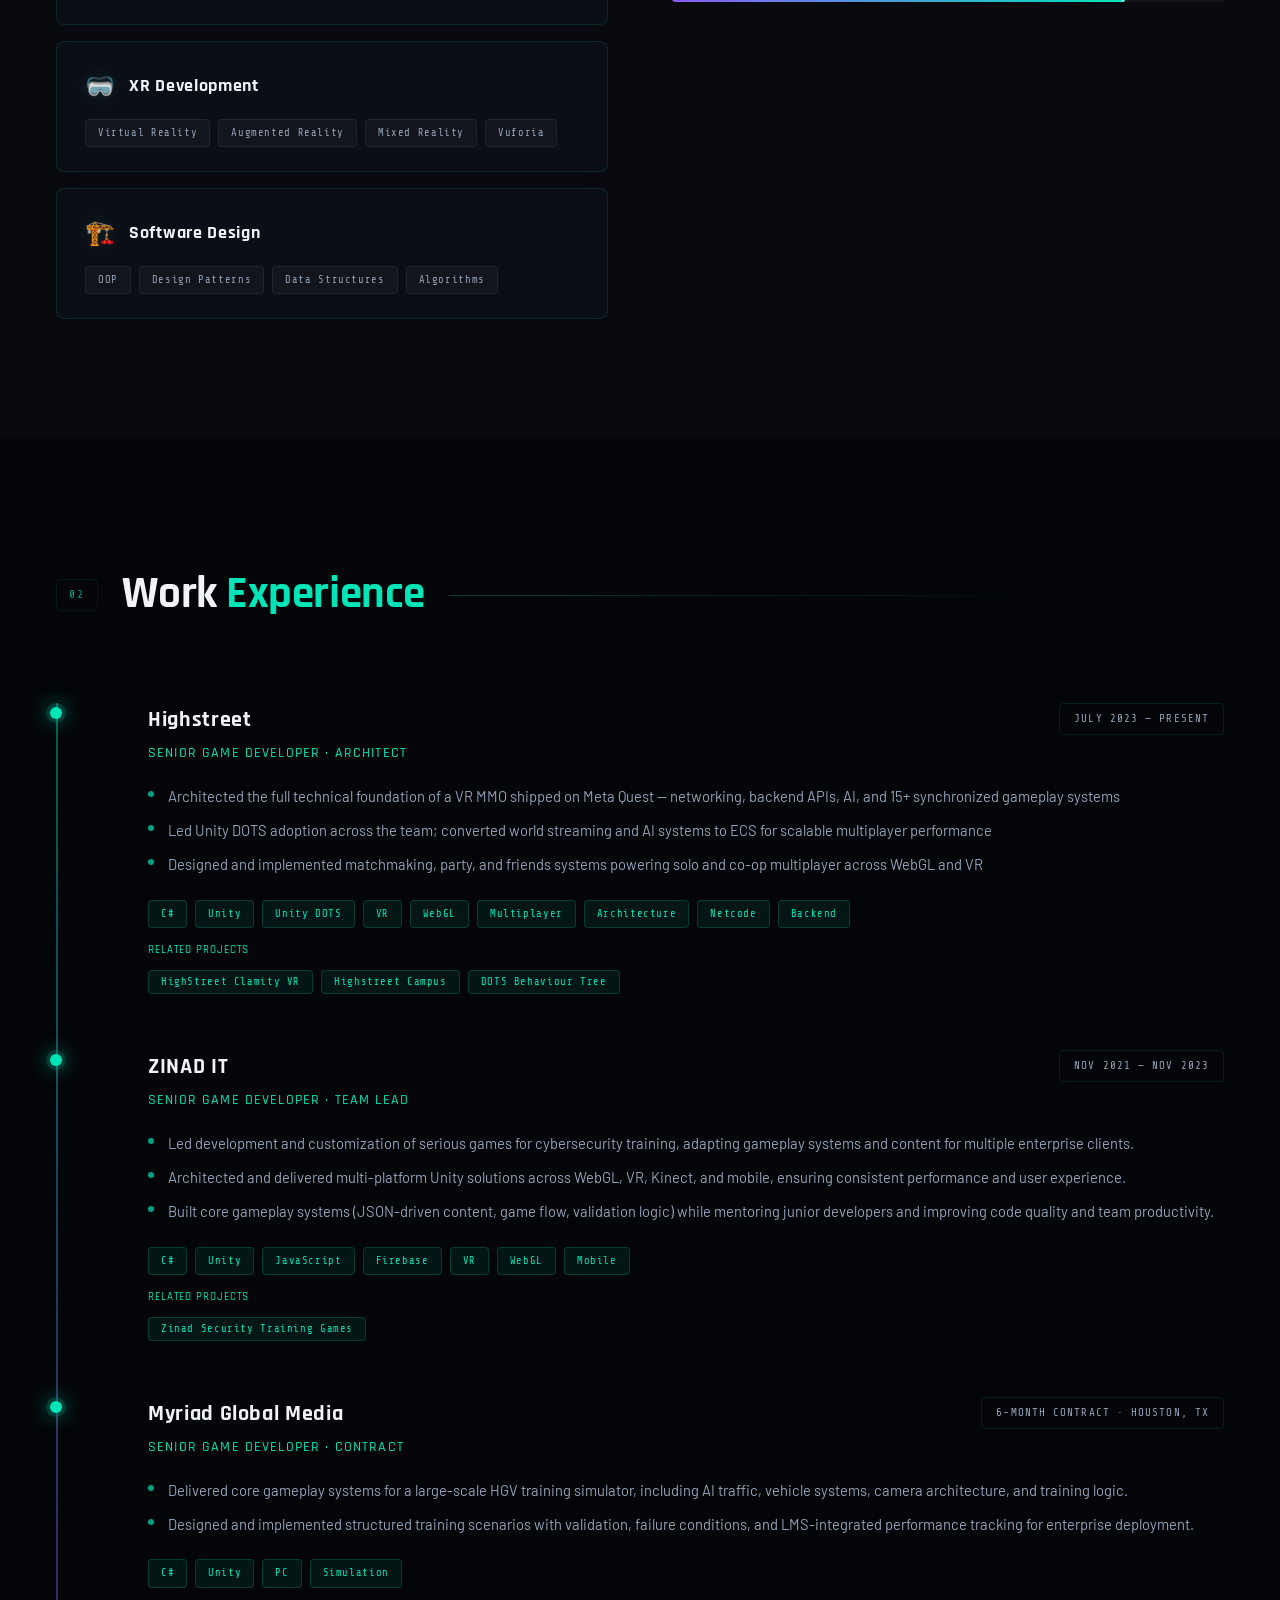
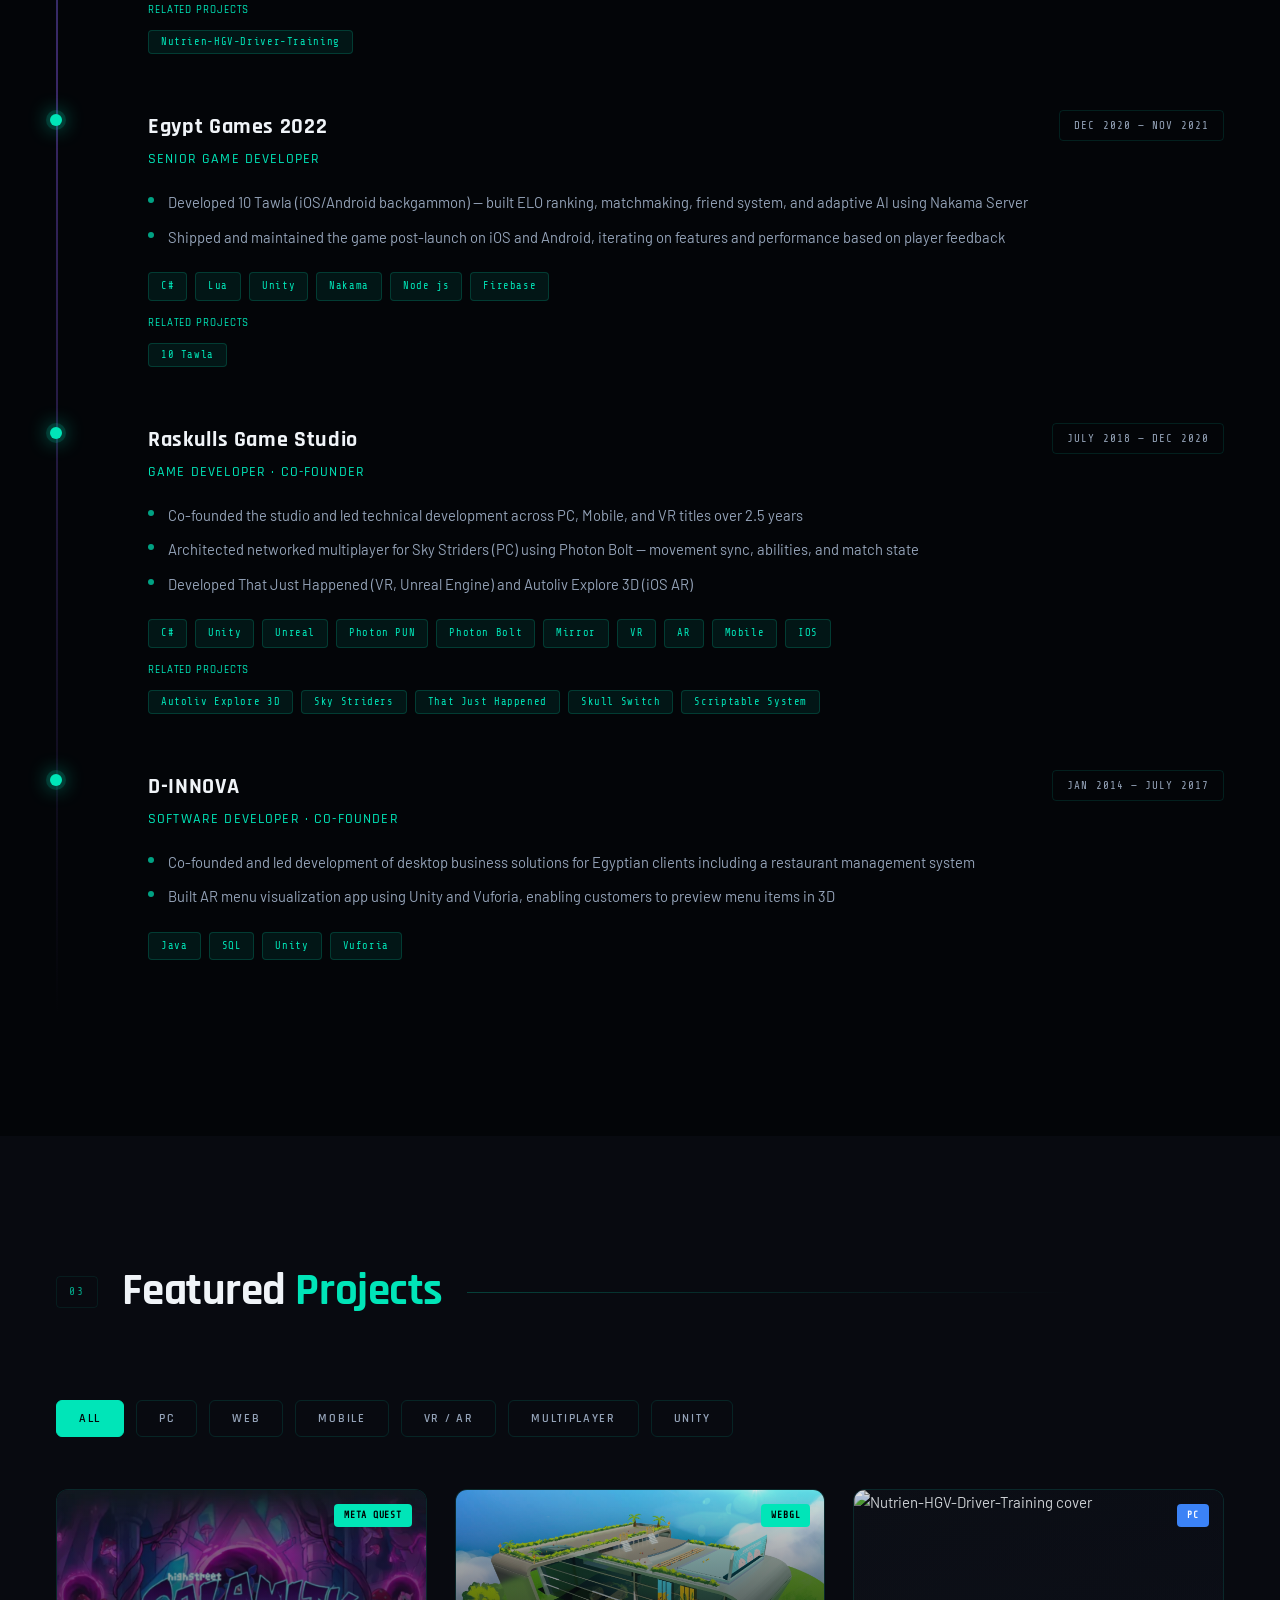
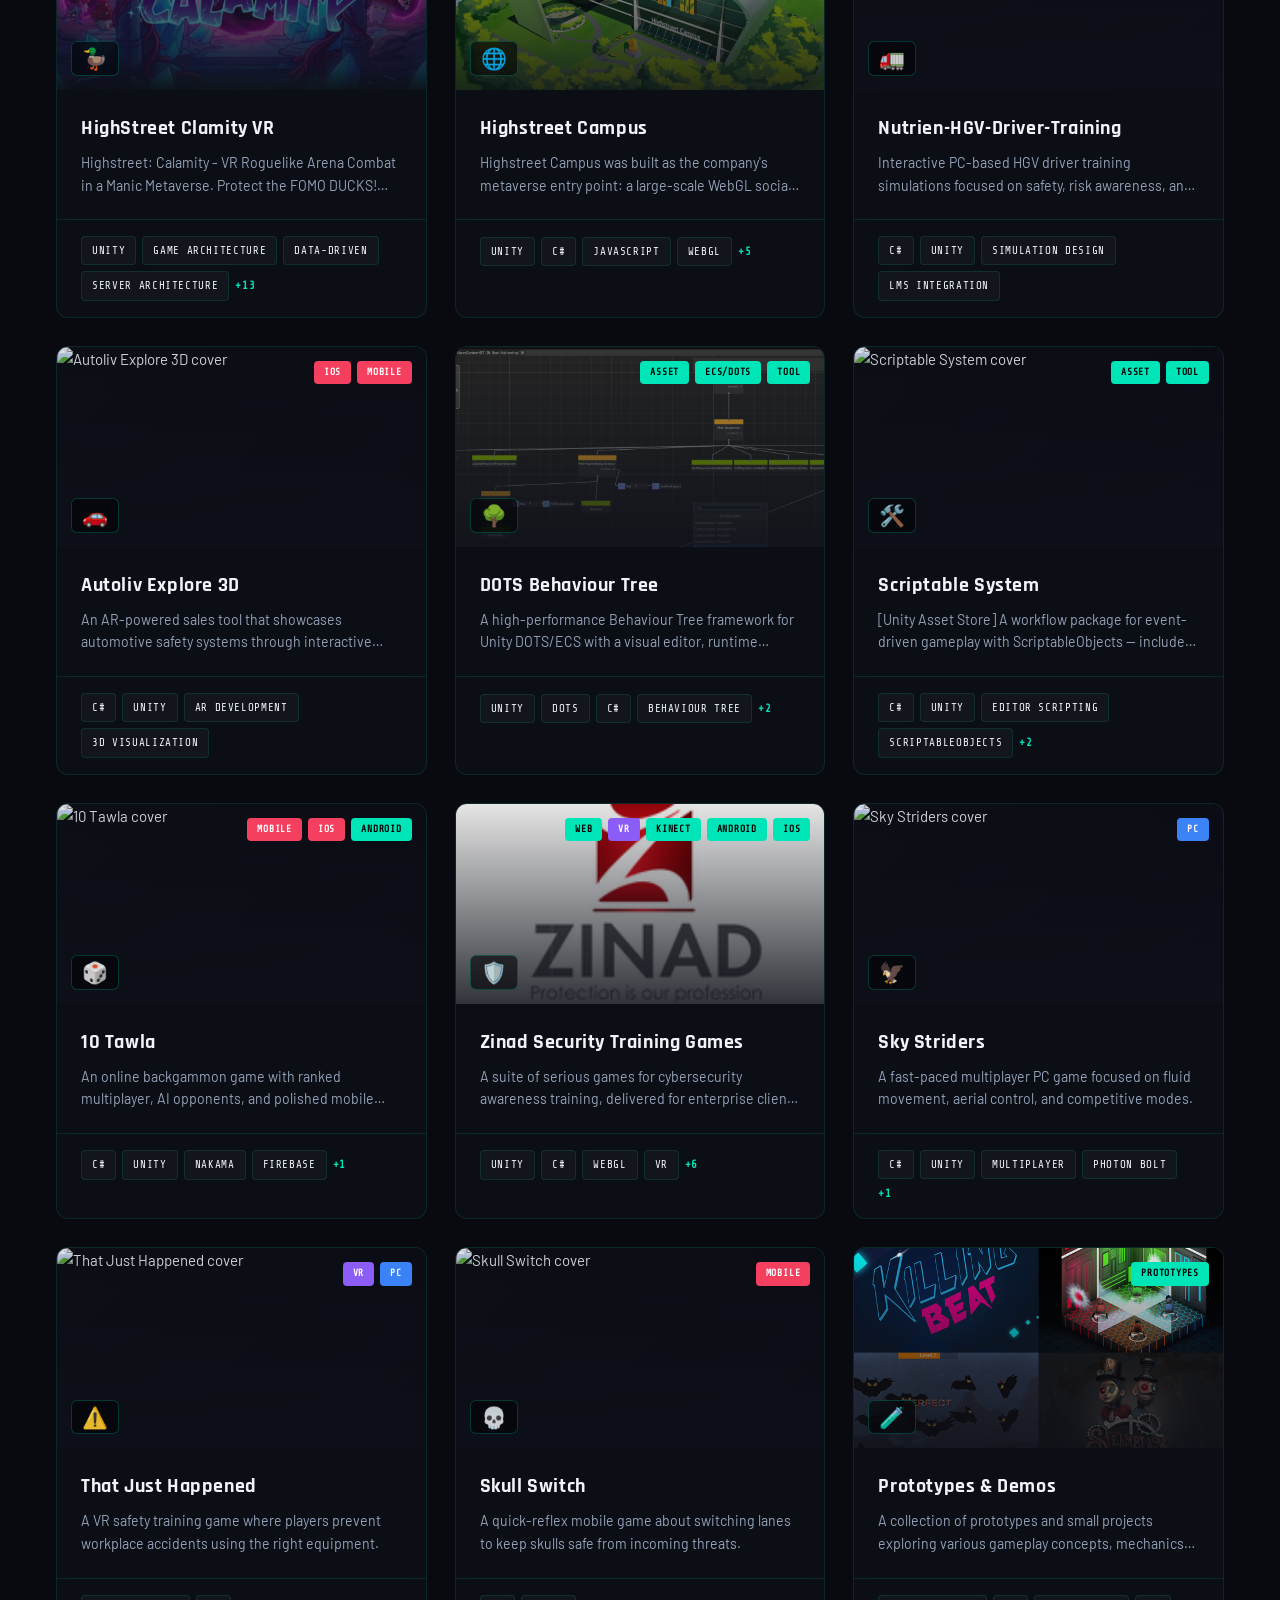
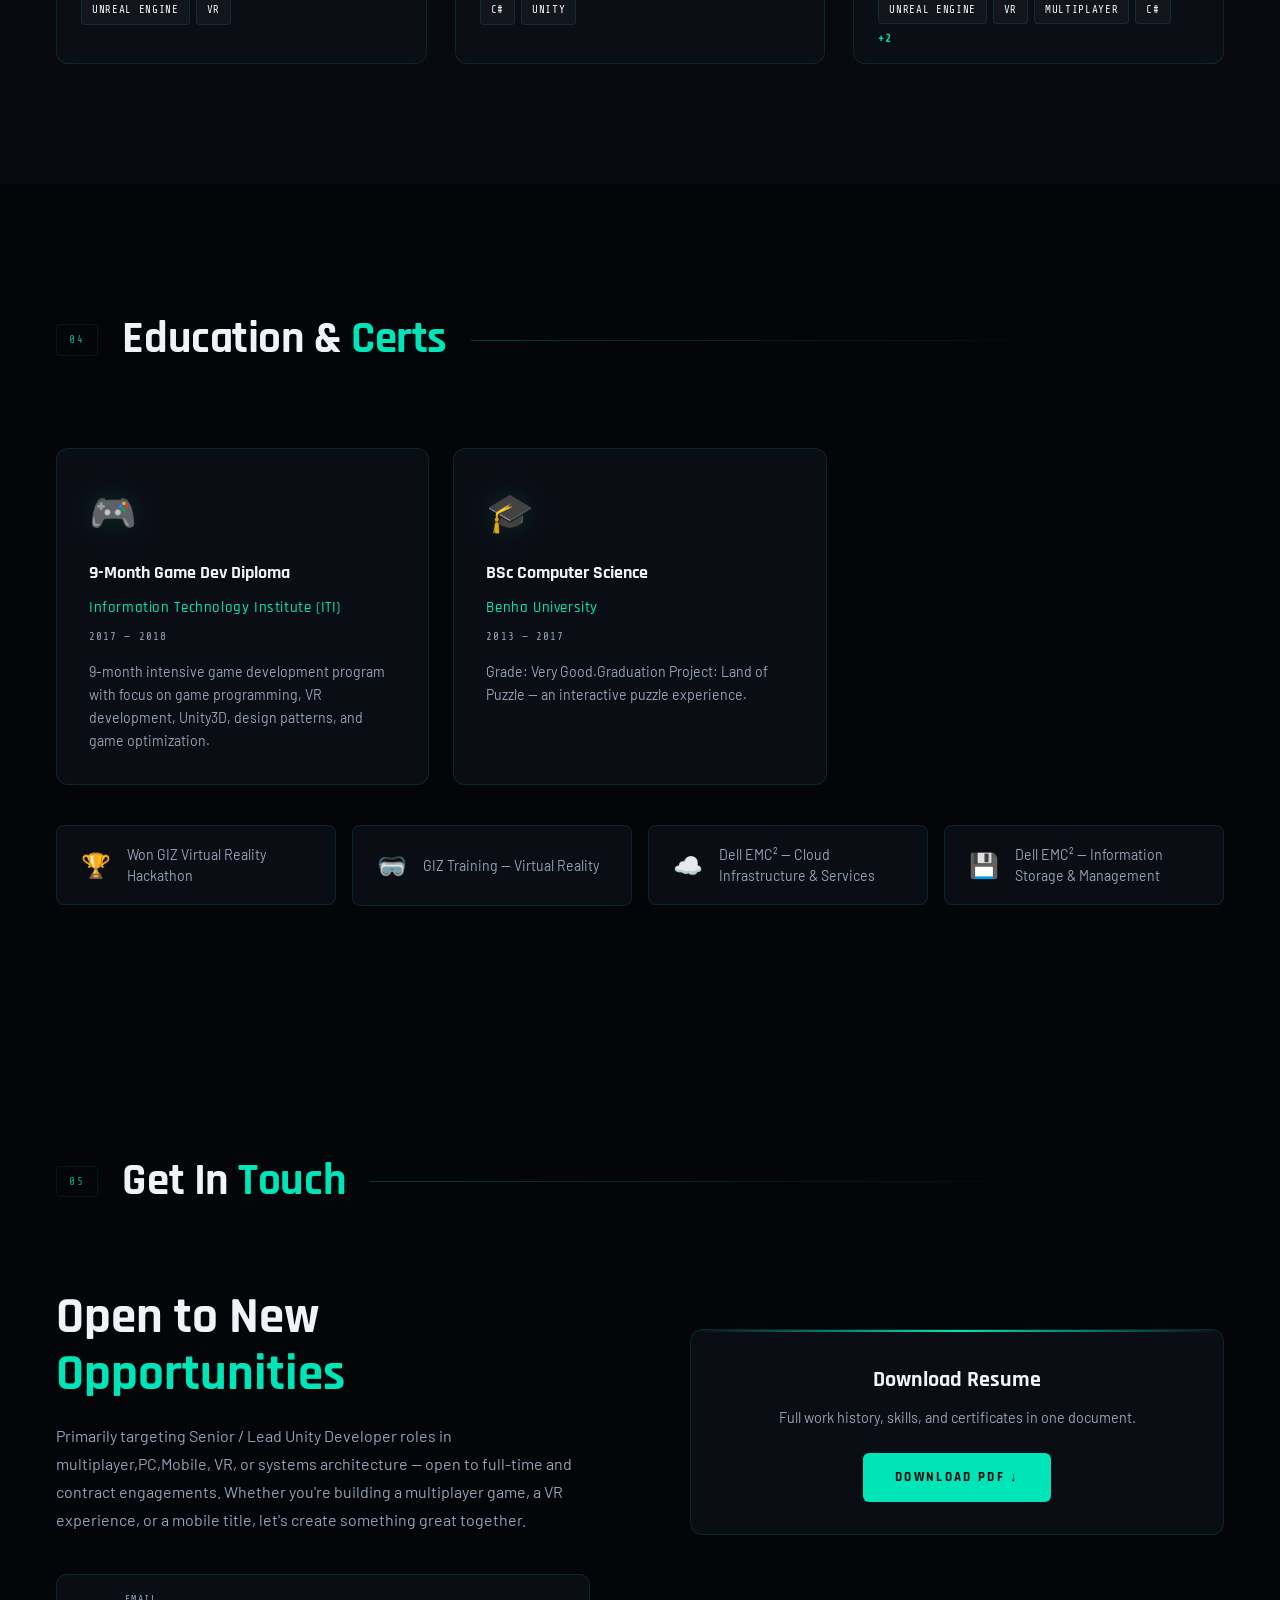
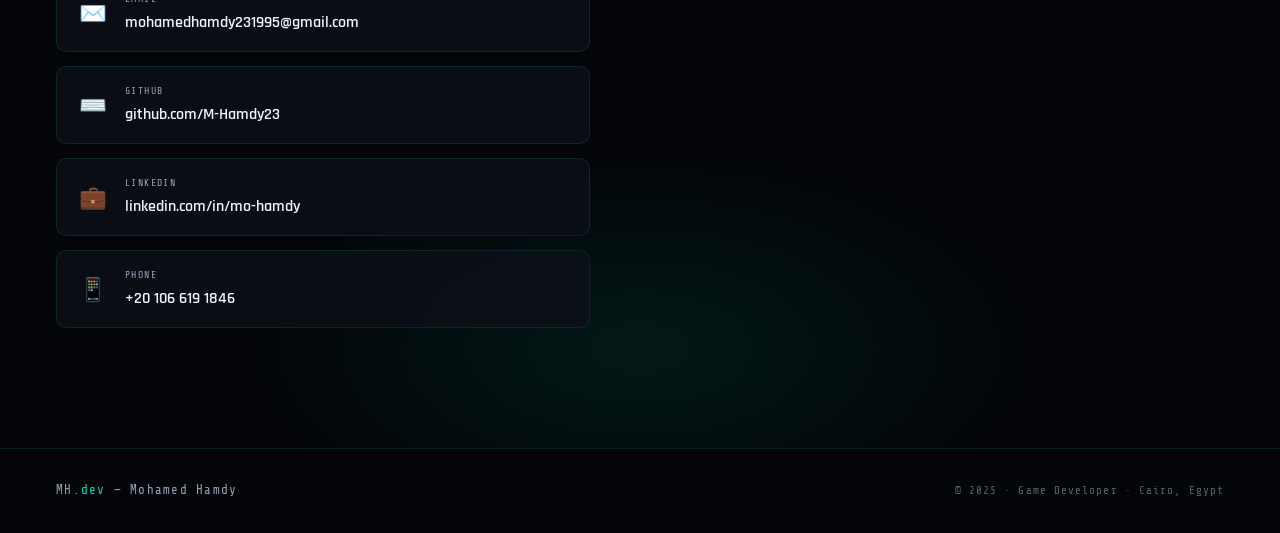
==== commit 5688ce5e: "fix colors" ====
--- a/index.html
+++ b/index.html
@@ -1029,22 +1029,17 @@
 
         .exp-projects-label {
             width: 100%;
-            color: #f5c455;
             margin-bottom: 2px;
         }
 
         .tech-pill.exp-project-pill {
             cursor: pointer;
-            color: #f5c455;
-            background: rgba(245, 196, 85, 0.08);
-            border-color: rgba(245, 196, 85, 0.28);
+
         }
 
         .tech-pill.exp-project-pill:hover,
         .tech-pill.exp-project-pill:focus-visible {
-            background: rgba(245, 196, 85, 0.16);
-            border-color: rgba(245, 196, 85, 0.55);
-            box-shadow: 0 0 0 2px rgba(245, 196, 85, 0.18);
+
             outline: none;
         }
 
